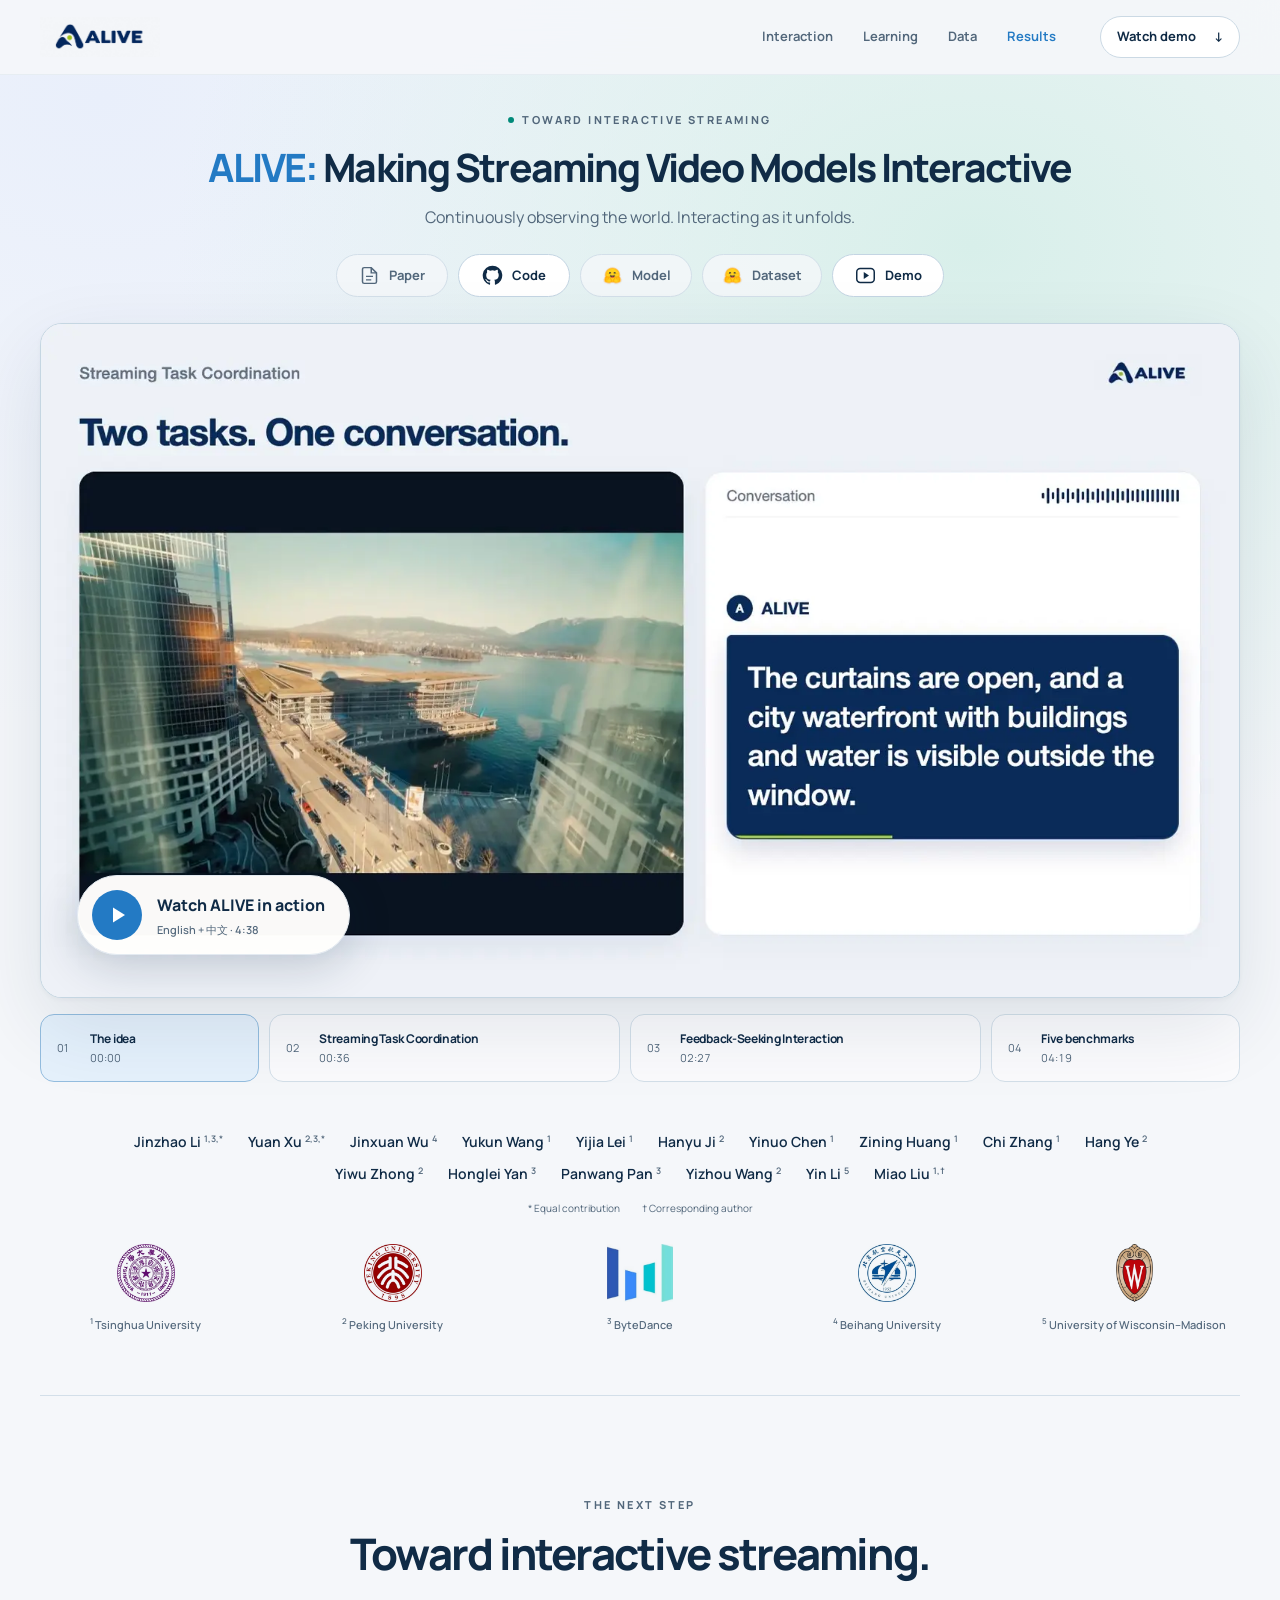
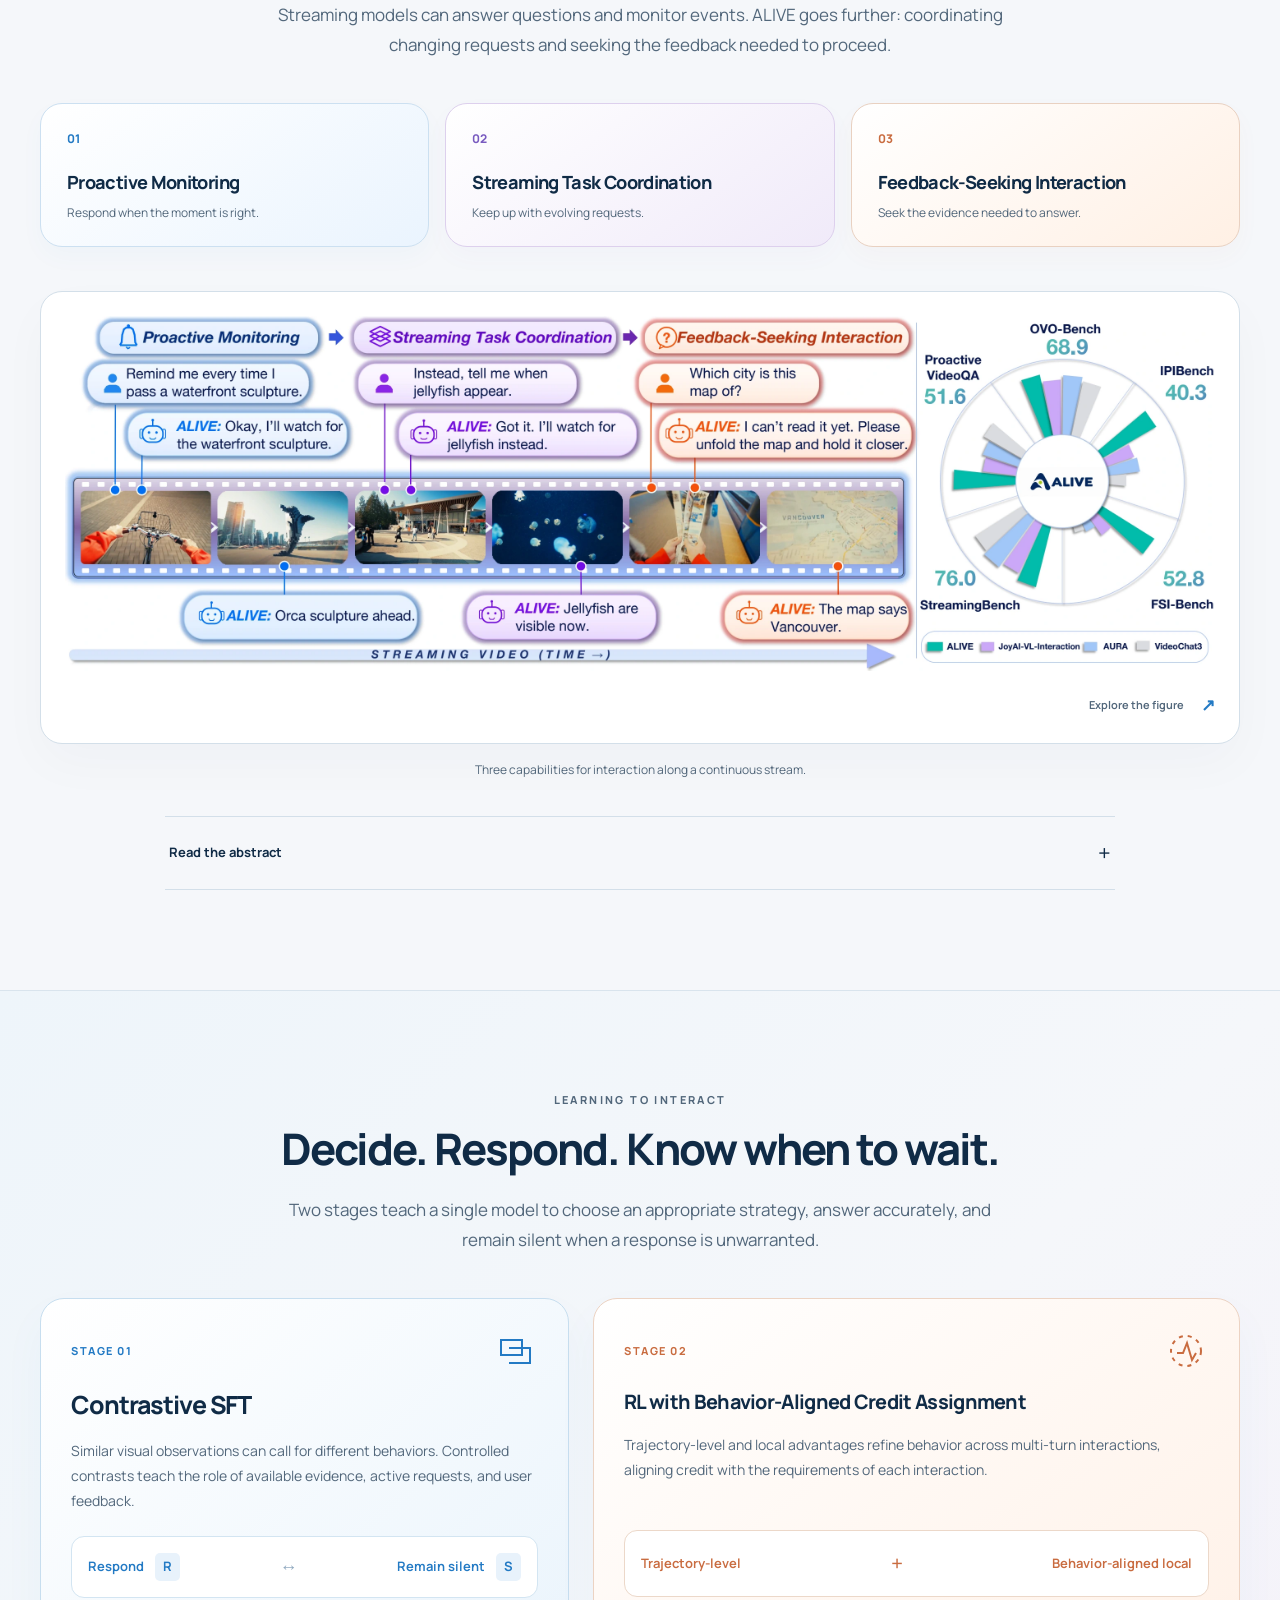
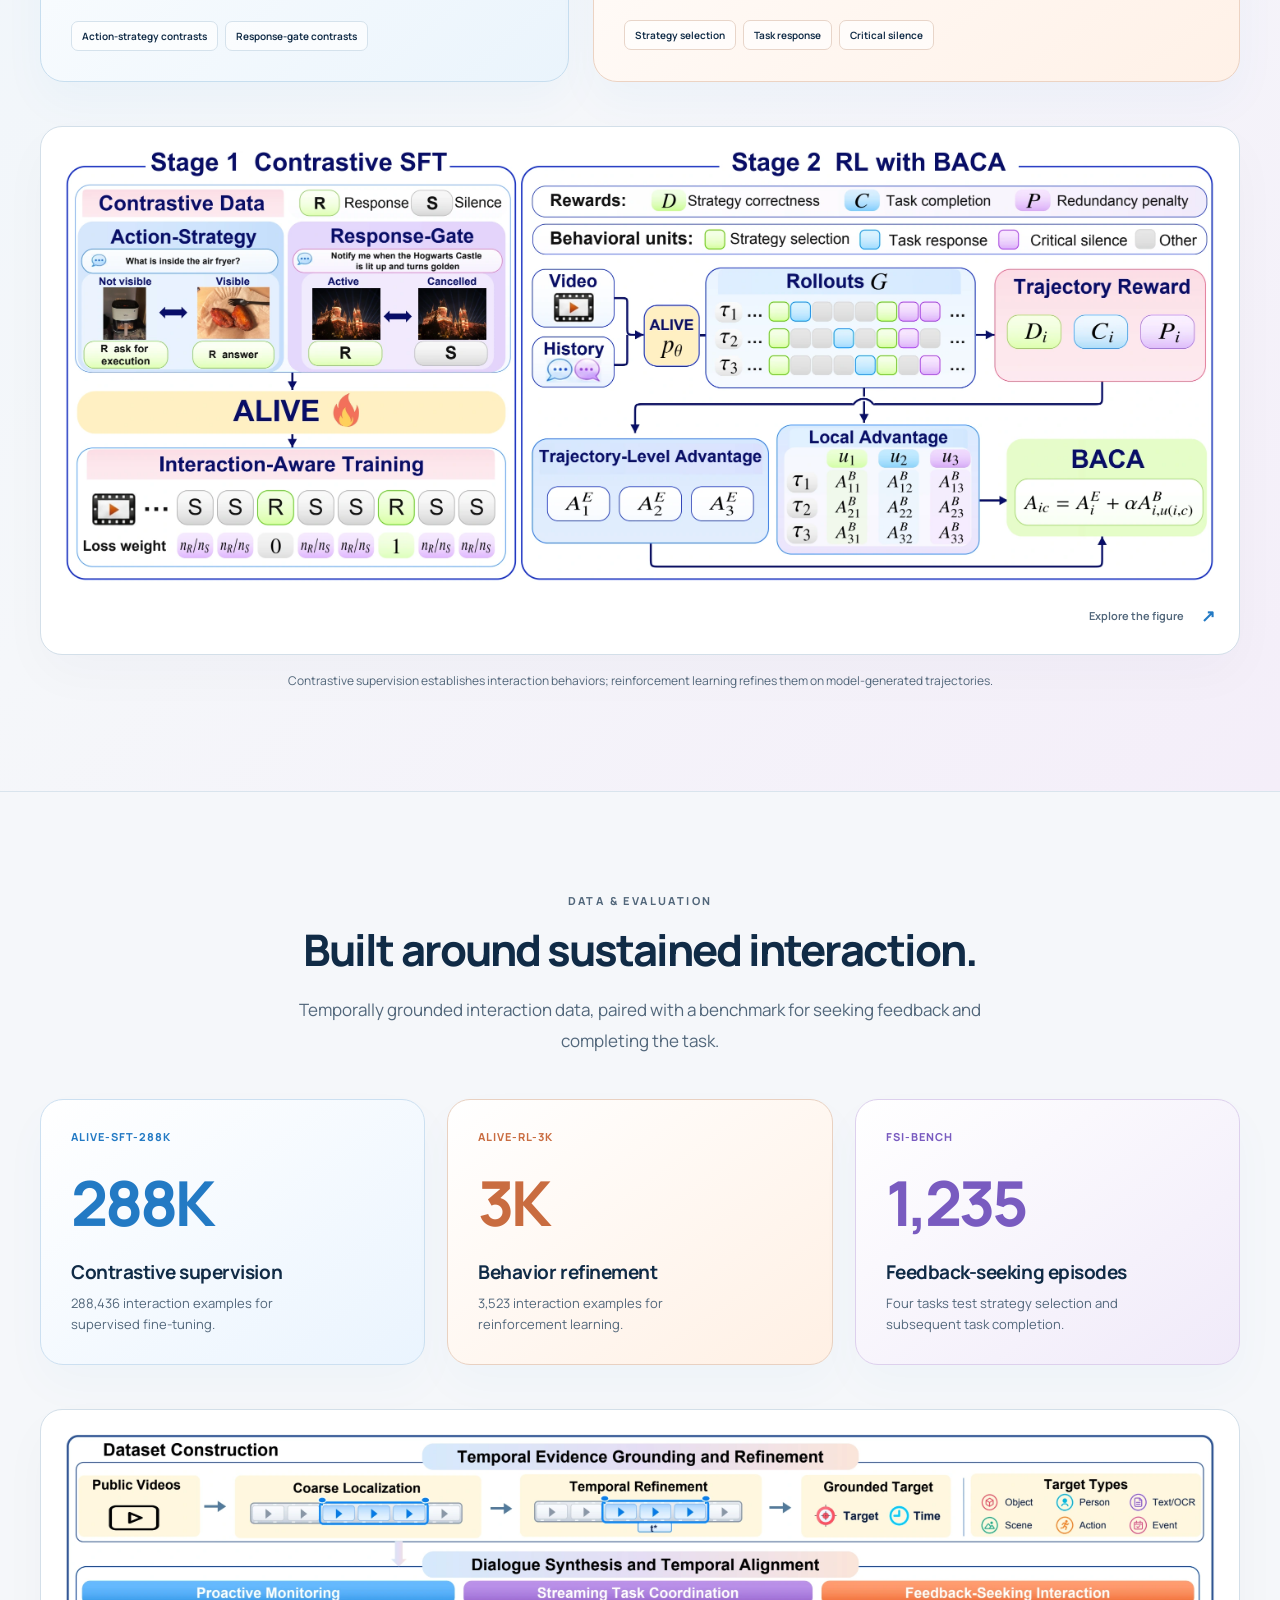
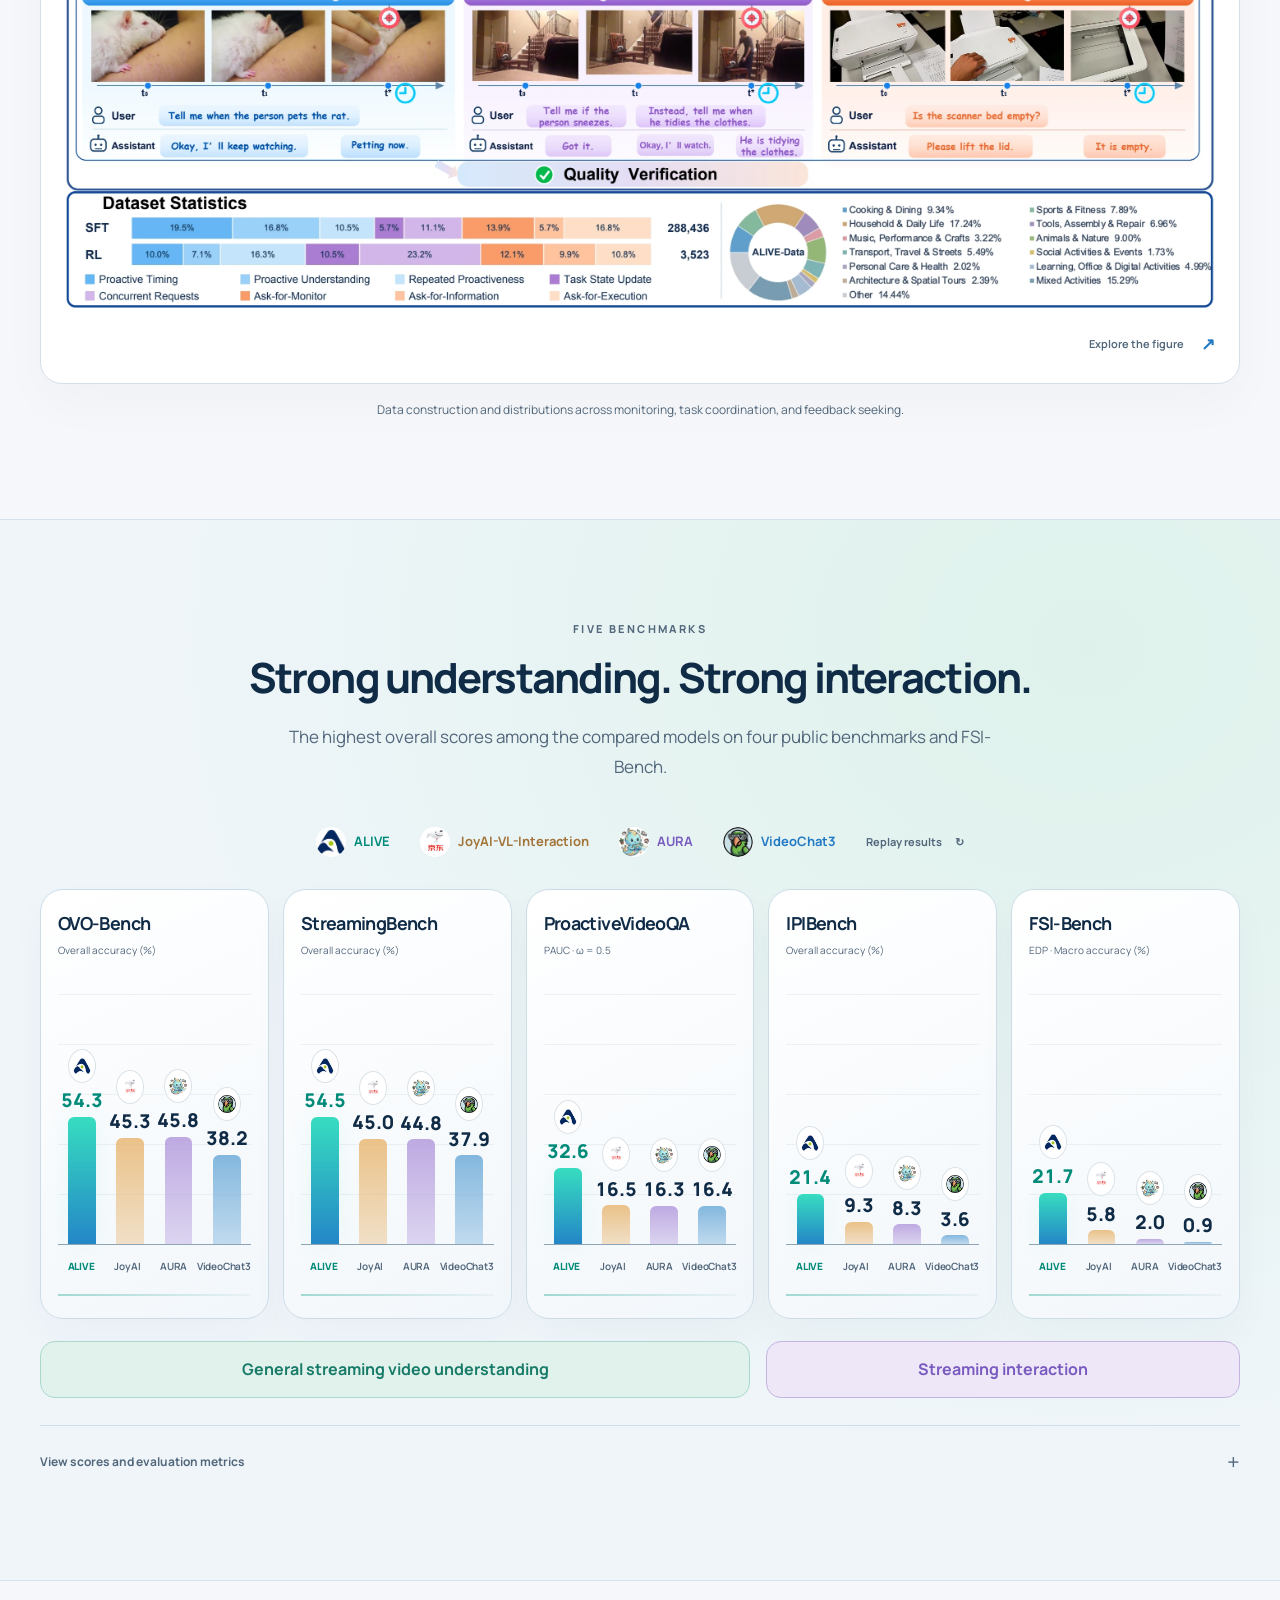
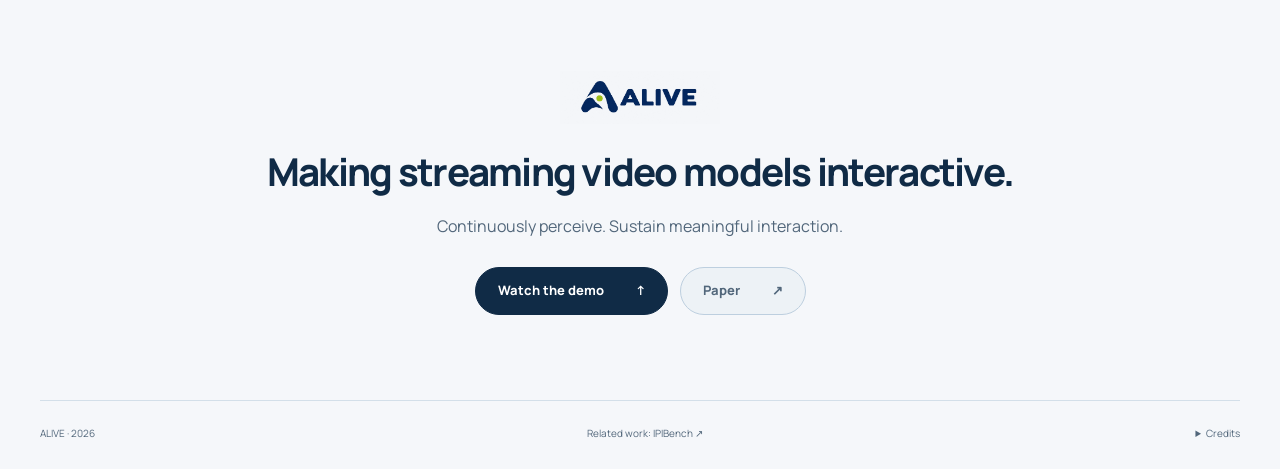
==== ALIVE/index.html @ 82849d88 "Add ALIVE project website with demo and animated benchmarks" ====
<!doctype html>
<html lang="en">
<head>
  <meta charset="utf-8"><meta name="viewport" content="width=device-width,initial-scale=1">
  <title>ALIVE: Making Streaming Video Models Interactive</title>
  <meta name="description" content="ALIVE brings proactive monitoring, streaming task coordination, and feedback-seeking interaction to streaming video models. Watch the demo and explore the research.">
  <meta name="theme-color" content="#F5F7FA">
  <meta property="og:title" content="ALIVE: Making Streaming Video Models Interactive">
  <meta property="og:description" content="Toward interactive streaming. Watch ALIVE coordinate evolving tasks and seek the feedback needed to answer.">
  <meta property="og:image" content="https://lijinzhao30.github.io/ALIVE/assets/demo-poster.webp">
  <meta property="og:url" content="https://lijinzhao30.github.io/ALIVE/">
  <link rel="canonical" href="https://lijinzhao30.github.io/ALIVE/">
  <link rel="icon" href="assets/models/alive.png"><link rel="preload" href="assets/fonts/Manrope.ttf" as="font" type="font/ttf" crossorigin>
  <link rel="stylesheet" href="style.css"><script src="script.js" defer></script>
</head>
<body>
<a class="skip" href="#main">Skip to content</a>
<header class="site-header"><nav class="container" aria-label="Main navigation">
  <a class="brand" href="#main" aria-label="ALIVE home"><img src="assets/logo.webp" width="136" height="51" alt="ALIVE"></a>
  <div class="nav-links"><a href="#capabilities">Interaction</a><a href="#learning">Learning</a><a href="#data">Data</a><a href="#results">Results</a></div>
  <a class="paper-link" href="#demo">Watch demo <span aria-hidden="true">↓</span></a>
</nav></header>
<main id="main">
  <section class="hero container" aria-labelledby="title">
    <div class="hero-heading"><p class="eyebrow"><span class="signal-dot"></span>TOWARD INTERACTIVE STREAMING</p>
    <h1 id="title"><span>ALIVE:</span> Making Streaming Video Models Interactive</h1>
    <p>Continuously observing the world. Interacting as it unfolds.</p>
    <div class="resource-links" aria-label="Project resources">
      <button class="resource-link" disabled aria-label="Paper — link coming soon" title="Paper link coming soon"><svg viewBox="0 0 24 24" width="21" height="21" fill="none" stroke="currentColor" stroke-width="1.7" aria-hidden="true"><path d="M14 3H6a2 2 0 0 0-2 2v14a2 2 0 0 0 2 2h12a2 2 0 0 0 2-2V9Z"/><path d="M14 3v6h6M8 13h8M8 17h6"/></svg>Paper</button>
      <a class="resource-link" href="https://github.com/lijinzhao30/ALIVE" target="_blank" rel="noopener"><svg viewBox="0 0 24 24" width="21" height="21" fill="currentColor" aria-hidden="true"><path d="M12 .8a11.2 11.2 0 0 0-3.54 21.82c.56.1.77-.24.77-.54v-2.09c-3.13.68-3.8-1.33-3.8-1.33-.51-1.3-1.25-1.65-1.25-1.65-1.02-.7.08-.68.08-.68 1.13.08 1.72 1.16 1.72 1.16 1 1.71 2.62 1.22 3.26.94.1-.73.4-1.22.71-1.5-2.5-.28-5.13-1.25-5.13-5.57 0-1.23.44-2.23 1.16-3.02-.12-.28-.5-1.43.11-2.98 0 0 .95-.3 3.08 1.15a10.7 10.7 0 0 1 5.61 0c2.13-1.45 3.08-1.15 3.08-1.15.61 1.55.23 2.7.11 2.98.72.79 1.16 1.79 1.16 3.02 0 4.33-2.63 5.28-5.15 5.56.4.35.76 1.03.76 2.08v3.08c0 .3.2.65.78.54A11.2 11.2 0 0 0 12 .8Z"/></svg>Code</a>
      <button class="resource-link" disabled aria-label="Model — link coming soon" title="Model link coming soon"><img src="assets/huggingface.png" width="23" height="23" alt="Hugging Face">Model</button>
      <button class="resource-link" disabled aria-label="Dataset — link coming soon" title="Dataset link coming soon"><img src="assets/huggingface.png" width="23" height="23" alt="Hugging Face">Dataset</button>
      <a class="resource-link" href="#demo"><svg viewBox="0 0 24 24" width="21" height="21" fill="none" stroke="currentColor" stroke-width="1.7" aria-hidden="true"><rect x="2" y="4" width="20" height="16" rx="4"/><path d="m10 8 6 4-6 4Z" fill="currentColor" stroke="none"/></svg>Demo</a>
    </div></div>
    <div class="film-shell" id="demo">
      <video id="demo-video" controls playsinline preload="none" poster="assets/demo-poster.webp" aria-label="ALIVE research and bilingual capability demonstration">
        <source src="assets/alive-demo.mp4" type="video/mp4">
        <track kind="chapters" src="assets/chapters.vtt" srclang="en" label="Chapters">
        Your browser does not support video. <a href="assets/alive-demo.mp4">Download the demo.</a>
      </video>
      <button class="film-play" id="film-play" aria-label="Play the ALIVE demo"><span class="play-circle"><svg width="24" height="24" viewBox="0 0 24 24" aria-hidden="true"><path d="M8 4.5 20 12 8 19.5Z" fill="currentColor"/></svg></span><span>Watch ALIVE in action<small>English + 中文 · 4:38</small></span></button>
    </div>
    <div class="chapters" aria-label="Demo chapters">
      <button data-seek="0" class="chapter active"><span>01</span><strong>The idea</strong><small>00:00</small></button>
      <button data-seek="36.4" class="chapter"><span>02</span><strong>Streaming Task Coordination</strong><small>00:36</small></button>
      <button data-seek="147.466667" class="chapter"><span>03</span><strong>Feedback-Seeking Interaction</strong><small>02:27</small></button>
      <button data-seek="259.533333" class="chapter"><span>04</span><strong>Five benchmarks</strong><small>04:19</small></button>
    </div>
    <p class="video-error" id="video-error" hidden>The video could not load. <a href="assets/alive-demo.mp4">Open the video directly ↗</a></p>
  </section>

  <section class="people container" aria-label="Authors and affiliations">
    <div class="authors">
      <span>Jinzhao Li<sup>1,3,*</sup></span><span>Yuan Xu<sup>2,3,*</sup></span><span>Jinxuan Wu<sup>4</sup></span><span>Yukun Wang<sup>1</sup></span><span>Yijia Lei<sup>1</sup></span><span>Hanyu Ji<sup>2</sup></span><span>Yinuo Chen<sup>1</sup></span><span>Zining Huang<sup>1</sup></span><span>Chi Zhang<sup>1</sup></span><span>Hang Ye<sup>2</sup></span><span>Yiwu Zhong<sup>2</sup></span><span>Honglei Yan<sup>3</sup></span><span>Panwang Pan<sup>3</sup></span><span>Yizhou Wang<sup>2</sup></span><span>Yin Li<sup>5</sup></span><span>Miao Liu<sup>1,†</sup></span>
    </div>
    <p class="author-notes">* Equal contribution <span>† Corresponding author</span></p>
    <div class="institutions">
      <div><img src="assets/institutions/1.webp" width="58" height="58" alt=""><span><sup>1</sup> Tsinghua University</span></div>
      <div><img src="assets/institutions/2.webp" width="58" height="58" alt=""><span><sup>2</sup> Peking University</span></div>
      <div><img src="assets/institutions/3.webp" width="58" height="58" alt=""><span><sup>3</sup> ByteDance</span></div>
      <div><img src="assets/institutions/4.webp" width="58" height="58" alt=""><span><sup>4</sup> Beihang University</span></div>
      <div><img src="assets/institutions/5.webp" width="58" height="58" alt=""><span><sup>5</sup> University of Wisconsin–Madison</span></div>
    </div>
  </section>

  <section id="capabilities" class="section container">
    <div class="section-heading reveal"><p class="eyebrow">THE NEXT STEP</p><h2>Toward interactive streaming.</h2><p>Streaming models can answer questions and monitor events. ALIVE goes further: coordinating changing requests and seeking the feedback needed to proceed.</p></div>
    <div class="capability-tabs" aria-label="ALIVE interaction capabilities">
      <article class="cap-tab" data-mode="monitor"><span class="tab-index">01</span><strong>Proactive Monitoring</strong><span>Respond when the moment is right.</span></article>
      <article class="cap-tab" data-mode="coordinate"><span class="tab-index">02</span><strong>Streaming Task Coordination</strong><span>Keep up with evolving requests.</span></article>
      <article class="cap-tab" data-mode="feedback"><span class="tab-index">03</span><strong>Feedback-Seeking Interaction</strong><span>Seek the evidence needed to answer.</span></article>
    </div>
    <figure class="paper-figure reveal"><button class="figure-open" data-figure="teaser" aria-label="Enlarge ALIVE overview figure"><img width="2800" height="864" src="assets/figures/teaser.webp" alt="ALIVE overview: proactive monitoring, streaming task coordination, feedback-seeking interaction, and benchmark results" loading="lazy"><span>Explore the figure <b aria-hidden="true">↗</b></span></button><figcaption>Three capabilities for interaction along a continuous stream.</figcaption></figure>
    <details class="abstract"><summary>Read the abstract <span aria-hidden="true">+</span></summary><p>Streaming video LLMs can continuously observe the world, yet often handle user requests in isolation. We introduce <strong>ALIVE</strong>, an interactive streaming video model supporting proactive monitoring, streaming task coordination, and feedback-seeking interaction. We construct <strong>ALIVE-SFT-288K</strong> and <strong>ALIVE-RL-3K</strong> for two-stage training. Contrastive supervised fine-tuning teaches when and how to respond, while reinforcement learning with <em>Behavior-Aligned Credit Assignment</em> combines trajectory-level and local advantages to refine decisions, responses, and silence across multi-turn interactions. We also introduce <strong>FSI-Bench</strong> to evaluate feedback seeking and subsequent task completion. ALIVE achieves the highest overall scores among the compared models on four public benchmarks and FSI-Bench, demonstrating strong streaming understanding and interactive capabilities.</p></details>
  </section>

  <section id="learning" class="section section-tint"><div class="container">
    <div class="section-heading reveal"><p class="eyebrow">LEARNING TO INTERACT</p><h2>Decide. Respond. Know when to wait.</h2><p>Two stages teach a single model to choose an appropriate strategy, answer accurately, and remain silent when a response is unwarranted.</p></div>
    <div class="learning-grid">
      <article class="learning-stage stage-sft reveal"><div class="stage-label"><span>STAGE 01</span><svg width="45" height="45" viewBox="0 0 45 45" aria-hidden="true"><path d="M8 11h21v15H8zm8 8h21v15H16" fill="none" stroke="currentColor" stroke-width="2"/></svg></div><h3>Contrastive SFT</h3><p>Similar visual observations can call for different behaviors. Controlled contrasts teach the role of available evidence, active requests, and user feedback.</p><div class="contrast-row"><span>Respond <b>R</b></span><span class="contrast-vs">↔</span><span>Remain silent <b>S</b></span></div><div class="stage-tags"><span>Action-strategy contrasts</span><span>Response-gate contrasts</span></div></article>
      <article class="learning-stage stage-rl reveal"><div class="stage-label"><span>STAGE 02</span><svg width="45" height="45" viewBox="0 0 45 45" aria-hidden="true"><circle cx="22" cy="22" r="15" fill="none" stroke="currentColor" stroke-width="2" stroke-dasharray="4 5"/><path d="M13 24h6l4-10 5 17 4-7" fill="none" stroke="currentColor" stroke-width="2"/></svg></div><h3>RL with <span>Behavior-Aligned Credit Assignment</span></h3><p>Trajectory-level and local advantages refine behavior across multi-turn interactions, aligning credit with the requirements of each interaction.</p><div class="credit-flow"><span>Trajectory-level</span><b>+</b><span>Behavior-aligned local</span></div><div class="stage-tags"><span>Strategy selection</span><span>Task response</span><span>Critical silence</span></div></article>
    </div>
    <figure class="paper-figure reveal"><button class="figure-open" data-figure="method" aria-label="Enlarge ALIVE training method figure"><img width="2800" height="1049" src="assets/figures/method.webp" alt="Contrastive SFT and reinforcement learning with Behavior-Aligned Credit Assignment" loading="lazy"><span>Explore the figure <b aria-hidden="true">↗</b></span></button><figcaption>Contrastive supervision establishes interaction behaviors; reinforcement learning refines them on model-generated trajectories.</figcaption></figure>
  </div></section>

  <section id="data" class="section container">
    <div class="section-heading reveal"><p class="eyebrow">DATA & EVALUATION</p><h2>Built around sustained interaction.</h2><p>Temporally grounded interaction data, paired with a benchmark for seeking feedback and completing the task.</p></div>
    <div class="resource-grid">
      <article class="resource-card blue reveal"><span class="resource-name">ALIVE-SFT-288K</span><strong>288K</strong><h3>Contrastive supervision</h3><p>288,436 interaction examples for supervised fine-tuning.</p></article>
      <article class="resource-card orange reveal"><span class="resource-name">ALIVE-RL-3K</span><strong>3K</strong><h3>Behavior refinement</h3><p>3,523 interaction examples for reinforcement learning.</p></article>
      <article class="resource-card purple reveal"><span class="resource-name">FSI-BENCH</span><strong>1,235</strong><h3>Feedback-seeking episodes</h3><p>Four tasks test strategy selection and subsequent task completion.</p></article>
    </div>
    <figure class="paper-figure reveal"><button class="figure-open" data-figure="dataset" aria-label="Enlarge ALIVE dataset construction and statistics figure"><img width="2800" height="1159" src="assets/figures/dataset.webp" alt="ALIVE dataset construction, task distributions, and diverse video sources" loading="lazy"><span>Explore the figure <b aria-hidden="true">↗</b></span></button><figcaption>Data construction and distributions across monitoring, task coordination, and feedback seeking.</figcaption></figure>
  </section>

  <section id="results" class="section results-section"><div class="container wide">
    <div class="section-heading reveal"><p class="eyebrow">FIVE BENCHMARKS</p><h2>Strong understanding. Strong interaction.</h2><p>The highest overall scores among the compared models on four public benchmarks and FSI-Bench.</p></div>
    <div class="results-tools"><div class="model-legend" aria-label="Models in the comparison"><span><img src="assets/models/alive.png" width="30" height="30" alt="">ALIVE</span><span><img src="assets/models/joy.png" width="30" height="30" alt="">JoyAI-VL-Interaction</span><span><img src="assets/models/aura.png" width="30" height="30" alt="">AURA</span><span><img src="assets/models/videochat.png" width="30" height="30" alt="">VideoChat3</span></div><button class="text-button" id="replay-results">Replay results <span aria-hidden="true">↻</span></button></div>
    <div class="benchmark-grid" id="benchmark-grid"></div>
    <noscript><p>ALIVE overall scores: OVO-Bench 68.9; StreamingBench 76.0; ProactiveVideoQA 51.6; IPIBench 40.3; FSI-Bench EDP 52.8. See the paper for full comparisons.</p></noscript>
    <div class="result-domains"><span>General streaming video understanding</span><span>Streaming interaction</span></div>
    <details class="score-details"><summary>View scores and evaluation metrics <span aria-hidden="true">+</span></summary><div class="table-scroll"><table><caption>Overall scores reported in the ALIVE paper. Higher is better.</caption><thead><tr><th scope="col">Model</th><th scope="col">OVO-Bench</th><th scope="col">StreamingBench</th><th scope="col">ProactiveVideoQA</th><th scope="col">IPIBench</th><th scope="col">FSI-Bench</th></tr></thead><tbody><tr><th scope="row">ALIVE</th><td>68.9</td><td>76.0</td><td>51.6</td><td>40.3</td><td>52.8</td></tr><tr><th scope="row">JoyAI-VL-Interaction</th><td>60.6</td><td>67.4</td><td>28.8</td><td>20.2</td><td>17.4</td></tr><tr><th scope="row">AURA</th><td>65.3</td><td>73.1</td><td>32.0</td><td>21.6</td><td>8.3</td></tr><tr><th scope="row">VideoChat3</th><td>58.8</td><td>68.7</td><td>37.6</td><td>12.0</td><td>5.9</td></tr></tbody></table></div><p>OVO-Bench, StreamingBench and IPIBench: overall accuracy (%). ProactiveVideoQA: PAUC at ω = 0.5. FSI-Bench: four-task macro accuracy (%) under the Explicit Decision Protocol (EDP). Bars share a zero baseline and a 0–80 scale. These are the paper's reported comparisons, not a live leaderboard.</p></details>
  </div></section>

  <section class="closing container"><img src="assets/logo.webp" width="190" height="72" alt="ALIVE"><h2>Making streaming video models interactive.</h2><p>Continuously perceive. Sustain meaningful interaction.</p><div class="closing-links"><a class="button primary" href="#demo">Watch the demo <span aria-hidden="true">↑</span></a><button class="button" disabled title="Paper link coming soon">Paper <span aria-hidden="true">↗</span></button></div></section>
</main>
<footer class="container"><span>ALIVE · 2026</span><a href="https://lijinzhao30.github.io/IPIBench/">Related work: IPIBench ↗</a><details><summary>Credits</summary><p>Demo music: “Life of Riley” by Kevin MacLeod (<a href="https://incompetech.com/">incompetech.com</a>), <a href="https://creativecommons.org/licenses/by/4.0/">CC BY 4.0</a>. Model icons belong to their respective projects. Manrope is licensed under the SIL Open Font License.</p></details></footer>
<dialog id="figure-dialog" aria-labelledby="figure-title"><div class="dialog-head"><h2 id="figure-title">ALIVE overview</h2><a id="figure-pdf" href="assets/figures/teaser.pdf" target="_blank" rel="noopener">Open PDF ↗</a><button id="close-figure" aria-label="Close figure">×</button></div><div class="figure-scroll"><img id="full-figure" src="assets/figures/teaser.webp" alt="ALIVE overview"></div><p>Scroll to inspect the figure. Press Esc to close.</p></dialog>
</body>
</html>
---- ALIVE/style.css ----
@font-face{font-family:Manrope;src:url('assets/fonts/Manrope.ttf') format('truetype');font-weight:200 800;font-style:normal;font-display:swap}
:root{--ink:#102b46;--muted:#52677b;--blue:#237ac4;--purple:#795bc0;--orange:#c96c40;--green:#008a79;--lime:#b4d532;--paper:#f5f7fa;--line:#d3dfe9;--radius:24px}
*{box-sizing:border-box}html{scroll-behavior:smooth;scroll-padding-top:96px}body{margin:0;background:var(--paper);color:var(--ink);font-family:Manrope,-apple-system,BlinkMacSystemFont,'Segoe UI',sans-serif;line-height:1.65;-webkit-font-smoothing:antialiased}body:has(dialog[open]){overflow:hidden}[hidden]{display:none!important}a{color:inherit;text-decoration:none}button{font:inherit;cursor:pointer}button,a,summary{-webkit-tap-highlight-color:transparent}button:focus-visible,a:focus-visible,summary:focus-visible,video:focus-visible{outline:3px solid var(--blue);outline-offset:5px}img,video{max-width:100%;display:block}img{height:auto}button{color:inherit}h1,h2,h3,p{margin-top:0}h1,h2,h3{line-height:1.16;letter-spacing:-.045em}h1,h2{font-weight:750}button{border:0}.container{width:calc(100% - 80px);max-width:1280px;margin-inline:auto}.container.wide{max-width:1380px}.skip{position:fixed;top:-80px;left:20px;z-index:1000;padding:12px 20px;background:#fff}.skip:focus{top:12px}.site-header{position:sticky;top:0;z-index:30;background:#f5f7faeb;border-bottom:1px solid #d3dfe970;backdrop-filter:blur(18px)}nav{height:74px;display:flex;align-items:center;gap:44px}.brand{margin-right:auto;width:120px}.brand img{width:120px;mix-blend-mode:multiply}.nav-links{display:flex;gap:30px;font-size:13px;font-weight:650;color:var(--muted)}.nav-links a:hover,.nav-links a.active{color:var(--blue)}.paper-link{font-size:13px;font-weight:700;display:flex;align-items:center;gap:18px;border:1px solid #cbd9e4;background:#fff;padding:9px 16px;border-radius:30px;transition:background .2s,transform .2s}.paper-link:hover{background:#e7f2fb;transform:translateY(-2px)}
.hero{padding-top:36px;position:relative}.hero:before{content:'';position:absolute;z-index:-1;inset:-75px calc(50% - 50vw) 10%;background:radial-gradient(ellipse at 76% 25%,#d8efea 0,transparent 58%),radial-gradient(ellipse at 8% 10%,#e9effb,transparent 50%);pointer-events:none}.hero-heading{text-align:center;margin-bottom:26px}.eyebrow{font-size:11px;letter-spacing:2.4px;font-weight:750;color:var(--muted);margin-bottom:15px;display:flex;justify-content:center;align-items:center;gap:8px}.signal-dot{width:6px;height:6px;background:var(--green);border-radius:50%}.hero h1{font-size:clamp(25px,3.05vw,44px);margin:0 0 13px;letter-spacing:-.048em;line-height:1.2;white-space:nowrap}.hero h1>span{color:var(--blue)}.hero-heading>p:not(.eyebrow){font-size:16px;color:var(--muted);margin-bottom:0}.film-shell{position:relative;isolation:isolate;border-radius:22px;overflow:hidden;box-shadow:0 28px 80px #102b461c,0 2px 5px #102b460a;border:1px solid #c5d6e2;background:#edf2f7;aspect-ratio:16/9;scroll-margin-top:90px}.film-shell video{width:100%;height:100%;background:#edf2f7}.film-play{position:absolute;inset:auto auto 42px 36px;display:flex;align-items:center;gap:15px;padding:14px 24px 14px 14px;background:#fffefcfa;box-shadow:0 12px 45px #102b4630;border:1px solid #e3eaf1;border-radius:70px;text-align:left;color:var(--ink);font-size:16px;font-weight:750;transition:transform .2s,box-shadow .2s;z-index:2}.film-play:hover{transform:translateY(-4px);box-shadow:0 18px 45px #102b4640}.film-play small{display:block;font-size:11px;font-weight:550;color:var(--muted);margin-top:2px}.play-circle{display:grid;place-items:center;width:50px;height:50px;border-radius:50%;background:var(--blue);color:#fff}.chapters{display:grid;grid-template-columns:.75fr 1.2fr 1.2fr .85fr;gap:10px;margin-top:16px}.chapter{display:grid;grid-template-columns:24px 1fr;column-gap:9px;align-items:center;text-align:left;background:#fff9;border:1px solid #d3dfe9;border-radius:14px;padding:14px 16px;transition:background .2s,transform .2s,border-color .2s}.chapter>span{grid-row:1/3;font-size:11px;color:var(--muted)}.chapter strong{font-size:12px;white-space:nowrap;font-weight:700;letter-spacing:-.025em}.chapter small{font-size:11px;color:var(--muted);font-variant-numeric:tabular-nums}.chapter.active{background:#e5f1fc;border-color:#94bddf}.chapter:nth-child(3).active{background:#efe9f9;border-color:#c2afe0}.chapter:hover{transform:translateY(-2px);background:#fff}.video-error{margin-top:14px;color:#9c4836}.video-error a{text-decoration:underline}
.people{padding:48px 0 62px;border-bottom:1px solid var(--line)}.authors{max-width:1080px;margin:auto;display:flex;flex-wrap:wrap;justify-content:center;column-gap:25px;row-gap:9px;font-size:14px;font-weight:600}.authors span{white-space:nowrap}.authors sup{font-size:9px;color:var(--muted);margin-left:3px}.author-notes{text-align:center;font-size:10px;color:var(--muted);margin:14px 0 28px}.author-notes span{margin-left:20px}.institutions{display:flex;justify-content:center;gap:36px}.institutions>div{flex:1;max-width:220px;text-align:center;display:flex;flex-direction:column;align-items:center;gap:13px}.institutions img{height:58px;width:70px;object-fit:contain;mix-blend-mode:multiply}.institutions span{font-size:11px;font-weight:550;line-height:1.5;color:var(--muted)}.institutions sup{font-size:8px}
.section{padding-top:100px;padding-bottom:100px;scroll-margin-top:68px}.section-heading{max-width:940px;margin:0 auto 42px;text-align:center}.section-heading h2{font-size:clamp(32px,3.4vw,49px);margin:0 0 20px}.section-heading>p:last-child{font-size:17px;max-width:730px;margin:0 auto;color:var(--muted);line-height:1.8}.section-tint{background:linear-gradient(135deg,#eef5fa 0%,#f5f7fa 48%,#f4eef9 100%);border-block:1px solid #d9e4ed}.capability-tabs{display:grid;grid-template-columns:repeat(3,1fr);gap:16px}.cap-tab{cursor:default;position:relative;text-align:left;padding:25px 26px 23px;border-radius:22px;background:#fff;border:1px solid var(--line);box-shadow:0 10px 25px #102b4605;transition:transform .25s,border-color .25s,background .25s}.cap-tab .tab-index{display:block;font-size:12px;font-weight:750;margin-bottom:22px;color:var(--blue)}.cap-tab strong{display:block;white-space:nowrap;font-size:clamp(16px,1.42vw,20px);font-weight:750;letter-spacing:-.035em;line-height:1.3}.cap-tab>span:last-child{display:block;font-size:12px;color:var(--muted);margin-top:9px}.cap-tab[data-mode=monitor]{background:linear-gradient(145deg,#fff,#eaf4fe);border-color:#cce0f1;box-shadow:0 10px 25px #237ac408}.cap-tab[data-mode=monitor] .tab-index{color:var(--blue)}.cap-tab[data-mode=coordinate]{background:linear-gradient(145deg,#fff,#f0eaf9);border-color:#ddd0ed;box-shadow:0 10px 25px #795bc008}.cap-tab[data-mode=coordinate] .tab-index{color:var(--purple)}.cap-tab[data-mode=feedback]{background:linear-gradient(145deg,#fff,#fff0e4);border-color:#e9d1c1;box-shadow:0 10px 25px #c96c4008}.cap-tab[data-mode=feedback] .tab-index{color:var(--orange)}
.interaction-panel{display:grid;grid-template-columns:1.1fr 1fr;gap:28px;padding:28px;border:1px solid #ccdce9;border-radius:26px;background:linear-gradient(130deg,#fff,#edf5fc);margin-top:20px;min-height:464px;box-shadow:0 22px 60px #102b4609}.interaction-panel[data-mode=feedback]{background:linear-gradient(130deg,#fff,#f3eef9);border-color:#d9cde9}.interaction-visual{display:flex;flex-direction:column;min-width:0}.visual-head{display:flex;justify-content:space-between;align-items:center;font-size:12px;font-weight:650;margin-bottom:14px;min-height:31px;gap:10px;color:var(--muted)}.status-badge{color:var(--purple);border:1px solid #d7cbe8;background:#eee8f7;border-radius:8px;padding:3px 10px;white-space:nowrap;min-width:82px;text-align:center;font-size:11px;font-weight:750}.status-badge.complete{color:var(--green);border-color:#b1d7cb;background:#e3f2ec}.visual-mode{aspect-ratio:16/9;overflow:hidden;border-radius:16px;background:#e7edf4;position:relative}.visual-mode video{width:100%;height:100%;object-fit:cover}.visual-foot{display:flex;align-items:center;justify-content:space-between;gap:14px;padding-top:17px;margin-top:auto;font-size:11px;color:var(--muted)}.text-button{display:inline-flex;align-items:center;justify-content:center;gap:13px;padding:8px 0;color:var(--blue);background:transparent;font-weight:700;font-size:12px;white-space:nowrap}.text-button:hover{text-decoration:underline;text-underline-offset:5px}.text-button.purple{color:var(--purple)}.conversation-panel{background:#ffffffed;border:1px solid #dbe6ef;border-radius:18px;padding:23px 25px 18px;display:flex;flex-direction:column;min-width:0}.conversation-head{display:flex;align-items:center;justify-content:space-between;font-size:11px;color:var(--muted);margin-bottom:19px}.audio-bars{display:flex;align-items:center;gap:3px;height:20px;color:#8eb6d4}.audio-bars i{display:block;width:2px;height:5px;background:currentColor;border-radius:2px}.audio-bars i:nth-child(2n){height:11px}.audio-bars i:nth-child(3n){height:16px}.audio-bars.speaking i{animation:wave .6s ease-in-out alternate infinite;animation-delay:calc(var(--i,0)*-.07s)}@keyframes wave{to{transform:scaleY(.35)}}.conversation{display:flex;flex-direction:column;gap:12px;min-height:272px}.bubble{padding:14px 18px;border-radius:17px 17px 17px 4px;background:var(--blue);color:white;font-size:16px;font-weight:600;line-height:1.45;max-width:94%;animation:bubble-in .45s cubic-bezier(.2,.7,.25,1) both}.bubble b{display:block;font-size:9px;letter-spacing:1px;margin-bottom:6px;opacity:.78}.bubble.user{margin-left:auto;border-radius:17px 17px 4px 17px;background:#e7f2fc;color:var(--ink);border:1px solid #d3e4f1}.bubble.event{background:transparent;color:var(--muted);padding:2px 5px;font-size:11px;text-align:center;max-width:100%;font-weight:550}.interaction-panel[data-mode=feedback] .bubble.assistant{background:var(--purple)}.interaction-panel[data-mode=feedback] .bubble.user{background:#efe9f9;border-color:#e1d7f0}.interaction-description{font-size:11px;color:var(--muted);line-height:1.6;margin:18px 0 0;padding-top:14px;border-top:1px solid #e7edf3;margin-top:auto}.demo-links{display:flex;justify-content:center;gap:40px;margin-top:18px}.stream-graphic{display:flex;align-items:center;justify-content:center;gap:12px;position:relative;padding:25px 24px 18px;height:70%}.stream-line{position:absolute;left:0;right:0;top:52%;height:2px;background:#b8d5e9}.stream-frame{position:relative;display:flex;flex-direction:column;align-items:center;justify-content:center;background:#fff;border:1px solid #bcd6e8;border-radius:15px;z-index:1;padding:16px 8px;font-size:10px;gap:15px;color:var(--blue);width:31%;box-shadow:0 9px 20px #237ac410}.stream-frame svg{width:90%;height:52px;fill:none;stroke:currentColor;stroke-width:2.5;stroke-linecap:round;stroke-linejoin:round}.stream-frame:nth-of-type(4){color:var(--orange)}.task-states{display:flex;gap:12px;padding:0 24px 20px}.task-states>div{padding:10px 13px;background:#dcecf9;border-radius:12px;flex:1;display:flex;justify-content:space-between;align-items:center;gap:8px;font-size:13px;font-weight:650}.task-states b{font-size:10px;color:var(--blue)}.task-states .cancelled{background:#e3e8ee;color:#6d7a88}.task-states .cancelled>span{text-decoration:line-through}.task-states .cancelled b{color:#6d7a88}.map-view,.map-view img{height:100%;width:100%;object-fit:cover}.map-view img{filter:brightness(.83)}.action-note{position:absolute;bottom:16px;left:16px;right:16px;padding:12px 15px;border-radius:12px;background:#fffefbf0;color:var(--purple);font-size:12px;font-weight:650;opacity:0;transform:translateY(8px);transition:opacity .4s,transform .4s}.action-note.visible{opacity:1;transform:none}@keyframes bubble-in{from{opacity:0;transform:translateY(14px)}to{opacity:1;transform:translateY(0)}}
.paper-figure{margin:44px 0 0}.figure-open{position:relative;display:block;width:100%;padding:24px;background:#fff;border:1px solid var(--line);border-radius:22px;box-shadow:0 20px 50px #102b4607;cursor:zoom-in;transition:box-shadow .25s}.figure-open:hover{box-shadow:0 25px 65px #102b4614}.figure-open>img{width:100%;height:auto}.figure-open>span{display:flex;align-items:center;gap:17px;width:max-content;margin:20px 0 0 auto;font-size:11px;font-weight:650;color:var(--muted)}.figure-open b{font-size:17px;color:var(--blue)}figcaption{font-size:12px;color:var(--muted);text-align:center;margin:16px auto 0;max-width:900px}.abstract{margin:36px auto 0;max-width:950px;border-block:1px solid var(--line);padding:18px 4px}.abstract summary,.score-details summary{list-style:none;cursor:pointer;display:flex;align-items:center;justify-content:space-between;font-size:13px;font-weight:700}.abstract summary::-webkit-details-marker,.score-details summary::-webkit-details-marker{display:none}.abstract summary>span,.score-details summary>span{font-size:22px;font-weight:400;transition:transform .2s}details[open]>summary>span{transform:rotate(45deg)}.abstract p{font-size:15px;line-height:1.9;margin:18px 0 7px;color:var(--muted)}
.learning-grid{display:grid;grid-template-columns:.9fr 1.1fr;gap:24px}.learning-stage{padding:30px;border-radius:24px;border:1px solid #c7deef;background:linear-gradient(140deg,#fff,#eaf4fc);box-shadow:0 20px 45px #237ac40a}.stage-label{color:var(--blue);display:flex;justify-content:space-between;align-items:center;font-size:11px;font-weight:750;letter-spacing:1.5px}.learning-stage h3{font-size:25px;margin:16px 0 19px;font-weight:750;white-space:nowrap}.learning-stage p{font-size:14px;color:var(--muted);line-height:1.8;margin-bottom:22px;min-height:76px}.stage-rl{background:linear-gradient(145deg,#fff,#fff1e7);border-color:#ecd3c3}.stage-rl .stage-label{color:var(--orange)}.stage-rl h3{font-size:clamp(16px,1.55vw,22px);letter-spacing:-.035em}.contrast-row,.credit-flow{display:flex;align-items:center;justify-content:space-between;gap:12px;padding:15px 16px;background:#fff;border:1px solid #d3e5f2;border-radius:13px;color:var(--blue);font-size:13px;font-weight:650}.contrast-row b{display:inline-block;margin-left:8px;padding:3px 8px;background:#e8f2fb;border-radius:5px}.contrast-vs{font-size:18px;color:#93abc1}.credit-flow{color:var(--orange);border-color:#ecd8c9}.credit-flow>b{font-size:21px;font-weight:450}.stage-tags{display:flex;gap:7px;margin-top:23px;flex-wrap:wrap}.stage-tags>span{font-size:10px;font-weight:650;background:#ffffffaa;border:1px solid #d5e2ec;border-radius:7px;padding:6px 10px}.stage-rl .stage-tags>span{border-color:#e8d5c9}
.resource-grid{display:grid;grid-template-columns:repeat(3,1fr);gap:22px}.resource-card{padding:28px 30px 29px;border:1px solid #cce0f1;border-radius:23px;background:linear-gradient(145deg,#fff,#eaf4fe);box-shadow:0 20px 45px #237ac408}.resource-name{display:block;font-size:11px;letter-spacing:1px;font-weight:750;color:var(--blue)}.resource-card>strong{font-size:62px;line-height:1.4;display:block;color:var(--blue);letter-spacing:-3px;font-weight:750;margin:14px 0}.resource-card h3{font-size:19px;font-weight:700;letter-spacing:-.025em;margin-bottom:10px;white-space:nowrap}.resource-card p{font-size:13px;color:var(--muted);margin:0;max-width:270px}.resource-card.orange{background:linear-gradient(145deg,#fff,#fff0e4);border-color:#e9d1c1}.resource-card.orange .resource-name,.resource-card.orange>strong{color:var(--orange)}.resource-card.purple{background:linear-gradient(145deg,#fff,#f0eaf9);border-color:#ddd0ed}.resource-card.purple .resource-name,.resource-card.purple>strong{color:var(--purple)}.fsi-tasks{display:flex;gap:12px;justify-content:center;flex-wrap:wrap;margin:24px 0 0}.fsi-tasks span{padding:8px 18px;border:1px solid #ded5ec;background:#f0ebf8;color:var(--purple);border-radius:30px;font-size:12px;font-weight:650}
.results-section{background:radial-gradient(ellipse at 85% 12%,#def2eb 0,transparent 65%),#f0f5fa;border-block:1px solid #d6e2eb}.results-section .section-heading{max-width:1200px}.results-section .section-heading h2{font-size:clamp(28px,3.25vw,46px);white-space:nowrap}.results-tools{display:flex;align-items:center;justify-content:center;position:relative;gap:30px;margin-bottom:30px}.model-legend{display:flex;flex-wrap:wrap;gap:30px;justify-content:center}.model-legend>span{display:flex;align-items:center;gap:8px;font-size:13px;font-weight:700;white-space:nowrap}.model-legend img{width:30px;height:30px;object-fit:contain;border-radius:50%;background:#fff}.model-legend>span:first-child{color:var(--green)}.model-legend>span:nth-child(2){color:#a27439}.model-legend>span:nth-child(3){color:var(--purple)}.model-legend>span:nth-child(4){color:var(--blue)}#replay-results{font-size:11px;color:var(--muted)}.benchmark-grid{display:grid;grid-template-columns:repeat(5,minmax(0,1fr));gap:14px}.benchmark-card{background:linear-gradient(155deg,#fff,#f2f7fb);border:1px solid #cddde8;border-radius:23px;box-shadow:0 18px 40px #163b5908;padding:23px 17px 22px;min-width:0}.benchmark-card h3{font-size:clamp(16px,1.4vw,20px);letter-spacing:-.035em;white-space:nowrap;margin:0 0 9px}.metric{font-size:10px;line-height:1.5;color:var(--muted);min-height:30px;margin:0}.plot{position:relative;height:253px;margin-top:19px;display:flex;align-items:flex-end;border-bottom:1.5px solid #8da5b6;background:repeating-linear-gradient(to top,transparent 0,transparent 49px,#a8bec52e 49px,#a8bec52e 50px)}.bar-slot{width:25%;height:100%;position:relative;display:flex;align-items:flex-end;justify-content:center}.bar-stack{position:relative;width:58%;height:var(--h);background:var(--bar);border-radius:6px 6px 0 0;min-height:0;will-change:height}.bar-stack.alive{background:linear-gradient(0deg,#2486c7,#37ddc0);box-shadow:0 0 24px #37ddc014}.bar-score{position:absolute;bottom:calc(100% + 5px);left:50%;transform:translateX(-50%);font-variant-numeric:tabular-nums;font-size:19px;line-height:1.2;font-weight:800;white-space:nowrap}.bar-stack.alive .bar-score{color:var(--green)}.bar-logo{position:absolute;bottom:calc(100% + 34px);left:50%;transform:translateX(-50%);width:34px;height:34px;background:#fff;border:1px solid #dbe3e9;border-radius:50%;padding:4px;object-fit:contain}.bar-labels{display:grid;grid-template-columns:repeat(4,1fr);margin-top:13px;gap:0;font-size:10px;font-weight:650;color:var(--muted);text-align:center}.bar-labels span{white-space:nowrap;letter-spacing:-.2px}.bar-labels span:first-child{color:var(--green);font-weight:800}.chart-rule{height:2px;background:linear-gradient(90deg,#50b9aa80,#adc5da20);margin-top:20px}.result-domains{display:grid;grid-template-columns:3fr 2fr;gap:16px;margin-top:22px}.result-domains>span{background:#e1f2ed;border:1px solid #aad8ca;color:#177b67;text-align:center;padding:16px 20px;border-radius:15px;font-size:16px;font-weight:700;line-height:1.4}.result-domains>span:last-child{background:#eee7f8;border-color:#c5b4df;color:var(--purple)}.score-details{margin-top:27px;color:var(--muted);border-top:1px solid #cddde7;padding-top:18px}.score-details summary{font-size:12px}.table-scroll{overflow-x:auto;margin-top:18px}table{border-collapse:collapse;width:100%;font-size:12px;color:var(--ink);font-variant-numeric:tabular-nums;white-space:nowrap}caption{text-align:left;font-size:11px;color:var(--muted);margin-bottom:15px}th,td{padding:13px 14px;text-align:right;border-bottom:1px solid #d4e0e9}th:first-child{text-align:left}thead th{font-size:11px}tbody tr:first-child{background:#dff2ea;font-weight:800;color:#177b67}.score-details>p{font-size:11px;line-height:1.8;margin:18px 0 0}
.closing{text-align:center;padding-top:90px;padding-bottom:85px}.closing>img{margin:0 auto 26px;width:160px;mix-blend-mode:multiply}.closing h2{font-size:clamp(26px,3vw,40px);margin-bottom:18px}.closing>p{color:var(--muted);font-size:16px}.closing-links{display:flex;justify-content:center;gap:12px;margin-top:28px}.button{display:flex;align-items:center;gap:32px;border:1px solid #bdcfdf;border-radius:30px;padding:12px 22px;font-size:13px;font-weight:750;background:white;transition:transform .2s,box-shadow .2s}.button.primary{background:var(--ink);border-color:var(--ink);color:#fff}.button:hover{transform:translateY(-3px);box-shadow:0 8px 18px #102b4618}footer{border-top:1px solid var(--line);padding-block:24px 28px;display:flex;align-items:flex-start;justify-content:space-between;gap:22px;font-size:10px;color:var(--muted)}footer details{position:relative}footer summary{cursor:pointer}footer details p{position:absolute;bottom:25px;right:0;width:280px;background:#fff;border:1px solid var(--line);border-radius:12px;padding:16px;box-shadow:0 10px 30px #102b4615}footer a:hover{text-decoration:underline}
dialog{width:95vw;max-width:1600px;padding:0;border:1px solid #d5e0e8;border-radius:18px;color:var(--ink);background:#fff;box-shadow:0 30px 100px #102b4660}dialog::backdrop{background:#0c2239cc;backdrop-filter:blur(8px)}.dialog-head{display:flex;align-items:center;gap:20px;padding:15px 22px;border-bottom:1px solid var(--line)}.dialog-head h2{font-size:18px;letter-spacing:-.03em;margin:0 auto 0 0}.dialog-head a{font-size:12px;color:var(--blue)}#close-figure{font-size:29px;line-height:1;background:#eef3f8;border-radius:50%;height:35px;width:35px;display:grid;place-items:center}.figure-scroll{max-height:74vh;overflow:auto;padding:18px}.figure-scroll img{width:100%;max-width:none;min-width:850px}.figure-scroll+ p{font-size:10px;color:var(--muted);margin:0;padding:8px 22px 14px}.js .reveal{opacity:0;transform:translateY(20px);transition:opacity .65s ease,transform .65s cubic-bezier(.2,.7,.2,1)}.js .reveal.visible{opacity:1;transform:none}
@media(min-width:1550px){.hero h1{font-size:43px}.benchmark-card h3{font-size:20px}}
@media(max-width:1200px){.container{width:calc(100% - 56px)}.hero h1{font-size:3.05vw}.chapter{padding:12px}.chapter strong{font-size:10px}.cap-tab{padding:22px 18px}.cap-tab strong{font-size:16px}.cap-tab>span:last-child{font-size:11px}.interaction-panel{gap:20px;padding:22px}.bubble{font-size:14px}.conversation-panel{padding:20px}.learning-stage{padding:25px}.stage-rl h3{font-size:18px}.resource-card{padding:26px 23px}.resource-card h3{font-size:17px}.benchmark-grid{grid-template-columns:repeat(3,1fr);max-width:1000px;margin:auto}.benchmark-card:nth-child(4){grid-column:1/2}.benchmark-card h3{font-size:20px}.benchmark-card .metric{font-size:11px}.bar-labels{font-size:12px}.bar-score{font-size:22px}.result-domains{display:flex;justify-content:center}.result-domains>span{flex:1;font-size:14px}.results-section .section-heading h2{font-size:3.4vw}.model-legend{gap:23px}}
@media(max-width:900px){nav{gap:20px}.nav-links{gap:20px;font-size:12px}.hero{padding-top:30px}.hero h1{white-space:normal;font-size:34px;max-width:760px;margin-inline:auto}.hero-heading>p:not(.eyebrow){font-size:14px}.chapters{grid-template-columns:repeat(2,1fr)}.chapter strong{font-size:12px}.people{padding:36px 0 42px}.institutions{gap:22px}.institutions span{font-size:10px}.authors{font-size:12px;gap:8px 18px}.section{padding-block:70px}.capability-tabs{gap:10px}.cap-tab strong{white-space:normal;font-size:16px;line-height:1.35}.cap-tab>span:last-child{font-size:10px}.interaction-panel{grid-template-columns:1fr;max-width:720px;margin-inline:auto}.conversation{min-height:0}.conversation-panel{min-height:290px}.conversation-head{margin-bottom:22px}.bubble{font-size:16px}.interaction-description{margin-top:20px}.learning-grid{grid-template-columns:1fr;gap:18px}.learning-stage h3{font-size:25px}.learning-stage p{min-height:0}.resource-grid{gap:13px}.resource-card{padding:21px 18px}.resource-card>strong{font-size:49px}.resource-card h3{font-size:15px;white-space:normal}.resource-card p{font-size:11px}.results-tools{flex-wrap:wrap;gap:10px}.model-legend{gap:20px}.model-legend>span{font-size:12px}.benchmark-card{padding:23px 14px}.benchmark-card h3{font-size:17px}.bar-labels{font-size:10px}.results-section .section-heading h2{white-space:normal;font-size:35px}.figure-open{padding:16px}.closing{padding-block:65px}}
@media(max-width:600px){.container{width:calc(100% - 32px)}html{scroll-padding-top:78px}.site-header nav{height:62px;gap:15px}.brand,.brand img{width:95px}.nav-links{gap:15px;font-size:11px}.nav-links a:nth-child(2),.nav-links a:nth-child(3){display:none}.paper-link{padding:7px 10px;font-size:10px;gap:9px}.hero{padding-top:26px}.eyebrow{font-size:9px;letter-spacing:1.5px;margin-bottom:13px}.hero h1{font-size:29px;line-height:1.18;letter-spacing:-.05em}.hero-heading{margin-bottom:22px}.hero-heading>p:not(.eyebrow){font-size:12px;max-width:260px;margin-inline:auto}.film-shell{border-radius:15px}.film-play{left:12px;bottom:22px;gap:9px;padding:8px 15px 8px 8px;font-size:11px}.play-circle{width:34px;height:34px}.play-circle svg{width:18px;height:18px}.film-play small{font-size:8px}.chapters{gap:8px;margin-top:12px}.chapter{padding:11px 9px;grid-template-columns:18px 1fr;gap:0 5px;border-radius:11px}.chapter>span{font-size:9px}.chapter strong{font-size:10px;white-space:normal;line-height:1.4;letter-spacing:-.02em}.chapter small{font-size:9px;margin-top:3px}.people{padding:30px 0 40px}.authors{font-size:10px;gap:7px 14px}.authors sup{font-size:7px}.author-notes{font-size:9px;margin:15px 0 24px}.institutions{flex-wrap:wrap;column-gap:14px;row-gap:21px}.institutions>div{flex:0 0 28%;gap:8px}.institutions img{height:44px;width:51px}.institutions span{font-size:8px}.section{padding-block:55px}.section-heading{margin-bottom:28px}.section-heading h2{font-size:31px;margin-bottom:17px}.section-heading>p:last-child{font-size:14px;line-height:1.8}.capability-tabs{gap:6px}.cap-tab{padding:14px 10px;border-radius:14px}.cap-tab .tab-index{font-size:9px;margin-bottom:16px}.cap-tab strong{font-size:11px;letter-spacing:-.025em;line-height:1.45}.cap-tab>span:last-child{display:none}.interaction-panel{padding:15px;gap:17px;border-radius:18px;margin-top:12px}.visual-head{font-size:9px;margin-bottom:10px;gap:6px}.status-badge{font-size:9px;min-width:65px;padding:3px 6px}.visual-mode{border-radius:12px}.visual-foot{font-size:9px;gap:8px;padding-top:11px}.text-button{font-size:10px;gap:7px}.conversation-panel{padding:16px;border-radius:13px;min-height:265px}.conversation-head{font-size:10px}.conversation{gap:10px}.bubble{font-size:13px;padding:12px 14px}.bubble b{font-size:8px}.bubble.event{font-size:10px}.interaction-description{font-size:10px}.demo-links{gap:20px;margin-top:12px}.demo-links .text-button{font-size:10px}.stream-graphic{padding:15px 12px 10px;gap:8px}.stream-frame{font-size:7px;gap:8px;padding:11px 5px;border-radius:10px}.stream-frame svg{height:37px}.task-states{padding:0 12px 10px;gap:8px}.task-states>div{padding:7px 9px;font-size:10px;border-radius:9px}.task-states b{font-size:8px}.action-note{font-size:10px;padding:8px 10px;left:9px;right:9px;bottom:9px}.paper-figure{margin-top:29px}.figure-open{padding:8px;border-radius:15px}.figure-open>span{font-size:9px;margin:10px 5px 0 auto}.figure-open>span b{font-size:14px}figcaption{font-size:10px;line-height:1.7;margin-top:11px}.abstract{margin-top:28px}.abstract summary{font-size:12px}.abstract p{font-size:13px}.learning-stage{padding:22px 20px;border-radius:18px}.learning-stage h3{font-size:24px}.stage-rl h3{font-size:16px;white-space:normal;line-height:1.4}.stage-rl h3 span{white-space:nowrap;font-size:14px}.learning-stage p{font-size:12px;margin-bottom:19px}.stage-label{font-size:10px}.contrast-row,.credit-flow{font-size:11px;padding:12px;gap:8px}.contrast-row b{margin-left:5px}.stage-tags{gap:6px;margin-top:17px}.stage-tags>span{font-size:9px;padding:5px 8px}.resource-grid{grid-template-columns:1fr;gap:14px}.resource-card{display:grid;grid-template-columns:118px 1fr;gap:6px 12px;padding:23px}.resource-card>strong{grid-column:1;grid-row:2/4;margin:0;line-height:1.2;align-self:center;font-size:49px}.resource-name{grid-column:1/-1;font-size:10px;margin-bottom:8px}.resource-card h3{font-size:15px;line-height:1.4;margin:0;align-self:end}.resource-card p{font-size:11px;line-height:1.6}.fsi-tasks{gap:8px;margin-top:18px}.fsi-tasks span{font-size:10px;padding:7px 12px}.results-section .section-heading h2{font-size:29px}.model-legend{display:grid;grid-template-columns:1fr 1fr;gap:12px 15px}.model-legend>span{font-size:10px}.model-legend img{height:24px;width:24px}.results-tools{gap:14px;margin-bottom:20px}.benchmark-grid{grid-template-columns:repeat(2,minmax(0,1fr));gap:12px}.benchmark-card{padding:20px 12px 17px;border-radius:17px}.benchmark-card:nth-child(4){grid-column:auto}.benchmark-card:last-child{grid-column:1/-1;max-width:270px;width:100%;justify-self:center}.benchmark-card h3{font-size:12px;letter-spacing:-.035em}.benchmark-card .metric{font-size:8px;min-height:25px}.plot{height:205px;margin-top:16px;background-size:auto 40px}.bar-stack{width:57%}.bar-score{font-size:13px;font-weight:800;bottom:calc(100% + 5px)}.bar-logo{width:25px;height:25px;padding:3px;bottom:calc(100% + 25px)}.bar-labels{font-size:7px;letter-spacing:-.2px}.chart-rule{margin-top:15px}.benchmark-card:last-child h3{font-size:17px}.benchmark-card:last-child .metric{font-size:10px}.benchmark-card:last-child .bar-score{font-size:18px}.benchmark-card:last-child .bar-labels{font-size:10px}.result-domains{gap:10px;margin-top:18px}.result-domains>span{font-size:10px;padding:12px 10px;border-radius:12px}.score-details summary{font-size:10px}.score-details>p{font-size:10px}.closing{padding-block:50px}.closing>img{width:130px;margin-bottom:21px}.closing h2{font-size:28px;line-height:1.2}.closing>p{font-size:12px}.closing-links{gap:9px;margin-top:23px}.button{font-size:11px;padding:10px 16px;gap:20px}footer{font-size:8px;gap:12px;padding-block:20px 25px}footer details p{width:240px}.dialog-head{padding:12px;gap:13px}.dialog-head h2{font-size:14px}.dialog-head a{font-size:10px}.figure-scroll{padding:9px}.dialog-head #close-figure{width:30px;height:30px;font-size:25px}}
.resource-links{display:flex;align-items:center;justify-content:center;gap:10px;margin-top:24px;flex-wrap:wrap}.resource-link{display:inline-flex;align-items:center;justify-content:center;gap:9px;padding:10px 19px;border:1px solid #c4d5e3;border-radius:30px;background:#fff;color:var(--ink);font-size:13px;font-weight:700;line-height:1.5;min-width:112px;transition:transform .2s,box-shadow .2s,border-color .2s}.resource-link>svg,.resource-link>img{flex-shrink:0;width:21px;height:21px;object-fit:contain}.resource-link:disabled{background:#f5f8facc;color:#52677b;border-color:#d3dfe9;cursor:default}.resource-link:not(:disabled):hover{transform:translateY(-2px);box-shadow:0 7px 18px #102b4610;border-color:#7facd0}.button:disabled{color:var(--muted);background:#edf2f6;cursor:default;transform:none;box-shadow:none}
@media(max-width:600px){.resource-links{gap:7px;margin-top:20px}.resource-link{min-width:0;padding:8px 12px;font-size:11px;gap:7px}.resource-link>svg,.resource-link>img{width:18px;height:18px}}
@media(prefers-reduced-motion:reduce){html{scroll-behavior:auto}*,*::before,*::after{animation:none!important;transition:none!important}.js .reveal{opacity:1;transform:none}}
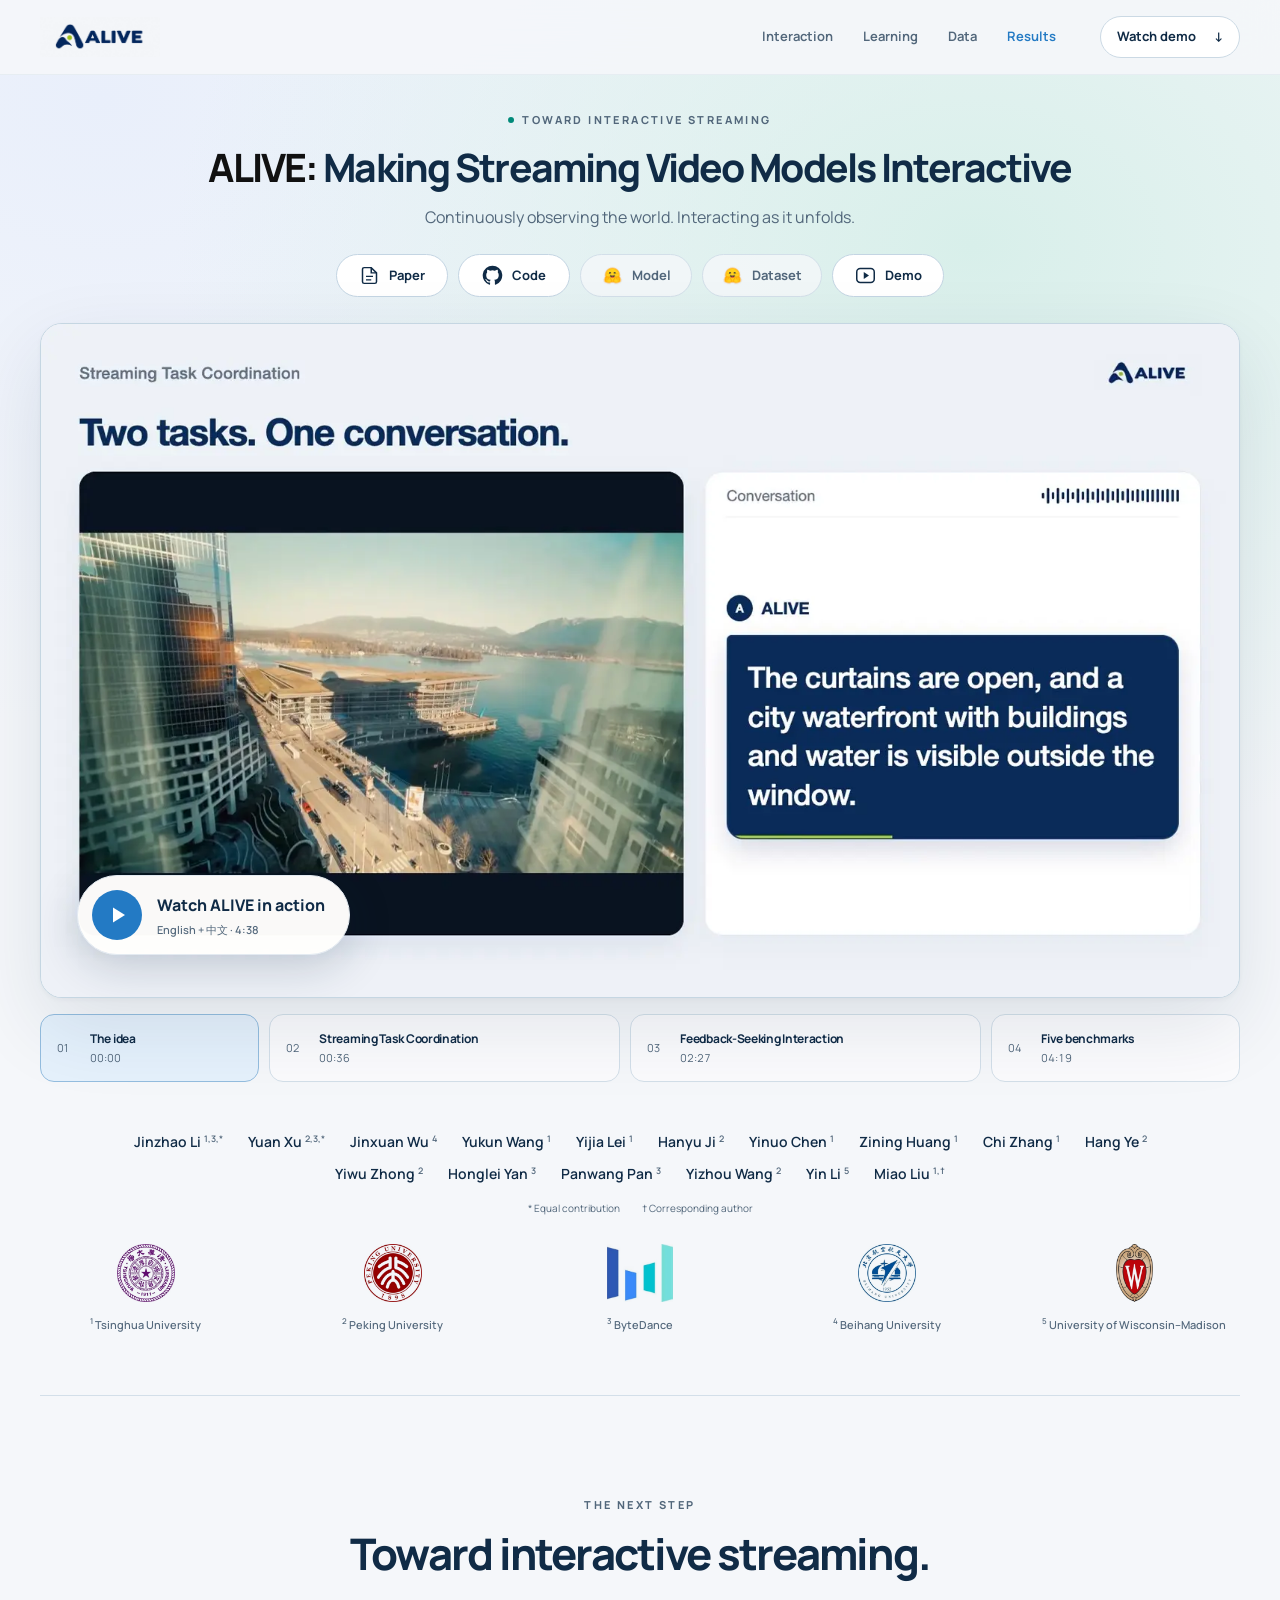
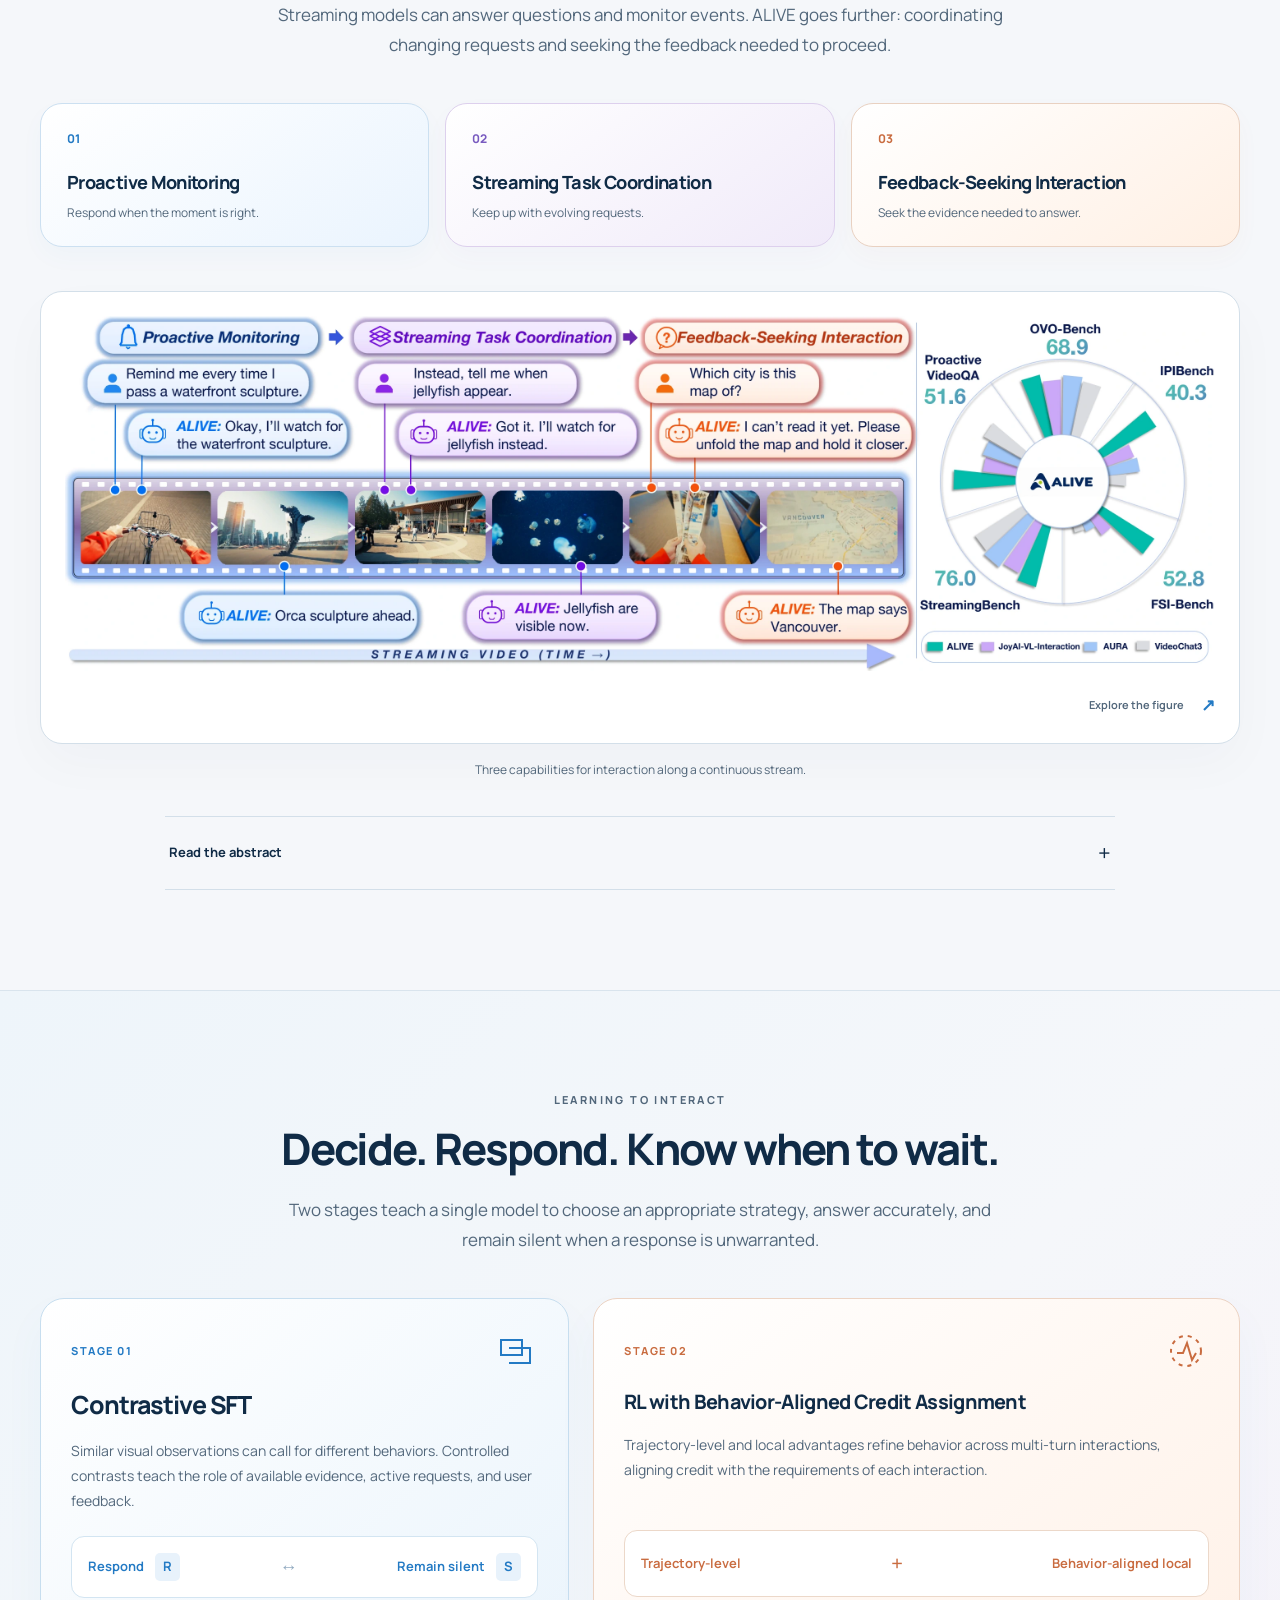
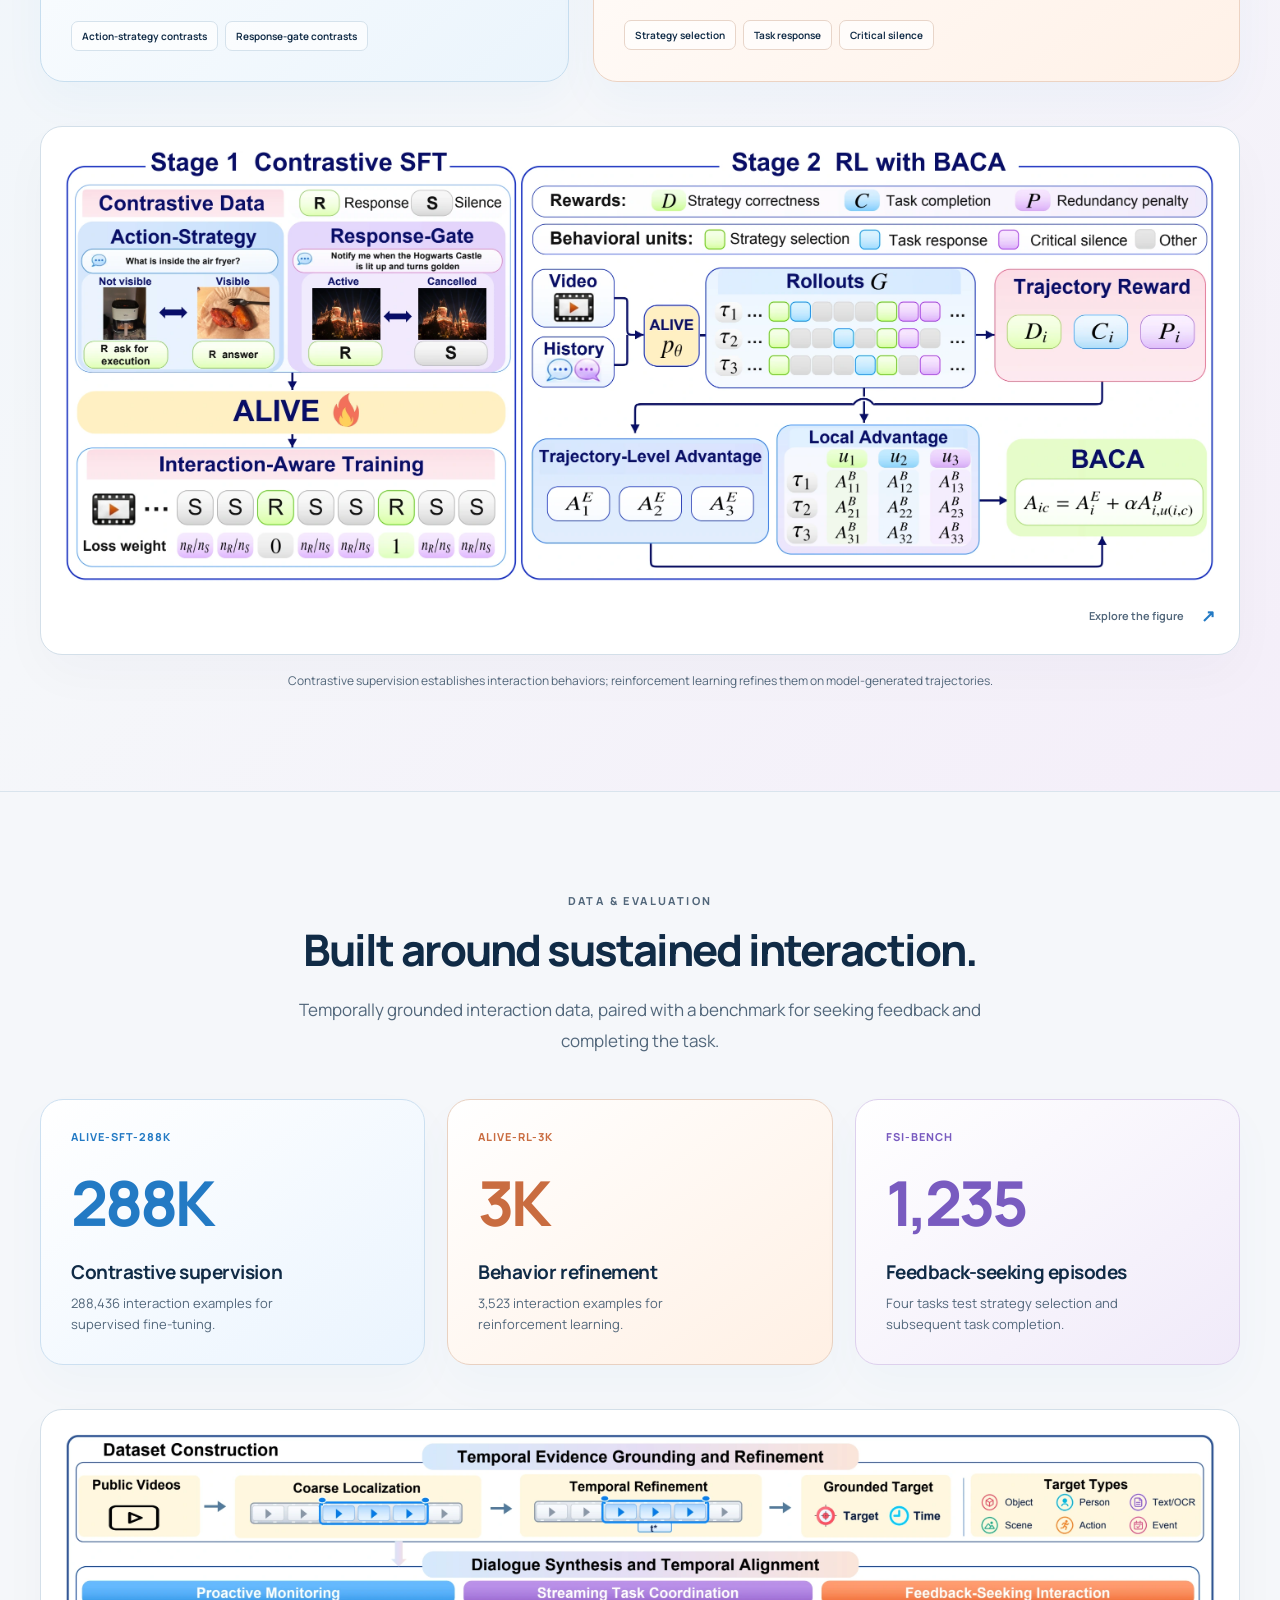
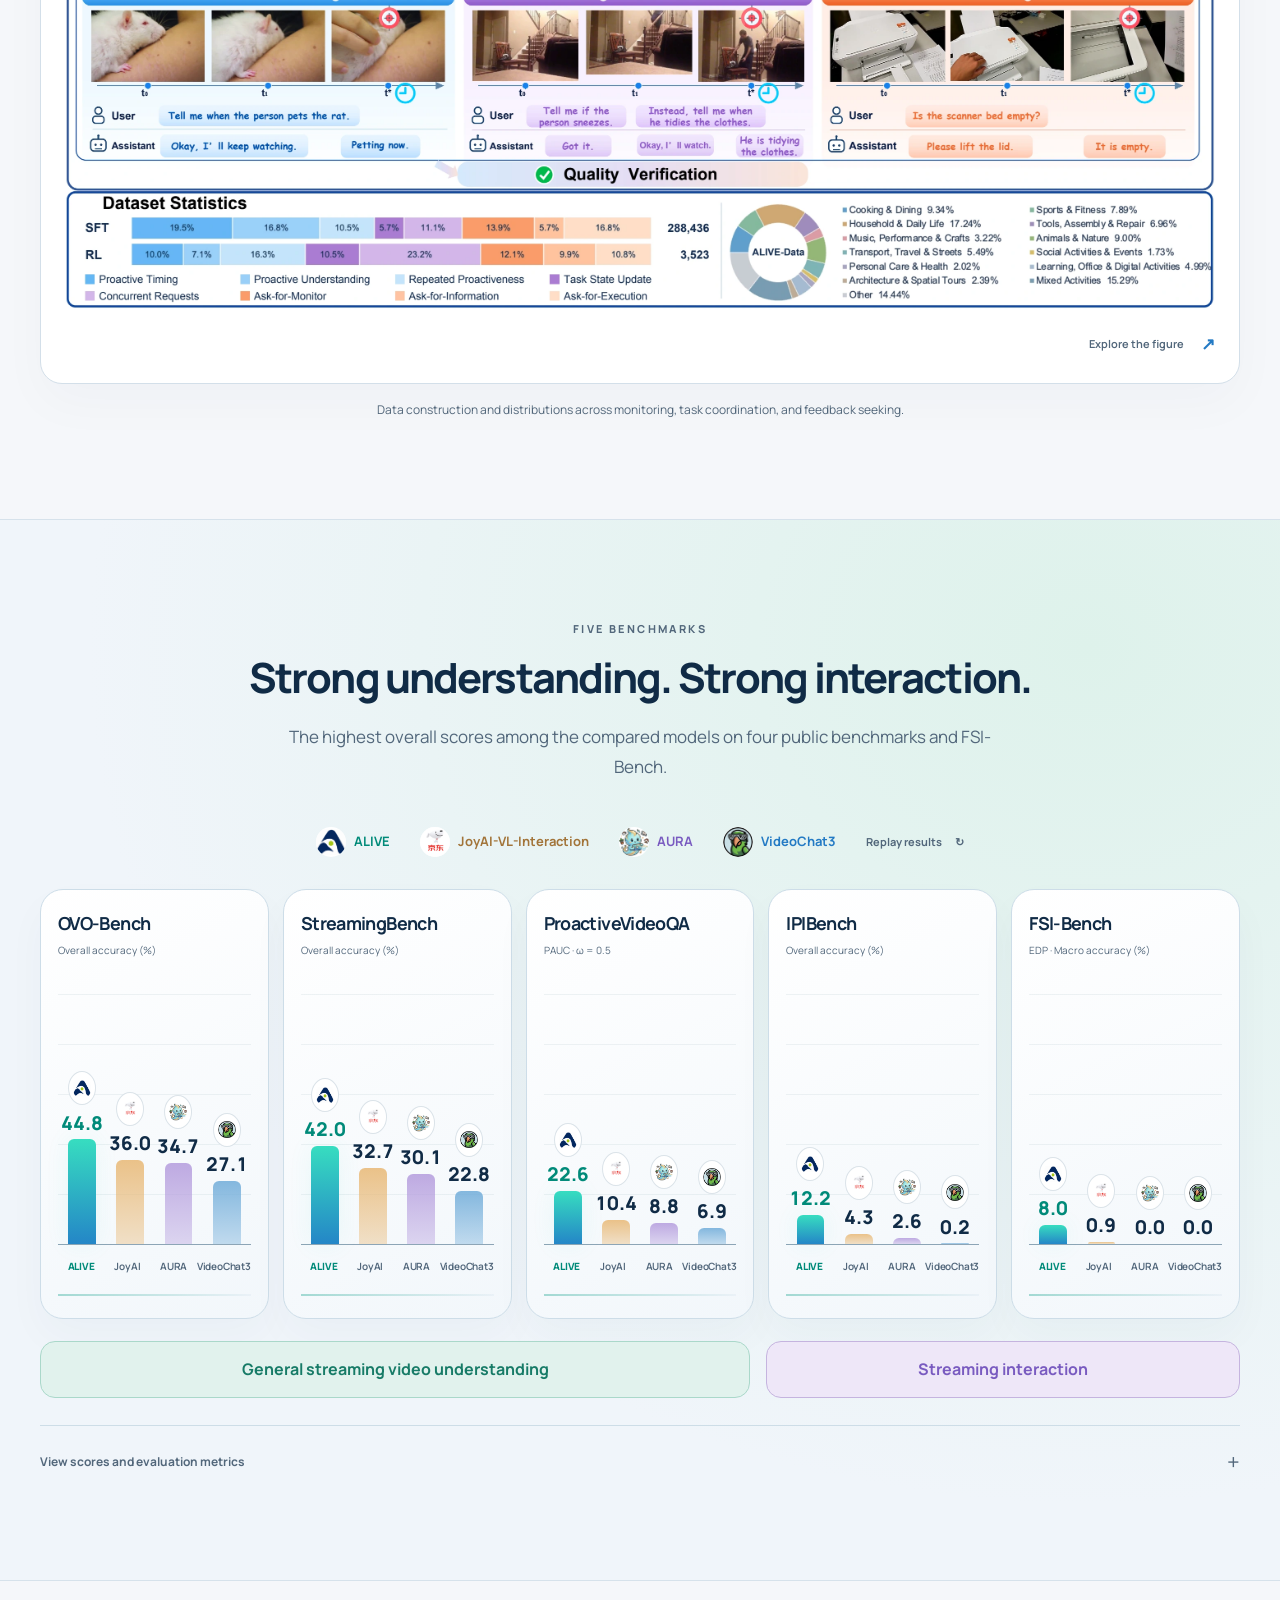
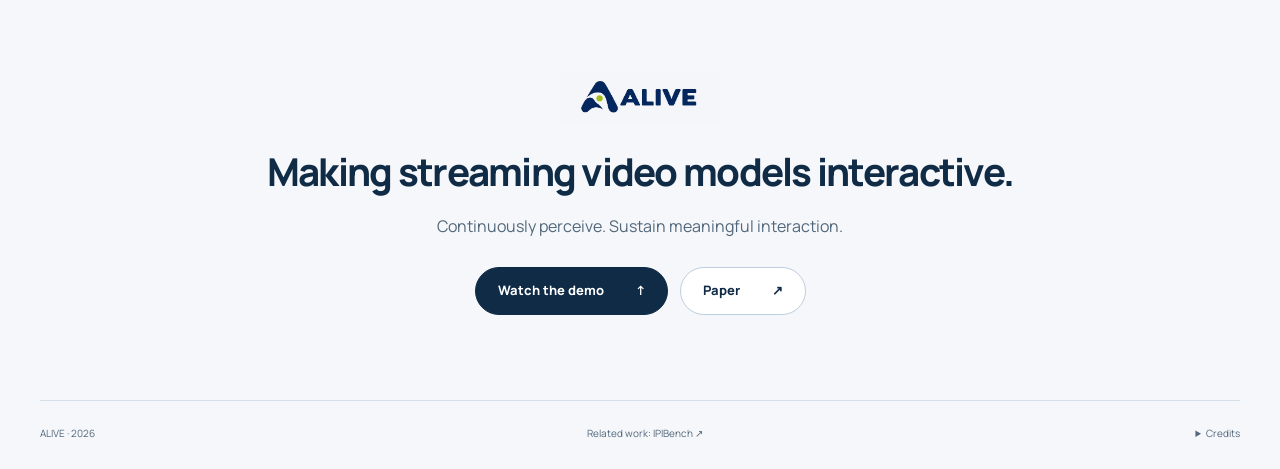
==== commit b5483b53: "Enable ALIVE paper links to the arXiv release" ====
--- a/ALIVE/index.html
+++ b/ALIVE/index.html
@@ -26,7 +26,7 @@
     <h1 id="title"><span>ALIVE:</span> Making Streaming Video Models Interactive</h1>
     <p>Continuously observing the world. Interacting as it unfolds.</p>
     <div class="resource-links" aria-label="Project resources">
-      <button class="resource-link" disabled aria-label="Paper — link coming soon" title="Paper link coming soon"><svg viewBox="0 0 24 24" width="21" height="21" fill="none" stroke="currentColor" stroke-width="1.7" aria-hidden="true"><path d="M14 3H6a2 2 0 0 0-2 2v14a2 2 0 0 0 2 2h12a2 2 0 0 0 2-2V9Z"/><path d="M14 3v6h6M8 13h8M8 17h6"/></svg>Paper</button>
+      <a class="resource-link" href="https://arxiv.org/pdf/2611.21366" target="_blank" rel="noopener" aria-label="Read the ALIVE paper on arXiv"><svg viewBox="0 0 24 24" width="21" height="21" fill="none" stroke="currentColor" stroke-width="1.7" aria-hidden="true"><path d="M14 3H6a2 2 0 0 0-2 2v14a2 2 0 0 0 2 2h12a2 2 0 0 0 2-2V9Z"/><path d="M14 3v6h6M8 13h8M8 17h6"/></svg>Paper</a>
       <a class="resource-link" href="https://github.com/lijinzhao30/ALIVE" target="_blank" rel="noopener"><svg viewBox="0 0 24 24" width="21" height="21" fill="currentColor" aria-hidden="true"><path d="M12 .8a11.2 11.2 0 0 0-3.54 21.82c.56.1.77-.24.77-.54v-2.09c-3.13.68-3.8-1.33-3.8-1.33-.51-1.3-1.25-1.65-1.25-1.65-1.02-.7.08-.68.08-.68 1.13.08 1.72 1.16 1.72 1.16 1 1.71 2.62 1.22 3.26.94.1-.73.4-1.22.71-1.5-2.5-.28-5.13-1.25-5.13-5.57 0-1.23.44-2.23 1.16-3.02-.12-.28-.5-1.43.11-2.98 0 0 .95-.3 3.08 1.15a10.7 10.7 0 0 1 5.61 0c2.13-1.45 3.08-1.15 3.08-1.15.61 1.55.23 2.7.11 2.98.72.79 1.16 1.79 1.16 3.02 0 4.33-2.63 5.28-5.15 5.56.4.35.76 1.03.76 2.08v3.08c0 .3.2.65.78.54A11.2 11.2 0 0 0 12 .8Z"/></svg>Code</a>
       <button class="resource-link" disabled aria-label="Model — link coming soon" title="Model link coming soon"><img src="assets/huggingface.png" width="23" height="23" alt="Hugging Face">Model</button>
       <button class="resource-link" disabled aria-label="Dataset — link coming soon" title="Dataset link coming soon"><img src="assets/huggingface.png" width="23" height="23" alt="Hugging Face">Dataset</button>
@@ -102,7 +102,7 @@
     <details class="score-details"><summary>View scores and evaluation metrics <span aria-hidden="true">+</span></summary><div class="table-scroll"><table><caption>Overall scores reported in the ALIVE paper. Higher is better.</caption><thead><tr><th scope="col">Model</th><th scope="col">OVO-Bench</th><th scope="col">StreamingBench</th><th scope="col">ProactiveVideoQA</th><th scope="col">IPIBench</th><th scope="col">FSI-Bench</th></tr></thead><tbody><tr><th scope="row">ALIVE</th><td>68.9</td><td>76.0</td><td>51.6</td><td>40.3</td><td>52.8</td></tr><tr><th scope="row">JoyAI-VL-Interaction</th><td>60.6</td><td>67.4</td><td>28.8</td><td>20.2</td><td>17.4</td></tr><tr><th scope="row">AURA</th><td>65.3</td><td>73.1</td><td>32.0</td><td>21.6</td><td>8.3</td></tr><tr><th scope="row">VideoChat3</th><td>58.8</td><td>68.7</td><td>37.6</td><td>12.0</td><td>5.9</td></tr></tbody></table></div><p>OVO-Bench, StreamingBench and IPIBench: overall accuracy (%). ProactiveVideoQA: PAUC at ω = 0.5. FSI-Bench: four-task macro accuracy (%) under the Explicit Decision Protocol (EDP). Bars share a zero baseline and a 0–80 scale. These are the paper's reported comparisons, not a live leaderboard.</p></details>
   </div></section>
 
-  <section class="closing container"><img src="assets/logo.webp" width="190" height="72" alt="ALIVE"><h2>Making streaming video models interactive.</h2><p>Continuously perceive. Sustain meaningful interaction.</p><div class="closing-links"><a class="button primary" href="#demo">Watch the demo <span aria-hidden="true">↑</span></a><button class="button" disabled title="Paper link coming soon">Paper <span aria-hidden="true">↗</span></button></div></section>
+  <section class="closing container"><img src="assets/logo.webp" width="190" height="72" alt="ALIVE"><h2>Making streaming video models interactive.</h2><p>Continuously perceive. Sustain meaningful interaction.</p><div class="closing-links"><a class="button primary" href="#demo">Watch the demo <span aria-hidden="true">↑</span></a><a class="button" href="https://arxiv.org/pdf/2611.21366" target="_blank" rel="noopener">Paper <span aria-hidden="true">↗</span></a></div></section>
 </main>
 <footer class="container"><span>ALIVE · 2026</span><a href="https://lijinzhao30.github.io/IPIBench/">Related work: IPIBench ↗</a><details><summary>Credits</summary><p>Demo music: “Life of Riley” by Kevin MacLeod (<a href="https://incompetech.com/">incompetech.com</a>), <a href="https://creativecommons.org/licenses/by/4.0/">CC BY 4.0</a>. Model icons belong to their respective projects. Manrope is licensed under the SIL Open Font License.</p></details></footer>
 <dialog id="figure-dialog" aria-labelledby="figure-title"><div class="dialog-head"><h2 id="figure-title">ALIVE overview</h2><a id="figure-pdf" href="assets/figures/teaser.pdf" target="_blank" rel="noopener">Open PDF ↗</a><button id="close-figure" aria-label="Close figure">×</button></div><div class="figure-scroll"><img id="full-figure" src="assets/figures/teaser.webp" alt="ALIVE overview"></div><p>Scroll to inspect the figure. Press Esc to close.</p></dialog>
--- a/ALIVE/style.css
+++ b/ALIVE/style.css
@@ -1,7 +1,7 @@
 @font-face{font-family:Manrope;src:url('assets/fonts/Manrope.ttf') format('truetype');font-weight:200 800;font-style:normal;font-display:swap}
 :root{--ink:#102b46;--muted:#52677b;--blue:#237ac4;--purple:#795bc0;--orange:#c96c40;--green:#008a79;--lime:#b4d532;--paper:#f5f7fa;--line:#d3dfe9;--radius:24px}
 *{box-sizing:border-box}html{scroll-behavior:smooth;scroll-padding-top:96px}body{margin:0;background:var(--paper);color:var(--ink);font-family:Manrope,-apple-system,BlinkMacSystemFont,'Segoe UI',sans-serif;line-height:1.65;-webkit-font-smoothing:antialiased}body:has(dialog[open]){overflow:hidden}[hidden]{display:none!important}a{color:inherit;text-decoration:none}button{font:inherit;cursor:pointer}button,a,summary{-webkit-tap-highlight-color:transparent}button:focus-visible,a:focus-visible,summary:focus-visible,video:focus-visible{outline:3px solid var(--blue);outline-offset:5px}img,video{max-width:100%;display:block}img{height:auto}button{color:inherit}h1,h2,h3,p{margin-top:0}h1,h2,h3{line-height:1.16;letter-spacing:-.045em}h1,h2{font-weight:750}button{border:0}.container{width:calc(100% - 80px);max-width:1280px;margin-inline:auto}.container.wide{max-width:1380px}.skip{position:fixed;top:-80px;left:20px;z-index:1000;padding:12px 20px;background:#fff}.skip:focus{top:12px}.site-header{position:sticky;top:0;z-index:30;background:#f5f7faeb;border-bottom:1px solid #d3dfe970;backdrop-filter:blur(18px)}nav{height:74px;display:flex;align-items:center;gap:44px}.brand{margin-right:auto;width:120px}.brand img{width:120px;mix-blend-mode:multiply}.nav-links{display:flex;gap:30px;font-size:13px;font-weight:650;color:var(--muted)}.nav-links a:hover,.nav-links a.active{color:var(--blue)}.paper-link{font-size:13px;font-weight:700;display:flex;align-items:center;gap:18px;border:1px solid #cbd9e4;background:#fff;padding:9px 16px;border-radius:30px;transition:background .2s,transform .2s}.paper-link:hover{background:#e7f2fb;transform:translateY(-2px)}
-.hero{padding-top:36px;position:relative}.hero:before{content:'';position:absolute;z-index:-1;inset:-75px calc(50% - 50vw) 10%;background:radial-gradient(ellipse at 76% 25%,#d8efea 0,transparent 58%),radial-gradient(ellipse at 8% 10%,#e9effb,transparent 50%);pointer-events:none}.hero-heading{text-align:center;margin-bottom:26px}.eyebrow{font-size:11px;letter-spacing:2.4px;font-weight:750;color:var(--muted);margin-bottom:15px;display:flex;justify-content:center;align-items:center;gap:8px}.signal-dot{width:6px;height:6px;background:var(--green);border-radius:50%}.hero h1{font-size:clamp(25px,3.05vw,44px);margin:0 0 13px;letter-spacing:-.048em;line-height:1.2;white-space:nowrap}.hero h1>span{color:var(--blue)}.hero-heading>p:not(.eyebrow){font-size:16px;color:var(--muted);margin-bottom:0}.film-shell{position:relative;isolation:isolate;border-radius:22px;overflow:hidden;box-shadow:0 28px 80px #102b461c,0 2px 5px #102b460a;border:1px solid #c5d6e2;background:#edf2f7;aspect-ratio:16/9;scroll-margin-top:90px}.film-shell video{width:100%;height:100%;background:#edf2f7}.film-play{position:absolute;inset:auto auto 42px 36px;display:flex;align-items:center;gap:15px;padding:14px 24px 14px 14px;background:#fffefcfa;box-shadow:0 12px 45px #102b4630;border:1px solid #e3eaf1;border-radius:70px;text-align:left;color:var(--ink);font-size:16px;font-weight:750;transition:transform .2s,box-shadow .2s;z-index:2}.film-play:hover{transform:translateY(-4px);box-shadow:0 18px 45px #102b4640}.film-play small{display:block;font-size:11px;font-weight:550;color:var(--muted);margin-top:2px}.play-circle{display:grid;place-items:center;width:50px;height:50px;border-radius:50%;background:var(--blue);color:#fff}.chapters{display:grid;grid-template-columns:.75fr 1.2fr 1.2fr .85fr;gap:10px;margin-top:16px}.chapter{display:grid;grid-template-columns:24px 1fr;column-gap:9px;align-items:center;text-align:left;background:#fff9;border:1px solid #d3dfe9;border-radius:14px;padding:14px 16px;transition:background .2s,transform .2s,border-color .2s}.chapter>span{grid-row:1/3;font-size:11px;color:var(--muted)}.chapter strong{font-size:12px;white-space:nowrap;font-weight:700;letter-spacing:-.025em}.chapter small{font-size:11px;color:var(--muted);font-variant-numeric:tabular-nums}.chapter.active{background:#e5f1fc;border-color:#94bddf}.chapter:nth-child(3).active{background:#efe9f9;border-color:#c2afe0}.chapter:hover{transform:translateY(-2px);background:#fff}.video-error{margin-top:14px;color:#9c4836}.video-error a{text-decoration:underline}
+.hero{padding-top:36px;position:relative}.hero:before{content:'';position:absolute;z-index:-1;inset:-75px calc(50% - 50vw) 10%;background:radial-gradient(ellipse at 76% 25%,#d8efea 0,transparent 58%),radial-gradient(ellipse at 8% 10%,#e9effb,transparent 50%);pointer-events:none}.hero-heading{text-align:center;margin-bottom:26px}.eyebrow{font-size:11px;letter-spacing:2.4px;font-weight:750;color:var(--muted);margin-bottom:15px;display:flex;justify-content:center;align-items:center;gap:8px}.signal-dot{width:6px;height:6px;background:var(--green);border-radius:50%}.hero h1{font-size:clamp(25px,3.05vw,44px);margin:0 0 13px;letter-spacing:-.048em;line-height:1.2;white-space:nowrap}.hero h1>span{color:#111111}.hero-heading>p:not(.eyebrow){font-size:16px;color:var(--muted);margin-bottom:0}.film-shell{position:relative;isolation:isolate;border-radius:22px;overflow:hidden;box-shadow:0 28px 80px #102b461c,0 2px 5px #102b460a;border:1px solid #c5d6e2;background:#edf2f7;aspect-ratio:16/9;scroll-margin-top:90px}.film-shell video{width:100%;height:100%;background:#edf2f7}.film-play{position:absolute;inset:auto auto 42px 36px;display:flex;align-items:center;gap:15px;padding:14px 24px 14px 14px;background:#fffefcfa;box-shadow:0 12px 45px #102b4630;border:1px solid #e3eaf1;border-radius:70px;text-align:left;color:var(--ink);font-size:16px;font-weight:750;transition:transform .2s,box-shadow .2s;z-index:2}.film-play:hover{transform:translateY(-4px);box-shadow:0 18px 45px #102b4640}.film-play small{display:block;font-size:11px;font-weight:550;color:var(--muted);margin-top:2px}.play-circle{display:grid;place-items:center;width:50px;height:50px;border-radius:50%;background:var(--blue);color:#fff}.chapters{display:grid;grid-template-columns:.75fr 1.2fr 1.2fr .85fr;gap:10px;margin-top:16px}.chapter{display:grid;grid-template-columns:24px 1fr;column-gap:9px;align-items:center;text-align:left;background:#fff9;border:1px solid #d3dfe9;border-radius:14px;padding:14px 16px;transition:background .2s,transform .2s,border-color .2s}.chapter>span{grid-row:1/3;font-size:11px;color:var(--muted)}.chapter strong{font-size:12px;white-space:nowrap;font-weight:700;letter-spacing:-.025em}.chapter small{font-size:11px;color:var(--muted);font-variant-numeric:tabular-nums}.chapter.active{background:#e5f1fc;border-color:#94bddf}.chapter:nth-child(3).active{background:#efe9f9;border-color:#c2afe0}.chapter:hover{transform:translateY(-2px);background:#fff}.video-error{margin-top:14px;color:#9c4836}.video-error a{text-decoration:underline}
 .people{padding:48px 0 62px;border-bottom:1px solid var(--line)}.authors{max-width:1080px;margin:auto;display:flex;flex-wrap:wrap;justify-content:center;column-gap:25px;row-gap:9px;font-size:14px;font-weight:600}.authors span{white-space:nowrap}.authors sup{font-size:9px;color:var(--muted);margin-left:3px}.author-notes{text-align:center;font-size:10px;color:var(--muted);margin:14px 0 28px}.author-notes span{margin-left:20px}.institutions{display:flex;justify-content:center;gap:36px}.institutions>div{flex:1;max-width:220px;text-align:center;display:flex;flex-direction:column;align-items:center;gap:13px}.institutions img{height:58px;width:70px;object-fit:contain;mix-blend-mode:multiply}.institutions span{font-size:11px;font-weight:550;line-height:1.5;color:var(--muted)}.institutions sup{font-size:8px}
 .section{padding-top:100px;padding-bottom:100px;scroll-margin-top:68px}.section-heading{max-width:940px;margin:0 auto 42px;text-align:center}.section-heading h2{font-size:clamp(32px,3.4vw,49px);margin:0 0 20px}.section-heading>p:last-child{font-size:17px;max-width:730px;margin:0 auto;color:var(--muted);line-height:1.8}.section-tint{background:linear-gradient(135deg,#eef5fa 0%,#f5f7fa 48%,#f4eef9 100%);border-block:1px solid #d9e4ed}.capability-tabs{display:grid;grid-template-columns:repeat(3,1fr);gap:16px}.cap-tab{cursor:default;position:relative;text-align:left;padding:25px 26px 23px;border-radius:22px;background:#fff;border:1px solid var(--line);box-shadow:0 10px 25px #102b4605;transition:transform .25s,border-color .25s,background .25s}.cap-tab .tab-index{display:block;font-size:12px;font-weight:750;margin-bottom:22px;color:var(--blue)}.cap-tab strong{display:block;white-space:nowrap;font-size:clamp(16px,1.42vw,20px);font-weight:750;letter-spacing:-.035em;line-height:1.3}.cap-tab>span:last-child{display:block;font-size:12px;color:var(--muted);margin-top:9px}.cap-tab[data-mode=monitor]{background:linear-gradient(145deg,#fff,#eaf4fe);border-color:#cce0f1;box-shadow:0 10px 25px #237ac408}.cap-tab[data-mode=monitor] .tab-index{color:var(--blue)}.cap-tab[data-mode=coordinate]{background:linear-gradient(145deg,#fff,#f0eaf9);border-color:#ddd0ed;box-shadow:0 10px 25px #795bc008}.cap-tab[data-mode=coordinate] .tab-index{color:var(--purple)}.cap-tab[data-mode=feedback]{background:linear-gradient(145deg,#fff,#fff0e4);border-color:#e9d1c1;box-shadow:0 10px 25px #c96c4008}.cap-tab[data-mode=feedback] .tab-index{color:var(--orange)}
 .interaction-panel{display:grid;grid-template-columns:1.1fr 1fr;gap:28px;padding:28px;border:1px solid #ccdce9;border-radius:26px;background:linear-gradient(130deg,#fff,#edf5fc);margin-top:20px;min-height:464px;box-shadow:0 22px 60px #102b4609}.interaction-panel[data-mode=feedback]{background:linear-gradient(130deg,#fff,#f3eef9);border-color:#d9cde9}.interaction-visual{display:flex;flex-direction:column;min-width:0}.visual-head{display:flex;justify-content:space-between;align-items:center;font-size:12px;font-weight:650;margin-bottom:14px;min-height:31px;gap:10px;color:var(--muted)}.status-badge{color:var(--purple);border:1px solid #d7cbe8;background:#eee8f7;border-radius:8px;padding:3px 10px;white-space:nowrap;min-width:82px;text-align:center;font-size:11px;font-weight:750}.status-badge.complete{color:var(--green);border-color:#b1d7cb;background:#e3f2ec}.visual-mode{aspect-ratio:16/9;overflow:hidden;border-radius:16px;background:#e7edf4;position:relative}.visual-mode video{width:100%;height:100%;object-fit:cover}.visual-foot{display:flex;align-items:center;justify-content:space-between;gap:14px;padding-top:17px;margin-top:auto;font-size:11px;color:var(--muted)}.text-button{display:inline-flex;align-items:center;justify-content:center;gap:13px;padding:8px 0;color:var(--blue);background:transparent;font-weight:700;font-size:12px;white-space:nowrap}.text-button:hover{text-decoration:underline;text-underline-offset:5px}.text-button.purple{color:var(--purple)}.conversation-panel{background:#ffffffed;border:1px solid #dbe6ef;border-radius:18px;padding:23px 25px 18px;display:flex;flex-direction:column;min-width:0}.conversation-head{display:flex;align-items:center;justify-content:space-between;font-size:11px;color:var(--muted);margin-bottom:19px}.audio-bars{display:flex;align-items:center;gap:3px;height:20px;color:#8eb6d4}.audio-bars i{display:block;width:2px;height:5px;background:currentColor;border-radius:2px}.audio-bars i:nth-child(2n){height:11px}.audio-bars i:nth-child(3n){height:16px}.audio-bars.speaking i{animation:wave .6s ease-in-out alternate infinite;animation-delay:calc(var(--i,0)*-.07s)}@keyframes wave{to{transform:scaleY(.35)}}.conversation{display:flex;flex-direction:column;gap:12px;min-height:272px}.bubble{padding:14px 18px;border-radius:17px 17px 17px 4px;background:var(--blue);color:white;font-size:16px;font-weight:600;line-height:1.45;max-width:94%;animation:bubble-in .45s cubic-bezier(.2,.7,.25,1) both}.bubble b{display:block;font-size:9px;letter-spacing:1px;margin-bottom:6px;opacity:.78}.bubble.user{margin-left:auto;border-radius:17px 17px 4px 17px;background:#e7f2fc;color:var(--ink);border:1px solid #d3e4f1}.bubble.event{background:transparent;color:var(--muted);padding:2px 5px;font-size:11px;text-align:center;max-width:100%;font-weight:550}.interaction-panel[data-mode=feedback] .bubble.assistant{background:var(--purple)}.interaction-panel[data-mode=feedback] .bubble.user{background:#efe9f9;border-color:#e1d7f0}.interaction-description{font-size:11px;color:var(--muted);line-height:1.6;margin:18px 0 0;padding-top:14px;border-top:1px solid #e7edf3;margin-top:auto}.demo-links{display:flex;justify-content:center;gap:40px;margin-top:18px}.stream-graphic{display:flex;align-items:center;justify-content:center;gap:12px;position:relative;padding:25px 24px 18px;height:70%}.stream-line{position:absolute;left:0;right:0;top:52%;height:2px;background:#b8d5e9}.stream-frame{position:relative;display:flex;flex-direction:column;align-items:center;justify-content:center;background:#fff;border:1px solid #bcd6e8;border-radius:15px;z-index:1;padding:16px 8px;font-size:10px;gap:15px;color:var(--blue);width:31%;box-shadow:0 9px 20px #237ac410}.stream-frame svg{width:90%;height:52px;fill:none;stroke:currentColor;stroke-width:2.5;stroke-linecap:round;stroke-linejoin:round}.stream-frame:nth-of-type(4){color:var(--orange)}.task-states{display:flex;gap:12px;padding:0 24px 20px}.task-states>div{padding:10px 13px;background:#dcecf9;border-radius:12px;flex:1;display:flex;justify-content:space-between;align-items:center;gap:8px;font-size:13px;font-weight:650}.task-states b{font-size:10px;color:var(--blue)}.task-states .cancelled{background:#e3e8ee;color:#6d7a88}.task-states .cancelled>span{text-decoration:line-through}.task-states .cancelled b{color:#6d7a88}.map-view,.map-view img{height:100%;width:100%;object-fit:cover}.map-view img{filter:brightness(.83)}.action-note{position:absolute;bottom:16px;left:16px;right:16px;padding:12px 15px;border-radius:12px;background:#fffefbf0;color:var(--purple);font-size:12px;font-weight:650;opacity:0;transform:translateY(8px);transition:opacity .4s,transform .4s}.action-note.visible{opacity:1;transform:none}@keyframes bubble-in{from{opacity:0;transform:translateY(14px)}to{opacity:1;transform:translateY(0)}}
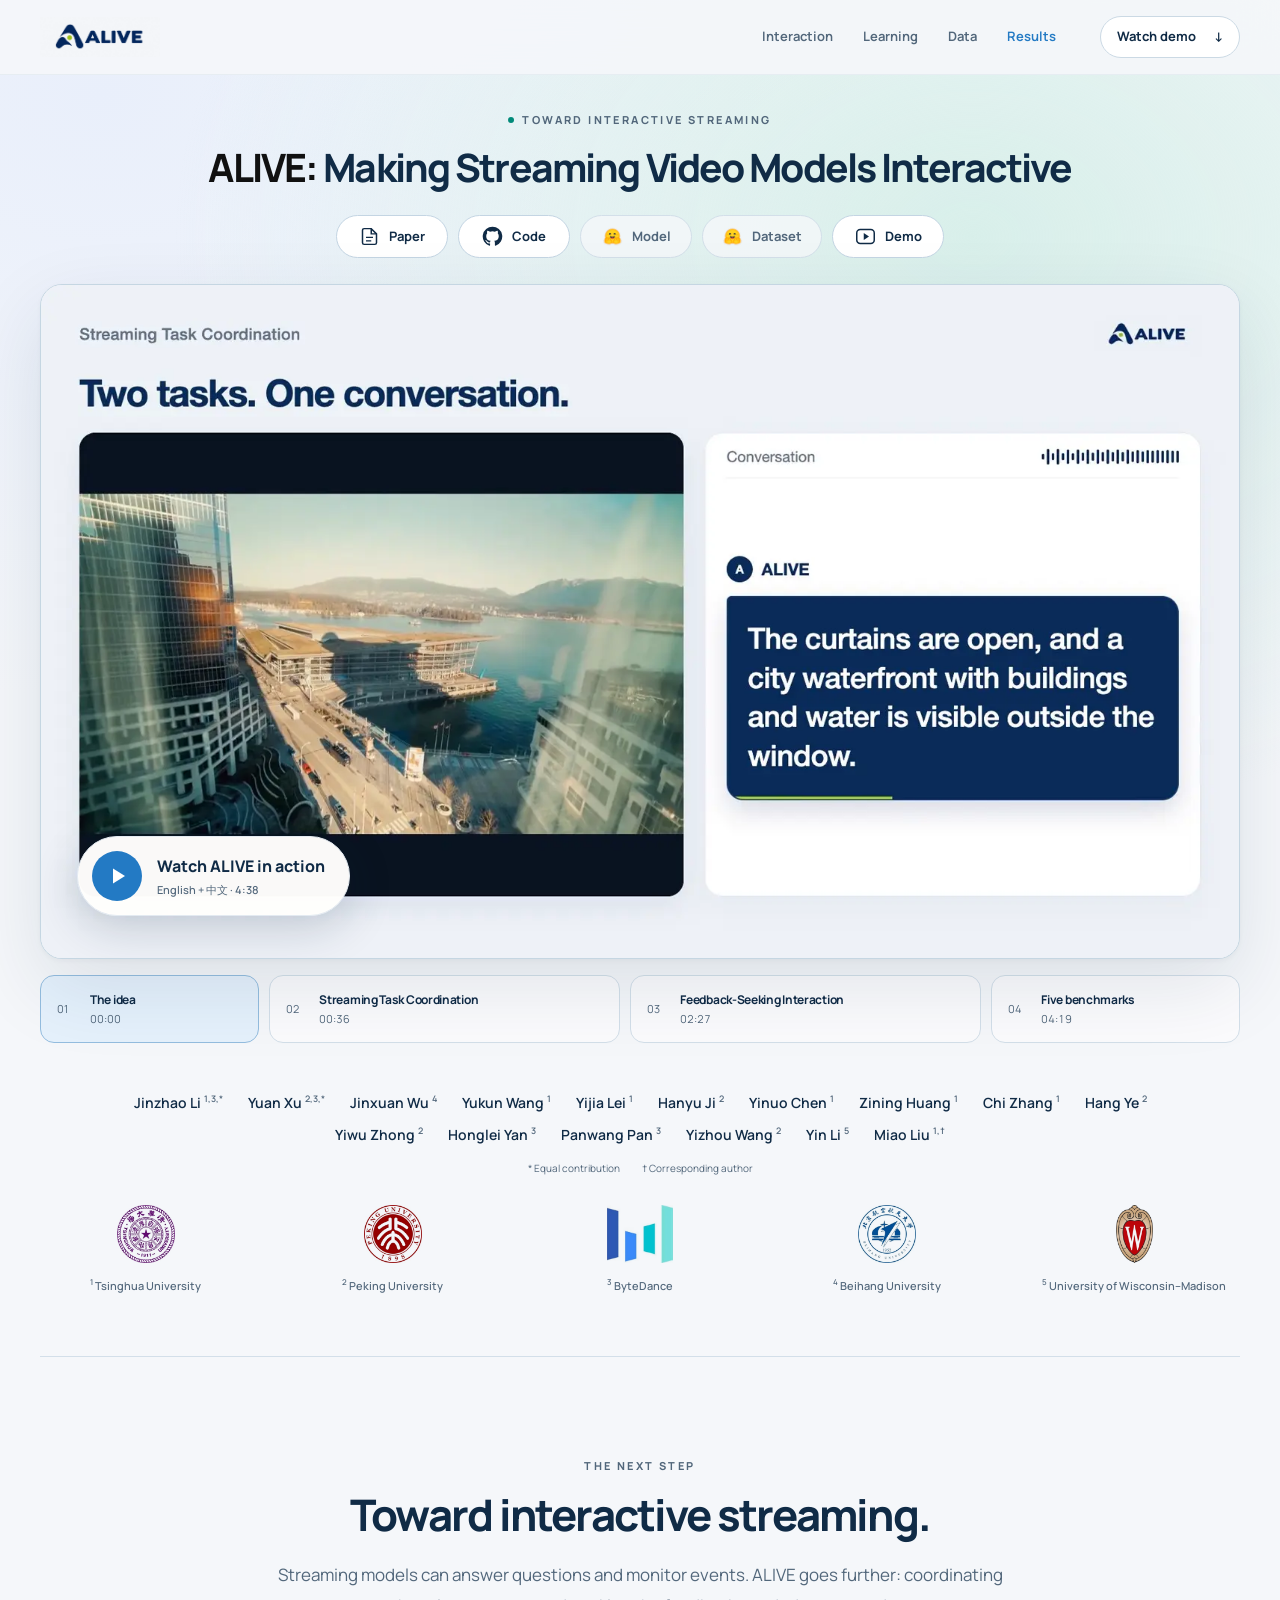
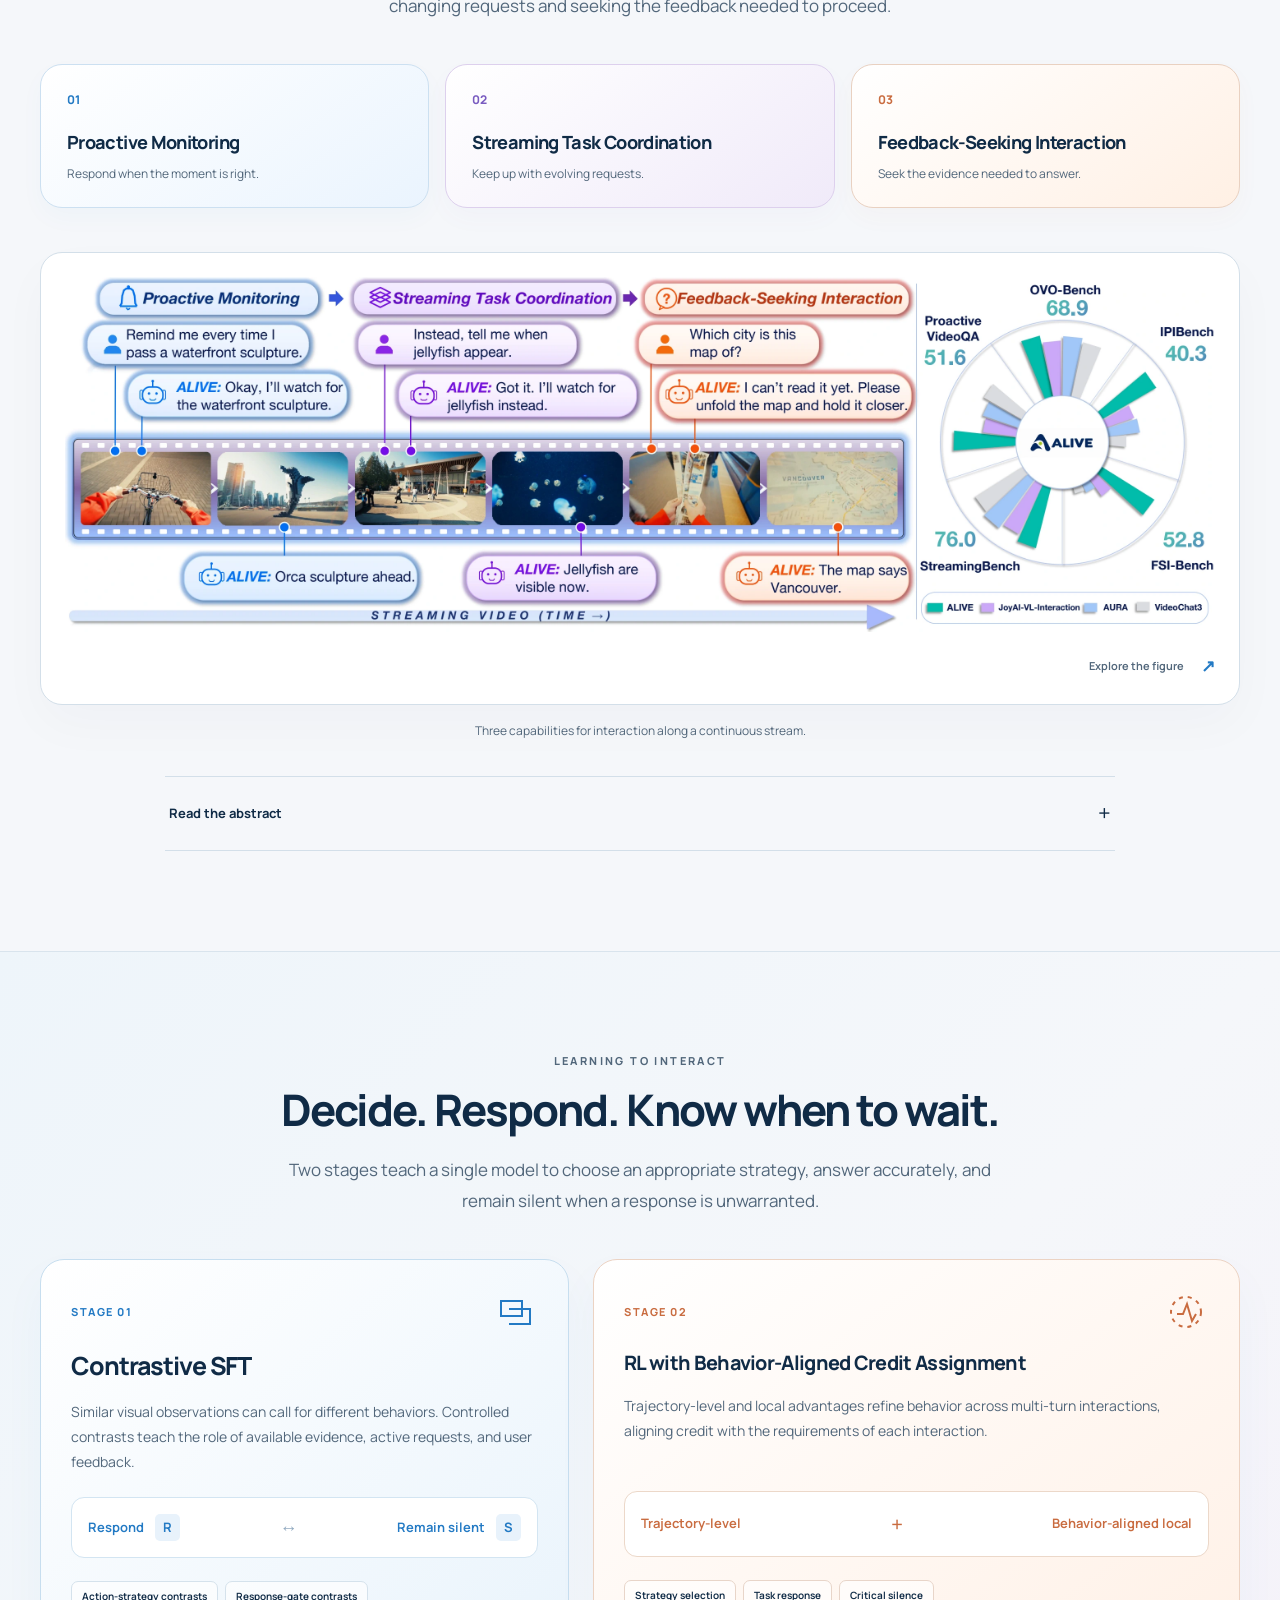
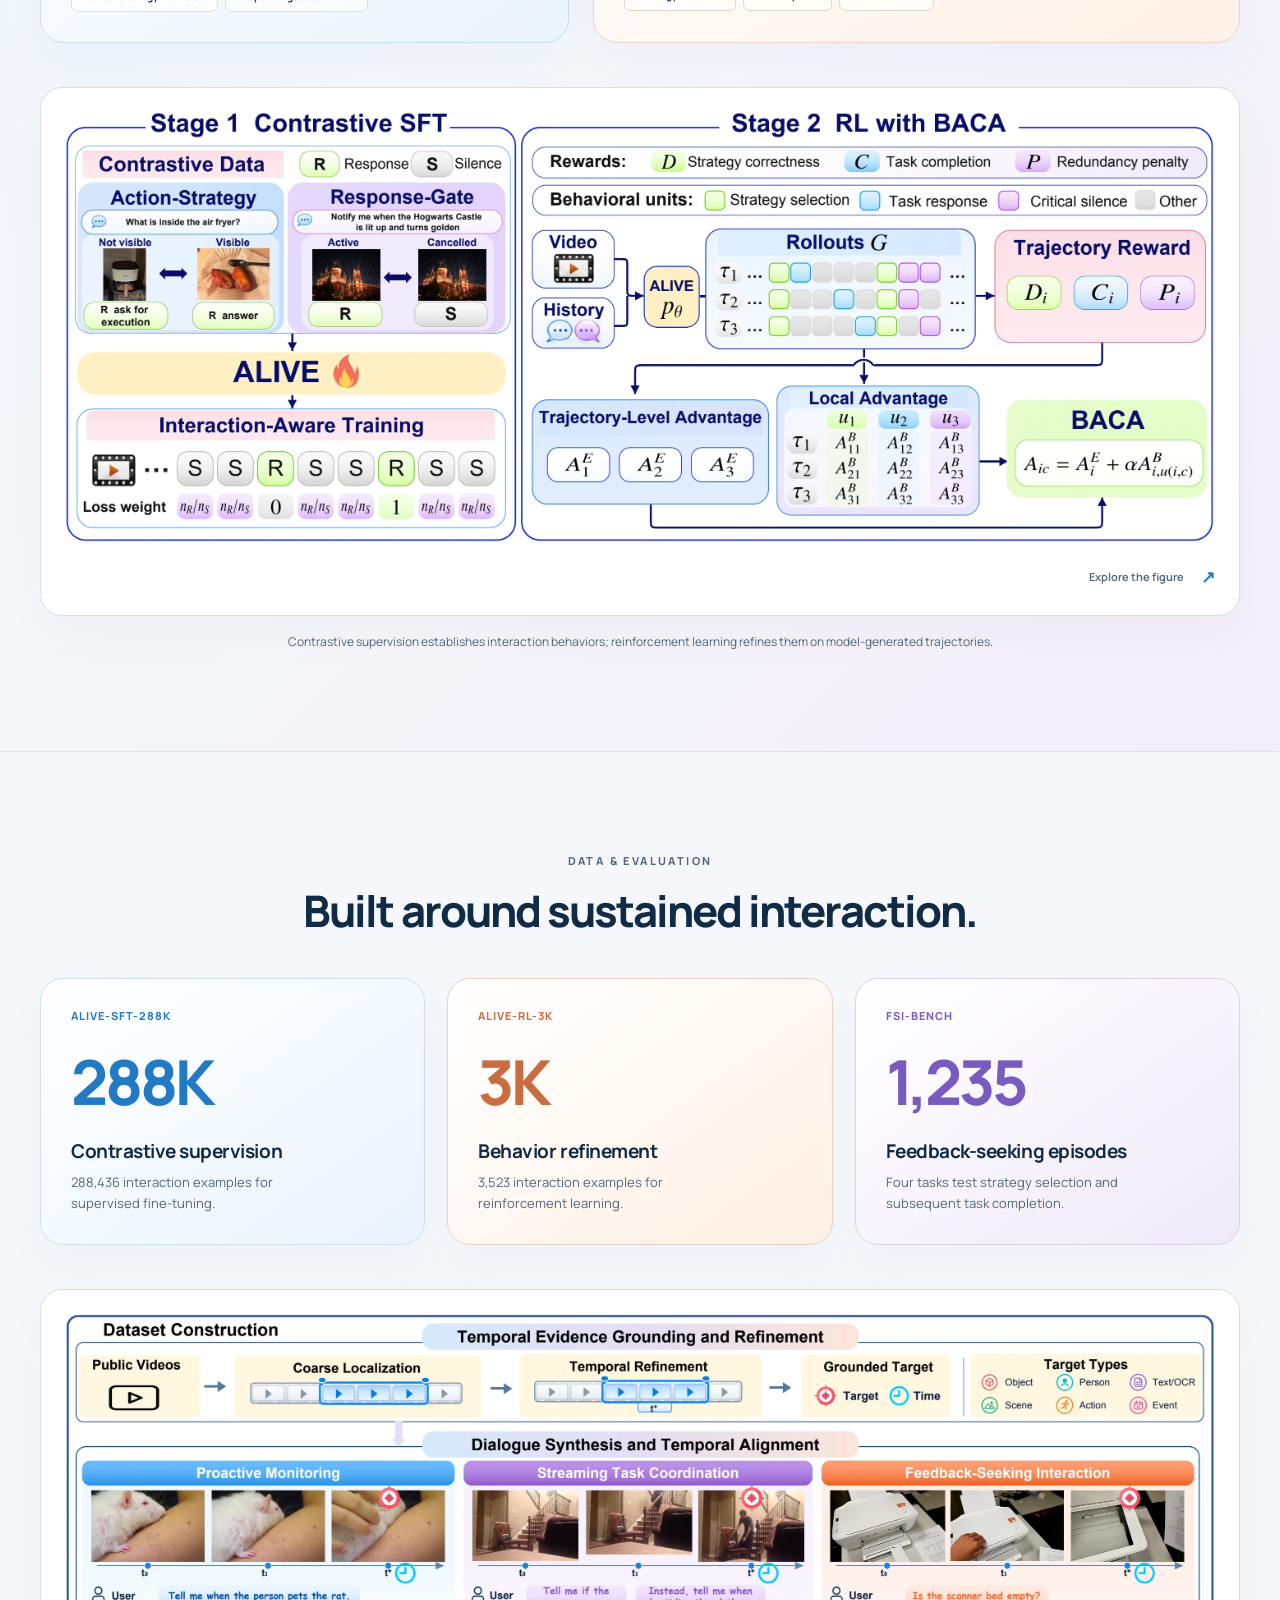
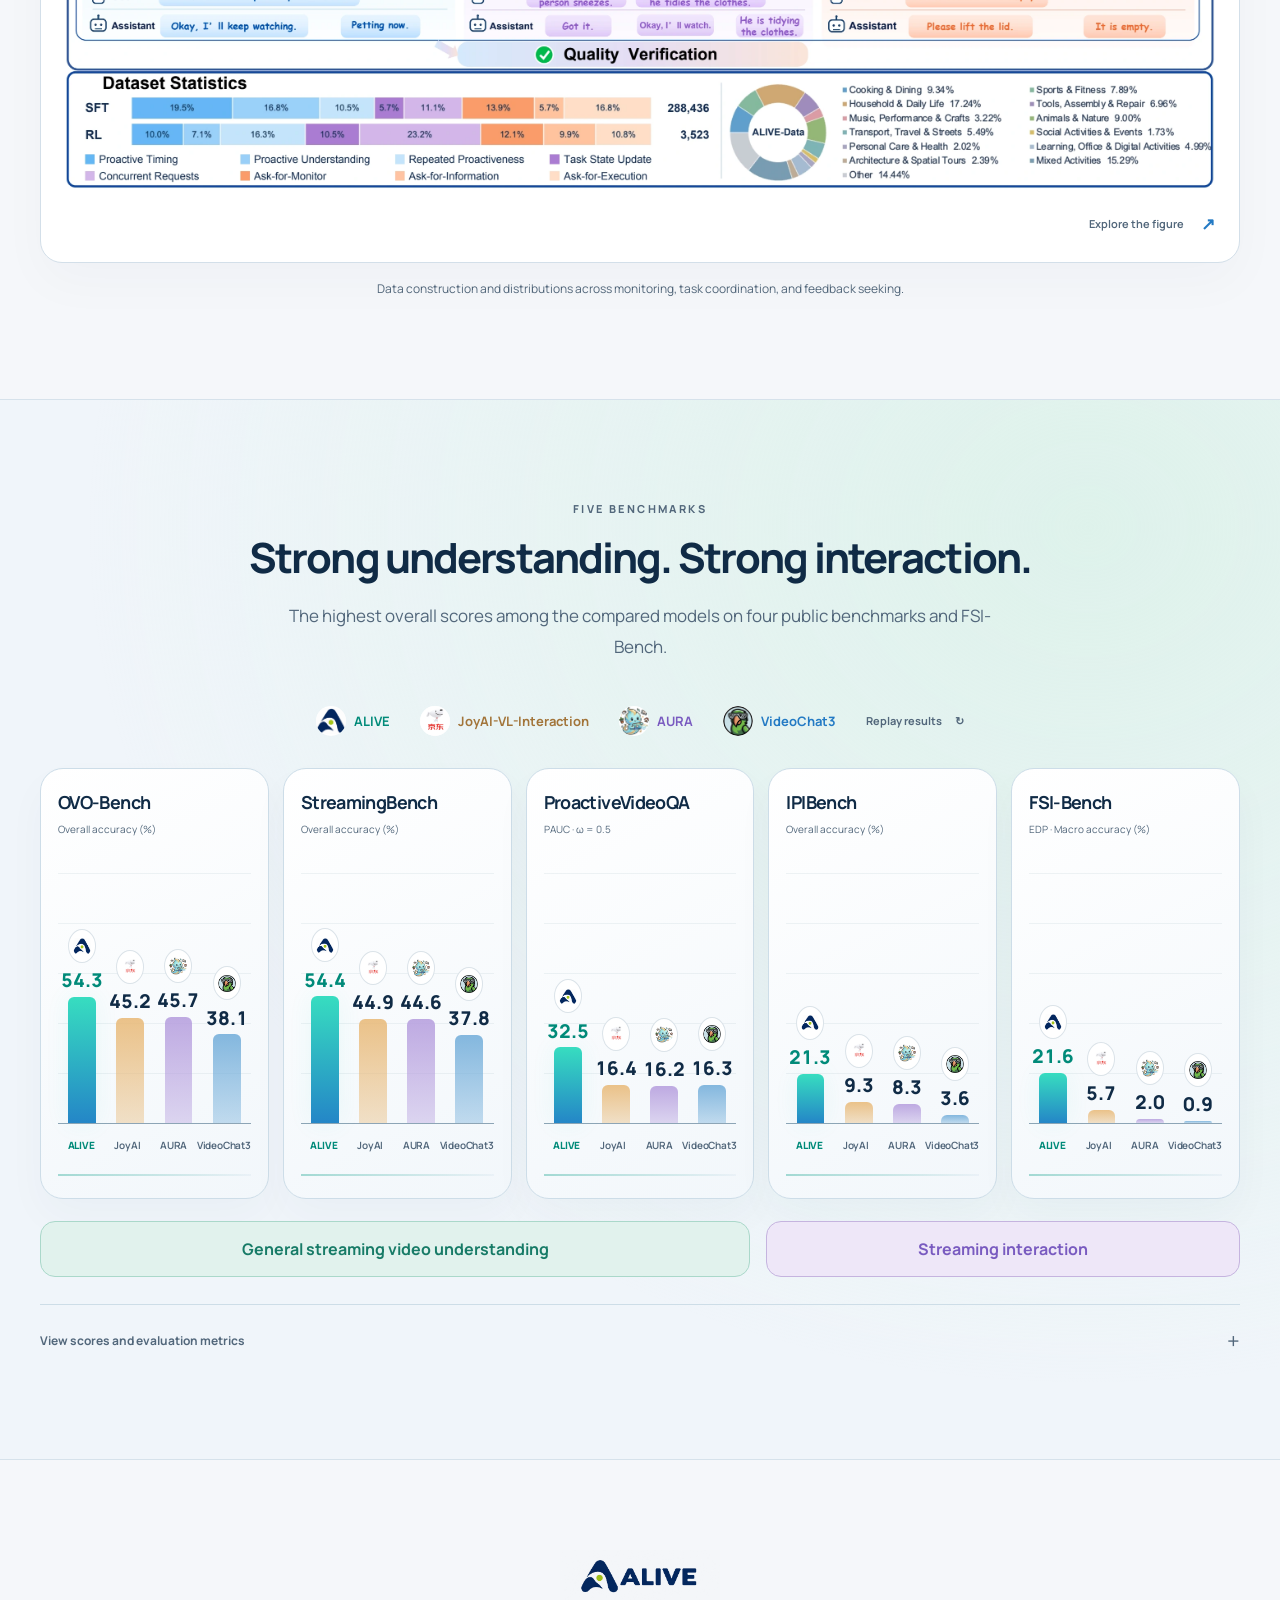
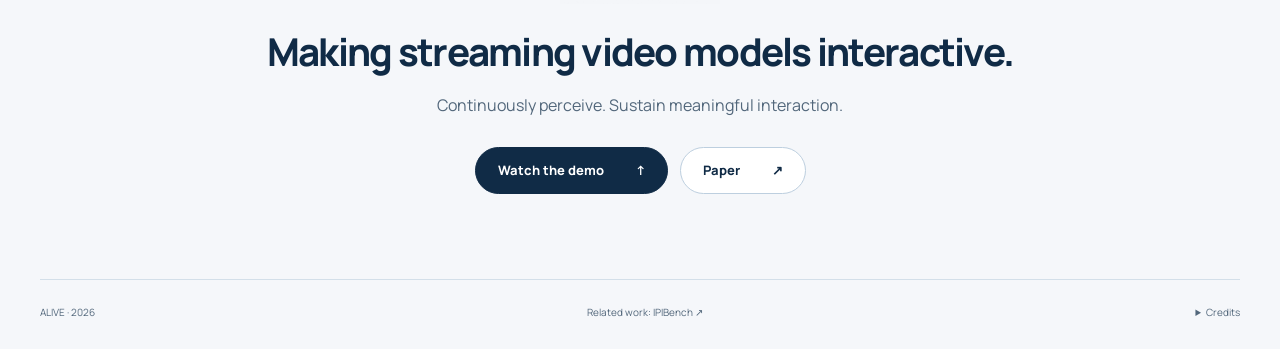
==== commit eb68099a: "Remove two introductory sentences from the project page" ====
--- a/ALIVE/index.html
+++ b/ALIVE/index.html
@@ -24,7 +24,6 @@
   <section class="hero container" aria-labelledby="title">
     <div class="hero-heading"><p class="eyebrow"><span class="signal-dot"></span>TOWARD INTERACTIVE STREAMING</p>
     <h1 id="title"><span>ALIVE:</span> Making Streaming Video Models Interactive</h1>
-    <p>Continuously observing the world. Interacting as it unfolds.</p>
     <div class="resource-links" aria-label="Project resources">
       <a class="resource-link" href="https://arxiv.org/pdf/2611.21366" target="_blank" rel="noopener" aria-label="Read the ALIVE paper on arXiv"><svg viewBox="0 0 24 24" width="21" height="21" fill="none" stroke="currentColor" stroke-width="1.7" aria-hidden="true"><path d="M14 3H6a2 2 0 0 0-2 2v14a2 2 0 0 0 2 2h12a2 2 0 0 0 2-2V9Z"/><path d="M14 3v6h6M8 13h8M8 17h6"/></svg>Paper</a>
       <a class="resource-link" href="https://github.com/lijinzhao30/ALIVE" target="_blank" rel="noopener"><svg viewBox="0 0 24 24" width="21" height="21" fill="currentColor" aria-hidden="true"><path d="M12 .8a11.2 11.2 0 0 0-3.54 21.82c.56.1.77-.24.77-.54v-2.09c-3.13.68-3.8-1.33-3.8-1.33-.51-1.3-1.25-1.65-1.25-1.65-1.02-.7.08-.68.08-.68 1.13.08 1.72 1.16 1.72 1.16 1 1.71 2.62 1.22 3.26.94.1-.73.4-1.22.71-1.5-2.5-.28-5.13-1.25-5.13-5.57 0-1.23.44-2.23 1.16-3.02-.12-.28-.5-1.43.11-2.98 0 0 .95-.3 3.08 1.15a10.7 10.7 0 0 1 5.61 0c2.13-1.45 3.08-1.15 3.08-1.15.61 1.55.23 2.7.11 2.98.72.79 1.16 1.79 1.16 3.02 0 4.33-2.63 5.28-5.15 5.56.4.35.76 1.03.76 2.08v3.08c0 .3.2.65.78.54A11.2 11.2 0 0 0 12 .8Z"/></svg>Code</a>
@@ -84,7 +83,7 @@
   </div></section>
 
   <section id="data" class="section container">
-    <div class="section-heading reveal"><p class="eyebrow">DATA & EVALUATION</p><h2>Built around sustained interaction.</h2><p>Temporally grounded interaction data, paired with a benchmark for seeking feedback and completing the task.</p></div>
+    <div class="section-heading reveal"><p class="eyebrow">DATA & EVALUATION</p><h2>Built around sustained interaction.</h2></div>
     <div class="resource-grid">
       <article class="resource-card blue reveal"><span class="resource-name">ALIVE-SFT-288K</span><strong>288K</strong><h3>Contrastive supervision</h3><p>288,436 interaction examples for supervised fine-tuning.</p></article>
       <article class="resource-card orange reveal"><span class="resource-name">ALIVE-RL-3K</span><strong>3K</strong><h3>Behavior refinement</h3><p>3,523 interaction examples for reinforcement learning.</p></article>
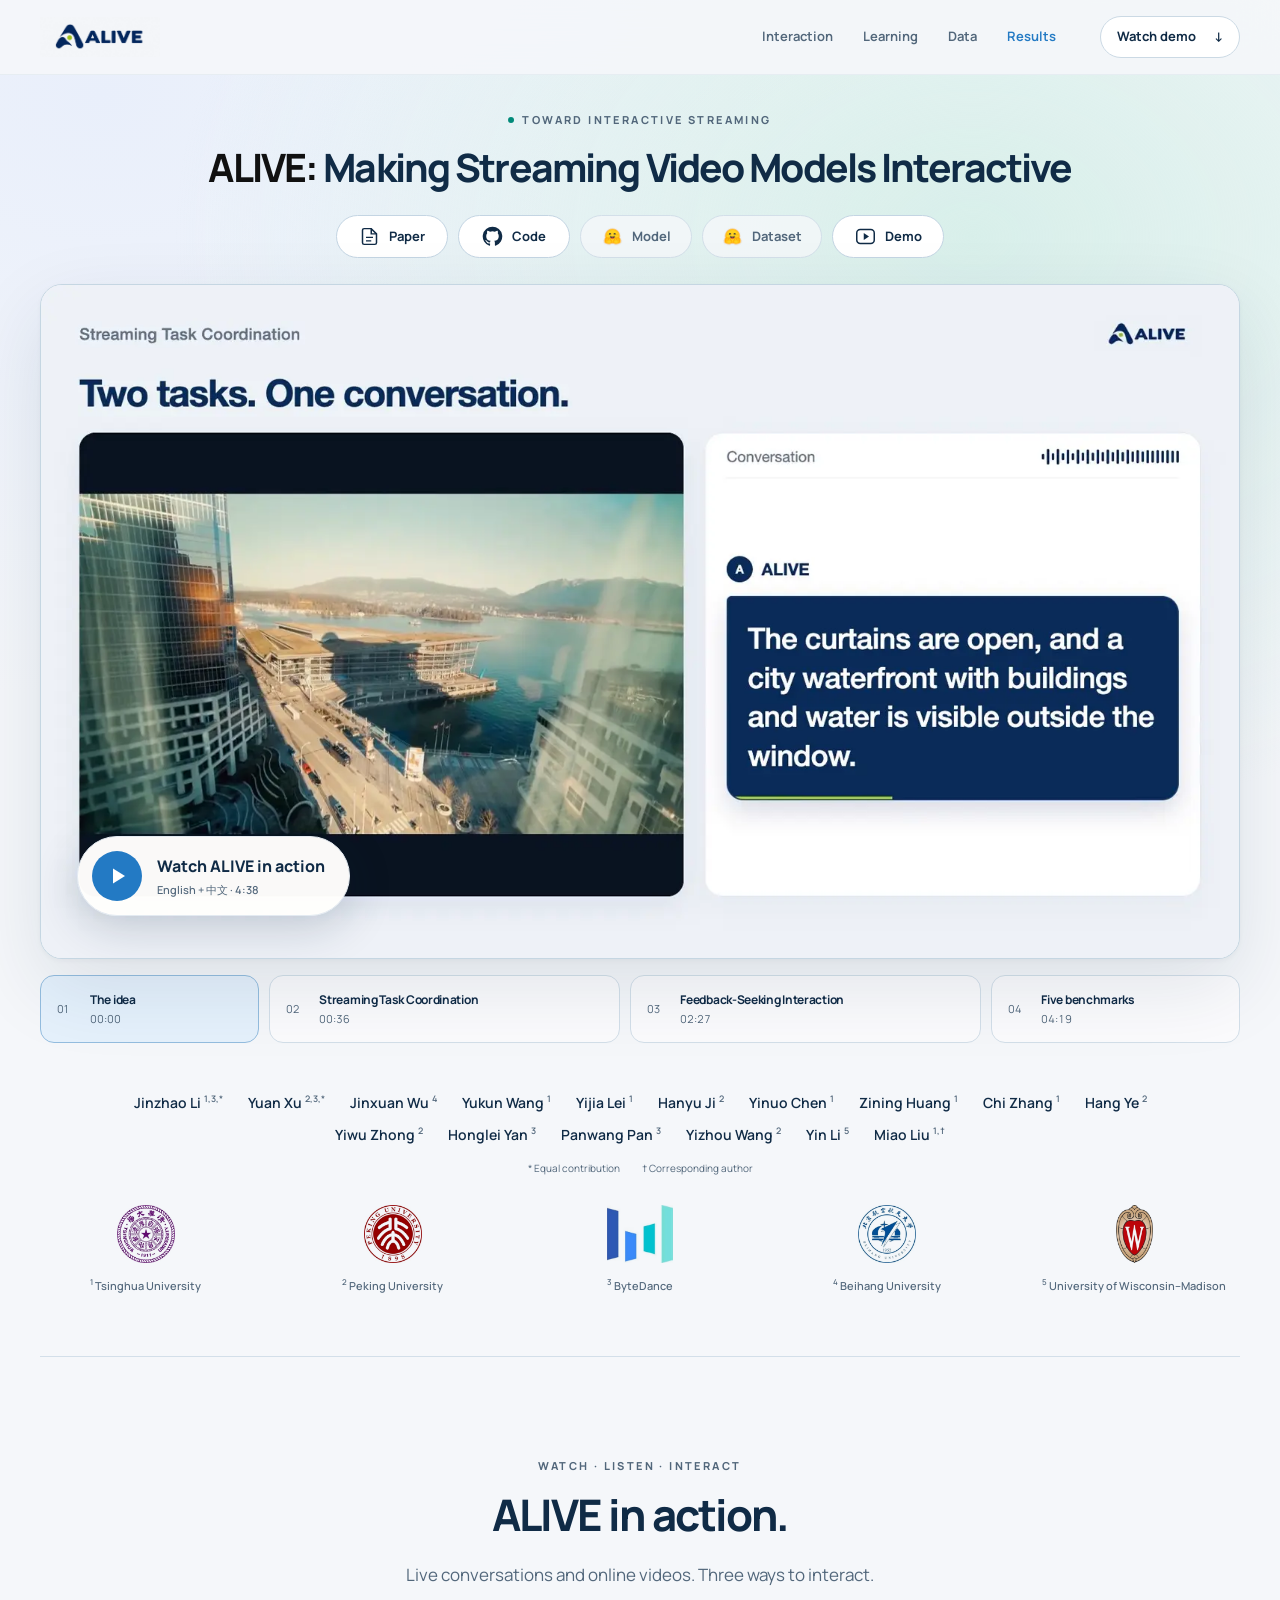
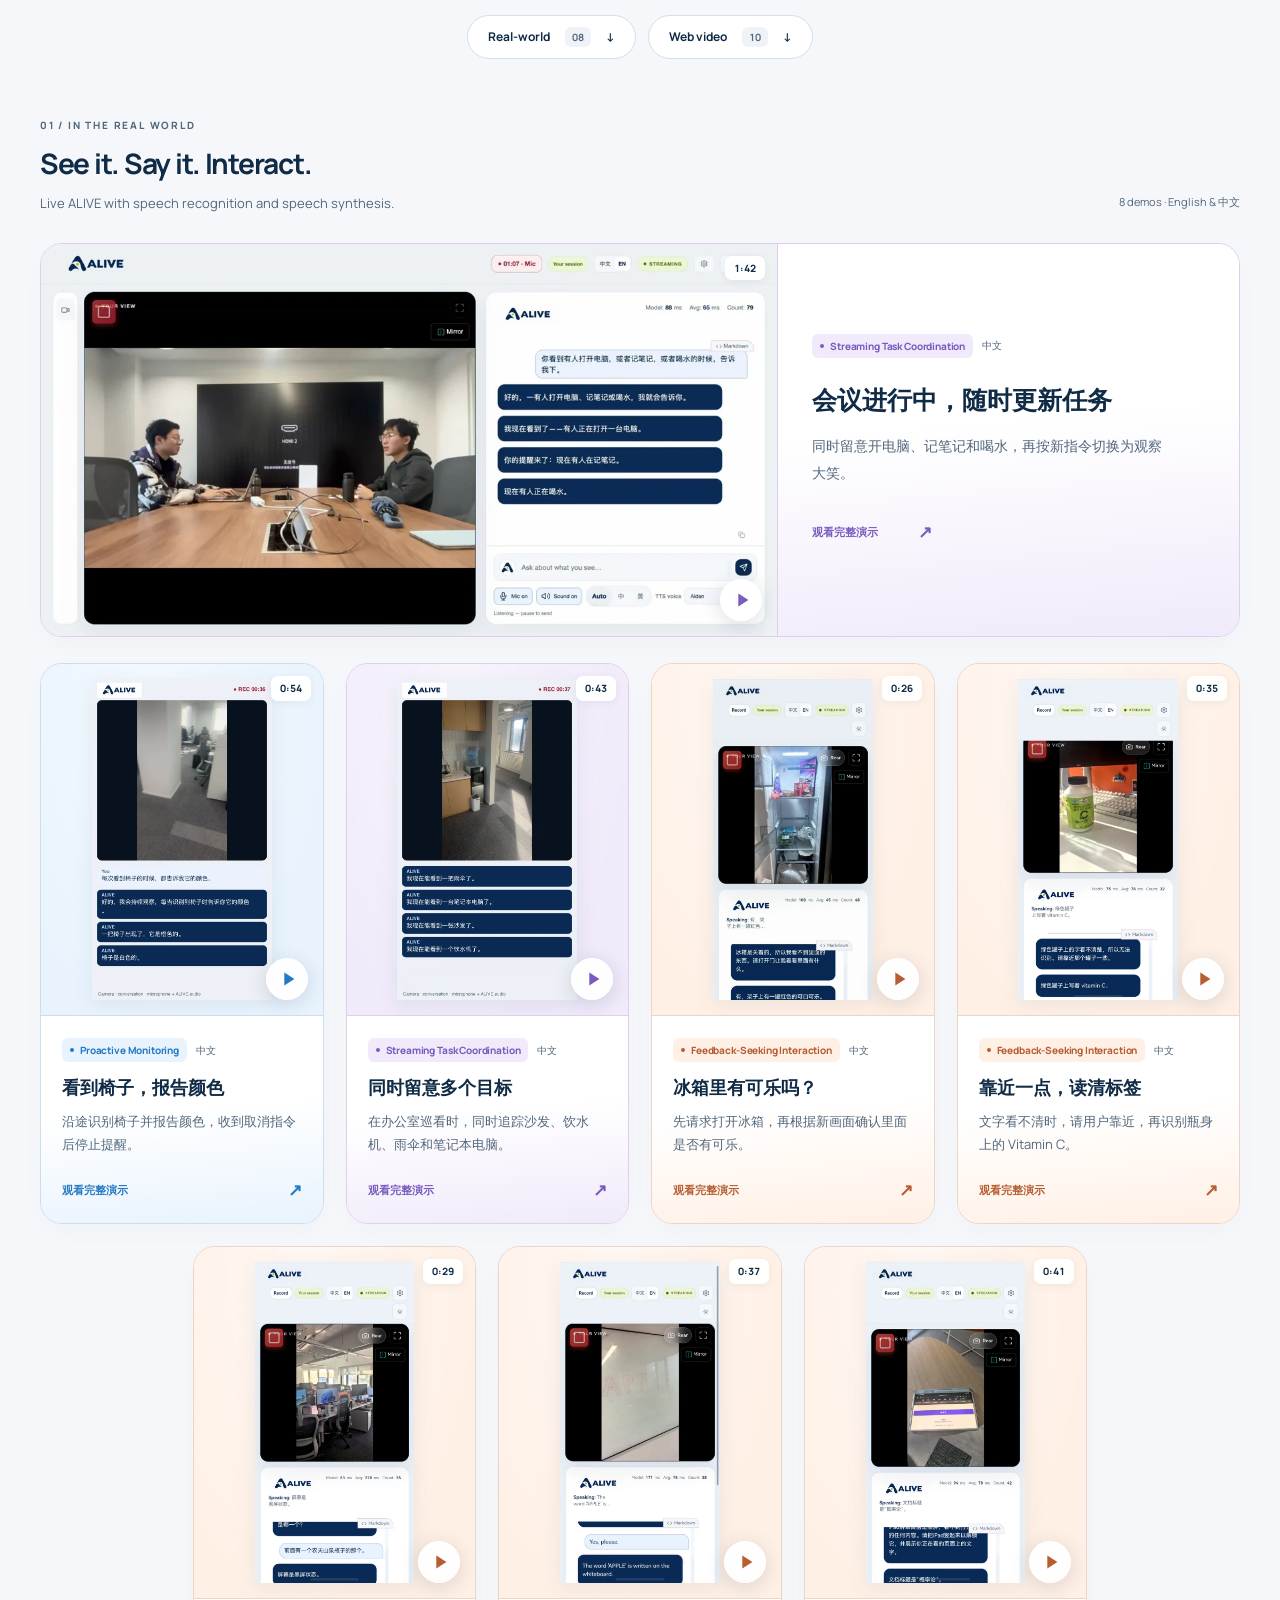
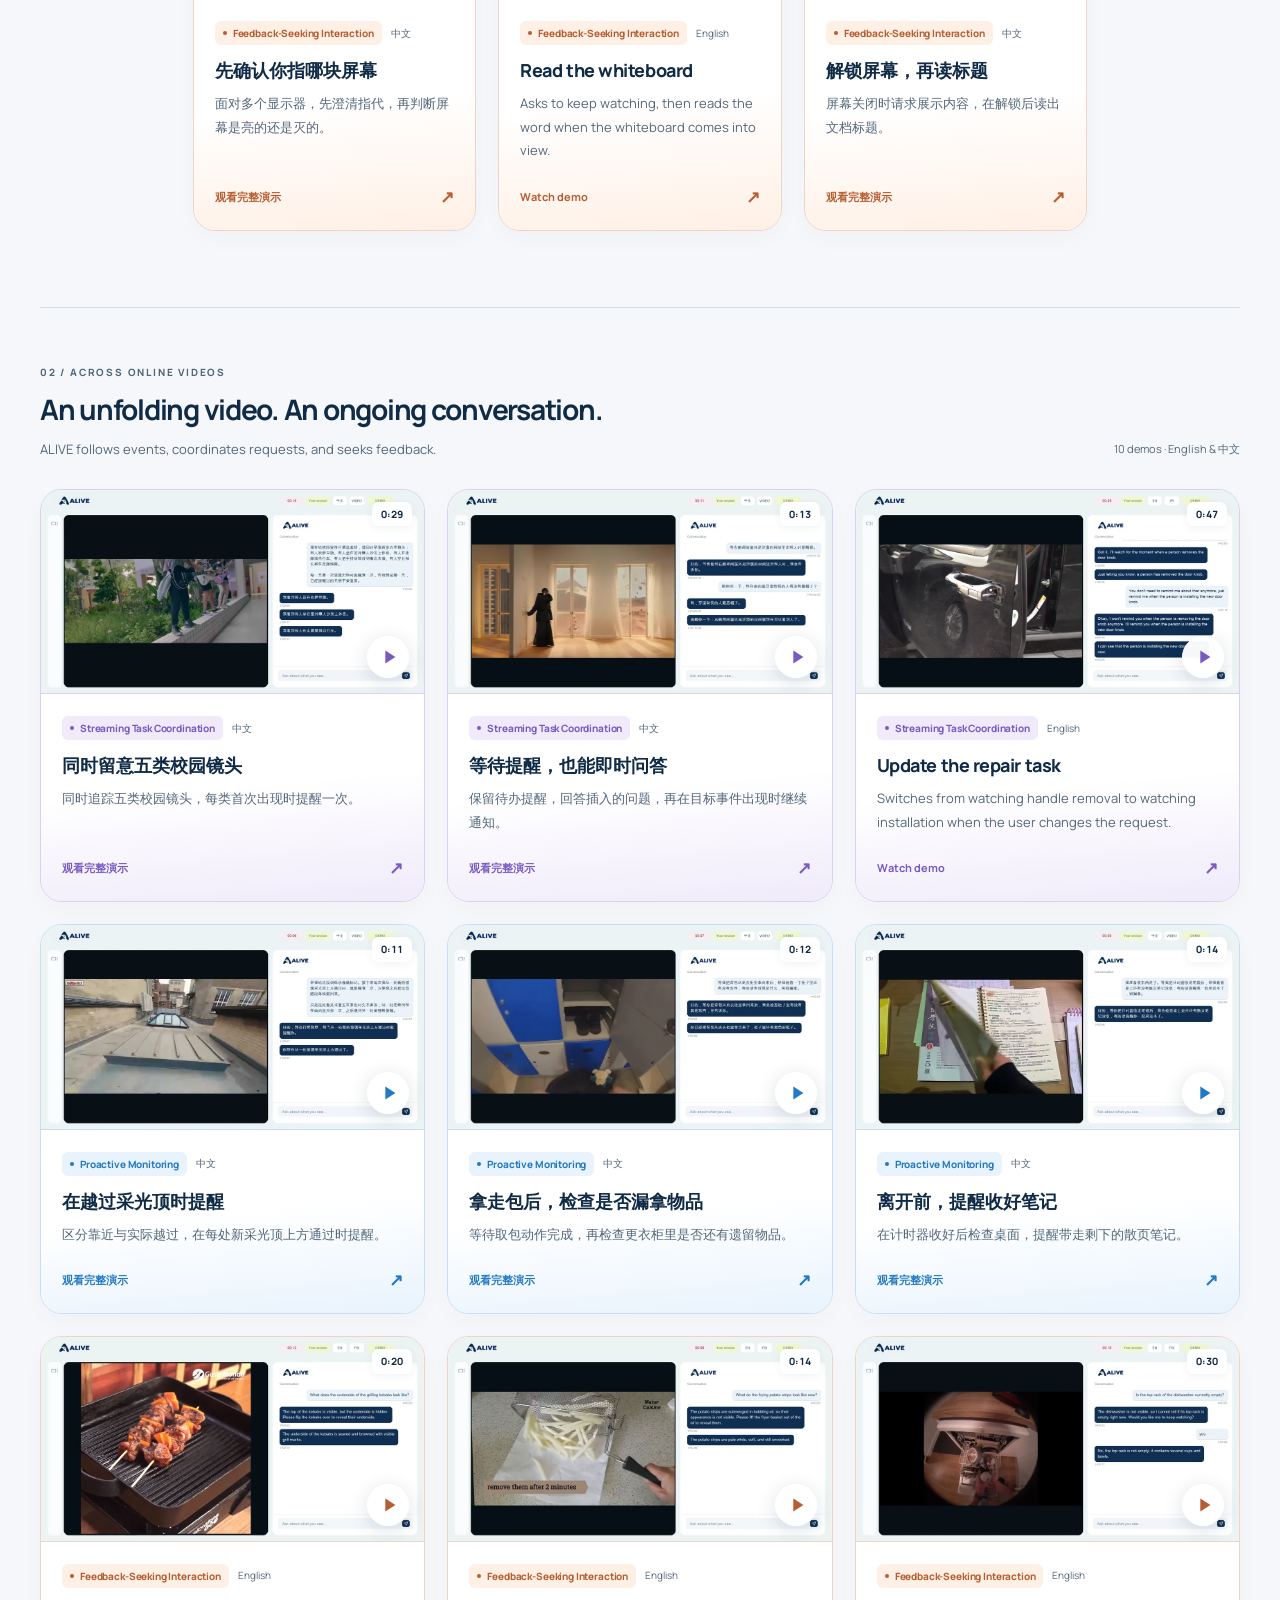
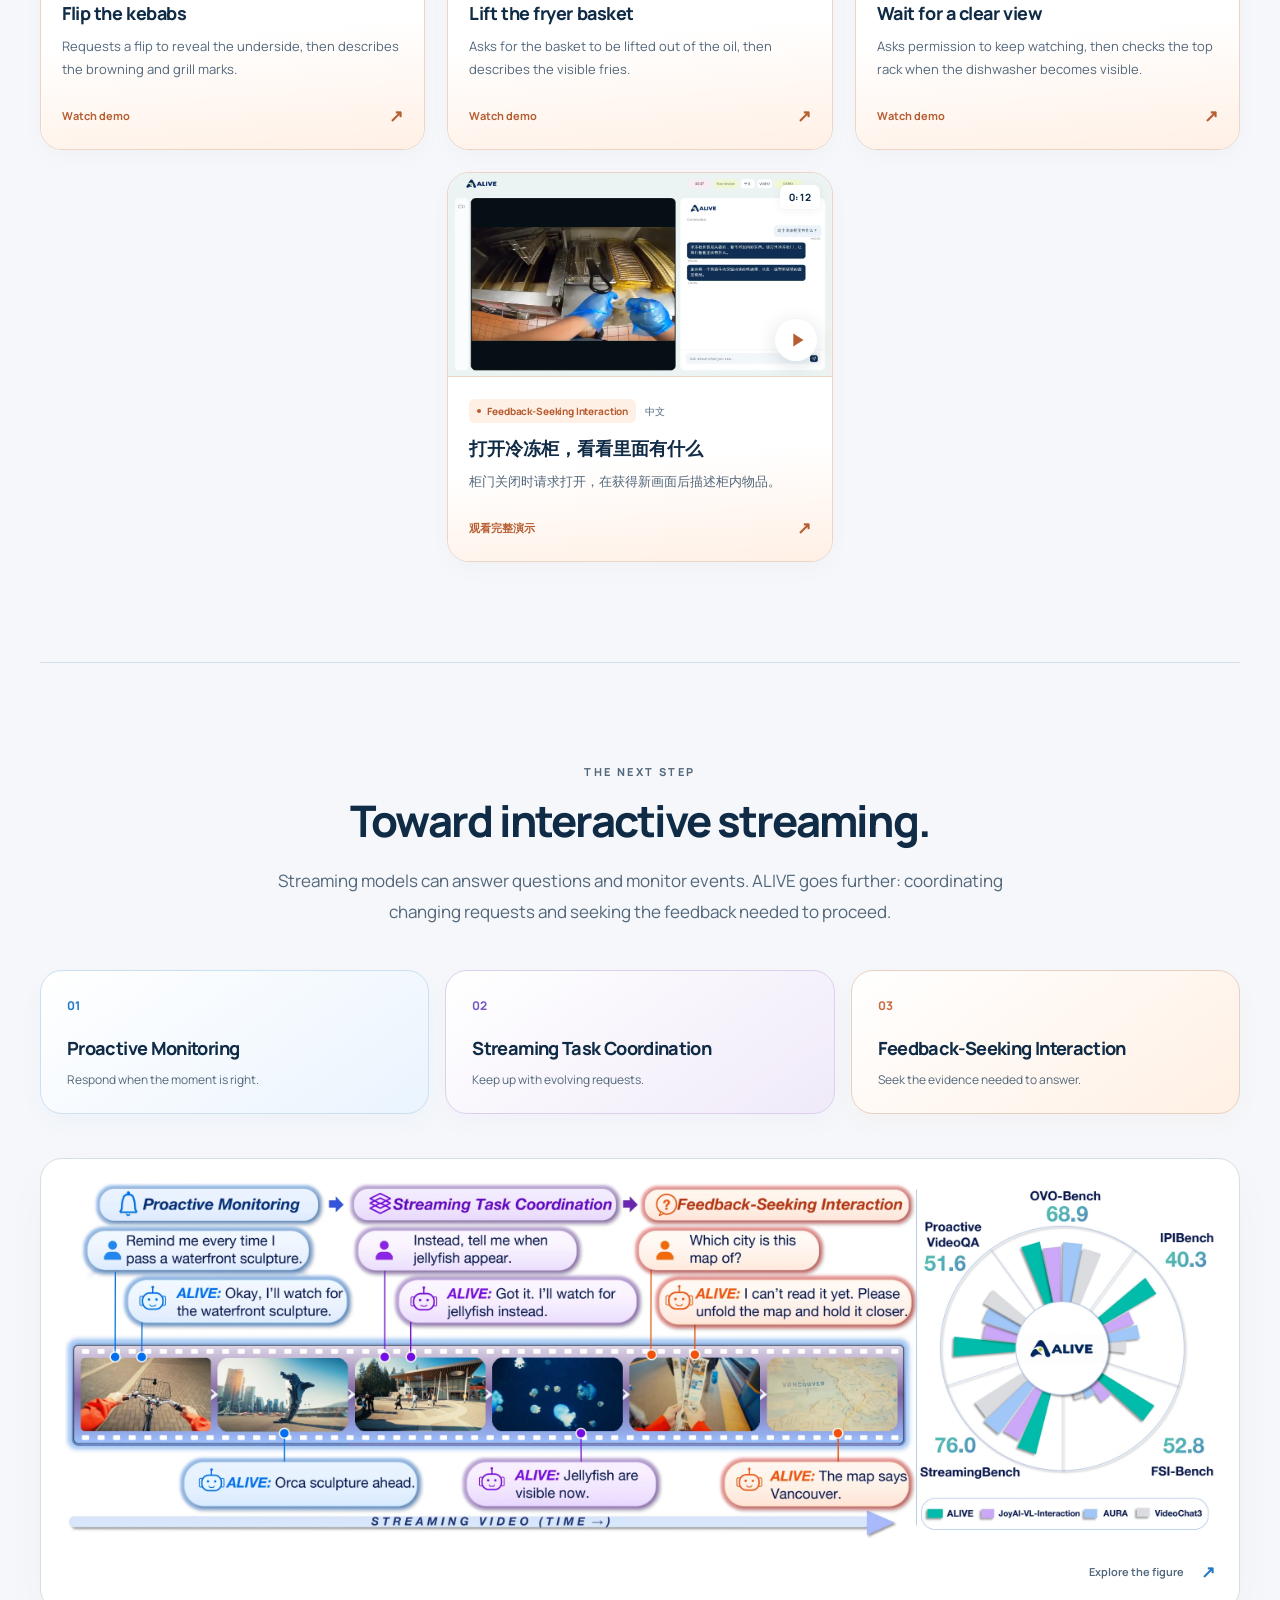
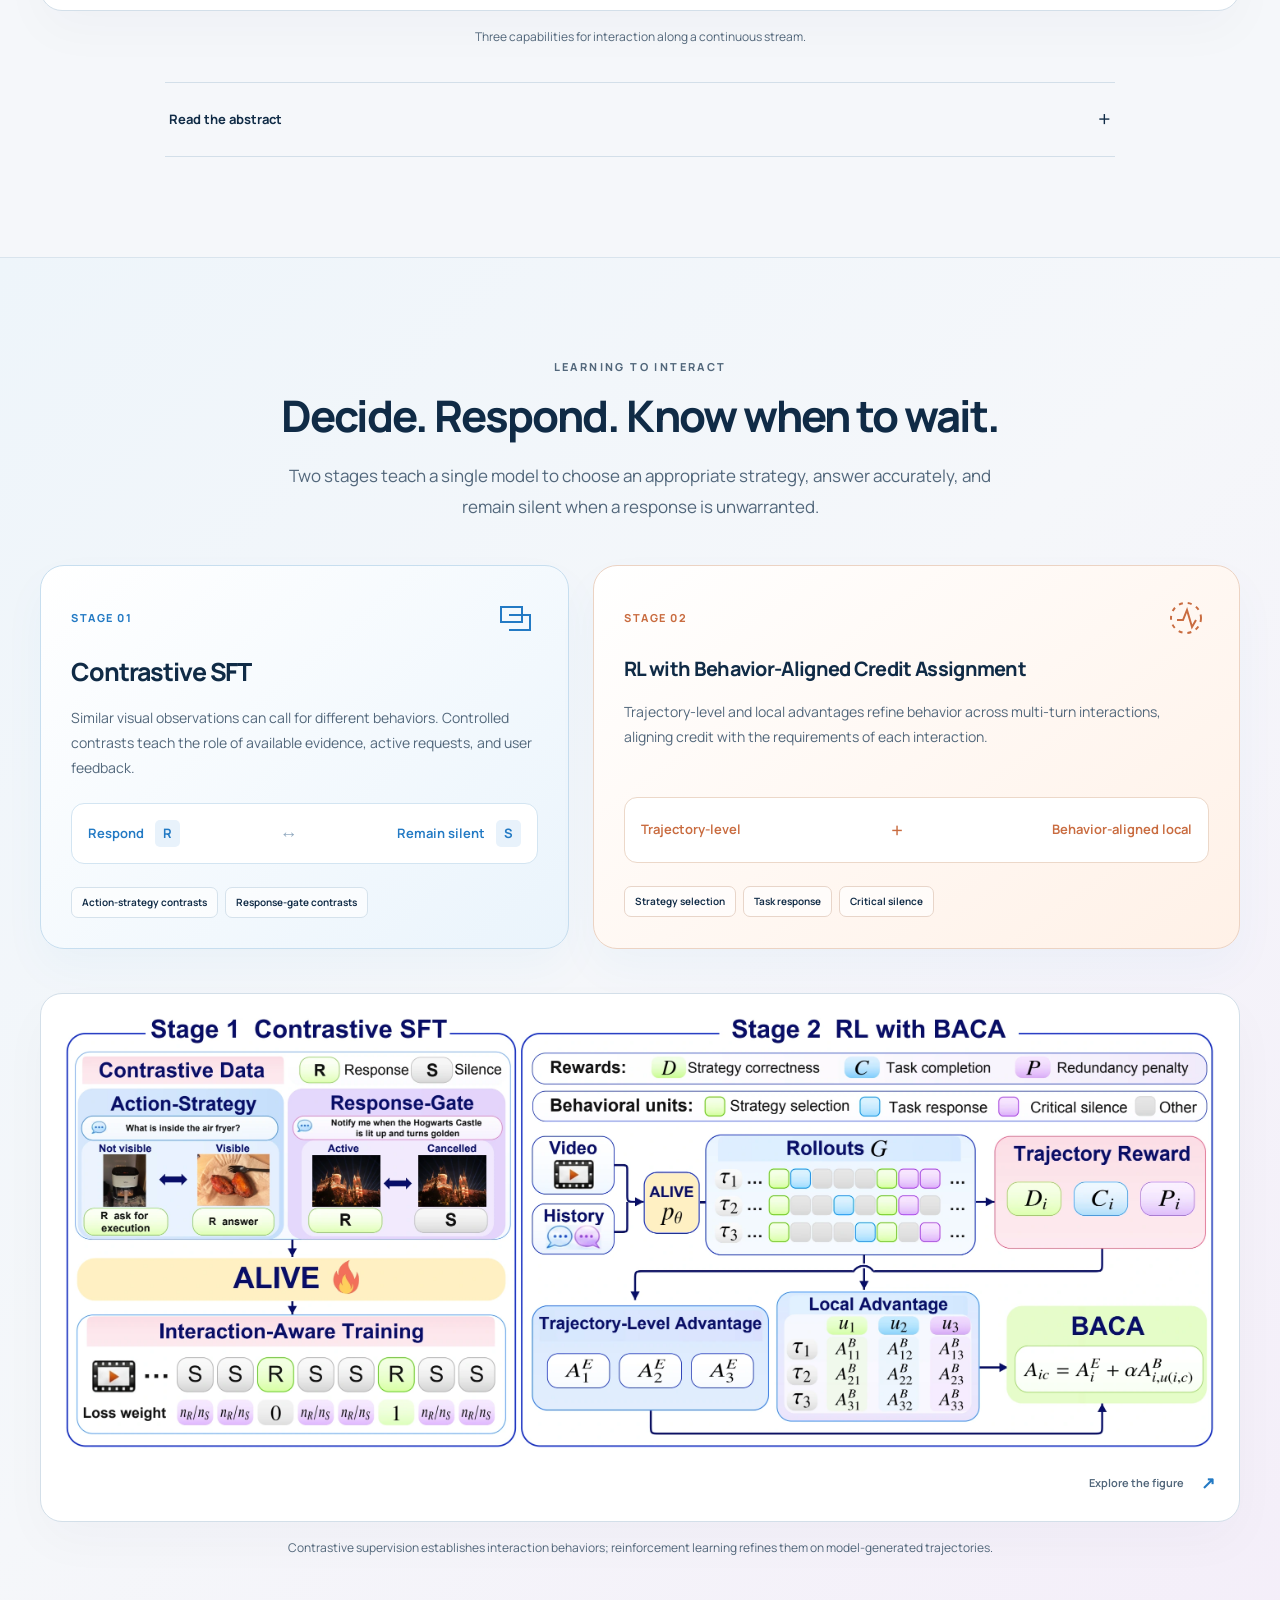
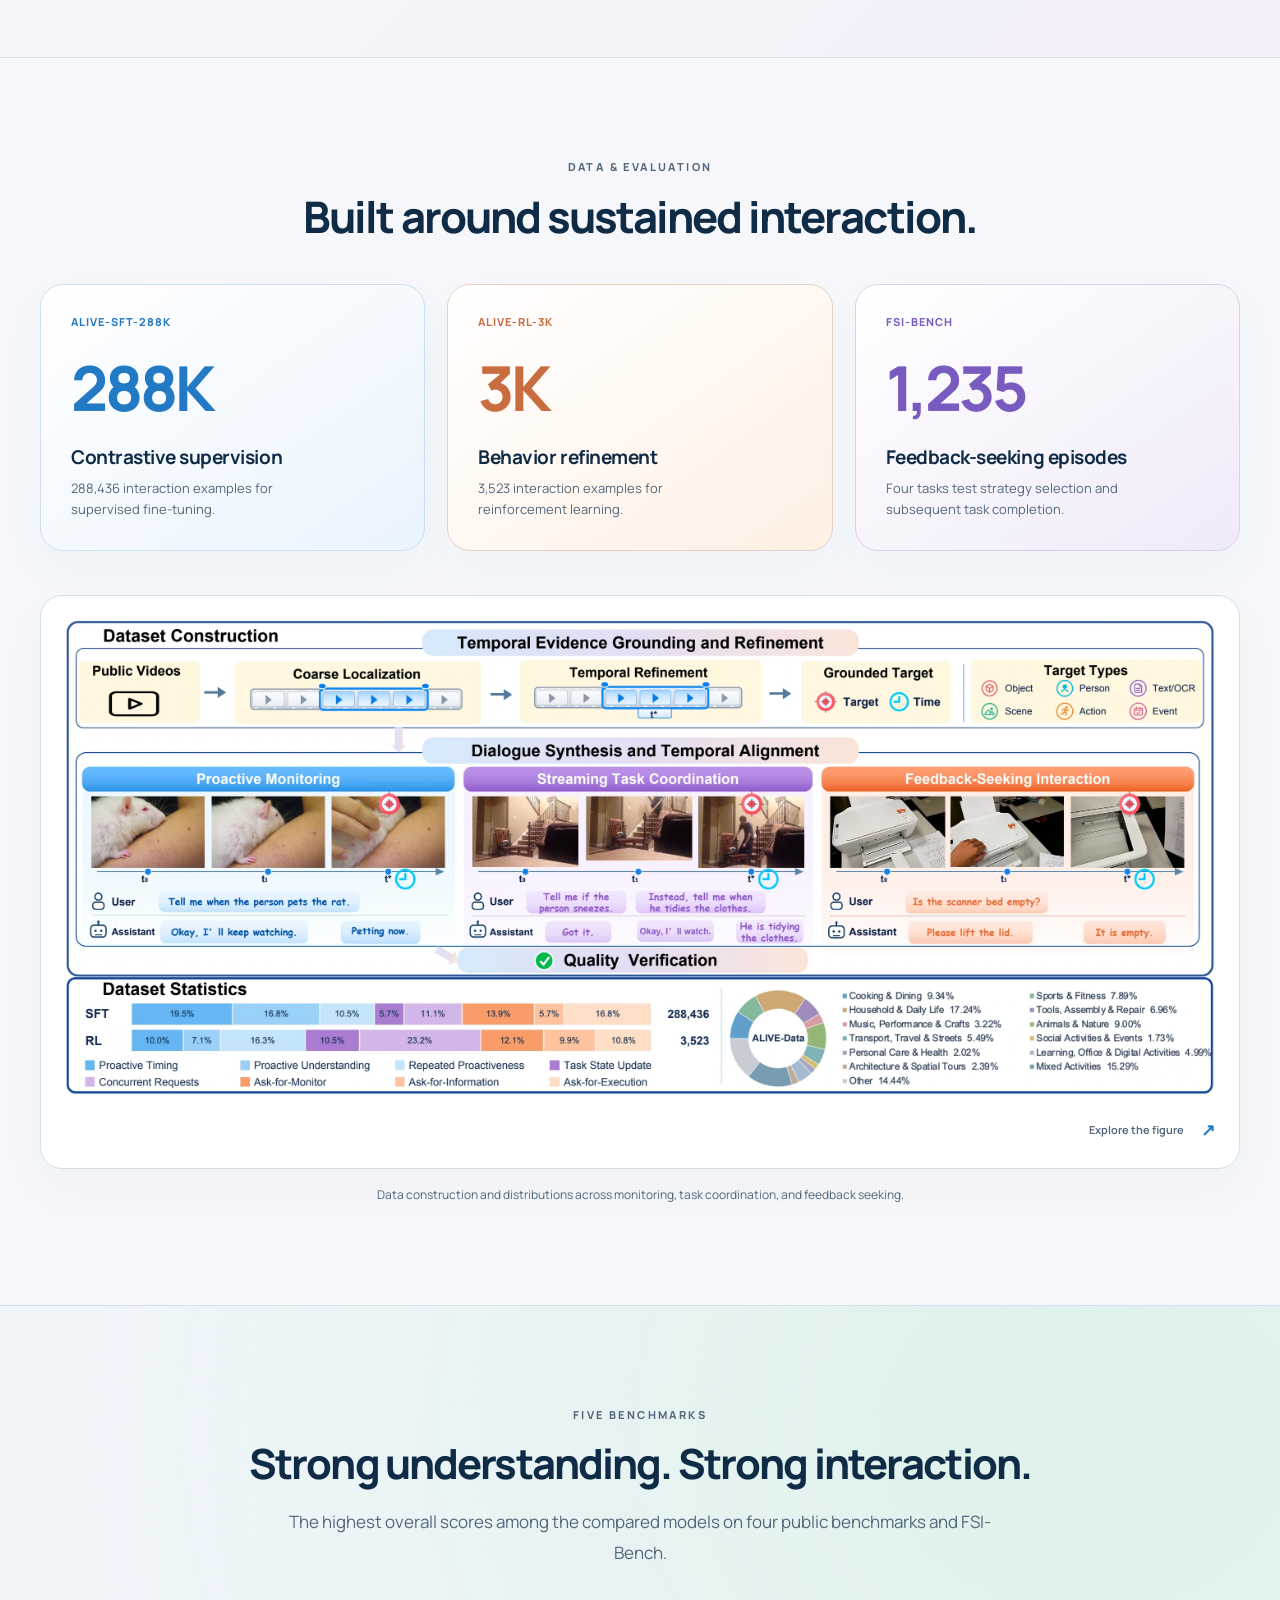
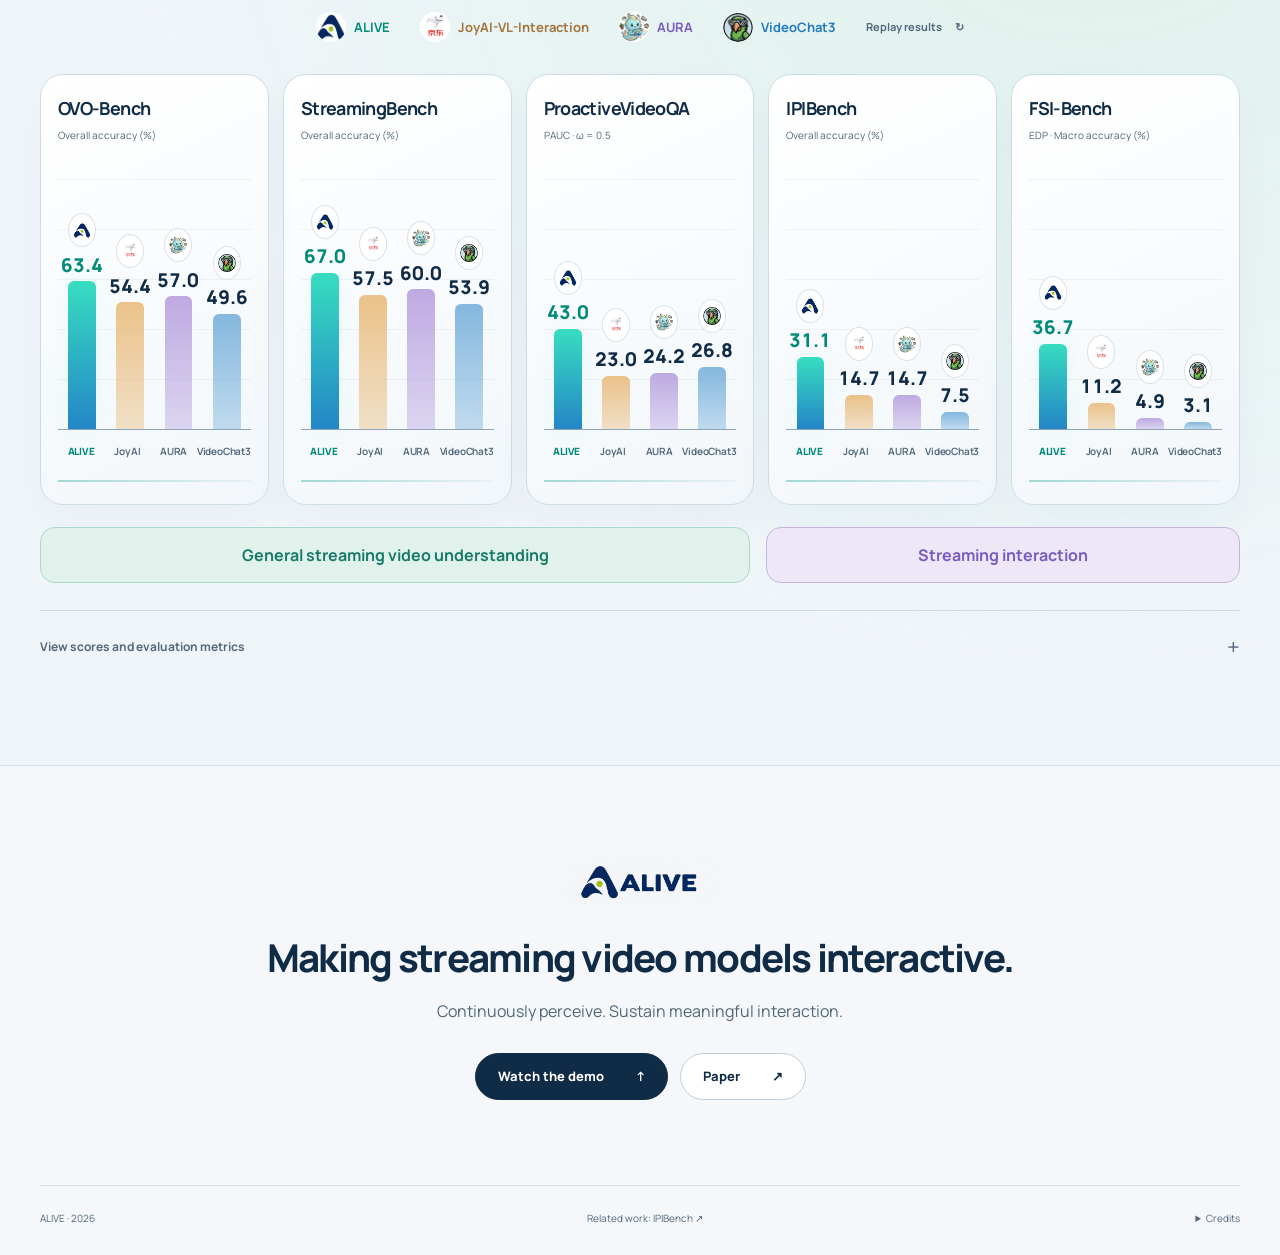
==== commit b65eb5c1: "Show all 18 real-world and web-video ALIVE demos in an interactive gallery" ====
--- a/ALIVE/index.html
+++ b/ALIVE/index.html
@@ -62,6 +62,130 @@
     </div>
   </section>
 
+  <!-- Demo gallery: every recording is visible; opening a player never filters the grid. -->
+  <section id="demos" class="section demo-gallery container" aria-labelledby="demos-title">
+    <div class="section-heading"><p class="eyebrow">WATCH · LISTEN · INTERACT</p><h2 id="demos-title">ALIVE in action.</h2><p>Live conversations and online videos. Three ways to interact.</p></div>
+    <div class="demo-gallery-nav" aria-label="Demo collections"><a href="#realworld-demos">Real-world <span>08</span><span aria-hidden="true">↓</span></a><a href="#webvideo-demos">Web video <span>10</span><span aria-hidden="true">↓</span></a></div>
+    <div class="demo-collection" id="realworld-demos" aria-labelledby="realworld-title">
+      <div class="demo-collection-head"><div><p class="eyebrow">01 / IN THE REAL WORLD</p><h3 id="realworld-title">See it. Say it. Interact.</h3><p>Live ALIVE with speech recognition and speech synthesis.</p></div><span class="demo-count">8 demos · English & 中文</span></div>
+<article class="demo-card demo-feature" data-category="coordinate">
+      <a class="demo-open" href="assets/demos/realworld/meeting-tasks.mp4" data-demo="rw07" data-portrait="false" aria-label="播放: 会议进行中，随时更新任务">
+        <div class="demo-poster"><img src="assets/demos/realworld/meeting-tasks.webp" alt="" loading="lazy" decoding="async" width="1100" height="587"><span class="demo-duration">1:42</span><span class="demo-play-icon"><svg viewBox="0 0 24 24" width="22" height="22" fill="currentColor" aria-hidden="true"><path d="m8 5 11 7-11 7Z"/></svg></span></div>
+        <div class="demo-copy"><div class="demo-meta"><span class="demo-tag" lang="en">Streaming Task Coordination</span><span class="demo-language">中文</span></div><h4 lang="zh">会议进行中，随时更新任务</h4><p lang="zh">同时留意开电脑、记笔记和喝水，再按新指令切换为观察大笑。</p><span class="demo-watch" lang="zh">观看完整演示 <span aria-hidden="true">↗</span></span></div>
+      </a>
+    </article>
+      <div class="demo-grid demo-grid-portrait">
+<article class="demo-card demo-portrait" data-category="monitor">
+      <a class="demo-open" href="assets/demos/realworld/chair-colors.mp4" data-demo="rw06" data-portrait="true" aria-label="播放: 看到椅子，报告颜色">
+        <div class="demo-poster"><img src="assets/demos/realworld/chair-colors.webp" alt="" loading="lazy" decoding="async" width="600" height="1200"><span class="demo-duration">0:54</span><span class="demo-play-icon"><svg viewBox="0 0 24 24" width="22" height="22" fill="currentColor" aria-hidden="true"><path d="m8 5 11 7-11 7Z"/></svg></span></div>
+        <div class="demo-copy"><div class="demo-meta"><span class="demo-tag" lang="en">Proactive Monitoring</span><span class="demo-language">中文</span></div><h4 lang="zh">看到椅子，报告颜色</h4><p lang="zh">沿途识别椅子并报告颜色，收到取消指令后停止提醒。</p><span class="demo-watch" lang="zh">观看完整演示 <span aria-hidden="true">↗</span></span></div>
+      </a>
+    </article>
+<article class="demo-card demo-portrait" data-category="coordinate">
+      <a class="demo-open" href="assets/demos/realworld/office-targets.mp4" data-demo="rw08" data-portrait="true" aria-label="播放: 同时留意多个目标">
+        <div class="demo-poster"><img src="assets/demos/realworld/office-targets.webp" alt="" loading="lazy" decoding="async" width="600" height="1200"><span class="demo-duration">0:43</span><span class="demo-play-icon"><svg viewBox="0 0 24 24" width="22" height="22" fill="currentColor" aria-hidden="true"><path d="m8 5 11 7-11 7Z"/></svg></span></div>
+        <div class="demo-copy"><div class="demo-meta"><span class="demo-tag" lang="en">Streaming Task Coordination</span><span class="demo-language">中文</span></div><h4 lang="zh">同时留意多个目标</h4><p lang="zh">在办公室巡看时，同时追踪沙发、饮水机、雨伞和笔记本电脑。</p><span class="demo-watch" lang="zh">观看完整演示 <span aria-hidden="true">↗</span></span></div>
+      </a>
+    </article>
+<article class="demo-card demo-portrait" data-category="feedback">
+      <a class="demo-open" href="assets/demos/realworld/open-fridge.mp4" data-demo="rw01" data-portrait="true" aria-label="播放: 冰箱里有可乐吗？">
+        <div class="demo-poster"><img src="assets/demos/realworld/open-fridge.webp" alt="" loading="lazy" decoding="async" width="600" height="1200"><span class="demo-duration">0:26</span><span class="demo-play-icon"><svg viewBox="0 0 24 24" width="22" height="22" fill="currentColor" aria-hidden="true"><path d="m8 5 11 7-11 7Z"/></svg></span></div>
+        <div class="demo-copy"><div class="demo-meta"><span class="demo-tag" lang="en">Feedback-Seeking Interaction</span><span class="demo-language">中文</span></div><h4 lang="zh">冰箱里有可乐吗？</h4><p lang="zh">先请求打开冰箱，再根据新画面确认里面是否有可乐。</p><span class="demo-watch" lang="zh">观看完整演示 <span aria-hidden="true">↗</span></span></div>
+      </a>
+    </article>
+<article class="demo-card demo-portrait" data-category="feedback">
+      <a class="demo-open" href="assets/demos/realworld/read-label.mp4" data-demo="rw02" data-portrait="true" aria-label="播放: 靠近一点，读清标签">
+        <div class="demo-poster"><img src="assets/demos/realworld/read-label.webp" alt="" loading="lazy" decoding="async" width="600" height="1200"><span class="demo-duration">0:35</span><span class="demo-play-icon"><svg viewBox="0 0 24 24" width="22" height="22" fill="currentColor" aria-hidden="true"><path d="m8 5 11 7-11 7Z"/></svg></span></div>
+        <div class="demo-copy"><div class="demo-meta"><span class="demo-tag" lang="en">Feedback-Seeking Interaction</span><span class="demo-language">中文</span></div><h4 lang="zh">靠近一点，读清标签</h4><p lang="zh">文字看不清时，请用户靠近，再识别瓶身上的 Vitamin C。</p><span class="demo-watch" lang="zh">观看完整演示 <span aria-hidden="true">↗</span></span></div>
+      </a>
+    </article>
+<article class="demo-card demo-portrait" data-category="feedback">
+      <a class="demo-open" href="assets/demos/realworld/clarify-screen.mp4" data-demo="rw03" data-portrait="true" aria-label="播放: 先确认你指哪块屏幕">
+        <div class="demo-poster"><img src="assets/demos/realworld/clarify-screen.webp" alt="" loading="lazy" decoding="async" width="600" height="1200"><span class="demo-duration">0:29</span><span class="demo-play-icon"><svg viewBox="0 0 24 24" width="22" height="22" fill="currentColor" aria-hidden="true"><path d="m8 5 11 7-11 7Z"/></svg></span></div>
+        <div class="demo-copy"><div class="demo-meta"><span class="demo-tag" lang="en">Feedback-Seeking Interaction</span><span class="demo-language">中文</span></div><h4 lang="zh">先确认你指哪块屏幕</h4><p lang="zh">面对多个显示器，先澄清指代，再判断屏幕是亮的还是灭的。</p><span class="demo-watch" lang="zh">观看完整演示 <span aria-hidden="true">↗</span></span></div>
+      </a>
+    </article>
+<article class="demo-card demo-portrait" data-category="feedback">
+      <a class="demo-open" href="assets/demos/realworld/read-whiteboard.mp4" data-demo="rw04" data-portrait="true" aria-label="Play: Read the whiteboard">
+        <div class="demo-poster"><img src="assets/demos/realworld/read-whiteboard.webp" alt="" loading="lazy" decoding="async" width="600" height="1200"><span class="demo-duration">0:37</span><span class="demo-play-icon"><svg viewBox="0 0 24 24" width="22" height="22" fill="currentColor" aria-hidden="true"><path d="m8 5 11 7-11 7Z"/></svg></span></div>
+        <div class="demo-copy"><div class="demo-meta"><span class="demo-tag" lang="en">Feedback-Seeking Interaction</span><span class="demo-language">English</span></div><h4 lang="en">Read the whiteboard</h4><p lang="en">Asks to keep watching, then reads the word when the whiteboard comes into view.</p><span class="demo-watch" lang="en">Watch demo <span aria-hidden="true">↗</span></span></div>
+      </a>
+    </article>
+<article class="demo-card demo-portrait" data-category="feedback">
+      <a class="demo-open" href="assets/demos/realworld/unlock-tablet.mp4" data-demo="rw05" data-portrait="true" aria-label="播放: 解锁屏幕，再读标题">
+        <div class="demo-poster"><img src="assets/demos/realworld/unlock-tablet.webp" alt="" loading="lazy" decoding="async" width="600" height="1200"><span class="demo-duration">0:41</span><span class="demo-play-icon"><svg viewBox="0 0 24 24" width="22" height="22" fill="currentColor" aria-hidden="true"><path d="m8 5 11 7-11 7Z"/></svg></span></div>
+        <div class="demo-copy"><div class="demo-meta"><span class="demo-tag" lang="en">Feedback-Seeking Interaction</span><span class="demo-language">中文</span></div><h4 lang="zh">解锁屏幕，再读标题</h4><p lang="zh">屏幕关闭时请求展示内容，在解锁后读出文档标题。</p><span class="demo-watch" lang="zh">观看完整演示 <span aria-hidden="true">↗</span></span></div>
+      </a>
+    </article>
+      </div>
+    </div>
+    <div class="demo-collection" id="webvideo-demos" aria-labelledby="webvideo-title">
+      <div class="demo-collection-head"><div><p class="eyebrow">02 / ACROSS ONLINE VIDEOS</p><h3 id="webvideo-title">An unfolding video. An ongoing conversation.</h3><p>ALIVE follows events, coordinates requests, and seeks feedback.</p></div><span class="demo-count">10 demos · English & 中文</span></div>
+      <div class="demo-grid demo-grid-landscape">
+<article class="demo-card" data-category="coordinate">
+      <a class="demo-open" href="assets/demos/webvideo/campus-tasks.mp4" data-demo="web01" data-portrait="false" aria-label="播放: 同时留意五类校园镜头">
+        <div class="demo-poster"><img src="assets/demos/webvideo/campus-tasks.webp" alt="" loading="lazy" decoding="async" width="1100" height="587"><span class="demo-duration">0:29</span><span class="demo-play-icon"><svg viewBox="0 0 24 24" width="22" height="22" fill="currentColor" aria-hidden="true"><path d="m8 5 11 7-11 7Z"/></svg></span></div>
+        <div class="demo-copy"><div class="demo-meta"><span class="demo-tag" lang="en">Streaming Task Coordination</span><span class="demo-language">中文</span></div><h4 lang="zh">同时留意五类校园镜头</h4><p lang="zh">同时追踪五类校园镜头，每类首次出现时提醒一次。</p><span class="demo-watch" lang="zh">观看完整演示 <span aria-hidden="true">↗</span></span></div>
+      </a>
+    </article>
+<article class="demo-card" data-category="coordinate">
+      <a class="demo-open" href="assets/demos/webvideo/questions-and-alerts.mp4" data-demo="web02" data-portrait="false" aria-label="播放: 等待提醒，也能即时问答">
+        <div class="demo-poster"><img src="assets/demos/webvideo/questions-and-alerts.webp" alt="" loading="lazy" decoding="async" width="1100" height="587"><span class="demo-duration">0:13</span><span class="demo-play-icon"><svg viewBox="0 0 24 24" width="22" height="22" fill="currentColor" aria-hidden="true"><path d="m8 5 11 7-11 7Z"/></svg></span></div>
+        <div class="demo-copy"><div class="demo-meta"><span class="demo-tag" lang="en">Streaming Task Coordination</span><span class="demo-language">中文</span></div><h4 lang="zh">等待提醒，也能即时问答</h4><p lang="zh">保留待办提醒，回答插入的问题，再在目标事件出现时继续通知。</p><span class="demo-watch" lang="zh">观看完整演示 <span aria-hidden="true">↗</span></span></div>
+      </a>
+    </article>
+<article class="demo-card" data-category="coordinate">
+      <a class="demo-open" href="assets/demos/webvideo/update-repair-task.mp4" data-demo="web05" data-portrait="false" aria-label="Play: Update the repair task">
+        <div class="demo-poster"><img src="assets/demos/webvideo/update-repair-task.webp" alt="" loading="lazy" decoding="async" width="1100" height="587"><span class="demo-duration">0:47</span><span class="demo-play-icon"><svg viewBox="0 0 24 24" width="22" height="22" fill="currentColor" aria-hidden="true"><path d="m8 5 11 7-11 7Z"/></svg></span></div>
+        <div class="demo-copy"><div class="demo-meta"><span class="demo-tag" lang="en">Streaming Task Coordination</span><span class="demo-language">English</span></div><h4 lang="en">Update the repair task</h4><p lang="en">Switches from watching handle removal to watching installation when the user changes the request.</p><span class="demo-watch" lang="en">Watch demo <span aria-hidden="true">↗</span></span></div>
+      </a>
+    </article>
+<article class="demo-card" data-category="monitor">
+      <a class="demo-open" href="assets/demos/webvideo/skylight-alerts.mp4" data-demo="web04" data-portrait="false" aria-label="播放: 在越过采光顶时提醒">
+        <div class="demo-poster"><img src="assets/demos/webvideo/skylight-alerts.webp" alt="" loading="lazy" decoding="async" width="1100" height="587"><span class="demo-duration">0:11</span><span class="demo-play-icon"><svg viewBox="0 0 24 24" width="22" height="22" fill="currentColor" aria-hidden="true"><path d="m8 5 11 7-11 7Z"/></svg></span></div>
+        <div class="demo-copy"><div class="demo-meta"><span class="demo-tag" lang="en">Proactive Monitoring</span><span class="demo-language">中文</span></div><h4 lang="zh">在越过采光顶时提醒</h4><p lang="zh">区分靠近与实际越过，在每处新采光顶上方通过时提醒。</p><span class="demo-watch" lang="zh">观看完整演示 <span aria-hidden="true">↗</span></span></div>
+      </a>
+    </article>
+<article class="demo-card" data-category="monitor">
+      <a class="demo-open" href="assets/demos/webvideo/locker-check.mp4" data-demo="web07" data-portrait="false" aria-label="播放: 拿走包后，检查是否漏拿物品">
+        <div class="demo-poster"><img src="assets/demos/webvideo/locker-check.webp" alt="" loading="lazy" decoding="async" width="1100" height="587"><span class="demo-duration">0:12</span><span class="demo-play-icon"><svg viewBox="0 0 24 24" width="22" height="22" fill="currentColor" aria-hidden="true"><path d="m8 5 11 7-11 7Z"/></svg></span></div>
+        <div class="demo-copy"><div class="demo-meta"><span class="demo-tag" lang="en">Proactive Monitoring</span><span class="demo-language">中文</span></div><h4 lang="zh">拿走包后，检查是否漏拿物品</h4><p lang="zh">等待取包动作完成，再检查更衣柜里是否还有遗留物品。</p><span class="demo-watch" lang="zh">观看完整演示 <span aria-hidden="true">↗</span></span></div>
+      </a>
+    </article>
+<article class="demo-card" data-category="monitor">
+      <a class="demo-open" href="assets/demos/webvideo/pack-notes.mp4" data-demo="web08" data-portrait="false" aria-label="播放: 离开前，提醒收好笔记">
+        <div class="demo-poster"><img src="assets/demos/webvideo/pack-notes.webp" alt="" loading="lazy" decoding="async" width="1100" height="587"><span class="demo-duration">0:14</span><span class="demo-play-icon"><svg viewBox="0 0 24 24" width="22" height="22" fill="currentColor" aria-hidden="true"><path d="m8 5 11 7-11 7Z"/></svg></span></div>
+        <div class="demo-copy"><div class="demo-meta"><span class="demo-tag" lang="en">Proactive Monitoring</span><span class="demo-language">中文</span></div><h4 lang="zh">离开前，提醒收好笔记</h4><p lang="zh">在计时器收好后检查桌面，提醒带走剩下的散页笔记。</p><span class="demo-watch" lang="zh">观看完整演示 <span aria-hidden="true">↗</span></span></div>
+      </a>
+    </article>
+<article class="demo-card" data-category="feedback">
+      <a class="demo-open" href="assets/demos/webvideo/flip-kebabs.mp4" data-demo="web03" data-portrait="false" aria-label="Play: Flip the kebabs">
+        <div class="demo-poster"><img src="assets/demos/webvideo/flip-kebabs.webp" alt="" loading="lazy" decoding="async" width="1100" height="587"><span class="demo-duration">0:20</span><span class="demo-play-icon"><svg viewBox="0 0 24 24" width="22" height="22" fill="currentColor" aria-hidden="true"><path d="m8 5 11 7-11 7Z"/></svg></span></div>
+        <div class="demo-copy"><div class="demo-meta"><span class="demo-tag" lang="en">Feedback-Seeking Interaction</span><span class="demo-language">English</span></div><h4 lang="en">Flip the kebabs</h4><p lang="en">Requests a flip to reveal the underside, then describes the browning and grill marks.</p><span class="demo-watch" lang="en">Watch demo <span aria-hidden="true">↗</span></span></div>
+      </a>
+    </article>
+<article class="demo-card" data-category="feedback">
+      <a class="demo-open" href="assets/demos/webvideo/lift-fryer-basket.mp4" data-demo="web06" data-portrait="false" aria-label="Play: Lift the fryer basket">
+        <div class="demo-poster"><img src="assets/demos/webvideo/lift-fryer-basket.webp" alt="" loading="lazy" decoding="async" width="1100" height="587"><span class="demo-duration">0:14</span><span class="demo-play-icon"><svg viewBox="0 0 24 24" width="22" height="22" fill="currentColor" aria-hidden="true"><path d="m8 5 11 7-11 7Z"/></svg></span></div>
+        <div class="demo-copy"><div class="demo-meta"><span class="demo-tag" lang="en">Feedback-Seeking Interaction</span><span class="demo-language">English</span></div><h4 lang="en">Lift the fryer basket</h4><p lang="en">Asks for the basket to be lifted out of the oil, then describes the visible fries.</p><span class="demo-watch" lang="en">Watch demo <span aria-hidden="true">↗</span></span></div>
+      </a>
+    </article>
+<article class="demo-card" data-category="feedback">
+      <a class="demo-open" href="assets/demos/webvideo/watch-dishwasher.mp4" data-demo="web09" data-portrait="false" aria-label="Play: Wait for a clear view">
+        <div class="demo-poster"><img src="assets/demos/webvideo/watch-dishwasher.webp" alt="" loading="lazy" decoding="async" width="1100" height="587"><span class="demo-duration">0:30</span><span class="demo-play-icon"><svg viewBox="0 0 24 24" width="22" height="22" fill="currentColor" aria-hidden="true"><path d="m8 5 11 7-11 7Z"/></svg></span></div>
+        <div class="demo-copy"><div class="demo-meta"><span class="demo-tag" lang="en">Feedback-Seeking Interaction</span><span class="demo-language">English</span></div><h4 lang="en">Wait for a clear view</h4><p lang="en">Asks permission to keep watching, then checks the top rack when the dishwasher becomes visible.</p><span class="demo-watch" lang="en">Watch demo <span aria-hidden="true">↗</span></span></div>
+      </a>
+    </article>
+<article class="demo-card" data-category="feedback">
+      <a class="demo-open" href="assets/demos/webvideo/open-freezer.mp4" data-demo="web10" data-portrait="false" aria-label="播放: 打开冷冻柜，看看里面有什么">
+        <div class="demo-poster"><img src="assets/demos/webvideo/open-freezer.webp" alt="" loading="lazy" decoding="async" width="1100" height="587"><span class="demo-duration">0:12</span><span class="demo-play-icon"><svg viewBox="0 0 24 24" width="22" height="22" fill="currentColor" aria-hidden="true"><path d="m8 5 11 7-11 7Z"/></svg></span></div>
+        <div class="demo-copy"><div class="demo-meta"><span class="demo-tag" lang="en">Feedback-Seeking Interaction</span><span class="demo-language">中文</span></div><h4 lang="zh">打开冷冻柜，看看里面有什么</h4><p lang="zh">柜门关闭时请求打开，在获得新画面后描述柜内物品。</p><span class="demo-watch" lang="zh">观看完整演示 <span aria-hidden="true">↗</span></span></div>
+      </a>
+    </article>
+      </div>
+    </div>
+  </section>
+
   <section id="capabilities" class="section container">
     <div class="section-heading reveal"><p class="eyebrow">THE NEXT STEP</p><h2>Toward interactive streaming.</h2><p>Streaming models can answer questions and monitor events. ALIVE goes further: coordinating changing requests and seeking the feedback needed to proceed.</p></div>
     <div class="capability-tabs" aria-label="ALIVE interaction capabilities">
@@ -105,5 +229,9 @@
 </main>
 <footer class="container"><span>ALIVE · 2026</span><a href="https://lijinzhao30.github.io/IPIBench/">Related work: IPIBench ↗</a><details><summary>Credits</summary><p>Demo music: “Life of Riley” by Kevin MacLeod (<a href="https://incompetech.com/">incompetech.com</a>), <a href="https://creativecommons.org/licenses/by/4.0/">CC BY 4.0</a>. Model icons belong to their respective projects. Manrope is licensed under the SIL Open Font License.</p></details></footer>
 <dialog id="figure-dialog" aria-labelledby="figure-title"><div class="dialog-head"><h2 id="figure-title">ALIVE overview</h2><a id="figure-pdf" href="assets/figures/teaser.pdf" target="_blank" rel="noopener">Open PDF ↗</a><button id="close-figure" aria-label="Close figure">×</button></div><div class="figure-scroll"><img id="full-figure" src="assets/figures/teaser.webp" alt="ALIVE overview"></div><p>Scroll to inspect the figure. Press Esc to close.</p></dialog>
+<dialog id="demo-dialog" class="demo-dialog" aria-labelledby="demo-dialog-title" aria-describedby="demo-dialog-description">
+  <div class="demo-dialog-toolbar"><span id="demo-dialog-position"></span><div class="demo-dialog-actions"><button id="previous-demo" aria-label="Previous demo">←</button><button id="next-demo" aria-label="Next demo">→</button><button id="close-demo" aria-label="Close demo" autofocus>×</button></div></div>
+  <div class="demo-dialog-content"><div class="demo-player-wrap"><video id="gallery-player" controls playsinline preload="none" aria-label="Selected ALIVE demo"></video><p id="gallery-video-error" hidden>Unable to load this video. <a id="gallery-video-direct" href="#">Open the video directly ↗</a></p></div><div class="demo-dialog-copy"><span class="demo-tag" id="demo-dialog-tag"></span><h2 id="demo-dialog-title"></h2><p id="demo-dialog-description"></p></div></div>
+</dialog>
 </body>
 </html>
--- a/ALIVE/style.css
+++ b/ALIVE/style.css
@@ -18,3 +18,85 @@
 .resource-links{display:flex;align-items:center;justify-content:center;gap:10px;margin-top:24px;flex-wrap:wrap}.resource-link{display:inline-flex;align-items:center;justify-content:center;gap:9px;padding:10px 19px;border:1px solid #c4d5e3;border-radius:30px;background:#fff;color:var(--ink);font-size:13px;font-weight:700;line-height:1.5;min-width:112px;transition:transform .2s,box-shadow .2s,border-color .2s}.resource-link>svg,.resource-link>img{flex-shrink:0;width:21px;height:21px;object-fit:contain}.resource-link:disabled{background:#f5f8facc;color:#52677b;border-color:#d3dfe9;cursor:default}.resource-link:not(:disabled):hover{transform:translateY(-2px);box-shadow:0 7px 18px #102b4610;border-color:#7facd0}.button:disabled{color:var(--muted);background:#edf2f6;cursor:default;transform:none;box-shadow:none}
 @media(max-width:600px){.resource-links{gap:7px;margin-top:20px}.resource-link{min-width:0;padding:8px 12px;font-size:11px;gap:7px}.resource-link>svg,.resource-link>img{width:18px;height:18px}}
 @media(prefers-reduced-motion:reduce){html{scroll-behavior:auto}*,*::before,*::after{animation:none!important;transition:none!important}.js .reveal{opacity:1;transform:none}}
+
+/* The complete demo library stays visible; only the player opens on demand. */
+.demo-gallery{border-bottom:1px solid var(--line)}
+.demo-gallery .section-heading{margin-bottom:24px}
+.demo-gallery-nav{display:flex;justify-content:center;gap:12px;margin-bottom:58px}
+.demo-gallery-nav a{display:flex;align-items:center;gap:15px;padding:11px 20px;border:1px solid var(--line);border-radius:30px;background:#fff;font-size:12px;font-weight:700;transition:background .2s,transform .2s}
+.demo-gallery-nav a:hover{background:#eaf2fb;transform:translateY(-2px)}
+.demo-gallery-nav a>span:first-child{font-size:10px;color:var(--muted);background:#eff3f7;padding:2px 7px;border-radius:6px;font-variant-numeric:tabular-nums}
+.demo-collection{scroll-margin-top:105px}
+.demo-collection+.demo-collection{margin-top:76px;padding-top:56px;border-top:1px solid var(--line)}
+.demo-collection-head{display:flex;align-items:flex-end;justify-content:space-between;gap:28px;margin-bottom:28px}
+.demo-collection-head .eyebrow{justify-content:flex-start;font-size:10px;letter-spacing:1.8px;margin-bottom:12px}
+.demo-collection-head h3{font-size:clamp(22px,2.2vw,30px);margin-bottom:12px;line-height:1.25}
+.demo-collection-head p:last-child{color:var(--muted);font-size:13px;margin:0}
+.demo-count{font-size:11px;color:var(--muted);white-space:nowrap;padding-bottom:3px}
+.demo-grid{display:grid;gap:22px}
+.demo-grid-portrait{grid-template-columns:repeat(8,minmax(0,1fr))}
+.demo-grid-portrait .demo-card{grid-column:span 2}
+.demo-grid-portrait .demo-card:nth-last-child(3){grid-column:2/span 2}
+.demo-grid-landscape{grid-template-columns:repeat(6,minmax(0,1fr))}
+.demo-grid-landscape .demo-card{grid-column:span 2}
+.demo-grid-landscape .demo-card:last-child{grid-column:3/span 2}
+.demo-card{--demo-accent:#237ac4;--demo-tint:#e8f3fd;--demo-border:#c9dfef;min-width:0;background:#fff;border:1px solid var(--demo-border);border-radius:22px;overflow:hidden;box-shadow:0 8px 24px #102b4606;transition:transform .28s cubic-bezier(.2,.7,.2,1),box-shadow .28s}
+[data-category=coordinate]{--demo-accent:#795bc0;--demo-tint:#f0eafa;--demo-border:#ddd0ed}
+[data-category=feedback]{--demo-accent:#b65d31;--demo-tint:#fff0e5;--demo-border:#ecd5c6}
+.demo-open{display:flex;flex-direction:column;height:100%}
+.demo-card:has(a:focus-visible){outline:3px solid var(--demo-accent);outline-offset:4px}
+.demo-open:focus-visible{outline:none}
+.demo-poster{position:relative;isolation:isolate;aspect-ratio:15/8;background:linear-gradient(140deg,#eef3f7,var(--demo-tint));overflow:hidden;border-bottom:1px solid var(--demo-border)}
+.demo-poster>img{width:100%;height:100%;object-fit:contain;transition:transform .6s cubic-bezier(.2,.7,.2,1)}
+.demo-portrait .demo-poster{aspect-ratio:4/5;padding:15px 0;background:radial-gradient(ellipse at 40% 10%,#fff8,transparent 75%),var(--demo-tint)}
+.demo-portrait .demo-poster>img{filter:drop-shadow(0 5px 10px #102b4612);border-radius:8px}
+.demo-duration{position:absolute;top:12px;right:12px;z-index:1;padding:3px 8px;border:1px solid #ffffffaf;border-radius:7px;color:var(--ink);background:#fffffff2;font-size:10px;font-weight:750;font-variant-numeric:tabular-nums;box-shadow:0 2px 8px #102b4610}
+.demo-play-icon{position:absolute;bottom:15px;right:15px;width:42px;height:42px;display:grid;place-items:center;border-radius:50%;color:var(--demo-accent);background:#fffffff5;border:1px solid #ffffff;box-shadow:0 4px 20px #102b4626;transition:transform .25s,background .25s,color .25s}
+.demo-play-icon svg{margin-left:2px}
+.demo-copy{display:flex;flex-direction:column;flex:1;padding:22px 21px 19px;background:linear-gradient(175deg,#fff 45%,var(--demo-tint))}
+.demo-meta{display:flex;align-items:center;gap:9px;flex-wrap:wrap;margin-bottom:13px}
+.demo-tag{display:inline-flex;align-items:center;gap:6px;width:max-content;max-width:100%;padding:5px 8px;border-radius:6px;font-size:10px;line-height:1.4;letter-spacing:-.015em;font-weight:750;color:var(--demo-accent,#237ac4);background:var(--demo-tint,#e8f3fd)}
+.demo-tag:before{content:'';width:4px;height:4px;flex:none;background:currentColor;border-radius:50%}
+.demo-language{font-size:10px;color:var(--muted);white-space:nowrap}
+.demo-copy h4{font-size:18px;line-height:1.4;font-weight:750;letter-spacing:-.025em;margin:0 0 9px}
+.demo-copy p{font-size:13px;line-height:1.8;color:var(--muted);margin:0 0 20px}
+.demo-copy [lang=zh],.demo-dialog-copy [lang=zh]{font-family:Manrope,'PingFang SC','Microsoft YaHei',sans-serif;letter-spacing:0}
+.demo-watch{display:flex;align-items:center;justify-content:space-between;gap:12px;margin-top:auto;font-size:11px;font-weight:700;color:var(--demo-accent)}
+.demo-watch>span{font-size:17px;transition:transform .25s}
+.demo-feature{margin-bottom:26px}
+.demo-feature .demo-open{display:grid;grid-template-columns:1.6fr 1fr;align-items:stretch}
+.demo-feature .demo-poster{border-bottom:0;border-right:1px solid var(--demo-border);height:100%;aspect-ratio:auto;min-height:290px}
+.demo-feature .demo-copy{padding:35px 34px;justify-content:center}
+.demo-feature .demo-meta{margin-bottom:23px}
+.demo-feature .demo-copy h4{font-size:25px;line-height:1.5;margin-bottom:15px}
+.demo-feature .demo-copy p{font-size:14px;line-height:1.9;max-width:350px}
+.demo-feature .demo-watch{margin-top:12px;justify-content:flex-start;gap:40px}
+@media(hover:hover){.demo-card:hover{transform:translateY(-5px);box-shadow:0 17px 40px #102b4612}.demo-card:hover .demo-play-icon{background:var(--demo-accent);color:#fff;transform:scale(1.08)}.demo-card:hover .demo-watch>span{transform:translate(2px,-2px)}}
+.demo-dialog{max-width:1260px;width:calc(100vw - 60px);max-height:94dvh;border-radius:22px;background:var(--paper);overflow:auto}
+.demo-dialog[open]{animation:demo-dialog-in .24s cubic-bezier(.2,.7,.2,1)}
+.demo-dialog::backdrop{background:#132c42b3;backdrop-filter:blur(10px)}
+.demo-dialog-toolbar{display:flex;justify-content:space-between;align-items:center;gap:15px;padding:12px 18px;background:#fff}
+#demo-dialog-position{font-size:11px;font-weight:700;color:var(--muted)}
+.demo-dialog-actions{display:flex;gap:8px}
+.demo-dialog-actions button{width:35px;height:35px;border-radius:50%;background:#eef3f7;font-size:20px;line-height:1;display:grid;place-items:center;transition:background .2s}
+.demo-dialog-actions button:hover{background:#dce8f3}
+.demo-dialog-actions #close-demo{font-size:27px;margin-left:8px}
+.demo-dialog-actions button:disabled{opacity:.35;cursor:default}
+.demo-player-wrap{position:relative;min-width:0;background:#edf2f6}
+#gallery-player{width:100%;height:auto;max-height:67dvh;object-fit:contain;margin:auto;background:#edf2f6}
+.demo-dialog-copy{padding:24px 30px 26px}
+.demo-dialog-copy .demo-tag{margin-bottom:12px}
+.demo-dialog-copy h2{font-size:24px;line-height:1.35;margin:0 0 10px}
+.demo-dialog-copy p{font-size:14px;color:var(--muted);margin:0;max-width:800px;line-height:1.85}
+.demo-dialog.is-portrait{max-width:860px}
+.demo-dialog.is-portrait .demo-dialog-content{display:grid;grid-template-columns:minmax(0,1.1fr) minmax(0,1fr)}
+.demo-dialog.is-portrait .demo-player-wrap{background:var(--demo-tint)}
+.demo-dialog.is-portrait #gallery-player{height:77dvh;max-height:800px;width:100%;background:transparent}
+.demo-dialog.is-portrait .demo-dialog-copy{display:flex;flex-direction:column;justify-content:center;padding:35px}
+#gallery-video-error{position:absolute;bottom:45px;left:15px;right:15px;padding:14px;border-radius:10px;font-size:12px;background:#fff;color:#994c36}
+#gallery-video-error a{text-decoration:underline}
+@keyframes demo-dialog-in{from{opacity:0;transform:translateY(12px) scale(.985)}to{opacity:1;transform:none}}
+@media(max-width:1100px){.demo-grid{gap:16px}.demo-copy{padding:18px 16px}.demo-copy h4{font-size:16px}.demo-copy p{font-size:12px}.demo-tag{font-size:9px}.demo-feature .demo-copy{padding:26px}.demo-feature .demo-copy h4{font-size:22px}.demo-collection-head h3{font-size:24px}.demo-collection-head{gap:18px}}
+@media(max-width:800px){.demo-gallery-nav{margin-bottom:42px}.demo-collection-head{display:block}.demo-count{display:block;margin-top:12px}.demo-grid-portrait{grid-template-columns:repeat(4,minmax(0,1fr))}.demo-grid-portrait .demo-card:nth-last-child(3){grid-column:span 2}.demo-grid-portrait .demo-card:last-child{grid-column:2/span 2}.demo-grid-landscape{grid-template-columns:repeat(2,minmax(0,1fr))}.demo-grid-landscape .demo-card,.demo-grid-landscape .demo-card:last-child{grid-column:auto}.demo-copy h4{font-size:18px}.demo-tag{font-size:10px}.demo-feature .demo-open{grid-template-columns:1.25fr 1fr}.demo-feature .demo-copy h4{font-size:20px}.demo-feature .demo-copy p{font-size:12px}.demo-feature .demo-poster{min-height:270px}.demo-feature .demo-meta{margin-bottom:14px}}
+@media(max-width:600px){.demo-gallery-nav{gap:9px;margin-bottom:35px}.demo-gallery-nav a{gap:11px;padding:9px 15px;font-size:11px}.demo-collection+.demo-collection{margin-top:45px;padding-top:35px}.demo-collection-head h3{font-size:23px;max-width:340px}.demo-collection-head p:last-child{font-size:12px}.demo-count{font-size:10px}.demo-feature .demo-open{display:flex}.demo-feature .demo-poster{aspect-ratio:15/8;min-height:0;border:0;border-bottom:1px solid var(--demo-border)}.demo-feature .demo-copy{padding:22px}.demo-feature .demo-copy h4{font-size:21px}.demo-feature .demo-copy p{font-size:13px}.demo-feature .demo-watch{margin-top:0}.demo-grid{gap:16px}.demo-grid-portrait,.demo-grid-landscape{grid-template-columns:1fr}.demo-grid-portrait .demo-card,.demo-grid-portrait .demo-card:nth-last-child(3),.demo-grid-portrait .demo-card:last-child{grid-column:auto}.demo-portrait .demo-open{display:grid;grid-template-columns:minmax(110px,.8fr) minmax(0,1.2fr)}.demo-portrait .demo-poster{height:100%;aspect-ratio:auto;min-height:280px;border:0;border-right:1px solid var(--demo-border);padding:8px 0}.demo-portrait .demo-copy{padding:19px 15px}.demo-portrait .demo-meta{gap:7px}.demo-portrait .demo-tag{font-size:9px;line-height:1.5}.demo-portrait .demo-copy h4{font-size:clamp(14px,4.35vw,17px)}.demo-portrait .demo-copy p{font-size:12px;line-height:1.8;margin-bottom:15px}.demo-portrait .demo-duration{top:9px;right:7px;font-size:9px}.demo-portrait .demo-play-icon{bottom:11px;right:10px;width:34px;height:34px}.demo-portrait .demo-play-icon svg{width:18px}.demo-card{border-radius:18px}.demo-grid-landscape .demo-copy{padding:20px}.demo-grid-landscape .demo-copy p{font-size:13px}.demo-dialog{width:calc(100vw - 20px);max-height:94dvh;border-radius:16px}.demo-dialog-toolbar{padding:10px 12px}.demo-dialog-actions button{width:32px;height:32px}.demo-dialog-copy{padding:20px}.demo-dialog-copy h2{font-size:21px}.demo-dialog-copy p{font-size:12px}.demo-dialog.is-portrait .demo-dialog-content{display:block}.demo-dialog.is-portrait #gallery-player{height:59dvh}.demo-dialog.is-portrait .demo-dialog-copy{padding:18px 20px}.demo-dialog.is-portrait .demo-dialog-copy h2{font-size:18px}.demo-dialog.is-portrait .demo-dialog-copy .demo-tag{margin-bottom:9px}}
+@media(max-width:600px){.demo-copy h4{text-wrap:balance}}
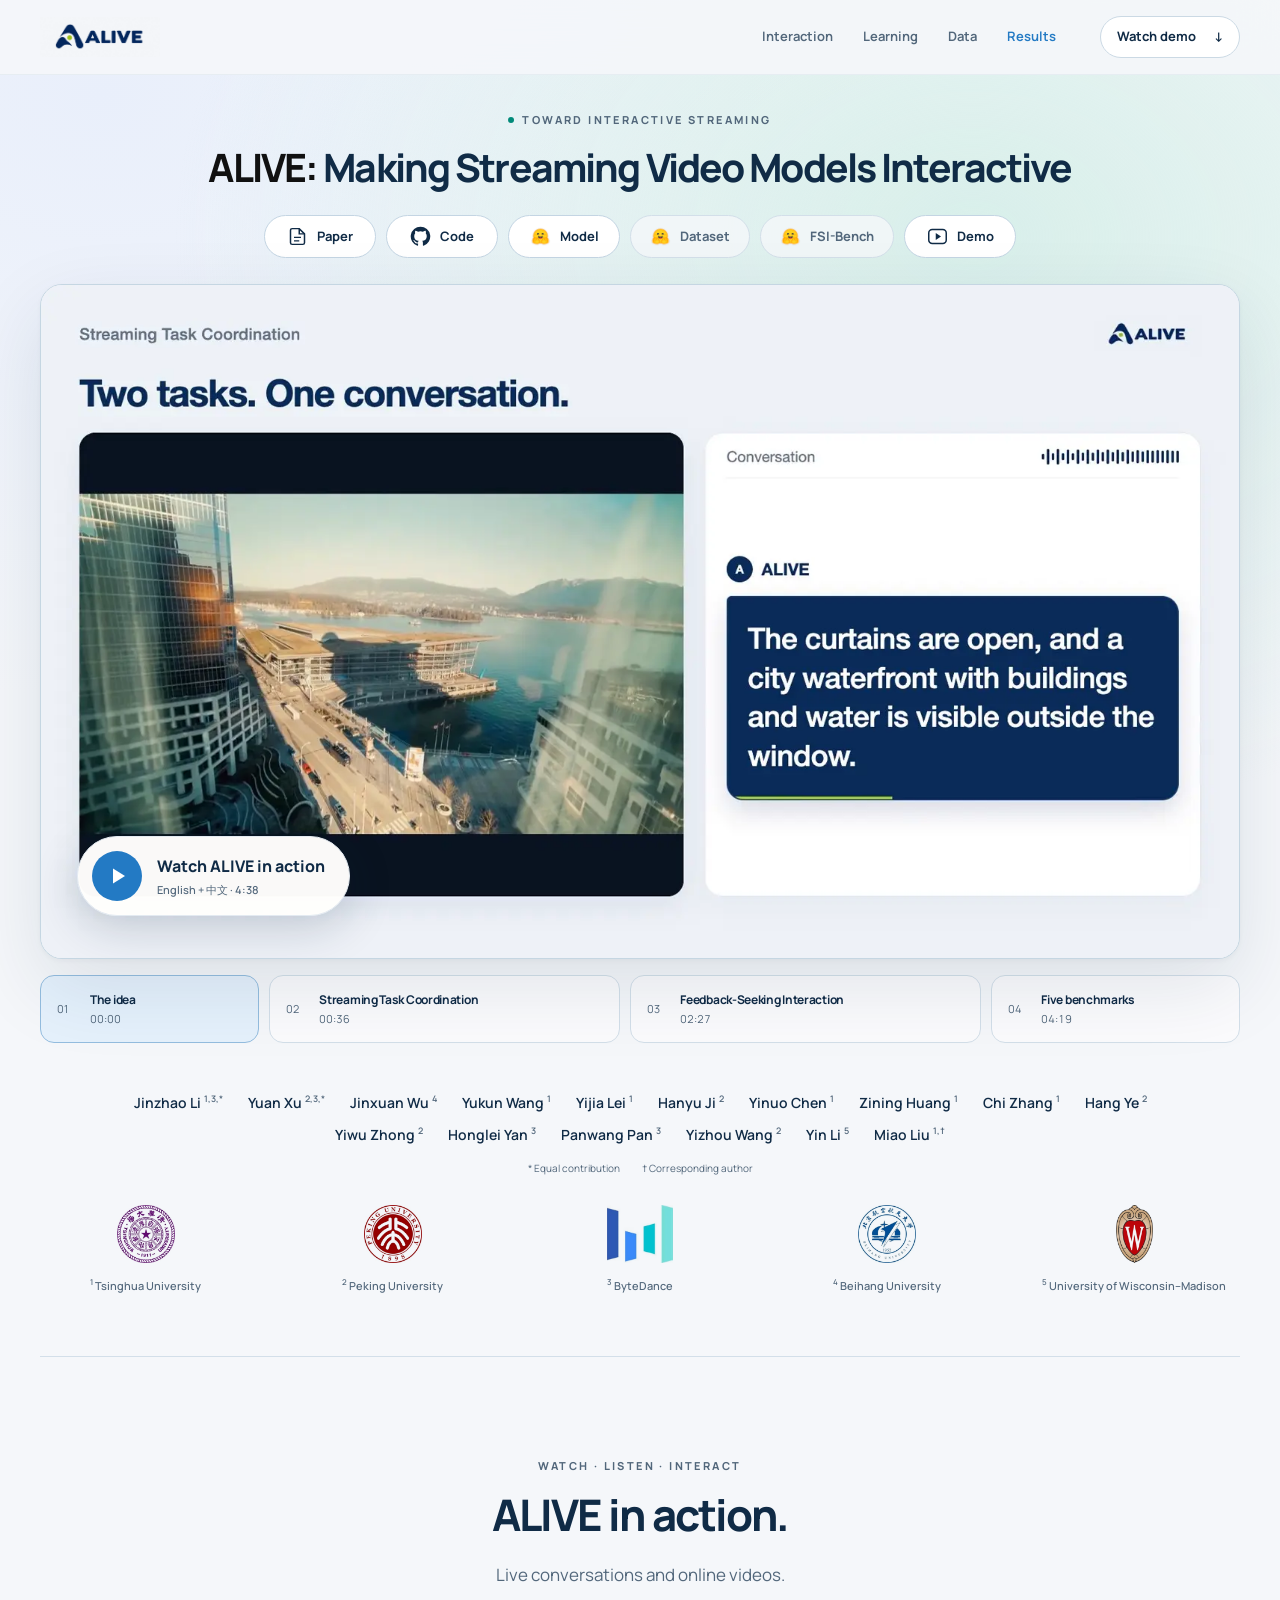
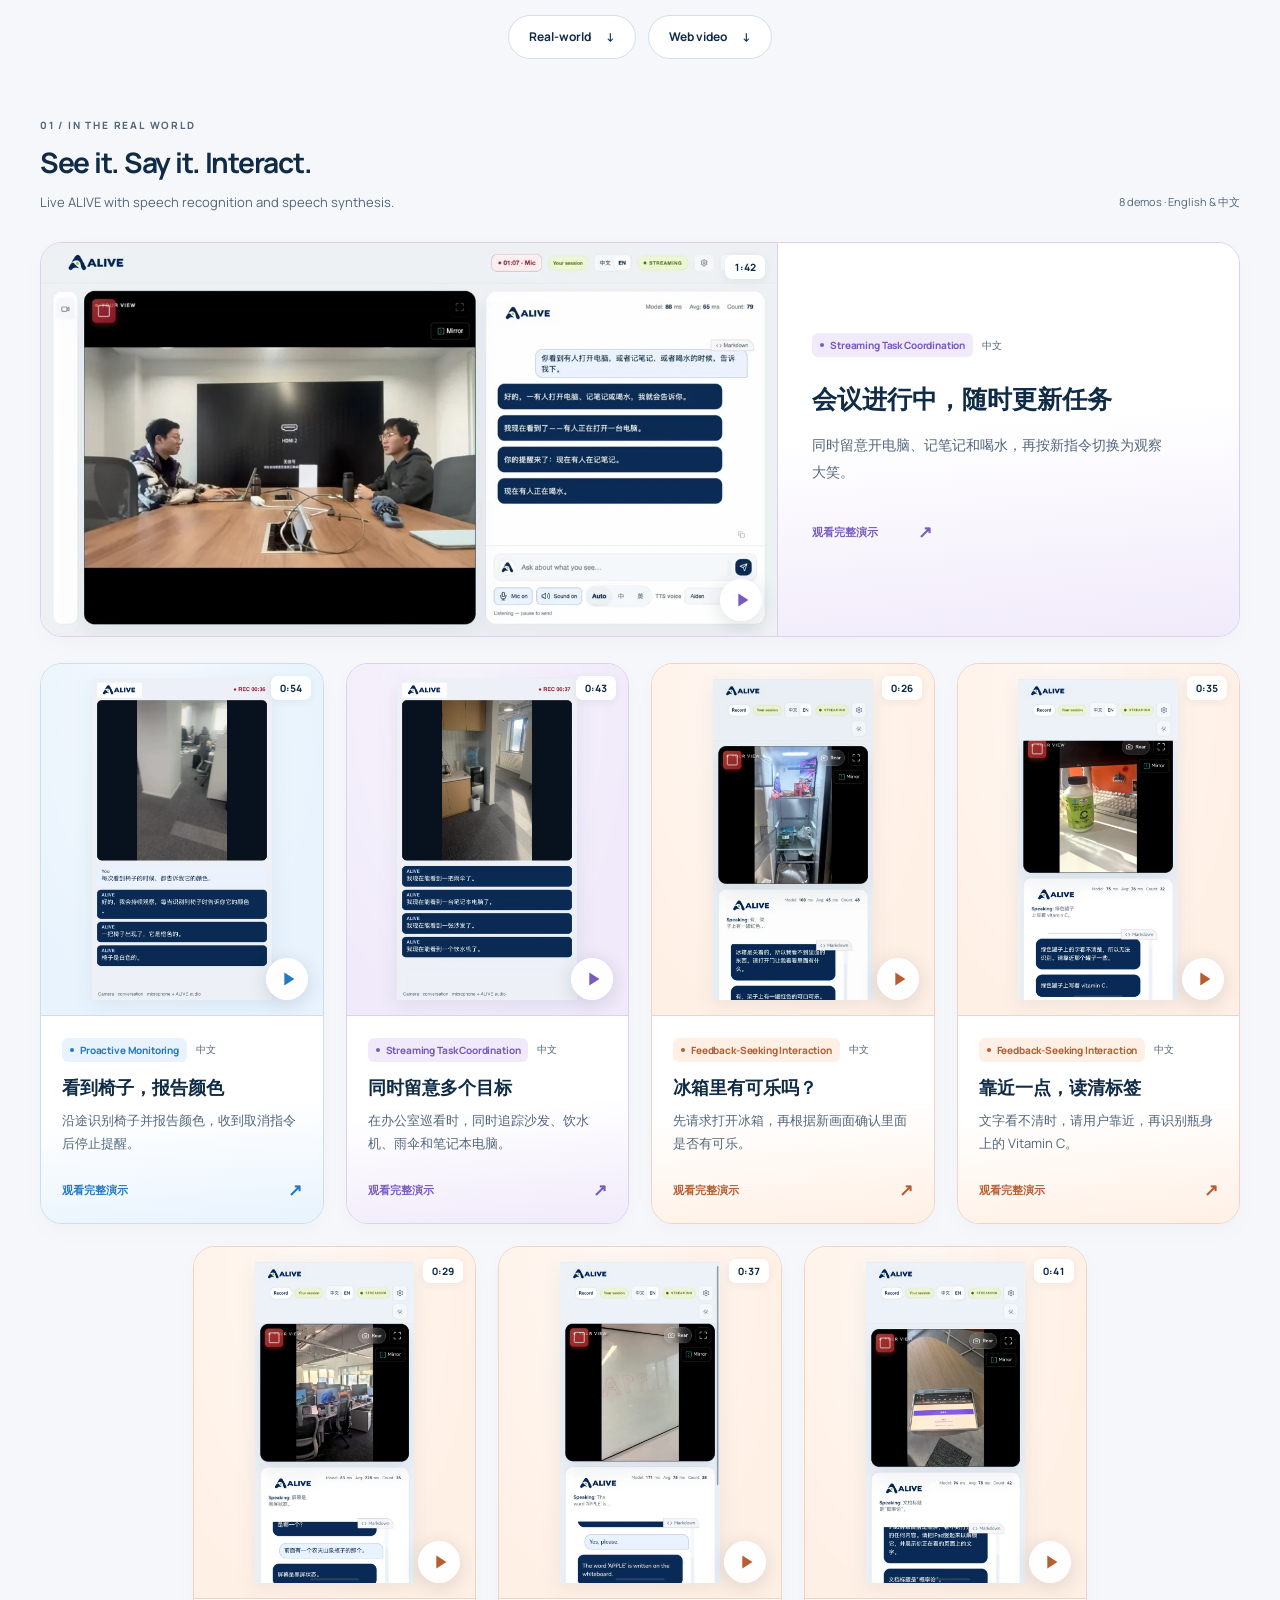
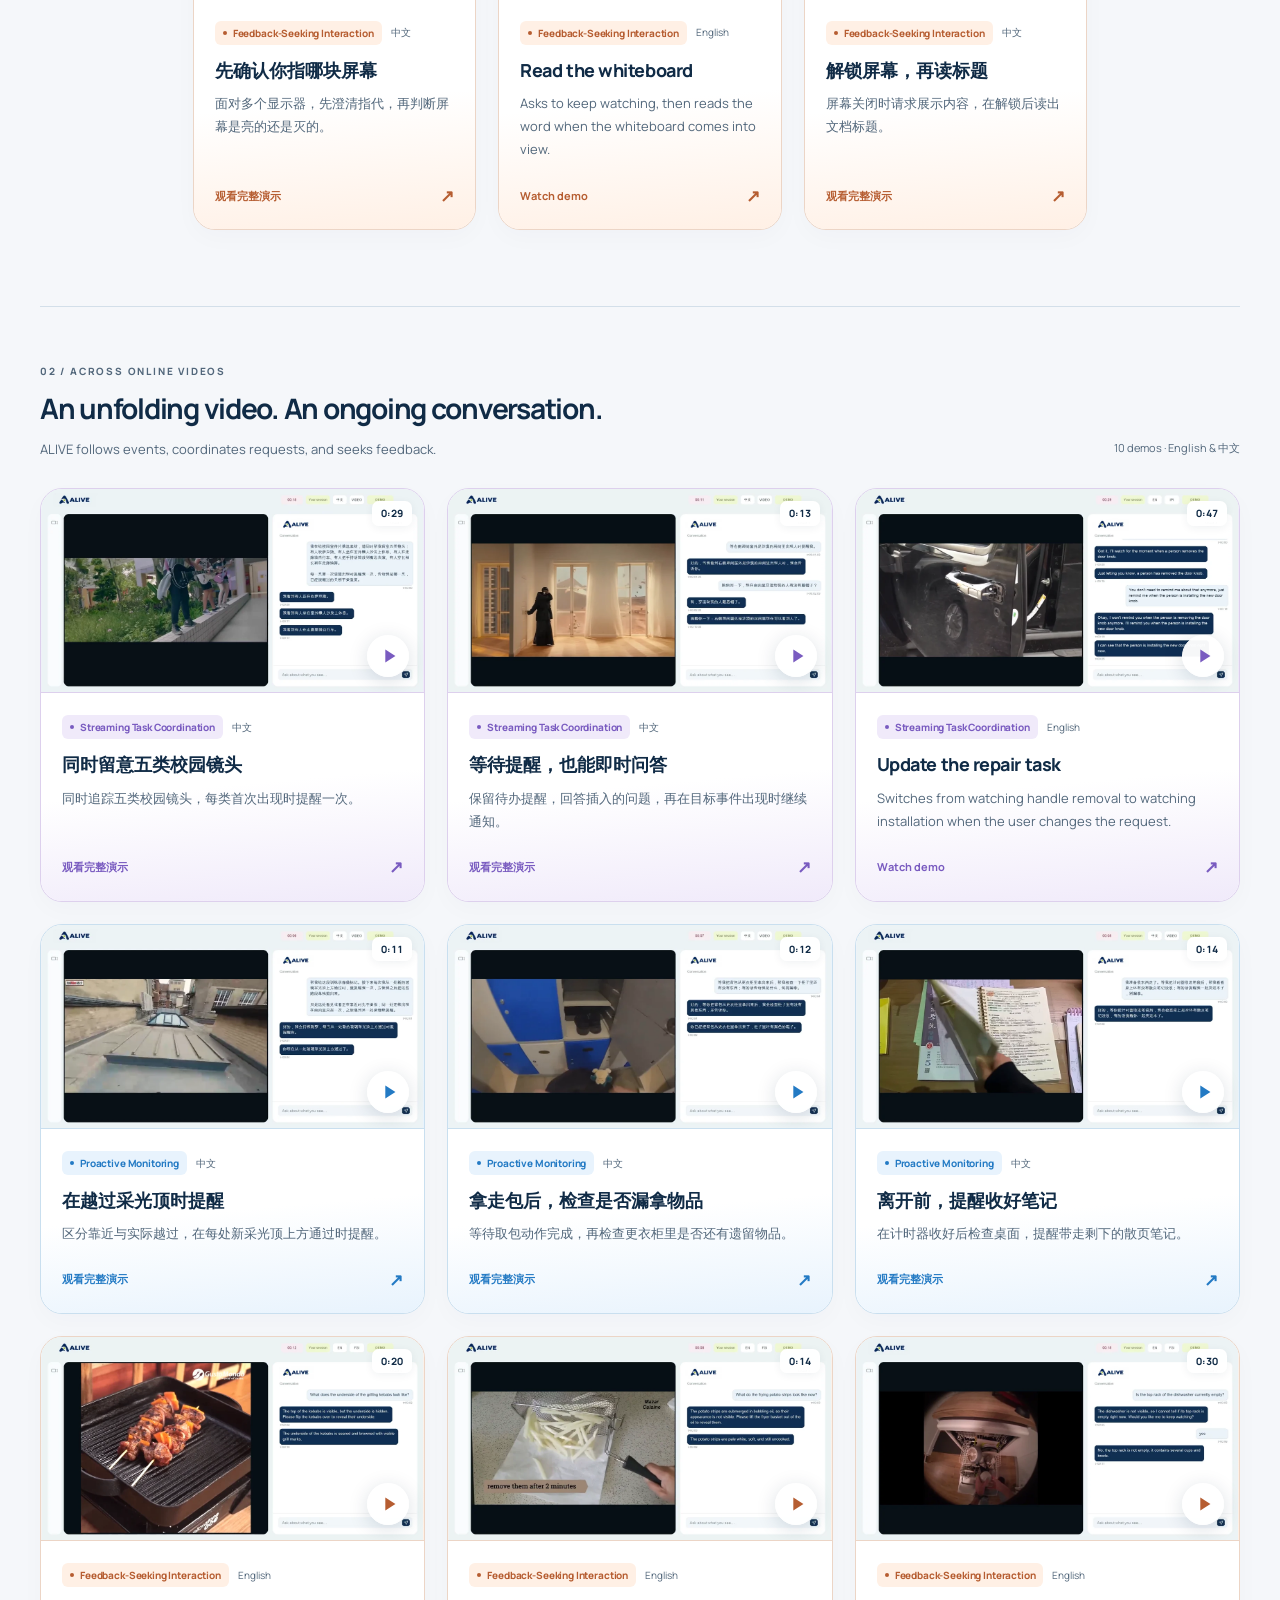
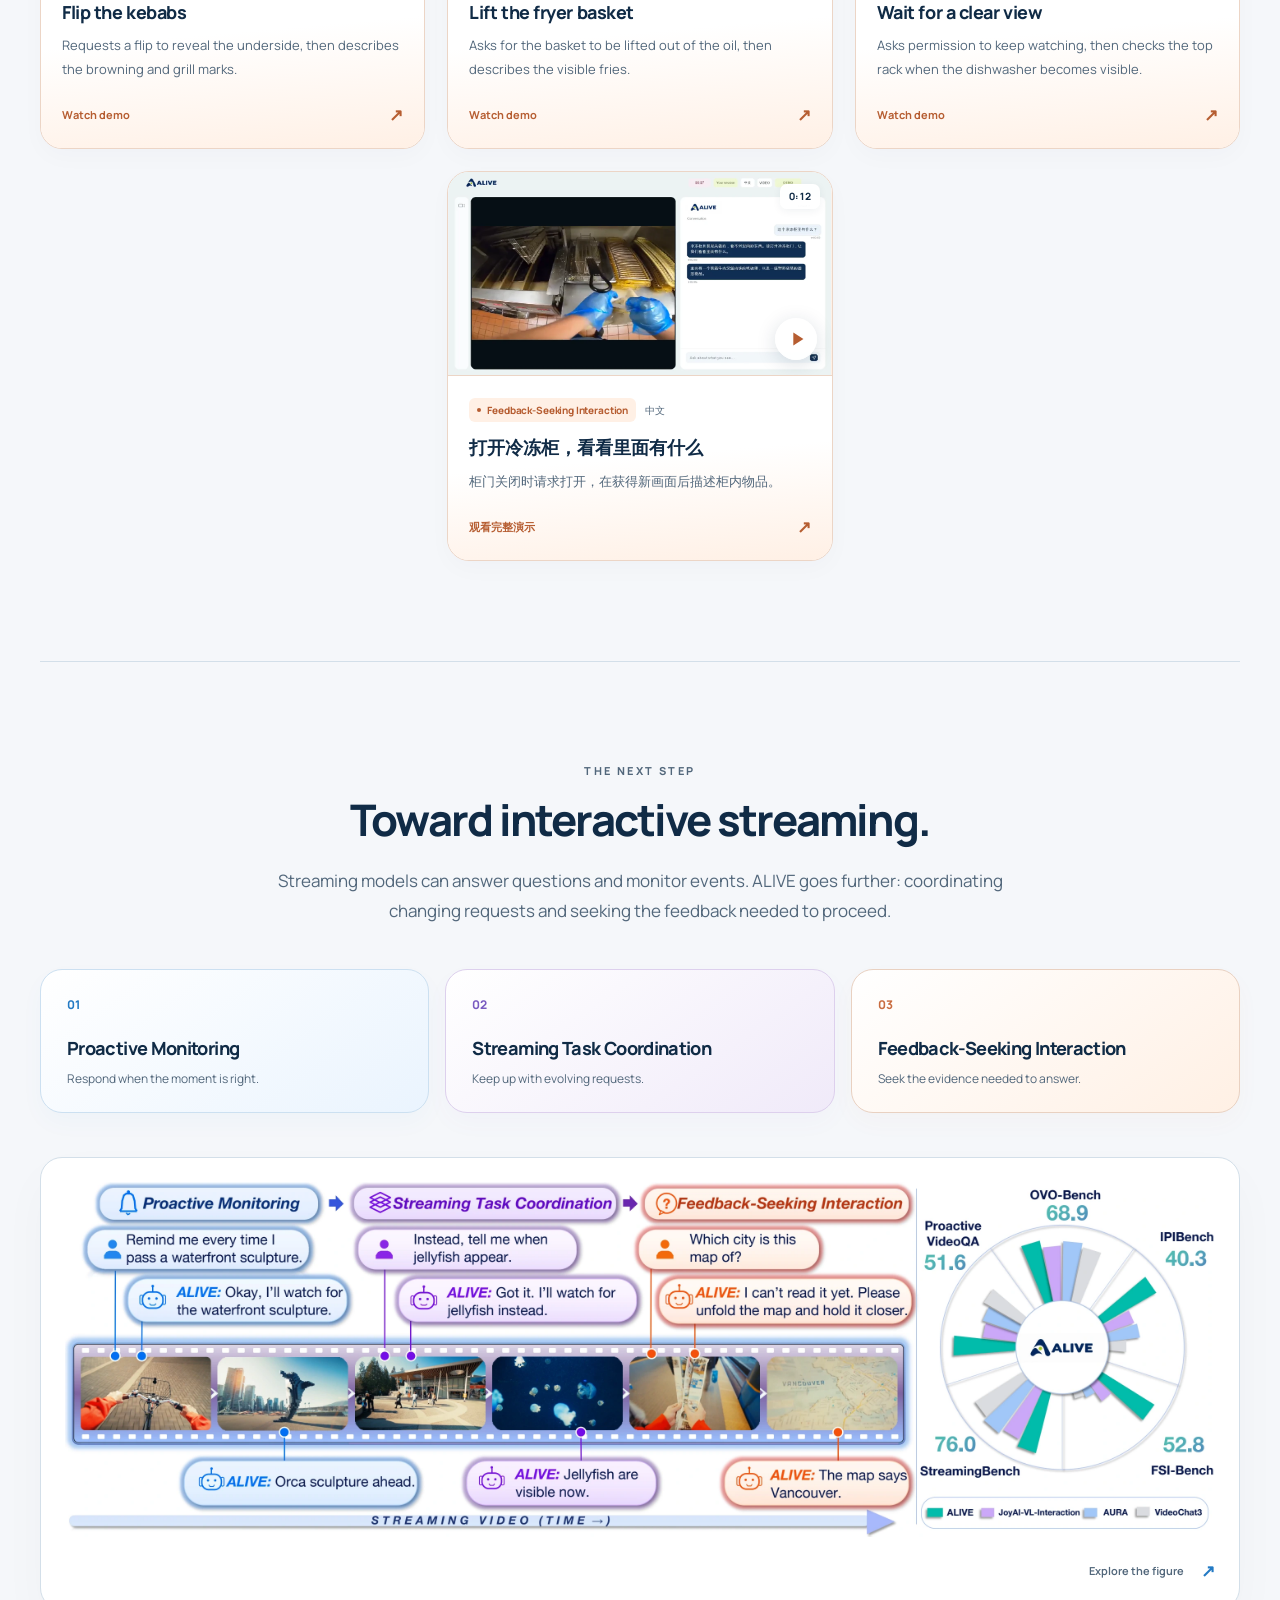
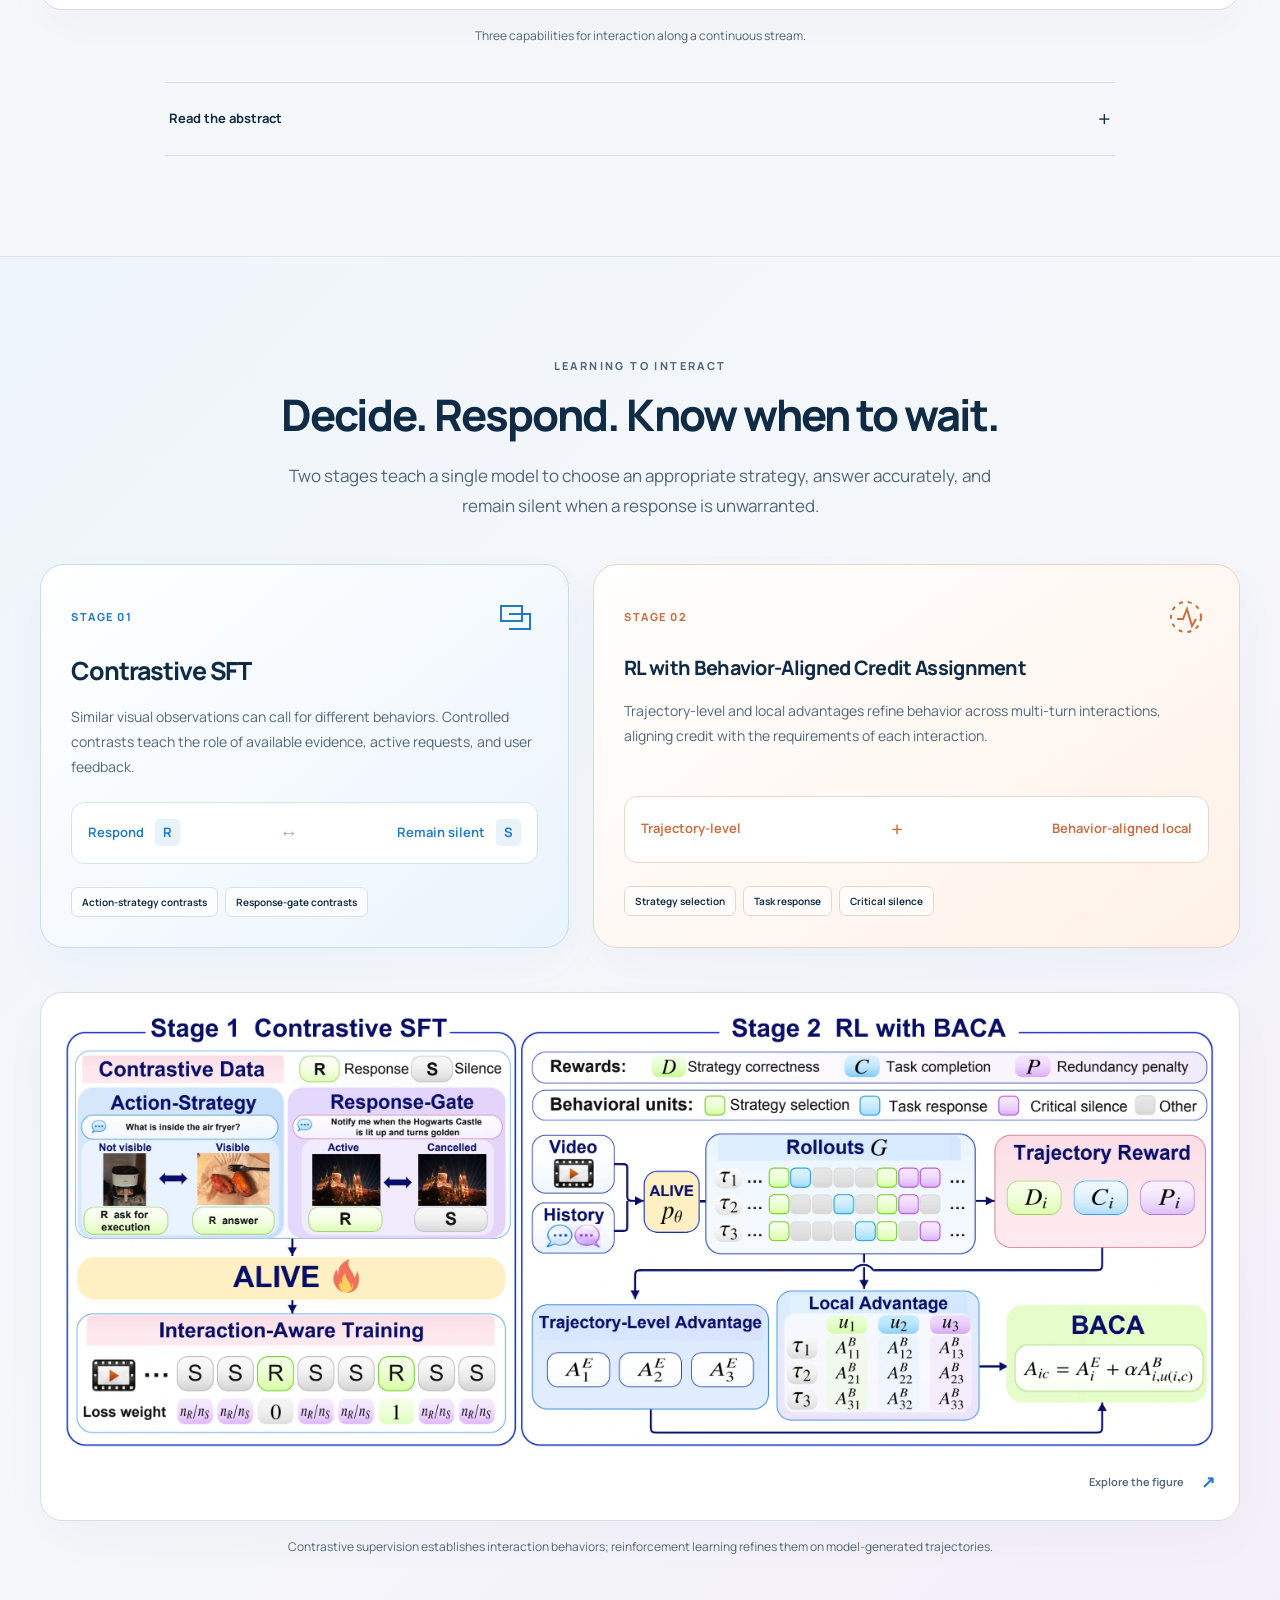
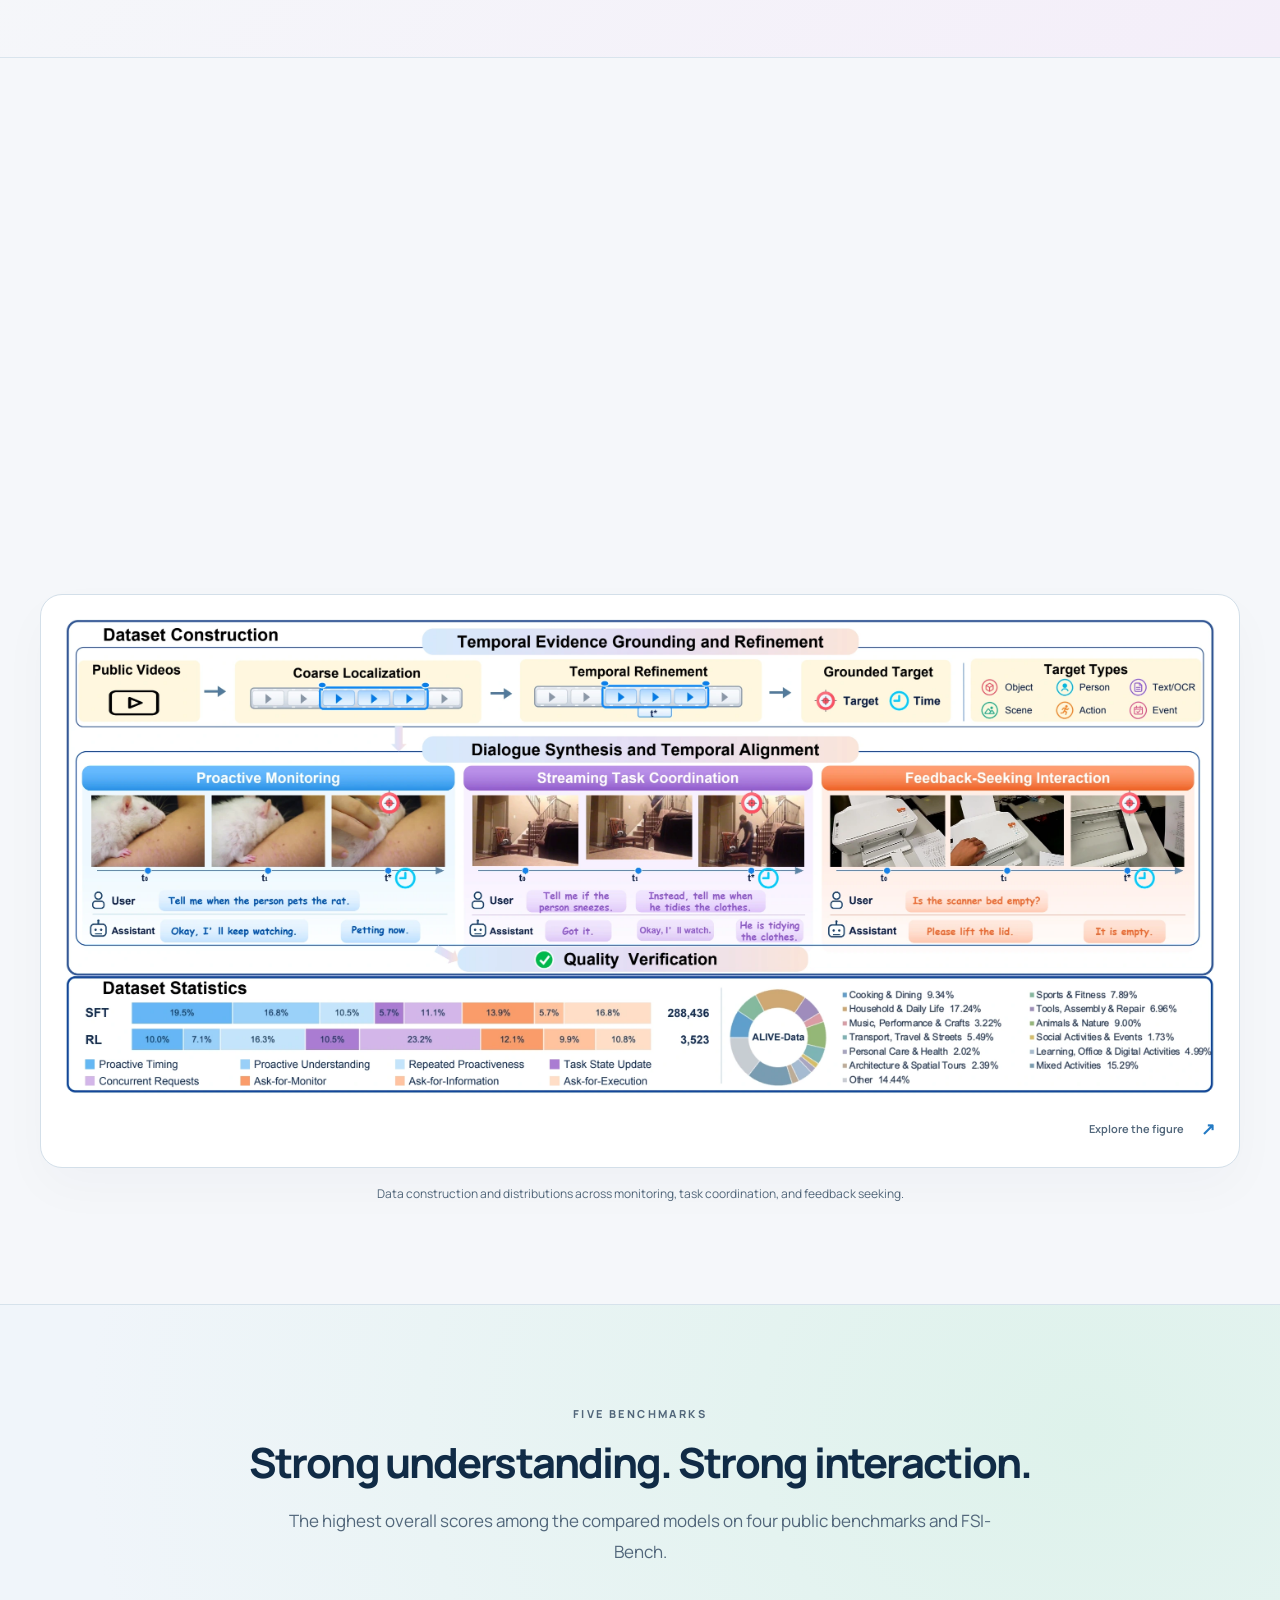
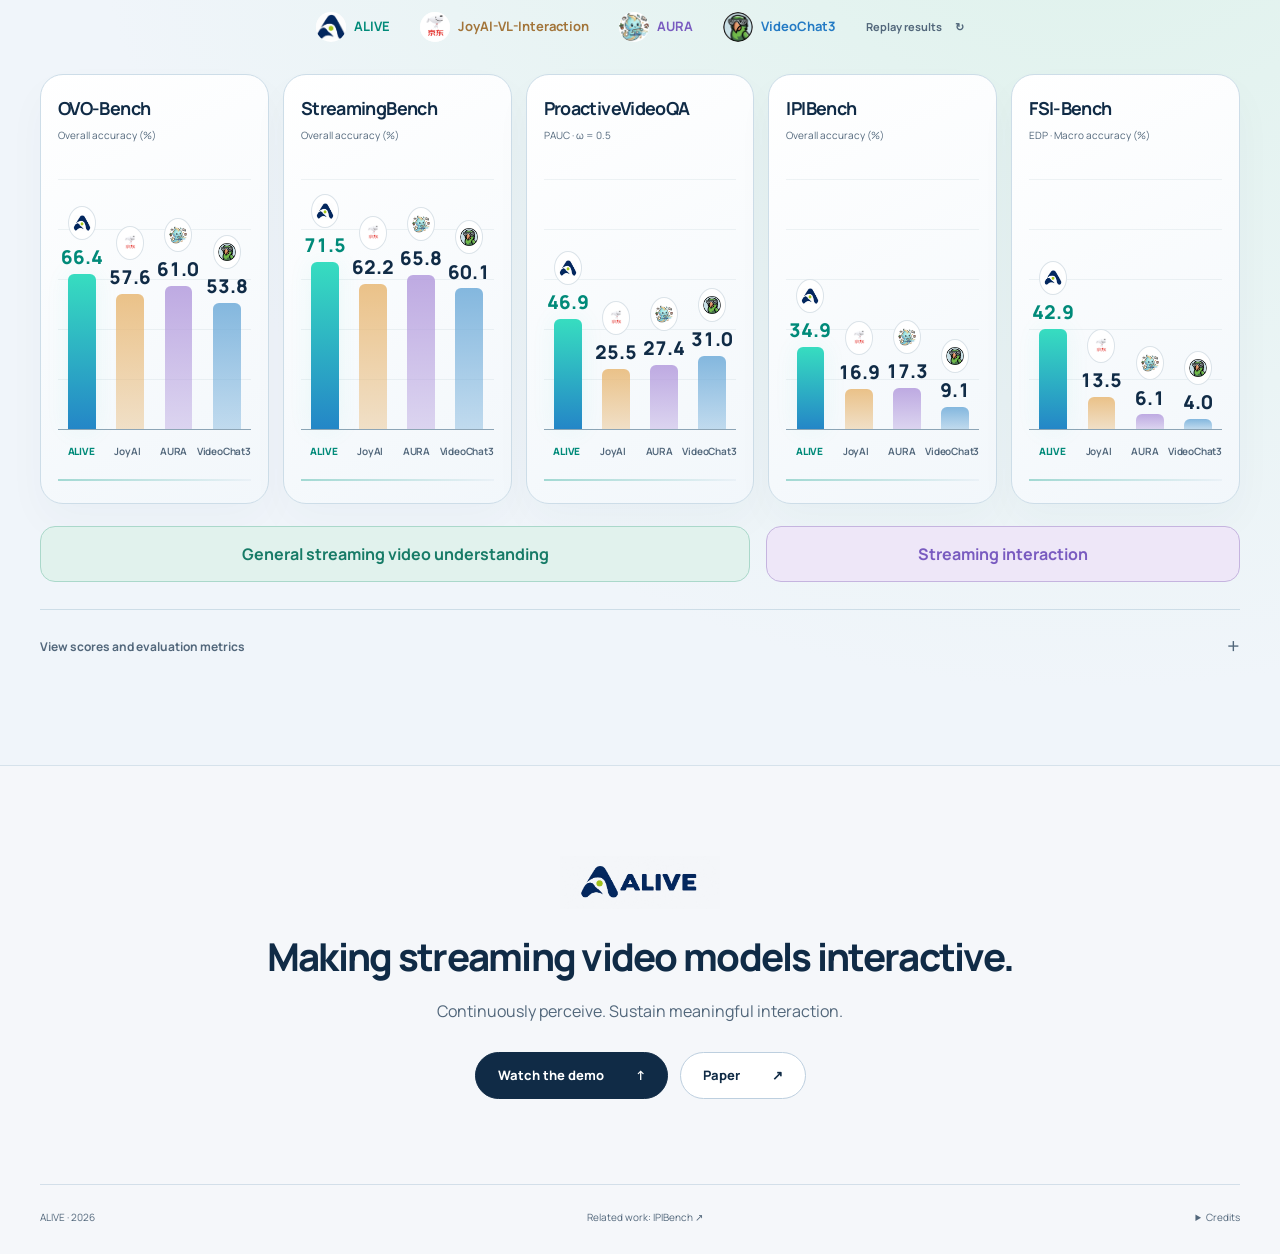
==== commit e71c9986: "Sync resource buttons with ALIVE releases and simplify demo navigation" ====
--- a/ALIVE/index.html
+++ b/ALIVE/index.html
@@ -25,10 +25,11 @@
     <div class="hero-heading"><p class="eyebrow"><span class="signal-dot"></span>TOWARD INTERACTIVE STREAMING</p>
     <h1 id="title"><span>ALIVE:</span> Making Streaming Video Models Interactive</h1>
     <div class="resource-links" aria-label="Project resources">
-      <a class="resource-link" href="https://arxiv.org/pdf/2611.21366" target="_blank" rel="noopener" aria-label="Read the ALIVE paper on arXiv"><svg viewBox="0 0 24 24" width="21" height="21" fill="none" stroke="currentColor" stroke-width="1.7" aria-hidden="true"><path d="M14 3H6a2 2 0 0 0-2 2v14a2 2 0 0 0 2 2h12a2 2 0 0 0 2-2V9Z"/><path d="M14 3v6h6M8 13h8M8 17h6"/></svg>Paper</a>
+      <a class="resource-link" href="https://arxiv.org/abs/2611.21366" target="_blank" rel="noopener" aria-label="Read the ALIVE paper on arXiv"><svg viewBox="0 0 24 24" width="21" height="21" fill="none" stroke="currentColor" stroke-width="1.7" aria-hidden="true"><path d="M14 3H6a2 2 0 0 0-2 2v14a2 2 0 0 0 2 2h12a2 2 0 0 0 2-2V9Z"/><path d="M14 3v6h6M8 13h8M8 17h6"/></svg>Paper</a>
       <a class="resource-link" href="https://github.com/lijinzhao30/ALIVE" target="_blank" rel="noopener"><svg viewBox="0 0 24 24" width="21" height="21" fill="currentColor" aria-hidden="true"><path d="M12 .8a11.2 11.2 0 0 0-3.54 21.82c.56.1.77-.24.77-.54v-2.09c-3.13.68-3.8-1.33-3.8-1.33-.51-1.3-1.25-1.65-1.25-1.65-1.02-.7.08-.68.08-.68 1.13.08 1.72 1.16 1.72 1.16 1 1.71 2.62 1.22 3.26.94.1-.73.4-1.22.71-1.5-2.5-.28-5.13-1.25-5.13-5.57 0-1.23.44-2.23 1.16-3.02-.12-.28-.5-1.43.11-2.98 0 0 .95-.3 3.08 1.15a10.7 10.7 0 0 1 5.61 0c2.13-1.45 3.08-1.15 3.08-1.15.61 1.55.23 2.7.11 2.98.72.79 1.16 1.79 1.16 3.02 0 4.33-2.63 5.28-5.15 5.56.4.35.76 1.03.76 2.08v3.08c0 .3.2.65.78.54A11.2 11.2 0 0 0 12 .8Z"/></svg>Code</a>
-      <button class="resource-link" disabled aria-label="Model — link coming soon" title="Model link coming soon"><img src="assets/huggingface.png" width="23" height="23" alt="Hugging Face">Model</button>
+      <a class="resource-link" href="https://huggingface.co/ALIVE-Team/ALIVE" target="_blank" rel="noopener" aria-label="ALIVE model on Hugging Face"><img src="assets/huggingface.png" width="23" height="23" alt="Hugging Face">Model</a>
       <button class="resource-link" disabled aria-label="Dataset — link coming soon" title="Dataset link coming soon"><img src="assets/huggingface.png" width="23" height="23" alt="Hugging Face">Dataset</button>
+      <button class="resource-link" disabled aria-label="FSI-Bench — link coming soon" title="FSI-Bench link coming soon"><img src="assets/huggingface.png" width="23" height="23" alt="Hugging Face">FSI-Bench</button>
       <a class="resource-link" href="#demo"><svg viewBox="0 0 24 24" width="21" height="21" fill="none" stroke="currentColor" stroke-width="1.7" aria-hidden="true"><rect x="2" y="4" width="20" height="16" rx="4"/><path d="m10 8 6 4-6 4Z" fill="currentColor" stroke="none"/></svg>Demo</a>
     </div></div>
     <div class="film-shell" id="demo">
@@ -64,8 +65,8 @@
 
   <!-- Demo gallery: every recording is visible; opening a player never filters the grid. -->
   <section id="demos" class="section demo-gallery container" aria-labelledby="demos-title">
-    <div class="section-heading"><p class="eyebrow">WATCH · LISTEN · INTERACT</p><h2 id="demos-title">ALIVE in action.</h2><p>Live conversations and online videos. Three ways to interact.</p></div>
-    <div class="demo-gallery-nav" aria-label="Demo collections"><a href="#realworld-demos">Real-world <span>08</span><span aria-hidden="true">↓</span></a><a href="#webvideo-demos">Web video <span>10</span><span aria-hidden="true">↓</span></a></div>
+    <div class="section-heading"><p class="eyebrow">WATCH · LISTEN · INTERACT</p><h2 id="demos-title">ALIVE in action.</h2><p>Live conversations and online videos.</p></div>
+    <div class="demo-gallery-nav" aria-label="Demo collections"><a href="#realworld-demos">Real-world <span aria-hidden="true">↓</span></a><a href="#webvideo-demos">Web video <span aria-hidden="true">↓</span></a></div>
     <div class="demo-collection" id="realworld-demos" aria-labelledby="realworld-title">
       <div class="demo-collection-head"><div><p class="eyebrow">01 / IN THE REAL WORLD</p><h3 id="realworld-title">See it. Say it. Interact.</h3><p>Live ALIVE with speech recognition and speech synthesis.</p></div><span class="demo-count">8 demos · English & 中文</span></div>
 <article class="demo-card demo-feature" data-category="coordinate">
@@ -225,7 +226,7 @@
     <details class="score-details"><summary>View scores and evaluation metrics <span aria-hidden="true">+</span></summary><div class="table-scroll"><table><caption>Overall scores reported in the ALIVE paper. Higher is better.</caption><thead><tr><th scope="col">Model</th><th scope="col">OVO-Bench</th><th scope="col">StreamingBench</th><th scope="col">ProactiveVideoQA</th><th scope="col">IPIBench</th><th scope="col">FSI-Bench</th></tr></thead><tbody><tr><th scope="row">ALIVE</th><td>68.9</td><td>76.0</td><td>51.6</td><td>40.3</td><td>52.8</td></tr><tr><th scope="row">JoyAI-VL-Interaction</th><td>60.6</td><td>67.4</td><td>28.8</td><td>20.2</td><td>17.4</td></tr><tr><th scope="row">AURA</th><td>65.3</td><td>73.1</td><td>32.0</td><td>21.6</td><td>8.3</td></tr><tr><th scope="row">VideoChat3</th><td>58.8</td><td>68.7</td><td>37.6</td><td>12.0</td><td>5.9</td></tr></tbody></table></div><p>OVO-Bench, StreamingBench and IPIBench: overall accuracy (%). ProactiveVideoQA: PAUC at ω = 0.5. FSI-Bench: four-task macro accuracy (%) under the Explicit Decision Protocol (EDP). Bars share a zero baseline and a 0–80 scale. These are the paper's reported comparisons, not a live leaderboard.</p></details>
   </div></section>
 
-  <section class="closing container"><img src="assets/logo.webp" width="190" height="72" alt="ALIVE"><h2>Making streaming video models interactive.</h2><p>Continuously perceive. Sustain meaningful interaction.</p><div class="closing-links"><a class="button primary" href="#demo">Watch the demo <span aria-hidden="true">↑</span></a><a class="button" href="https://arxiv.org/pdf/2611.21366" target="_blank" rel="noopener">Paper <span aria-hidden="true">↗</span></a></div></section>
+  <section class="closing container"><img src="assets/logo.webp" width="190" height="72" alt="ALIVE"><h2>Making streaming video models interactive.</h2><p>Continuously perceive. Sustain meaningful interaction.</p><div class="closing-links"><a class="button primary" href="#demo">Watch the demo <span aria-hidden="true">↑</span></a><a class="button" href="https://arxiv.org/abs/2611.21366" target="_blank" rel="noopener">Paper <span aria-hidden="true">↗</span></a></div></section>
 </main>
 <footer class="container"><span>ALIVE · 2026</span><a href="https://lijinzhao30.github.io/IPIBench/">Related work: IPIBench ↗</a><details><summary>Credits</summary><p>Demo music: “Life of Riley” by Kevin MacLeod (<a href="https://incompetech.com/">incompetech.com</a>), <a href="https://creativecommons.org/licenses/by/4.0/">CC BY 4.0</a>. Model icons belong to their respective projects. Manrope is licensed under the SIL Open Font License.</p></details></footer>
 <dialog id="figure-dialog" aria-labelledby="figure-title"><div class="dialog-head"><h2 id="figure-title">ALIVE overview</h2><a id="figure-pdf" href="assets/figures/teaser.pdf" target="_blank" rel="noopener">Open PDF ↗</a><button id="close-figure" aria-label="Close figure">×</button></div><div class="figure-scroll"><img id="full-figure" src="assets/figures/teaser.webp" alt="ALIVE overview"></div><p>Scroll to inspect the figure. Press Esc to close.</p></dialog>
--- a/ALIVE/style.css
+++ b/ALIVE/style.css
@@ -25,7 +25,6 @@
 .demo-gallery-nav{display:flex;justify-content:center;gap:12px;margin-bottom:58px}
 .demo-gallery-nav a{display:flex;align-items:center;gap:15px;padding:11px 20px;border:1px solid var(--line);border-radius:30px;background:#fff;font-size:12px;font-weight:700;transition:background .2s,transform .2s}
 .demo-gallery-nav a:hover{background:#eaf2fb;transform:translateY(-2px)}
-.demo-gallery-nav a>span:first-child{font-size:10px;color:var(--muted);background:#eff3f7;padding:2px 7px;border-radius:6px;font-variant-numeric:tabular-nums}
 .demo-collection{scroll-margin-top:105px}
 .demo-collection+.demo-collection{margin-top:76px;padding-top:56px;border-top:1px solid var(--line)}
 .demo-collection-head{display:flex;align-items:flex-end;justify-content:space-between;gap:28px;margin-bottom:28px}
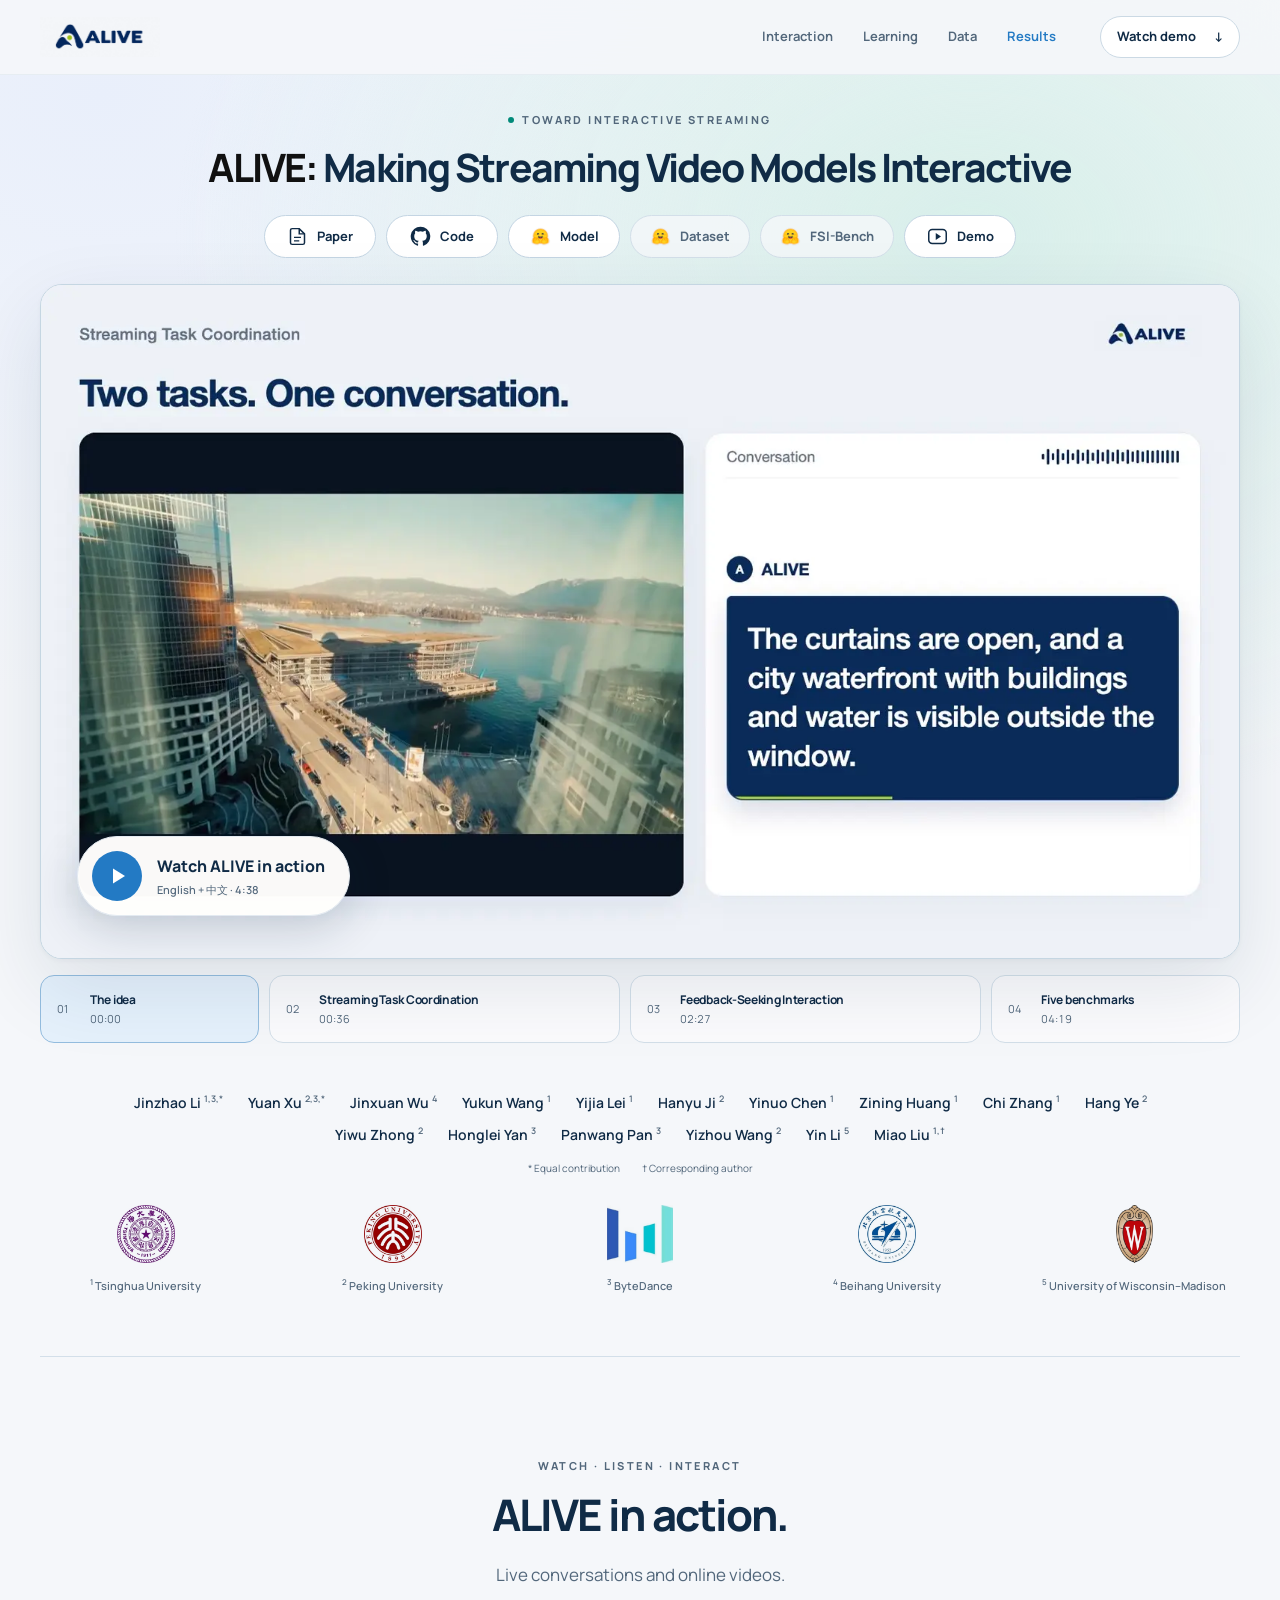
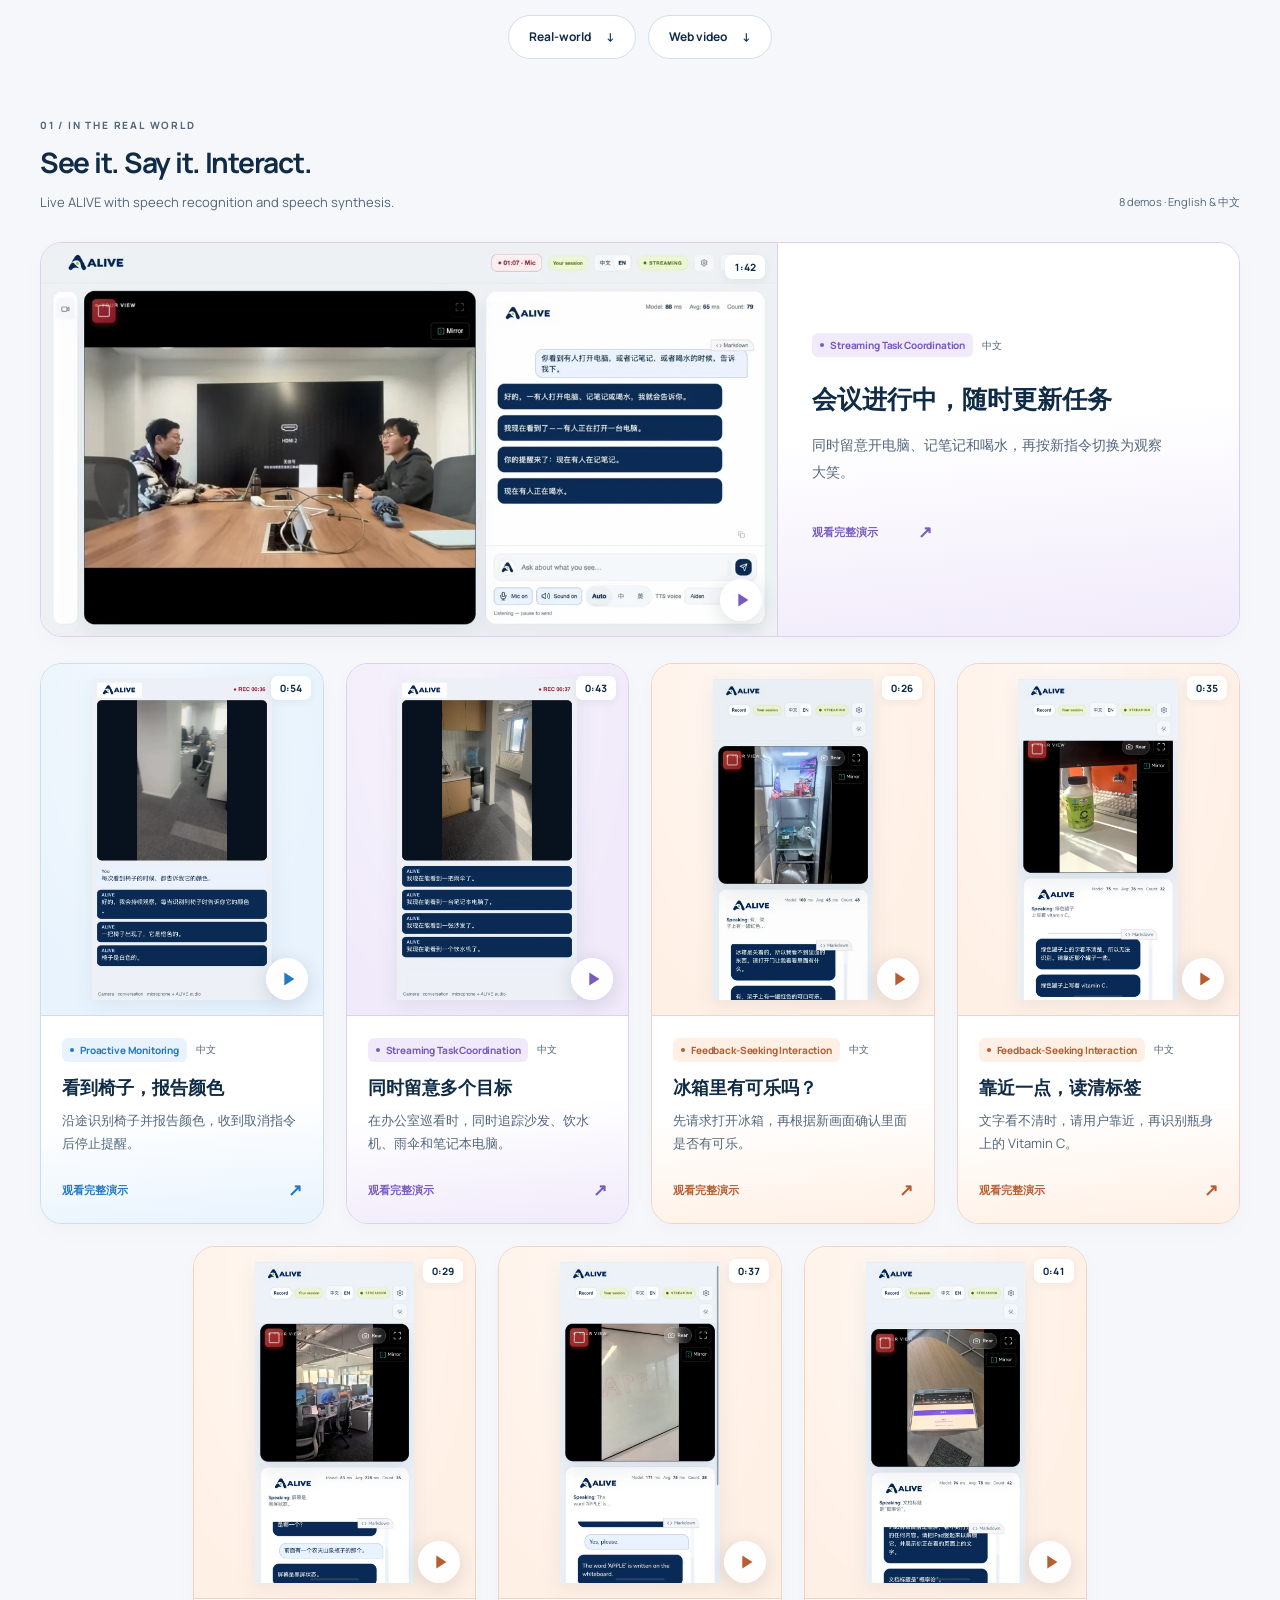
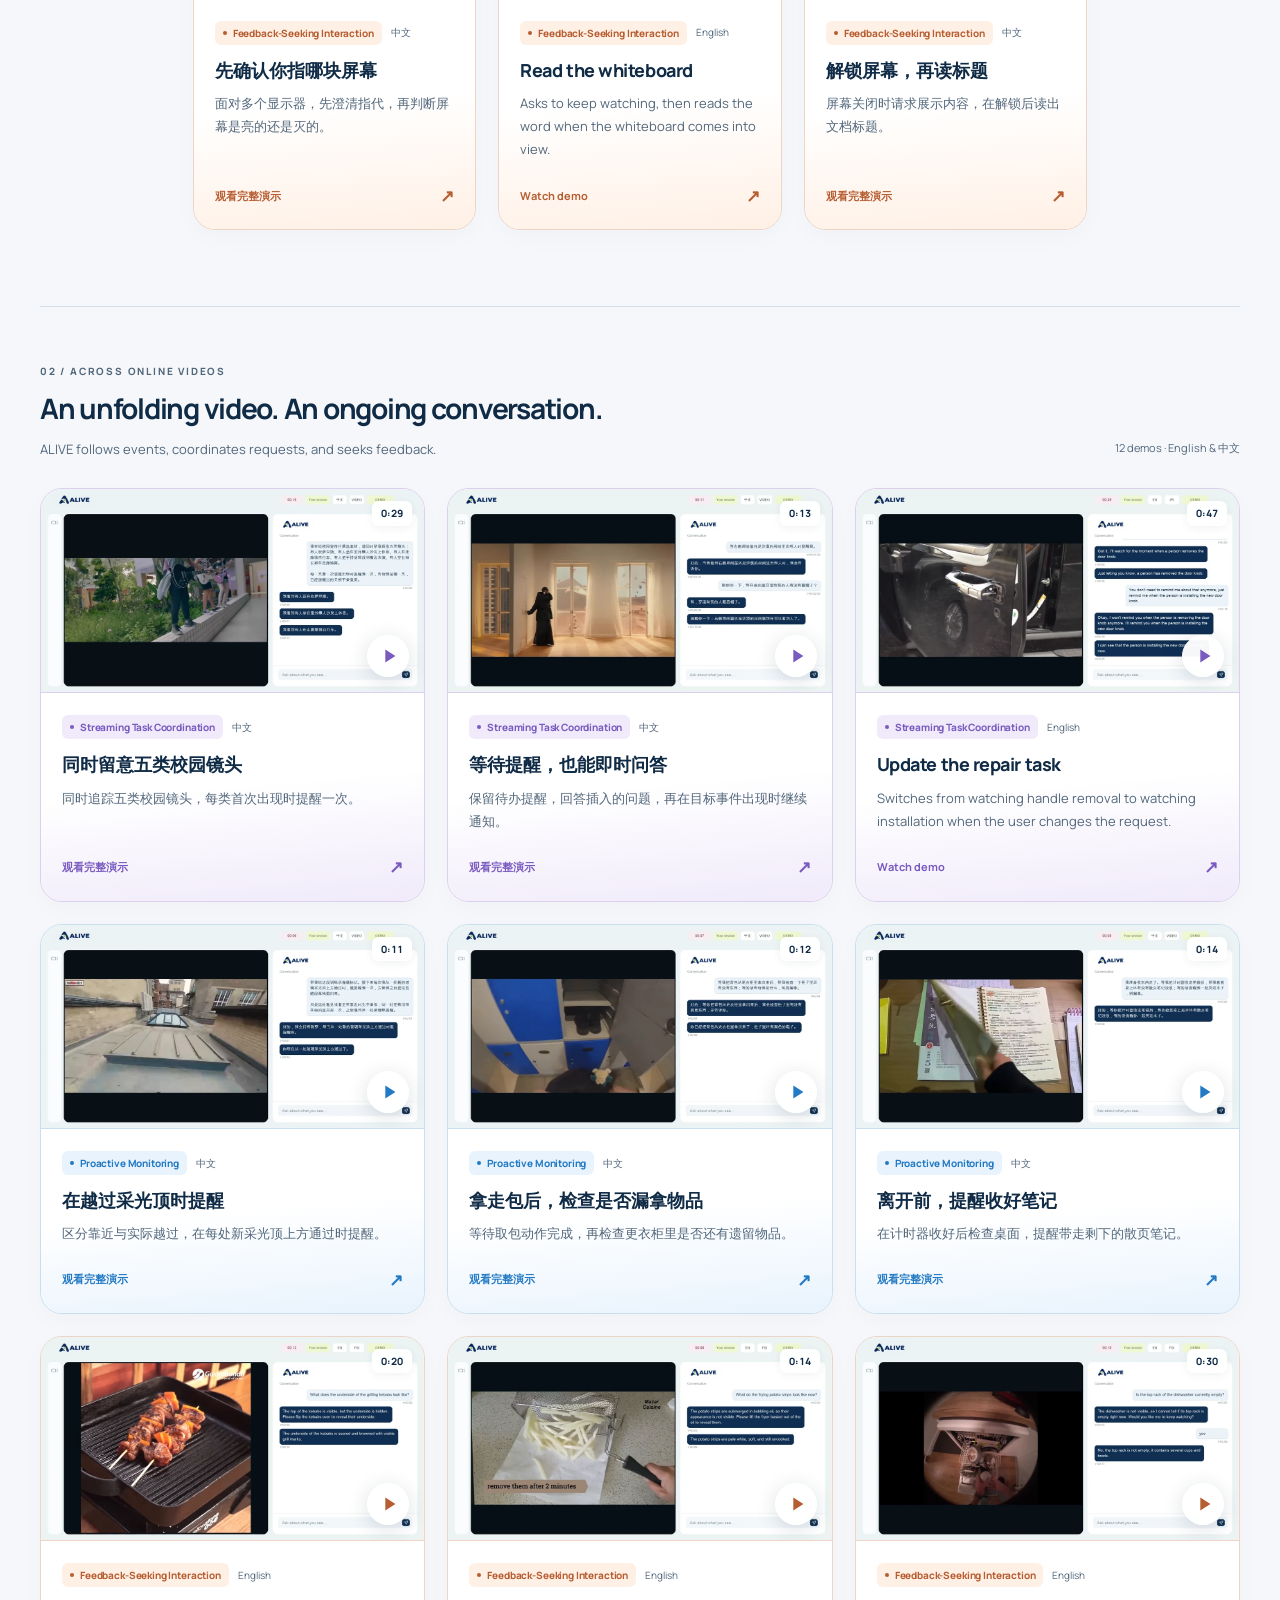
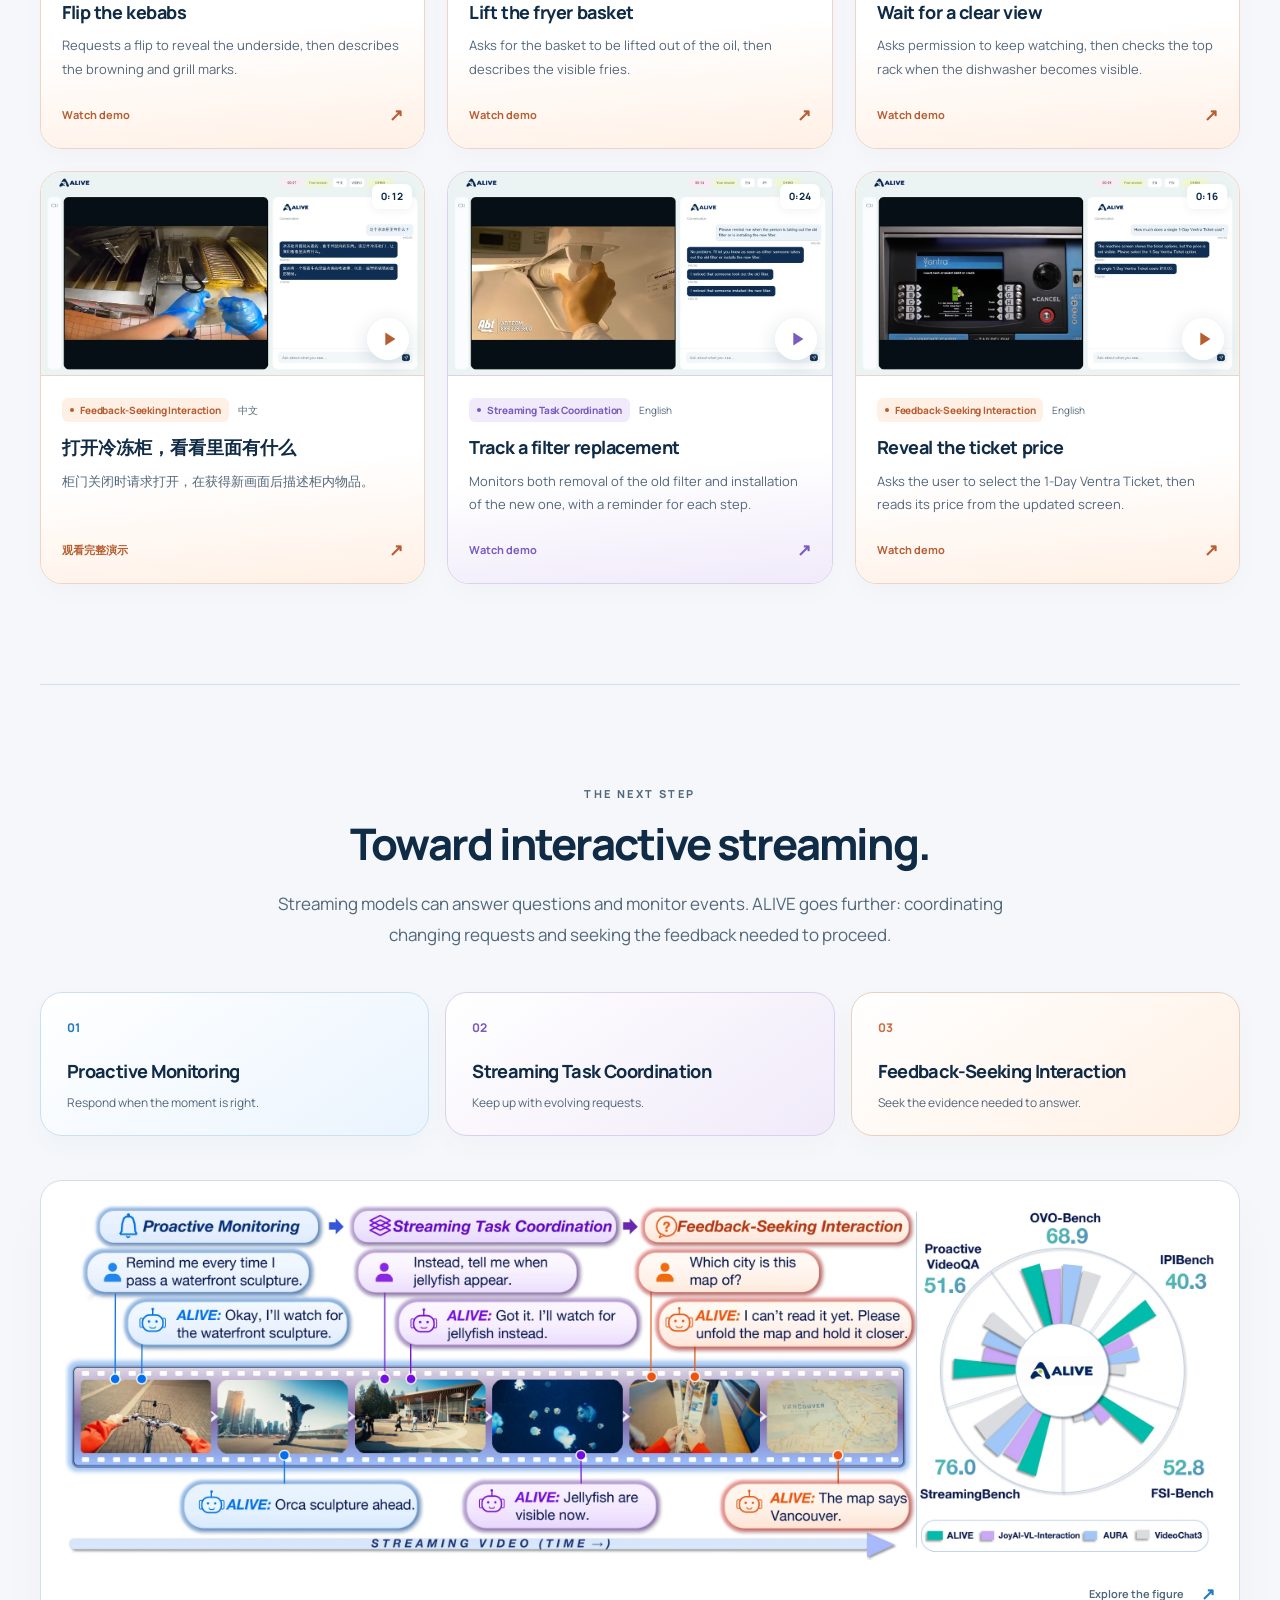
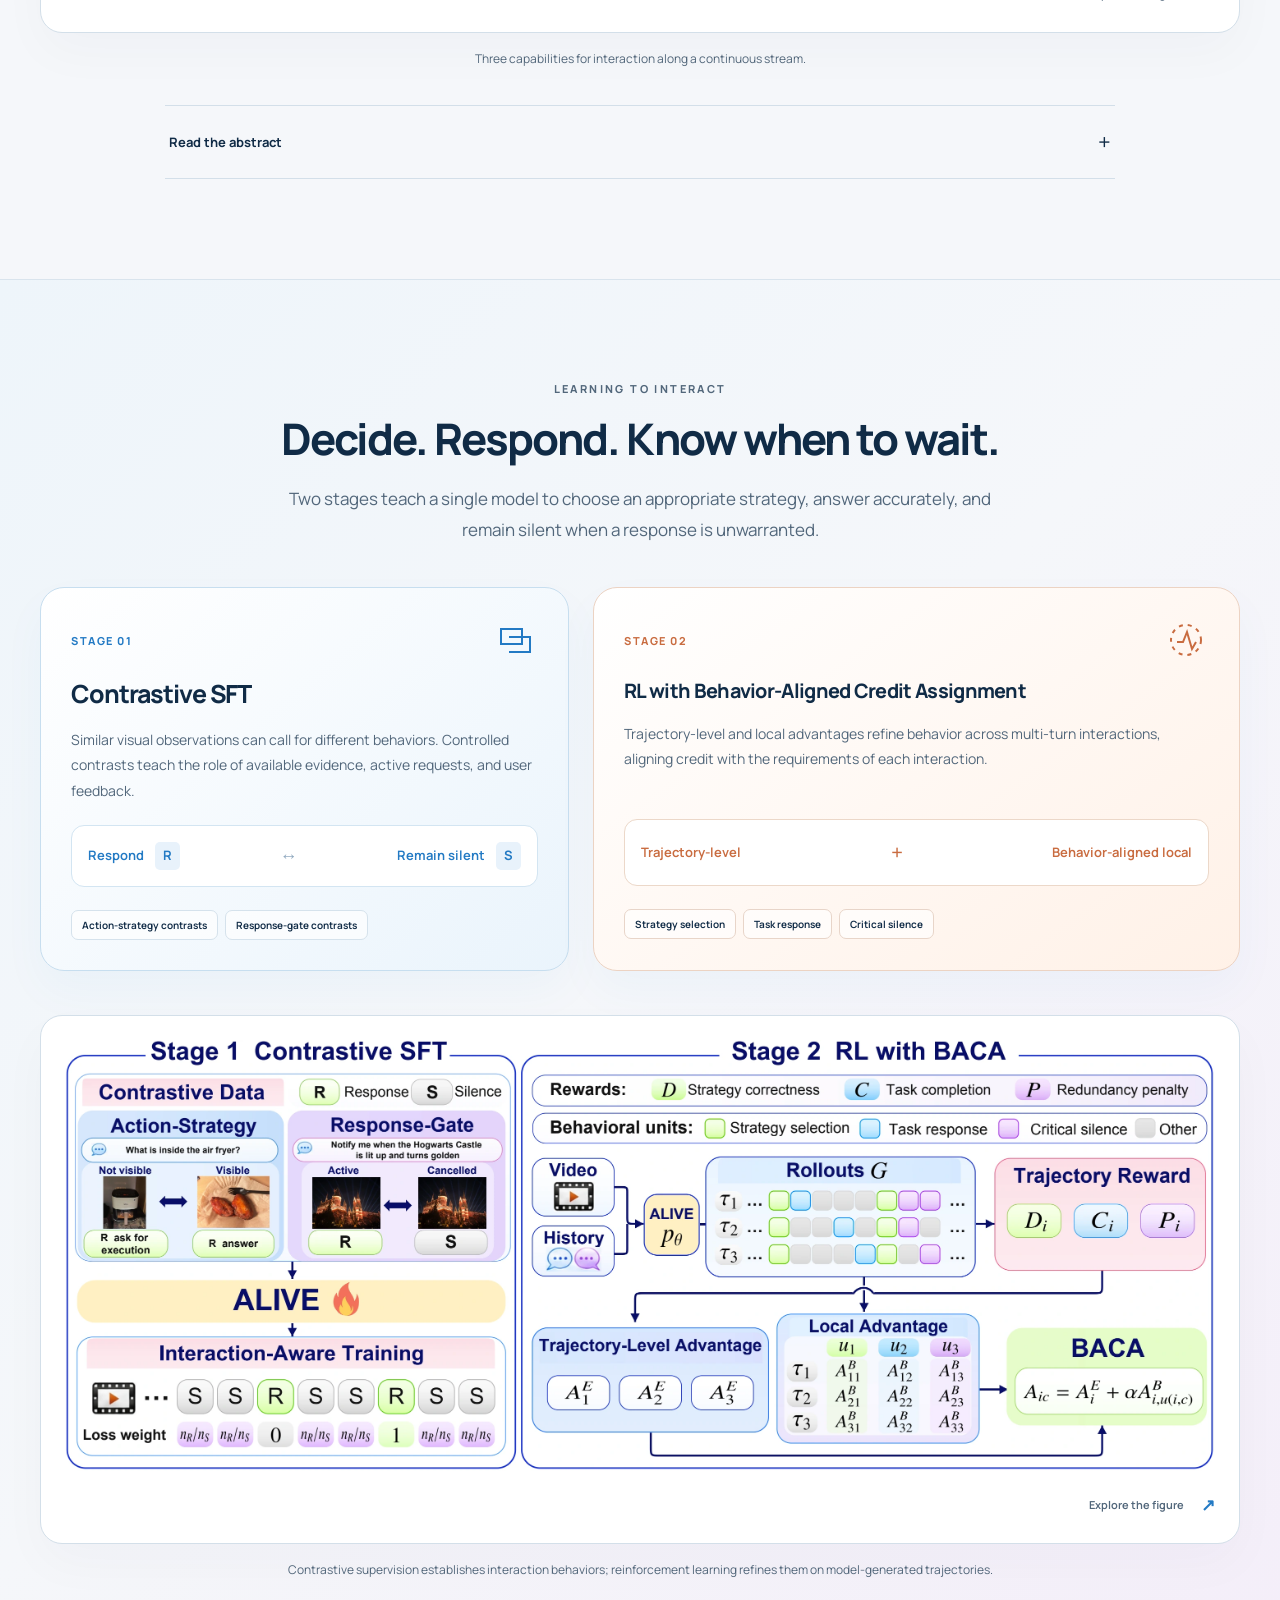
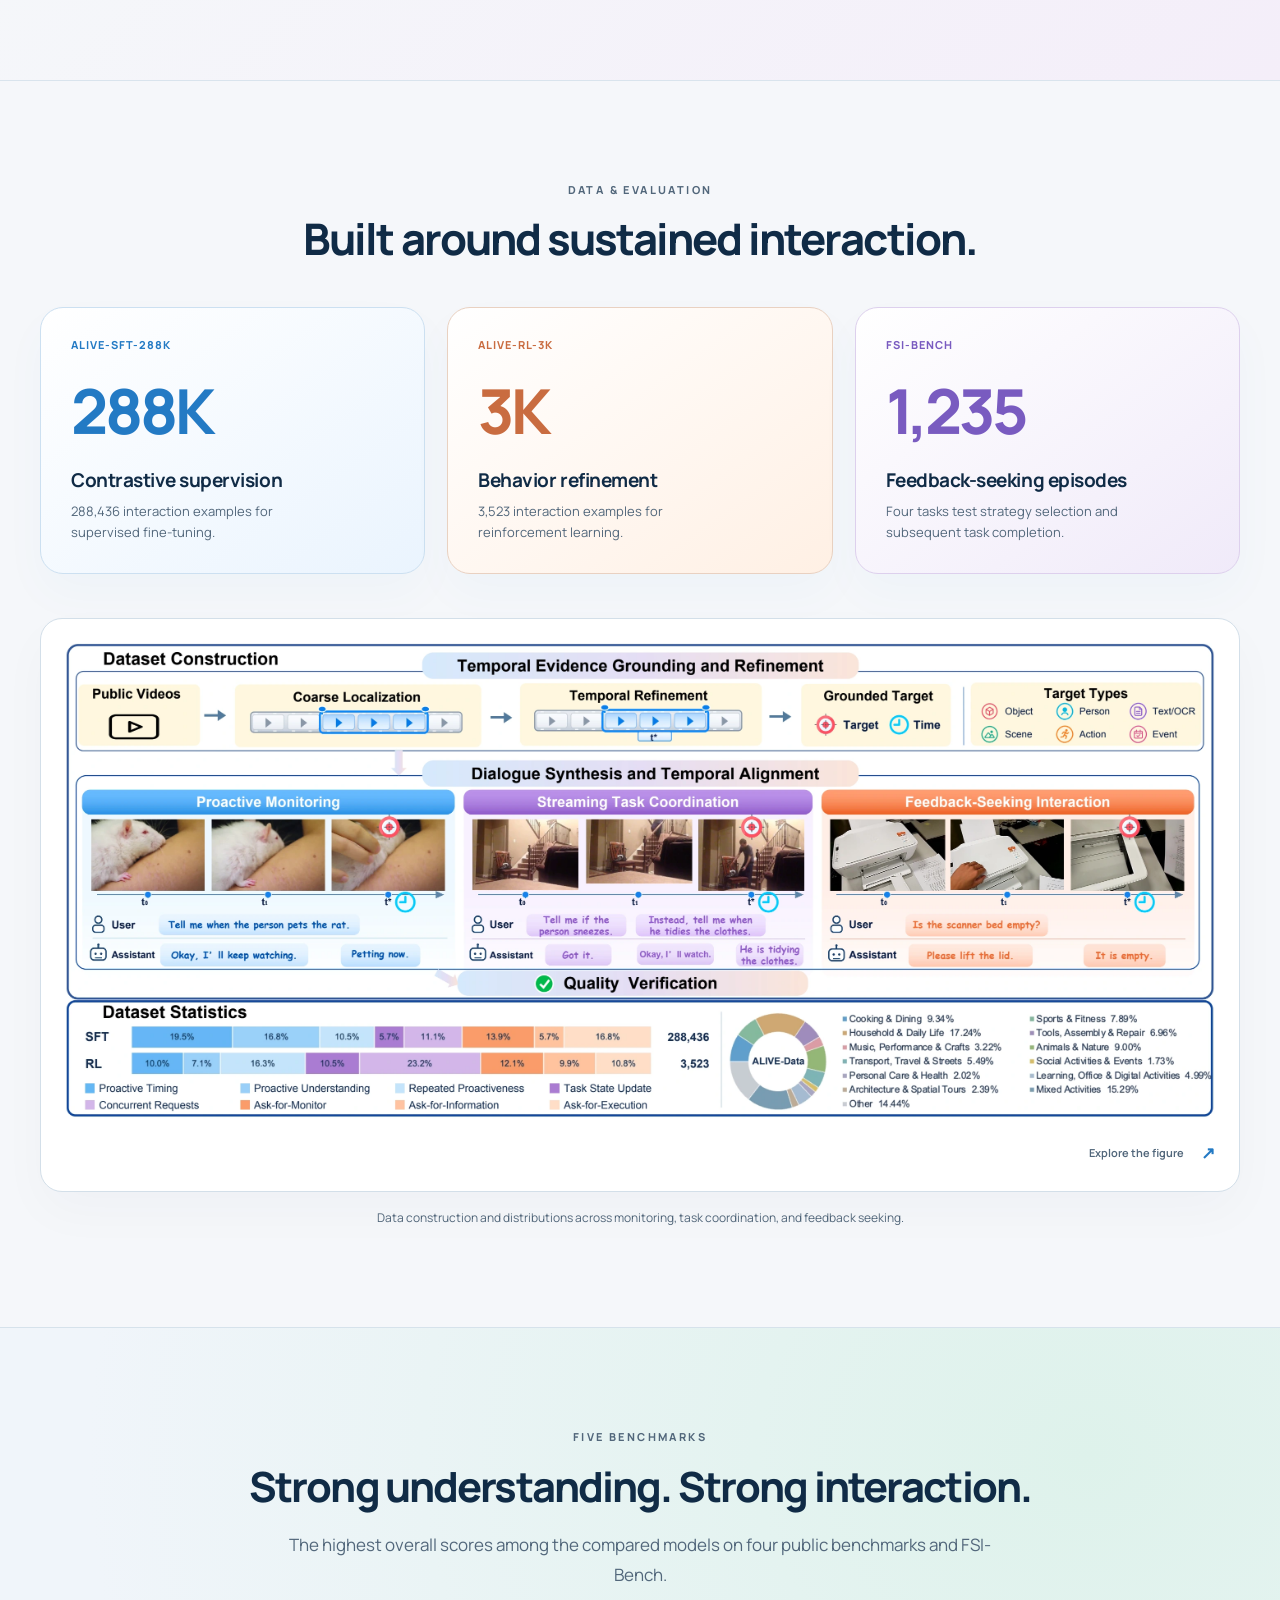
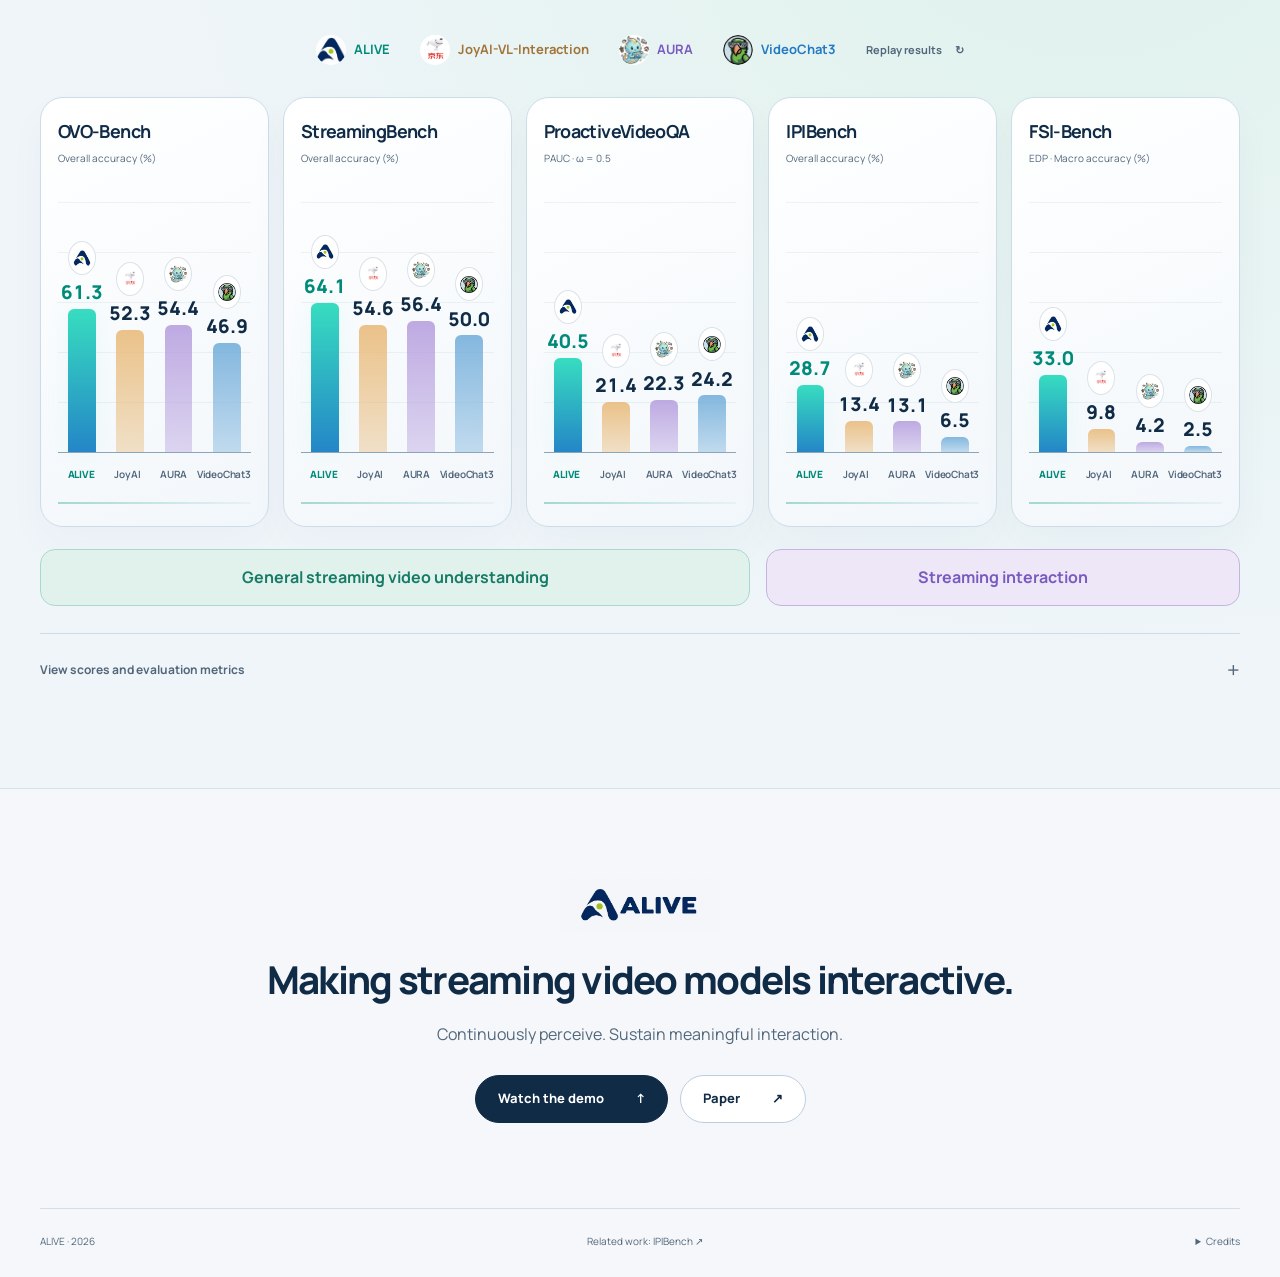
==== commit 0628ef79: "Add two web-video demos and fill the twelve-card gallery grid" ====
--- a/ALIVE/index.html
+++ b/ALIVE/index.html
@@ -121,7 +121,7 @@
       </div>
     </div>
     <div class="demo-collection" id="webvideo-demos" aria-labelledby="webvideo-title">
-      <div class="demo-collection-head"><div><p class="eyebrow">02 / ACROSS ONLINE VIDEOS</p><h3 id="webvideo-title">An unfolding video. An ongoing conversation.</h3><p>ALIVE follows events, coordinates requests, and seeks feedback.</p></div><span class="demo-count">10 demos · English & 中文</span></div>
+      <div class="demo-collection-head"><div><p class="eyebrow">02 / ACROSS ONLINE VIDEOS</p><h3 id="webvideo-title">An unfolding video. An ongoing conversation.</h3><p>ALIVE follows events, coordinates requests, and seeks feedback.</p></div><span class="demo-count">12 demos · English & 中文</span></div>
       <div class="demo-grid demo-grid-landscape">
 <article class="demo-card" data-category="coordinate">
       <a class="demo-open" href="assets/demos/webvideo/campus-tasks.mp4" data-demo="web01" data-portrait="false" aria-label="播放: 同时留意五类校园镜头">
@@ -181,6 +181,18 @@
       <a class="demo-open" href="assets/demos/webvideo/open-freezer.mp4" data-demo="web10" data-portrait="false" aria-label="播放: 打开冷冻柜，看看里面有什么">
         <div class="demo-poster"><img src="assets/demos/webvideo/open-freezer.webp" alt="" loading="lazy" decoding="async" width="1100" height="587"><span class="demo-duration">0:12</span><span class="demo-play-icon"><svg viewBox="0 0 24 24" width="22" height="22" fill="currentColor" aria-hidden="true"><path d="m8 5 11 7-11 7Z"/></svg></span></div>
         <div class="demo-copy"><div class="demo-meta"><span class="demo-tag" lang="en">Feedback-Seeking Interaction</span><span class="demo-language">中文</span></div><h4 lang="zh">打开冷冻柜，看看里面有什么</h4><p lang="zh">柜门关闭时请求打开，在获得新画面后描述柜内物品。</p><span class="demo-watch" lang="zh">观看完整演示 <span aria-hidden="true">↗</span></span></div>
+      </a>
+    </article>
+<article class="demo-card" data-category="coordinate">
+      <a class="demo-open" href="assets/demos/webvideo/filter-replacement.mp4" data-demo="web11" data-portrait="false" aria-label="Play: Track a filter replacement">
+        <div class="demo-poster"><img src="assets/demos/webvideo/filter-replacement.webp" alt="" loading="lazy" decoding="async" width="1100" height="587"><span class="demo-duration">0:24</span><span class="demo-play-icon"><svg viewBox="0 0 24 24" width="22" height="22" fill="currentColor" aria-hidden="true"><path d="m8 5 11 7-11 7Z"/></svg></span></div>
+        <div class="demo-copy"><div class="demo-meta"><span class="demo-tag" lang="en">Streaming Task Coordination</span><span class="demo-language">English</span></div><h4 lang="en">Track a filter replacement</h4><p lang="en">Monitors both removal of the old filter and installation of the new one, with a reminder for each step.</p><span class="demo-watch" lang="en">Watch demo <span aria-hidden="true">↗</span></span></div>
+      </a>
+    </article>
+<article class="demo-card" data-category="feedback">
+      <a class="demo-open" href="assets/demos/webvideo/ticket-price.mp4" data-demo="web12" data-portrait="false" aria-label="Play: Reveal the ticket price">
+        <div class="demo-poster"><img src="assets/demos/webvideo/ticket-price.webp" alt="" loading="lazy" decoding="async" width="1100" height="587"><span class="demo-duration">0:16</span><span class="demo-play-icon"><svg viewBox="0 0 24 24" width="22" height="22" fill="currentColor" aria-hidden="true"><path d="m8 5 11 7-11 7Z"/></svg></span></div>
+        <div class="demo-copy"><div class="demo-meta"><span class="demo-tag" lang="en">Feedback-Seeking Interaction</span><span class="demo-language">English</span></div><h4 lang="en">Reveal the ticket price</h4><p lang="en">Asks the user to select the 1-Day Ventra Ticket, then reads its price from the updated screen.</p><span class="demo-watch" lang="en">Watch demo <span aria-hidden="true">↗</span></span></div>
       </a>
     </article>
       </div>
--- a/ALIVE/style.css
+++ b/ALIVE/style.css
@@ -38,7 +38,6 @@
 .demo-grid-portrait .demo-card:nth-last-child(3){grid-column:2/span 2}
 .demo-grid-landscape{grid-template-columns:repeat(6,minmax(0,1fr))}
 .demo-grid-landscape .demo-card{grid-column:span 2}
-.demo-grid-landscape .demo-card:last-child{grid-column:3/span 2}
 .demo-card{--demo-accent:#237ac4;--demo-tint:#e8f3fd;--demo-border:#c9dfef;min-width:0;background:#fff;border:1px solid var(--demo-border);border-radius:22px;overflow:hidden;box-shadow:0 8px 24px #102b4606;transition:transform .28s cubic-bezier(.2,.7,.2,1),box-shadow .28s}
 [data-category=coordinate]{--demo-accent:#795bc0;--demo-tint:#f0eafa;--demo-border:#ddd0ed}
 [data-category=feedback]{--demo-accent:#b65d31;--demo-tint:#fff0e5;--demo-border:#ecd5c6}
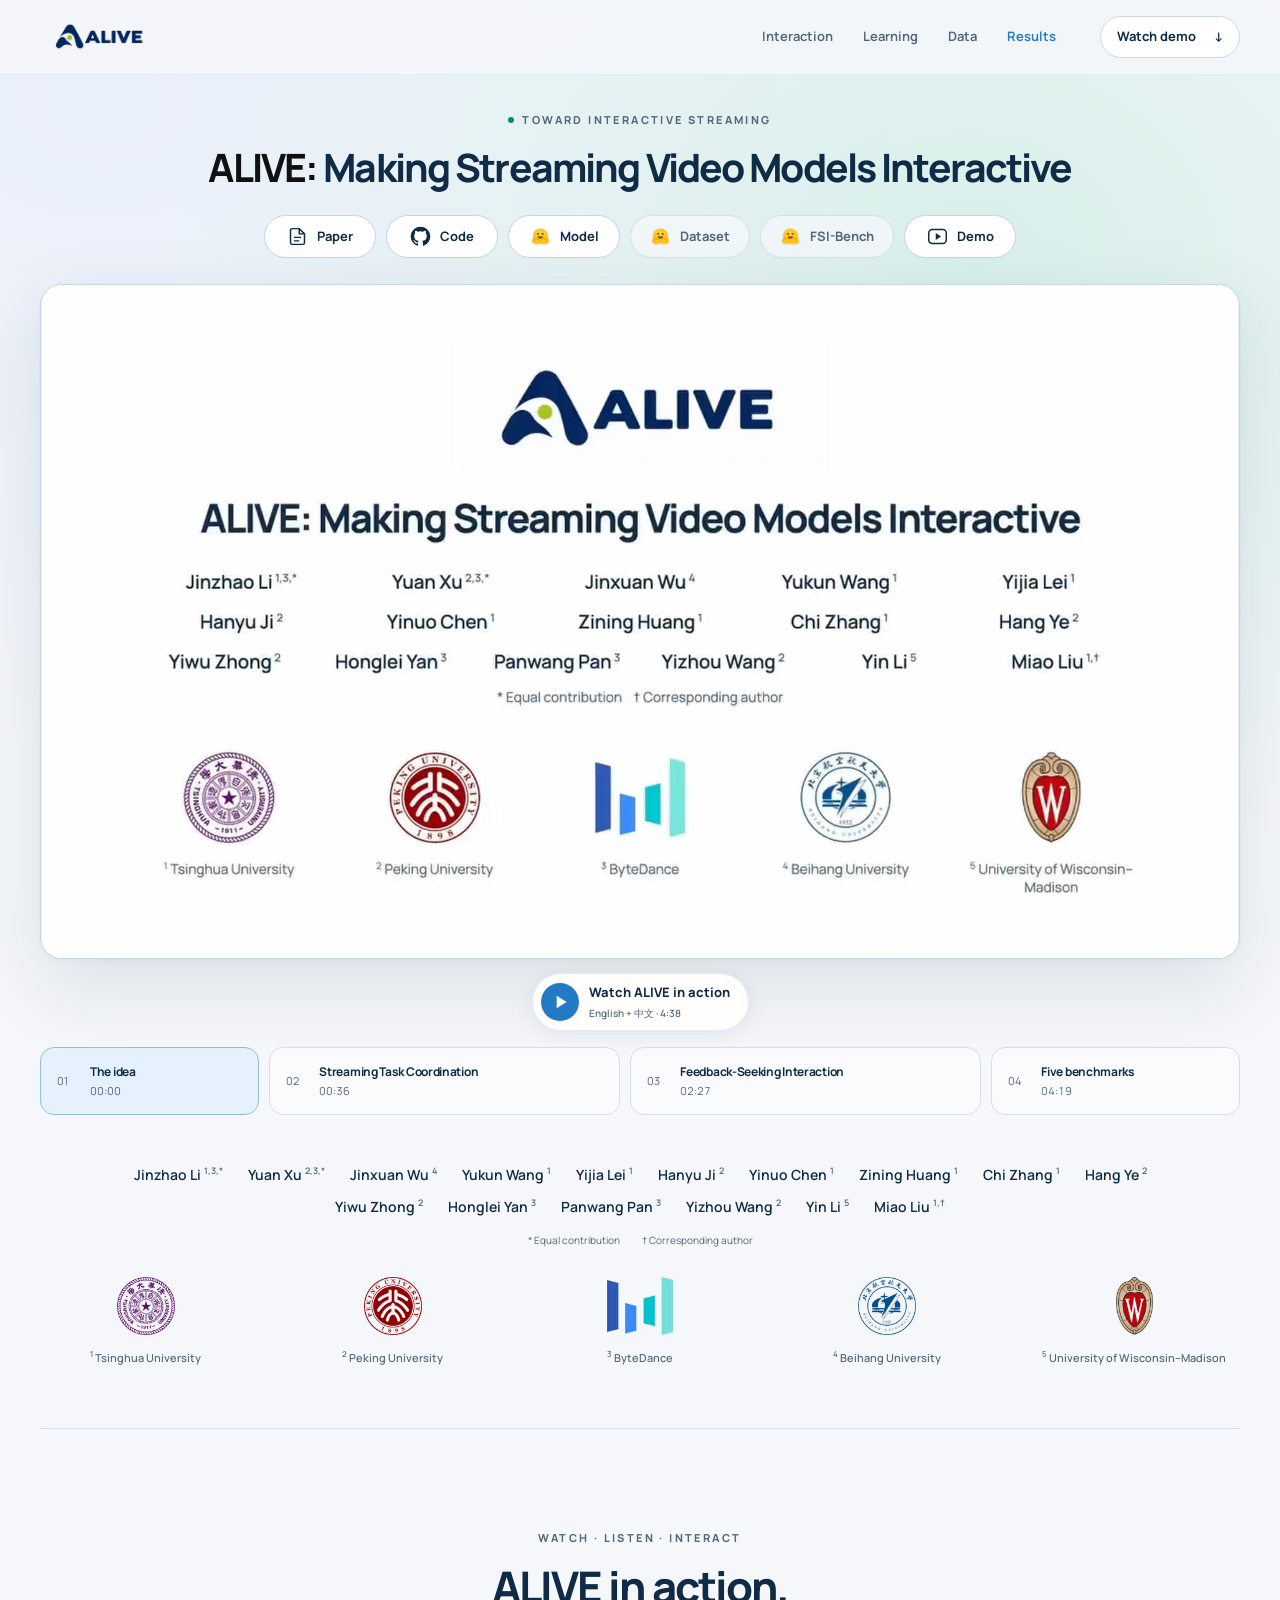
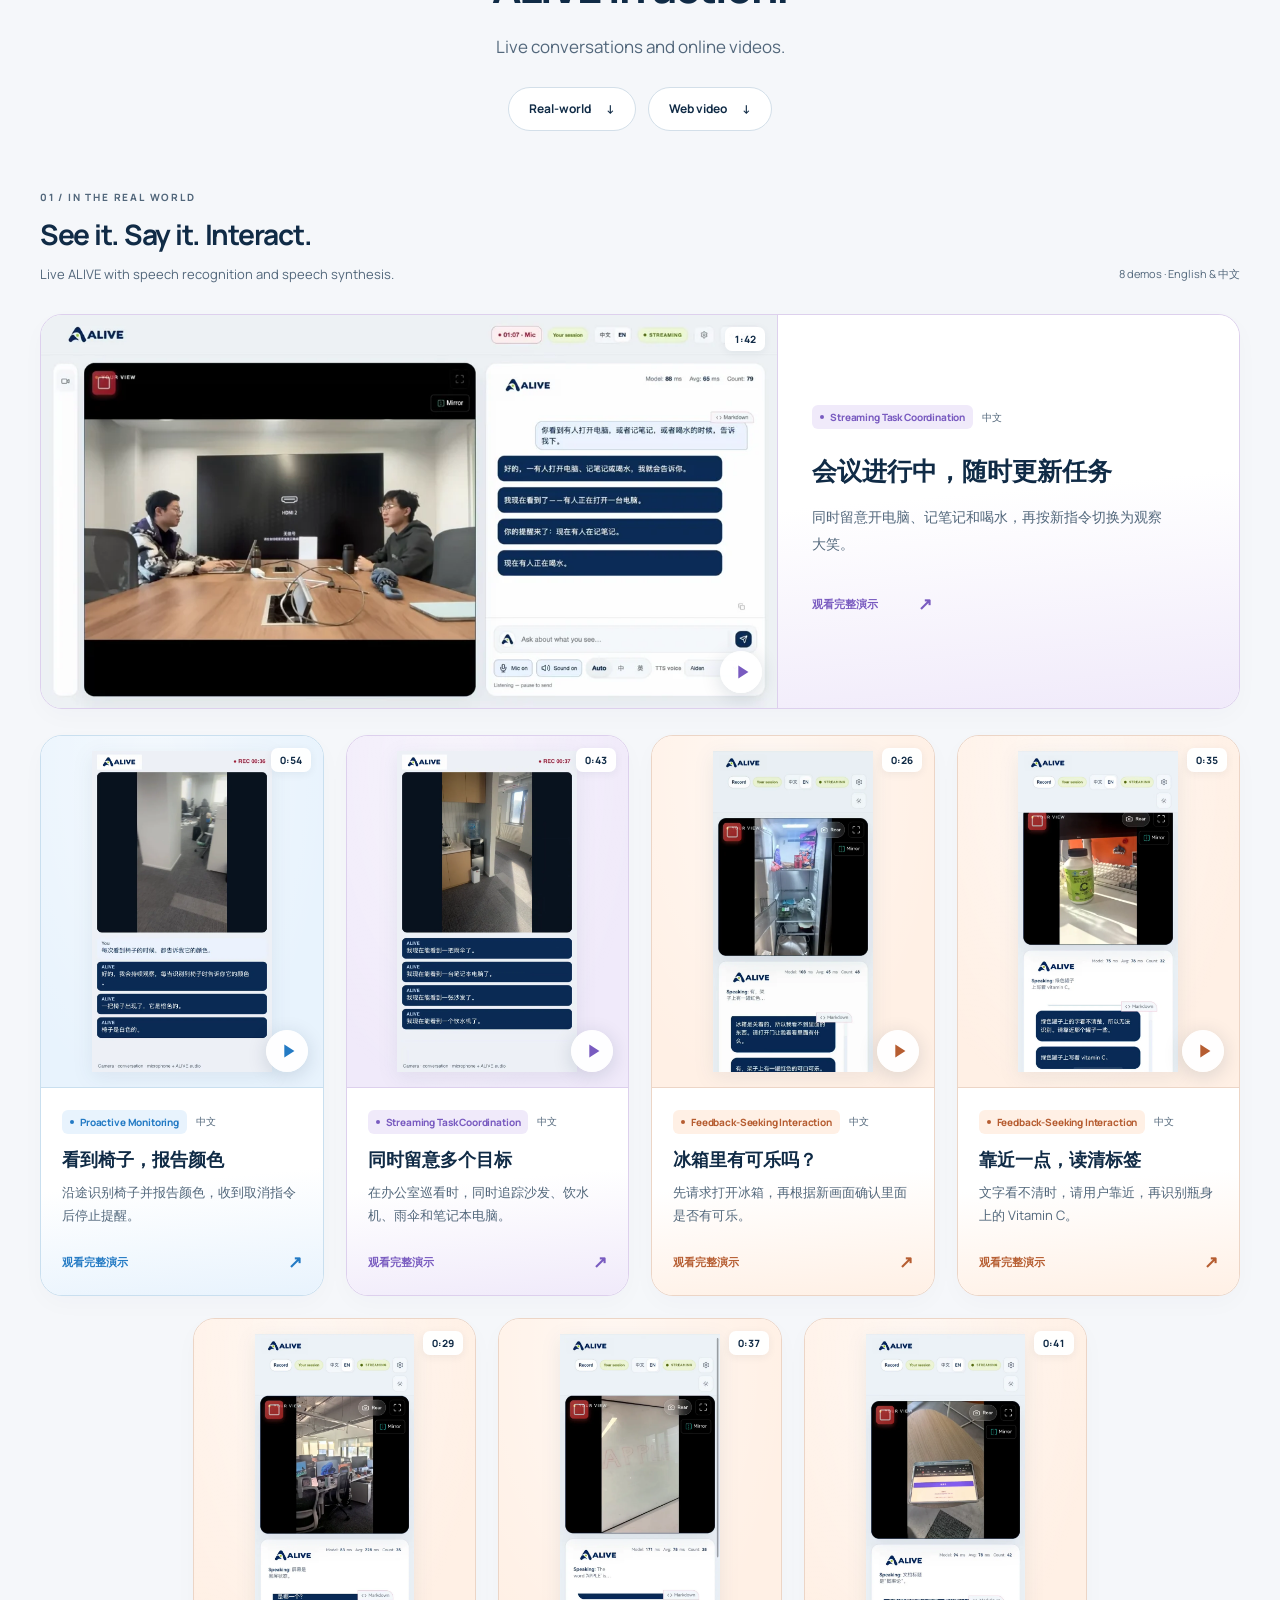
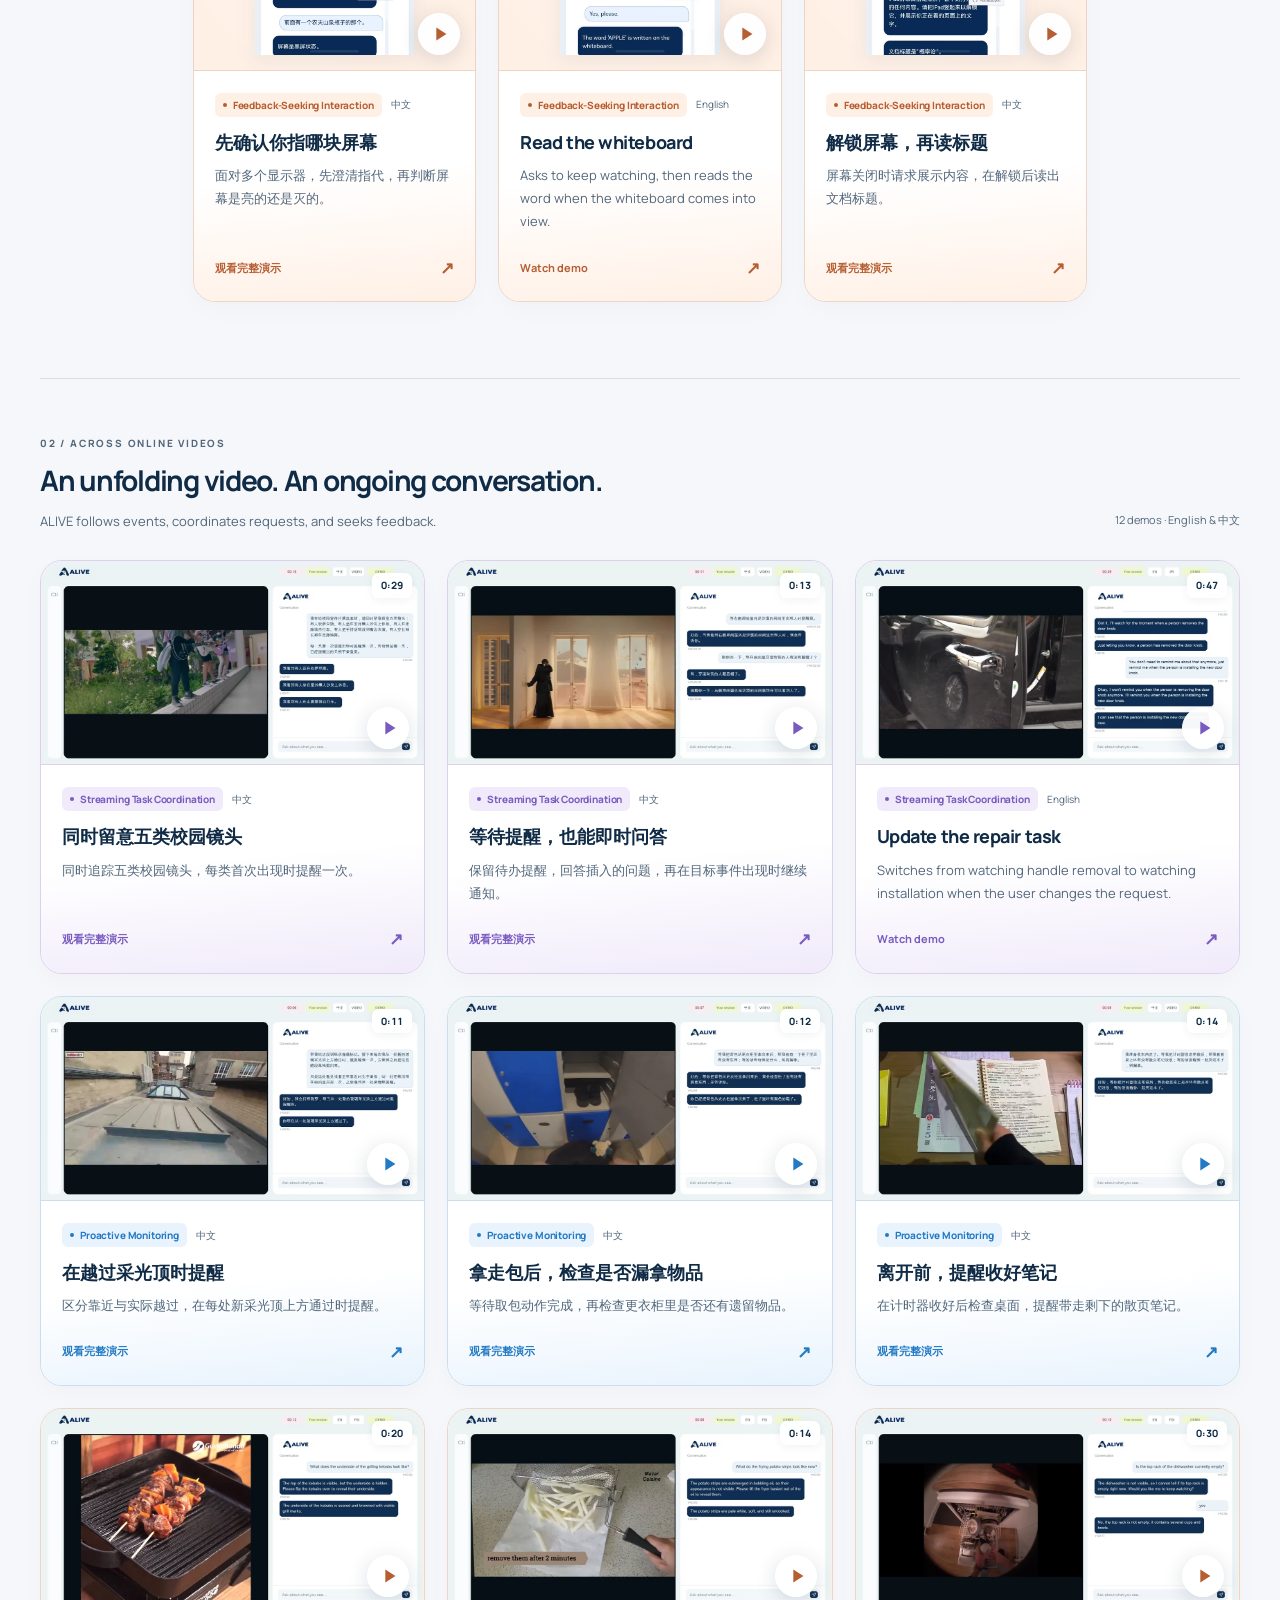
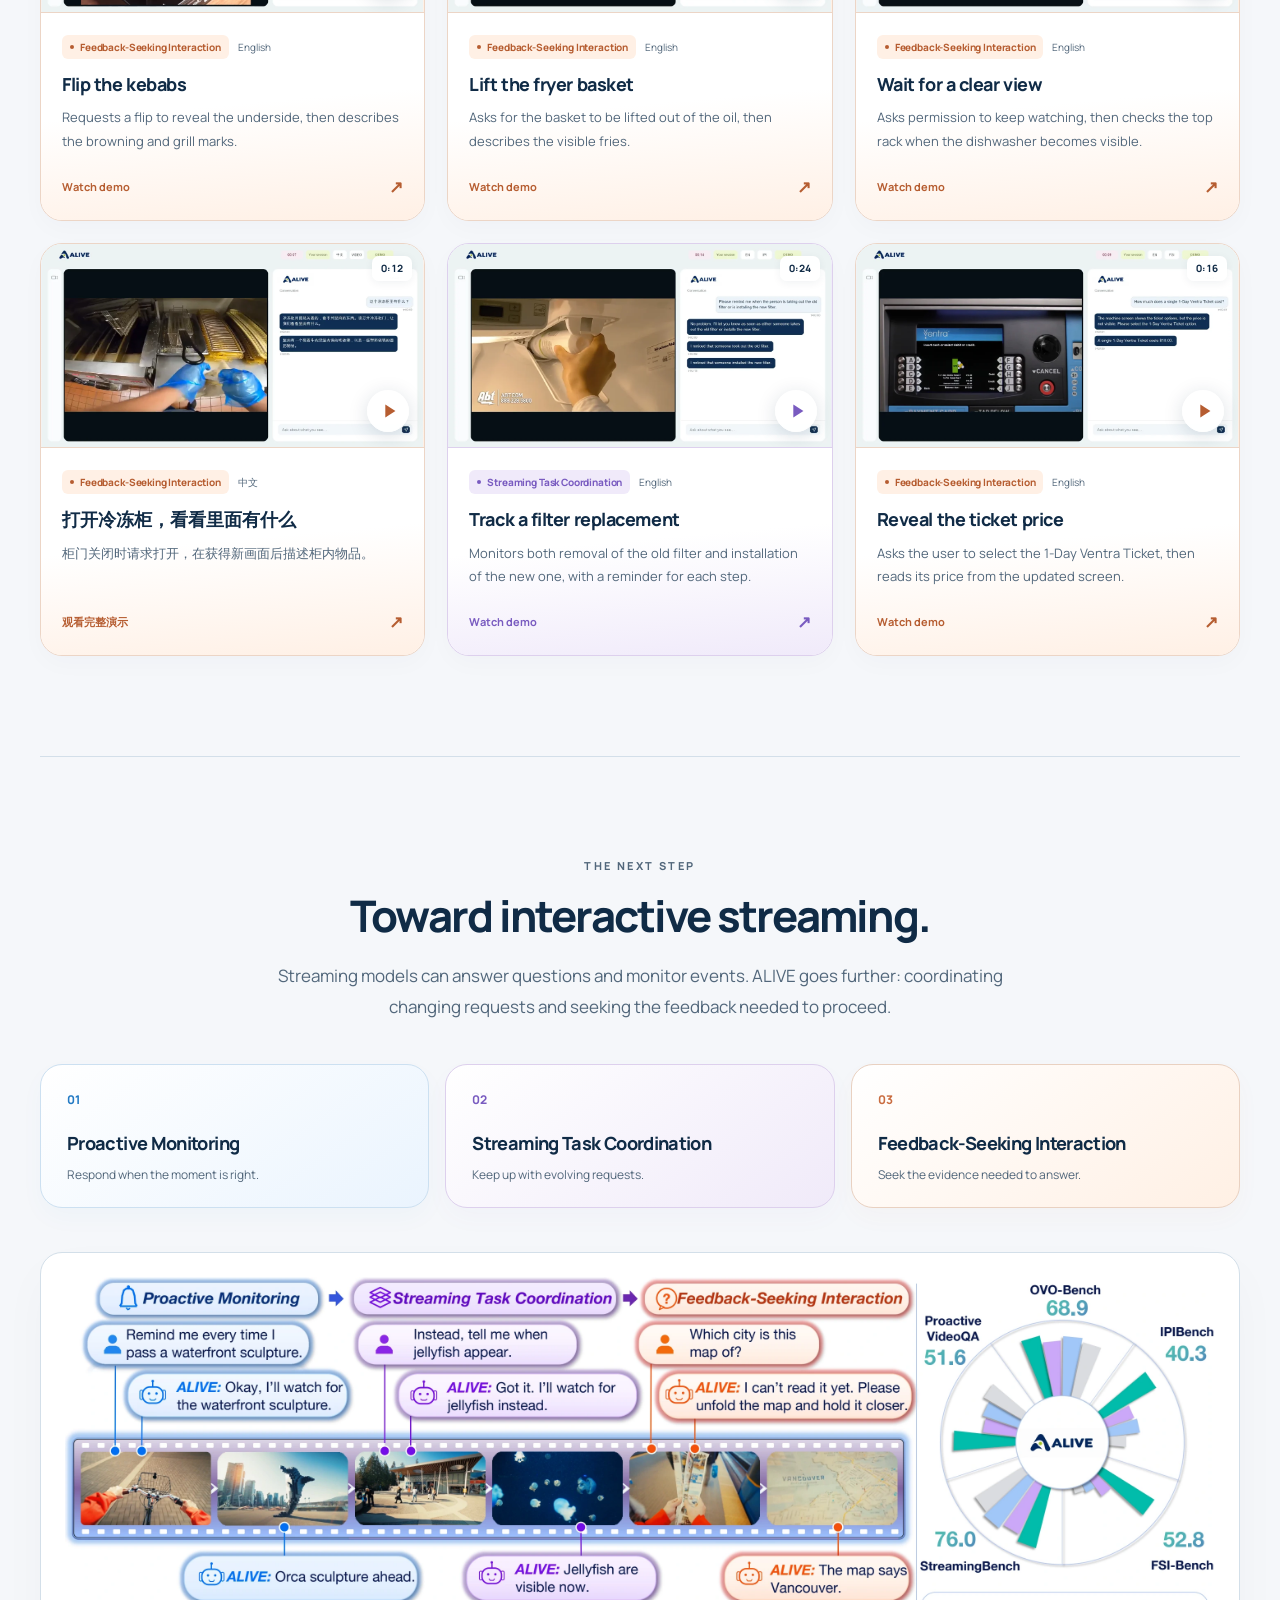
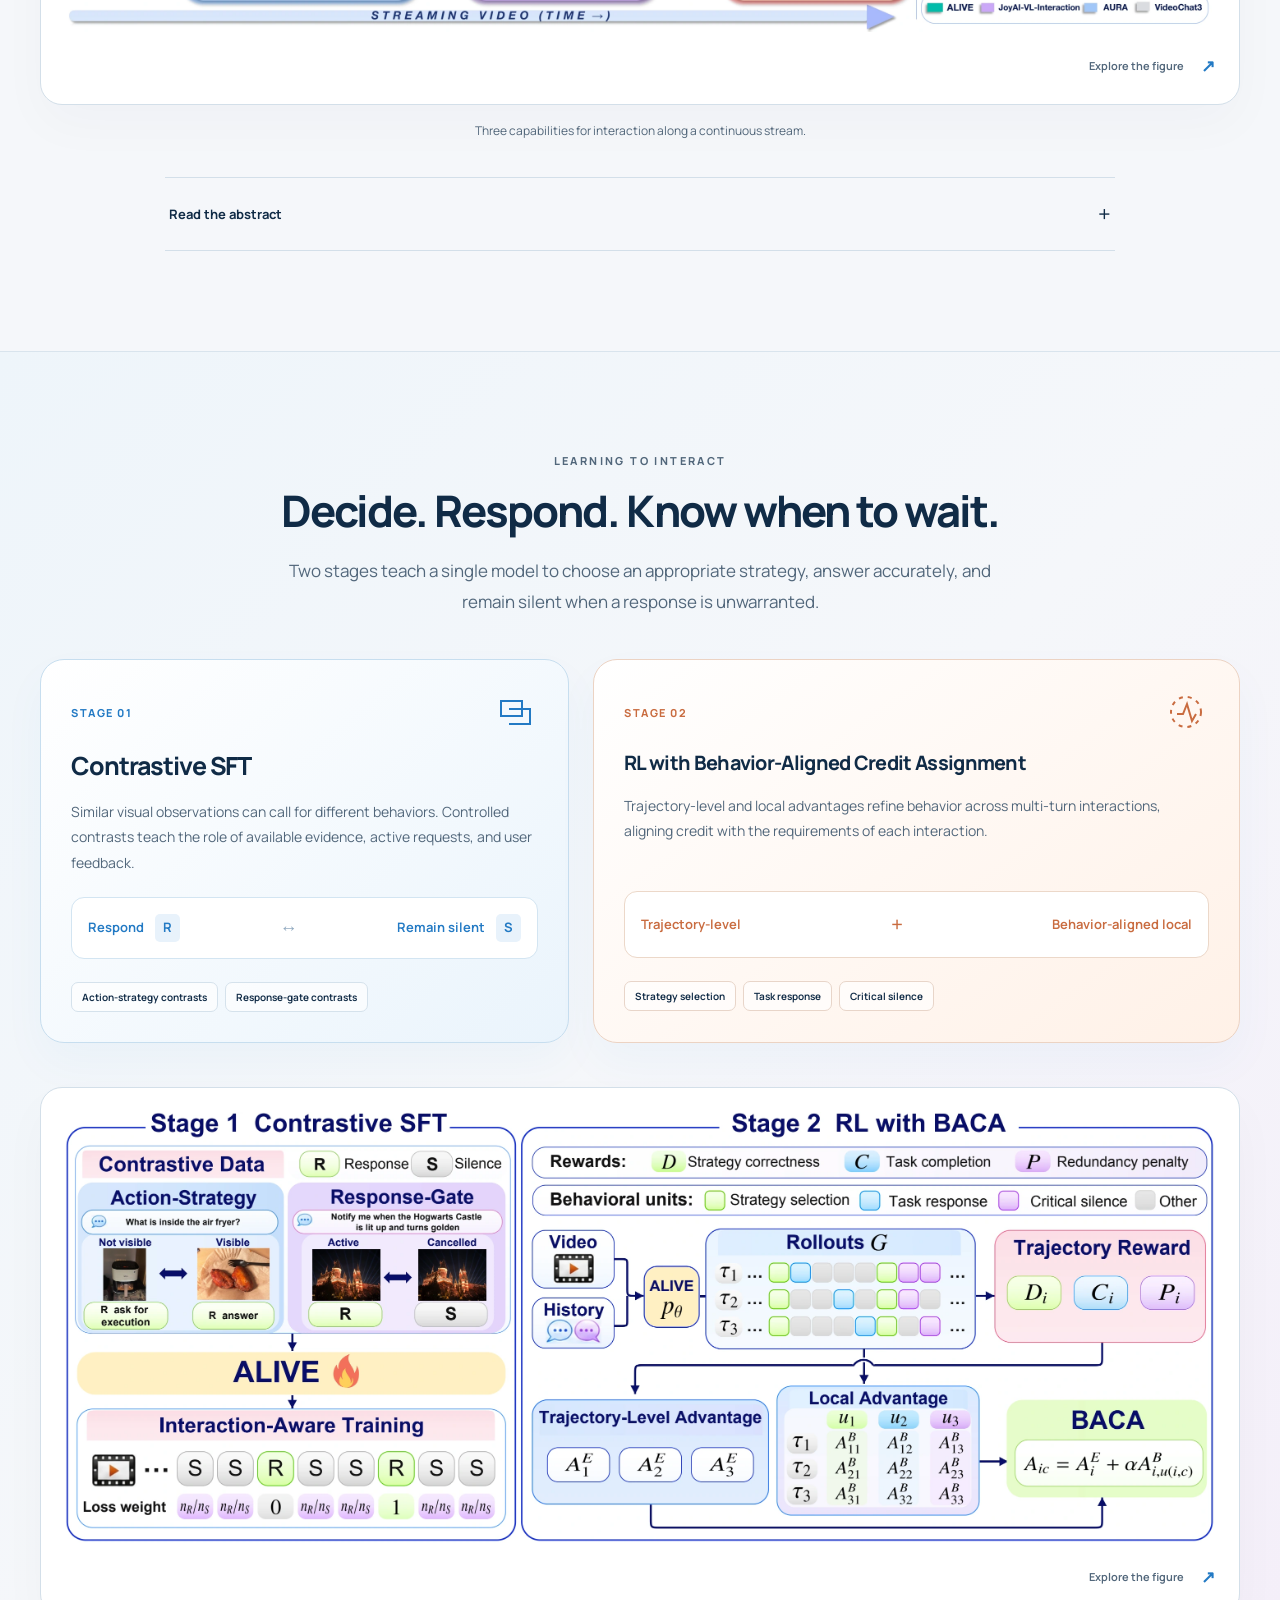
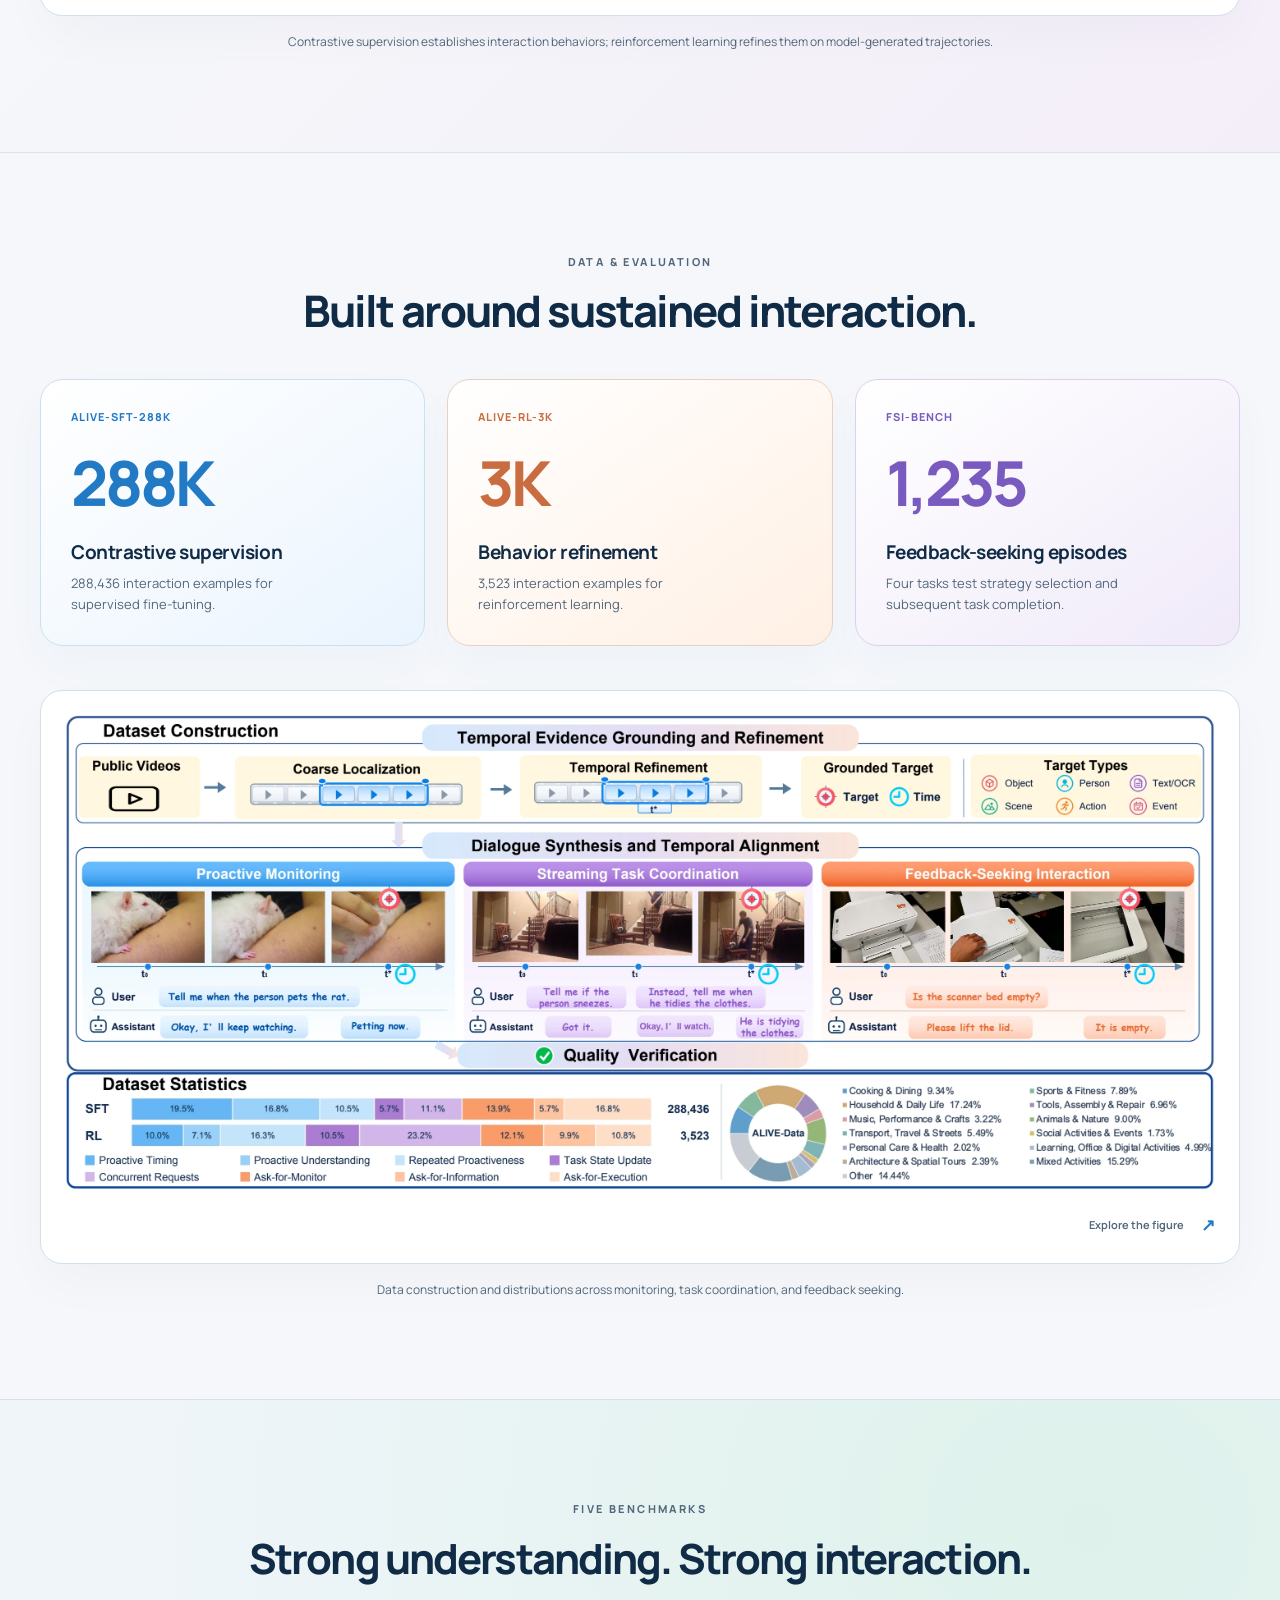
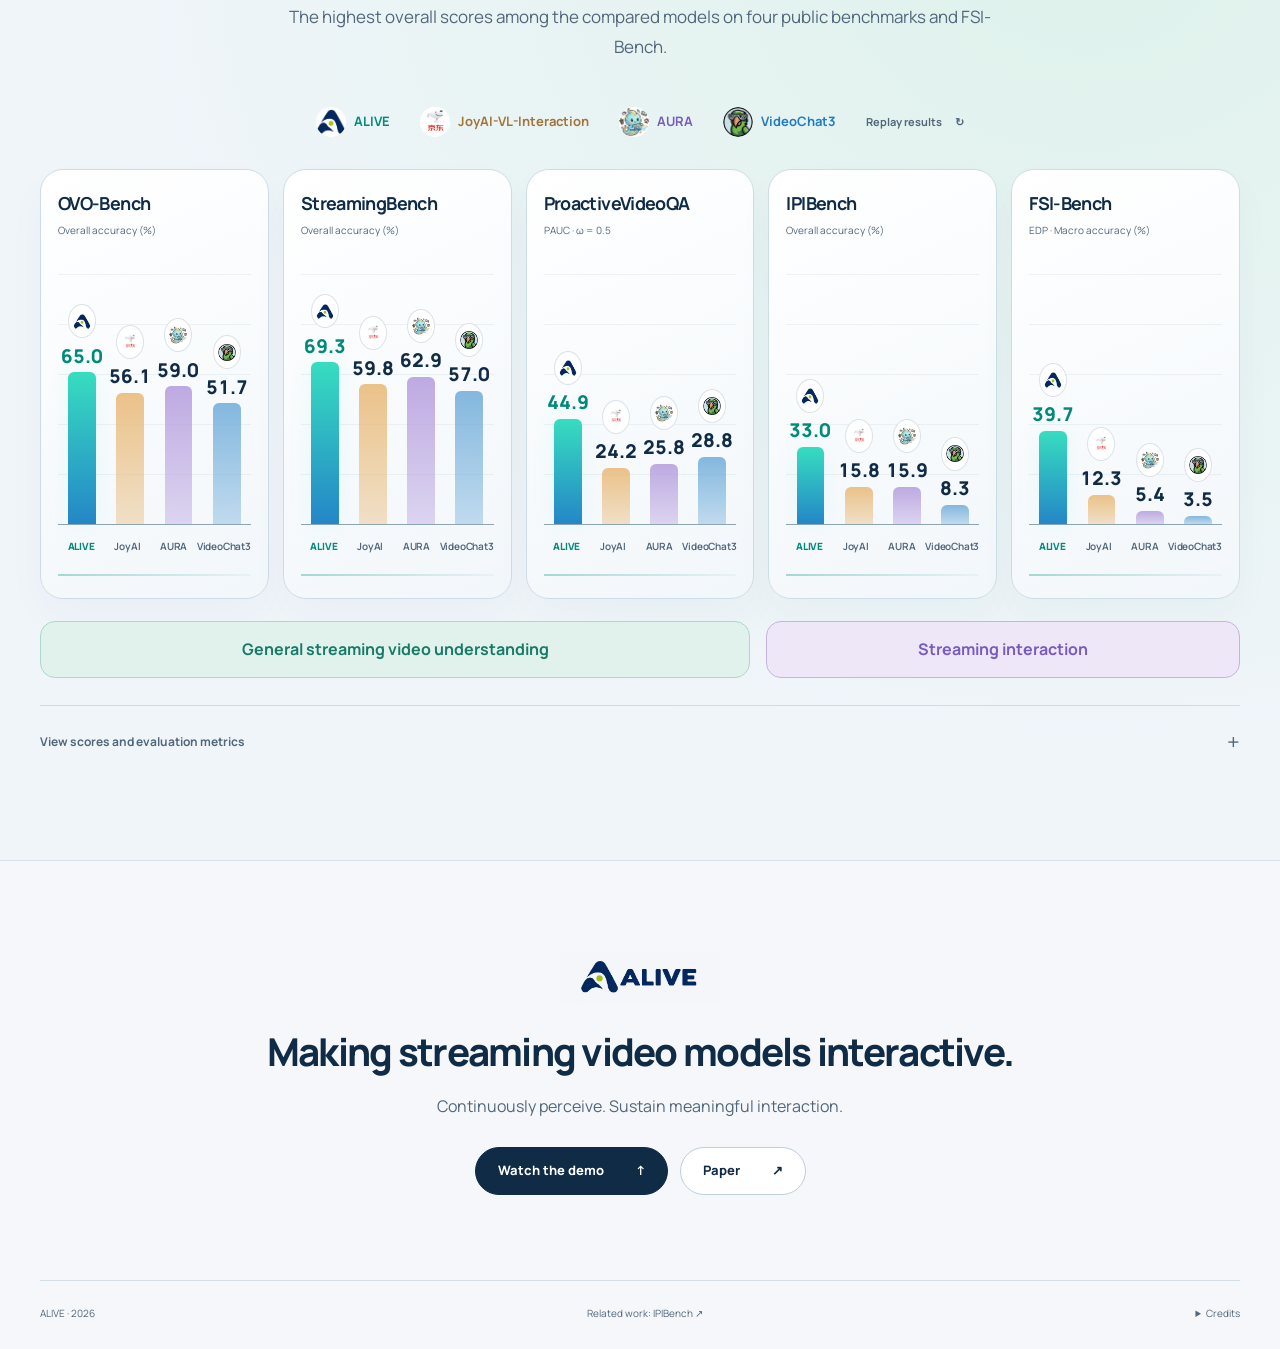
==== commit 076027d9: "Replace the main demo and cover with the supplied video" ====
--- a/ALIVE/index.html
+++ b/ALIVE/index.html
@@ -7,7 +7,7 @@
   <meta name="theme-color" content="#F5F7FA">
   <meta property="og:title" content="ALIVE: Making Streaming Video Models Interactive">
   <meta property="og:description" content="Toward interactive streaming. Watch ALIVE coordinate evolving tasks and seek the feedback needed to answer.">
-  <meta property="og:image" content="https://lijinzhao30.github.io/ALIVE/assets/demo-poster.webp">
+  <meta property="og:image" content="https://lijinzhao30.github.io/ALIVE/assets/demo-poster.webp?v=951cfea13d7f">
   <meta property="og:url" content="https://lijinzhao30.github.io/ALIVE/">
   <link rel="canonical" href="https://lijinzhao30.github.io/ALIVE/">
   <link rel="icon" href="assets/models/alive.png"><link rel="preload" href="assets/fonts/Manrope.ttf" as="font" type="font/ttf" crossorigin>
@@ -33,11 +33,13 @@
       <a class="resource-link" href="#demo"><svg viewBox="0 0 24 24" width="21" height="21" fill="none" stroke="currentColor" stroke-width="1.7" aria-hidden="true"><rect x="2" y="4" width="20" height="16" rx="4"/><path d="m10 8 6 4-6 4Z" fill="currentColor" stroke="none"/></svg>Demo</a>
     </div></div>
     <div class="film-shell" id="demo">
-      <video id="demo-video" controls playsinline preload="none" poster="assets/demo-poster.webp" aria-label="ALIVE research and bilingual capability demonstration">
-        <source src="assets/alive-demo.mp4" type="video/mp4">
+      <video id="demo-video" controls playsinline preload="none" poster="assets/demo-poster.webp?v=951cfea13d7f" aria-label="ALIVE research and bilingual capability demonstration">
+        <source src="assets/alive-demo.mp4?v=951cfea13d7f" type="video/mp4">
         <track kind="chapters" src="assets/chapters.vtt" srclang="en" label="Chapters">
-        Your browser does not support video. <a href="assets/alive-demo.mp4">Download the demo.</a>
+        Your browser does not support video. <a href="assets/alive-demo.mp4?v=951cfea13d7f">Download the demo.</a>
       </video>
+    </div>
+    <div class="film-action">
       <button class="film-play" id="film-play" aria-label="Play the ALIVE demo"><span class="play-circle"><svg width="24" height="24" viewBox="0 0 24 24" aria-hidden="true"><path d="M8 4.5 20 12 8 19.5Z" fill="currentColor"/></svg></span><span>Watch ALIVE in action<small>English + 中文 · 4:38</small></span></button>
     </div>
     <div class="chapters" aria-label="Demo chapters">
@@ -46,7 +48,7 @@
       <button data-seek="147.466667" class="chapter"><span>03</span><strong>Feedback-Seeking Interaction</strong><small>02:27</small></button>
       <button data-seek="259.533333" class="chapter"><span>04</span><strong>Five benchmarks</strong><small>04:19</small></button>
     </div>
-    <p class="video-error" id="video-error" hidden>The video could not load. <a href="assets/alive-demo.mp4">Open the video directly ↗</a></p>
+    <p class="video-error" id="video-error" hidden>The video could not load. <a href="assets/alive-demo.mp4?v=951cfea13d7f">Open the video directly ↗</a></p>
   </section>
 
   <section class="people container" aria-label="Authors and affiliations">
--- a/ALIVE/style.css
+++ b/ALIVE/style.css
@@ -98,3 +98,10 @@
 @media(max-width:800px){.demo-gallery-nav{margin-bottom:42px}.demo-collection-head{display:block}.demo-count{display:block;margin-top:12px}.demo-grid-portrait{grid-template-columns:repeat(4,minmax(0,1fr))}.demo-grid-portrait .demo-card:nth-last-child(3){grid-column:span 2}.demo-grid-portrait .demo-card:last-child{grid-column:2/span 2}.demo-grid-landscape{grid-template-columns:repeat(2,minmax(0,1fr))}.demo-grid-landscape .demo-card,.demo-grid-landscape .demo-card:last-child{grid-column:auto}.demo-copy h4{font-size:18px}.demo-tag{font-size:10px}.demo-feature .demo-open{grid-template-columns:1.25fr 1fr}.demo-feature .demo-copy h4{font-size:20px}.demo-feature .demo-copy p{font-size:12px}.demo-feature .demo-poster{min-height:270px}.demo-feature .demo-meta{margin-bottom:14px}}
 @media(max-width:600px){.demo-gallery-nav{gap:9px;margin-bottom:35px}.demo-gallery-nav a{gap:11px;padding:9px 15px;font-size:11px}.demo-collection+.demo-collection{margin-top:45px;padding-top:35px}.demo-collection-head h3{font-size:23px;max-width:340px}.demo-collection-head p:last-child{font-size:12px}.demo-count{font-size:10px}.demo-feature .demo-open{display:flex}.demo-feature .demo-poster{aspect-ratio:15/8;min-height:0;border:0;border-bottom:1px solid var(--demo-border)}.demo-feature .demo-copy{padding:22px}.demo-feature .demo-copy h4{font-size:21px}.demo-feature .demo-copy p{font-size:13px}.demo-feature .demo-watch{margin-top:0}.demo-grid{gap:16px}.demo-grid-portrait,.demo-grid-landscape{grid-template-columns:1fr}.demo-grid-portrait .demo-card,.demo-grid-portrait .demo-card:nth-last-child(3),.demo-grid-portrait .demo-card:last-child{grid-column:auto}.demo-portrait .demo-open{display:grid;grid-template-columns:minmax(110px,.8fr) minmax(0,1.2fr)}.demo-portrait .demo-poster{height:100%;aspect-ratio:auto;min-height:280px;border:0;border-right:1px solid var(--demo-border);padding:8px 0}.demo-portrait .demo-copy{padding:19px 15px}.demo-portrait .demo-meta{gap:7px}.demo-portrait .demo-tag{font-size:9px;line-height:1.5}.demo-portrait .demo-copy h4{font-size:clamp(14px,4.35vw,17px)}.demo-portrait .demo-copy p{font-size:12px;line-height:1.8;margin-bottom:15px}.demo-portrait .demo-duration{top:9px;right:7px;font-size:9px}.demo-portrait .demo-play-icon{bottom:11px;right:10px;width:34px;height:34px}.demo-portrait .demo-play-icon svg{width:18px}.demo-card{border-radius:18px}.demo-grid-landscape .demo-copy{padding:20px}.demo-grid-landscape .demo-copy p{font-size:13px}.demo-dialog{width:calc(100vw - 20px);max-height:94dvh;border-radius:16px}.demo-dialog-toolbar{padding:10px 12px}.demo-dialog-actions button{width:32px;height:32px}.demo-dialog-copy{padding:20px}.demo-dialog-copy h2{font-size:21px}.demo-dialog-copy p{font-size:12px}.demo-dialog.is-portrait .demo-dialog-content{display:block}.demo-dialog.is-portrait #gallery-player{height:59dvh}.demo-dialog.is-portrait .demo-dialog-copy{padding:18px 20px}.demo-dialog.is-portrait .demo-dialog-copy h2{font-size:18px}.demo-dialog.is-portrait .demo-dialog-copy .demo-tag{margin-bottom:9px}}
 @media(max-width:600px){.demo-copy h4{text-wrap:balance}}
+
+/* Keep the supplied title cover unobstructed by playback controls. */
+.film-action{display:flex;justify-content:center;margin-top:14px;min-height:58px}
+.film-action .film-play{position:static;inset:auto;gap:10px;padding:8px 18px 8px 8px;font-size:13px;box-shadow:0 4px 20px #102b4612}
+.film-action .play-circle{width:38px;height:38px}
+.film-action .play-circle svg{width:20px;height:20px}
+.film-action .film-play small{font-size:10px}
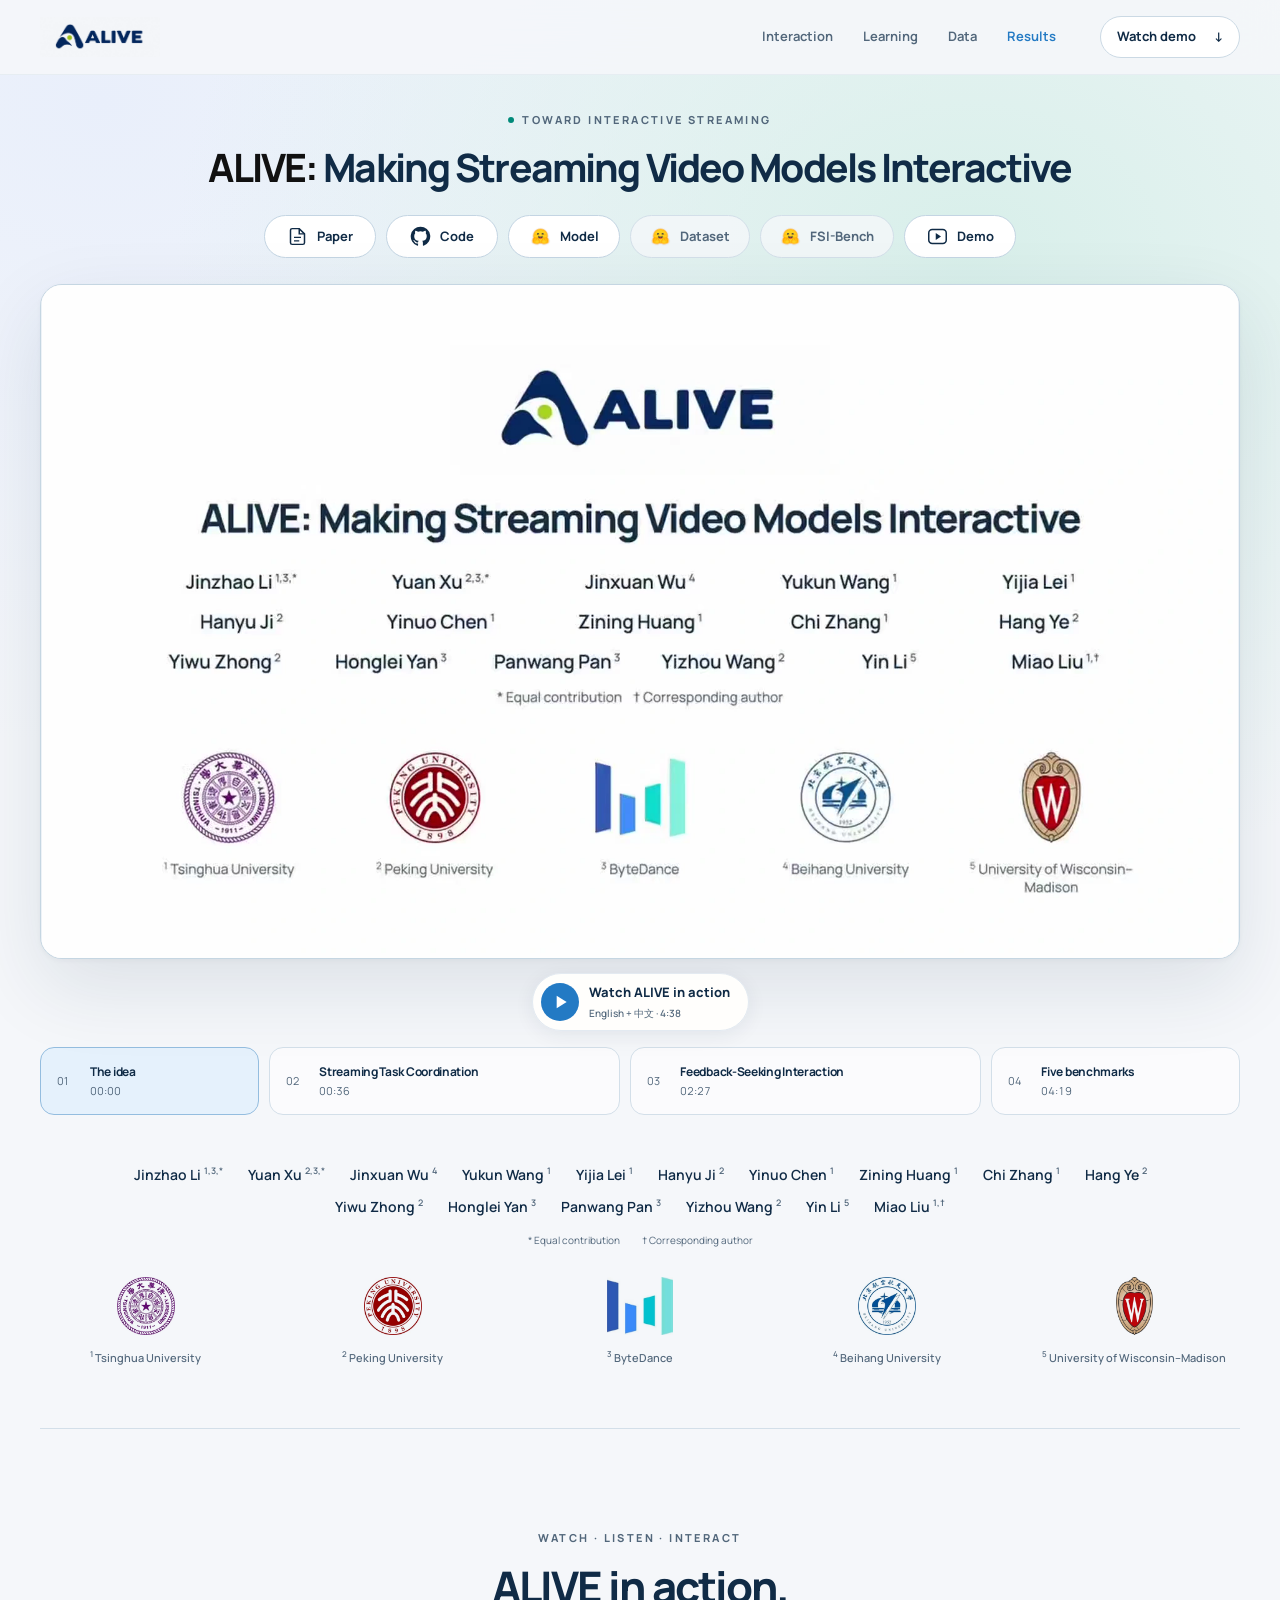
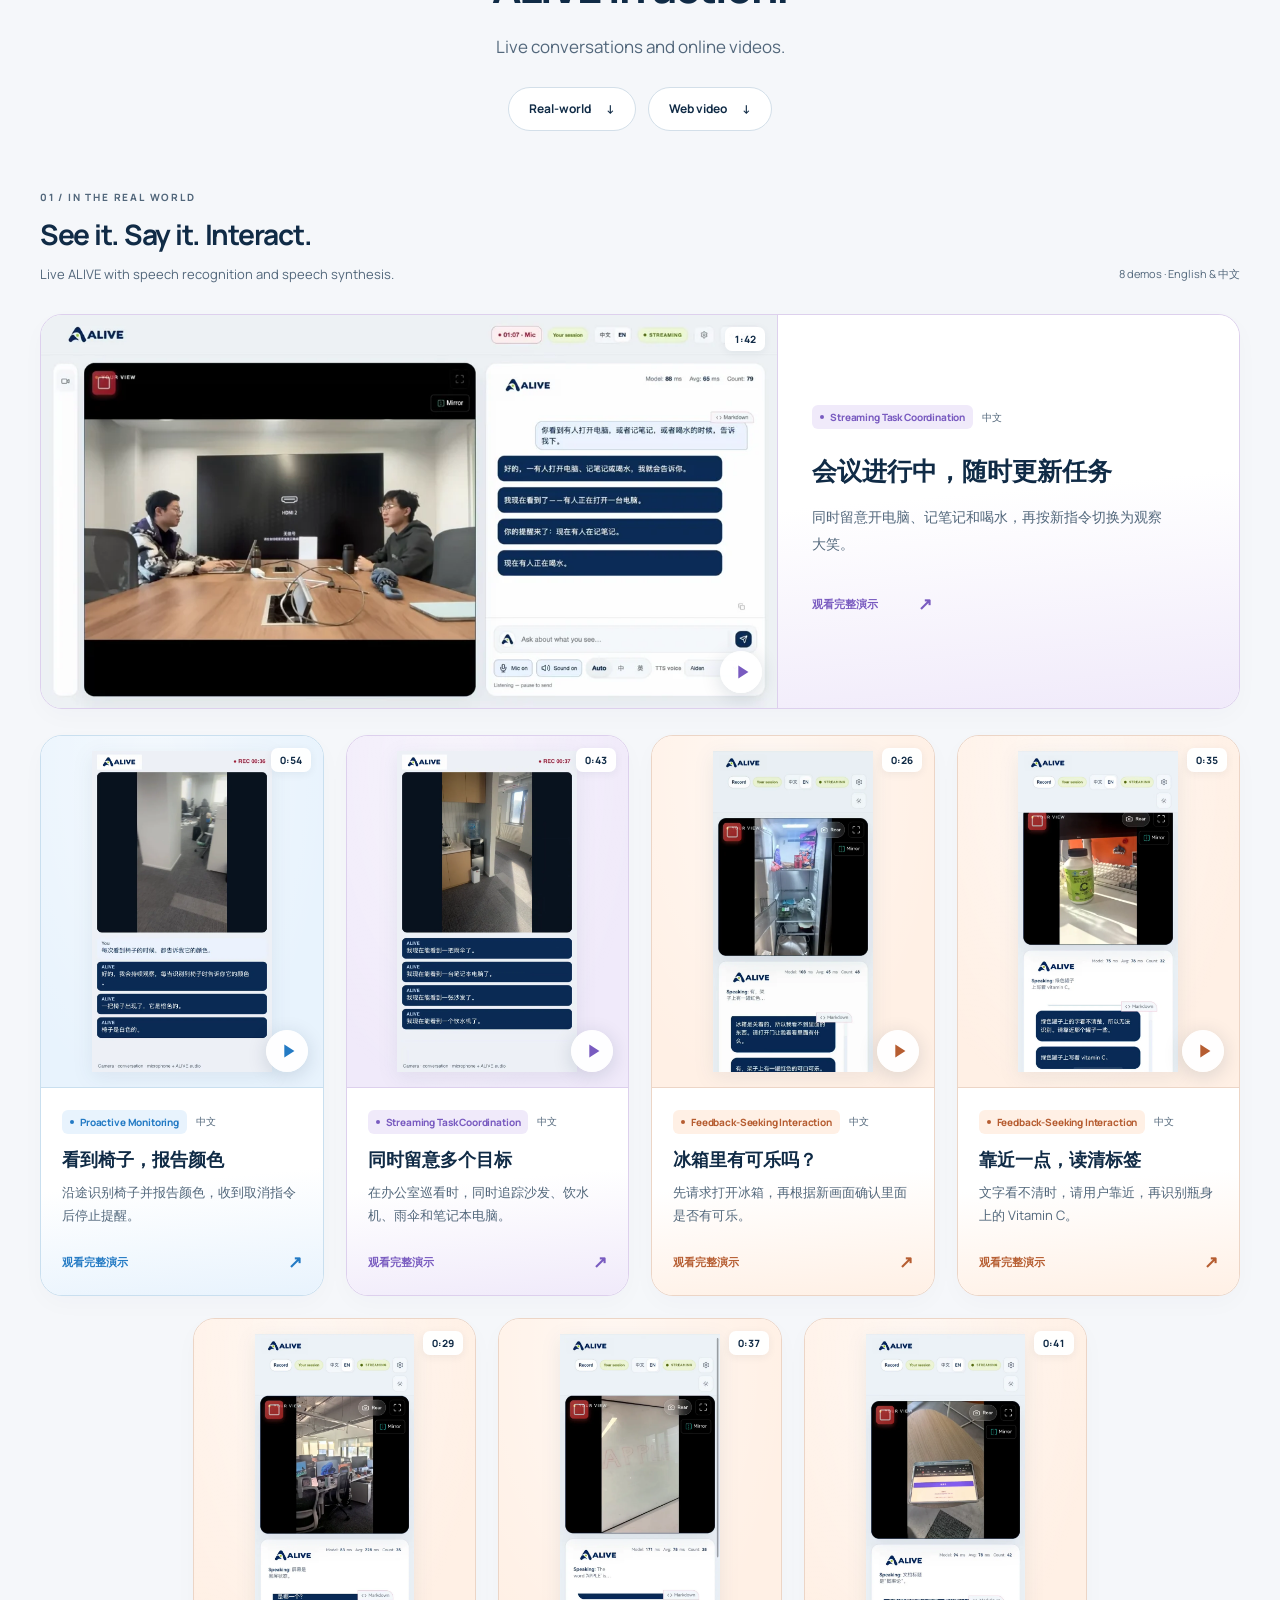
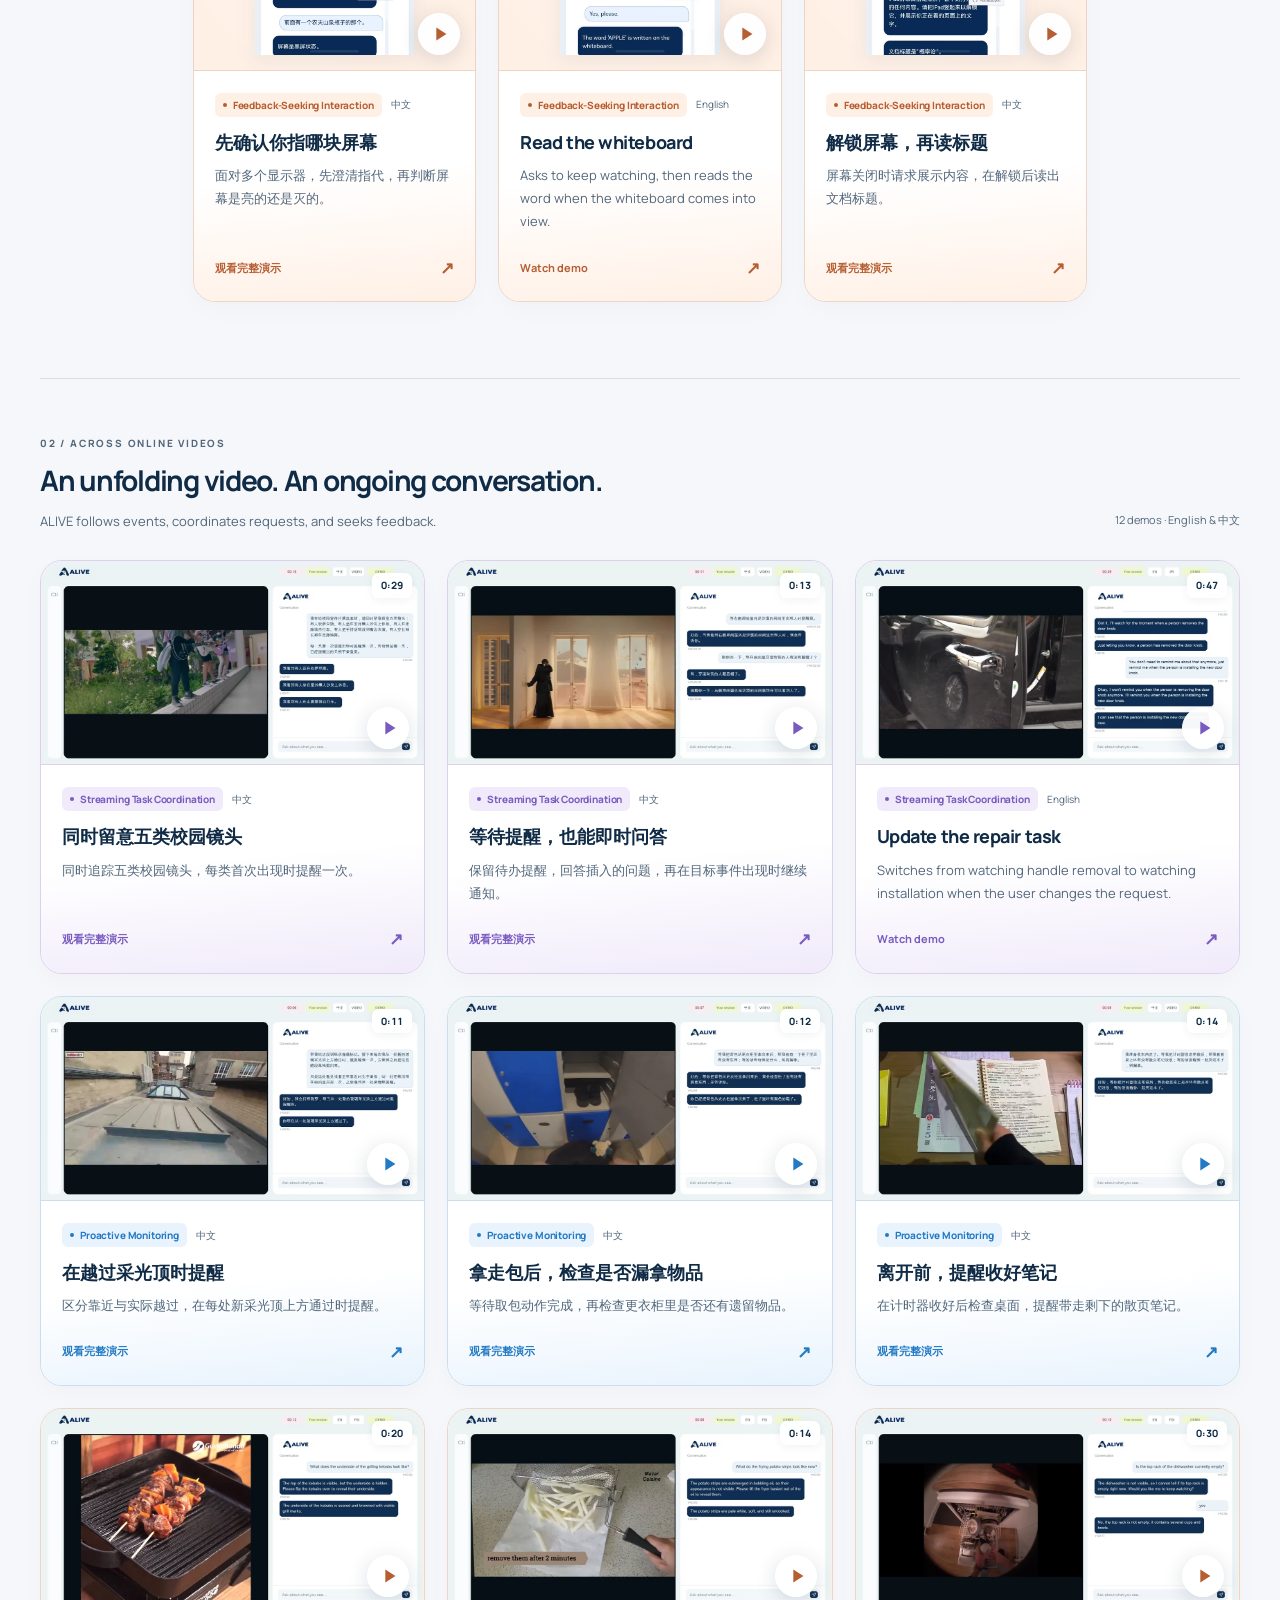
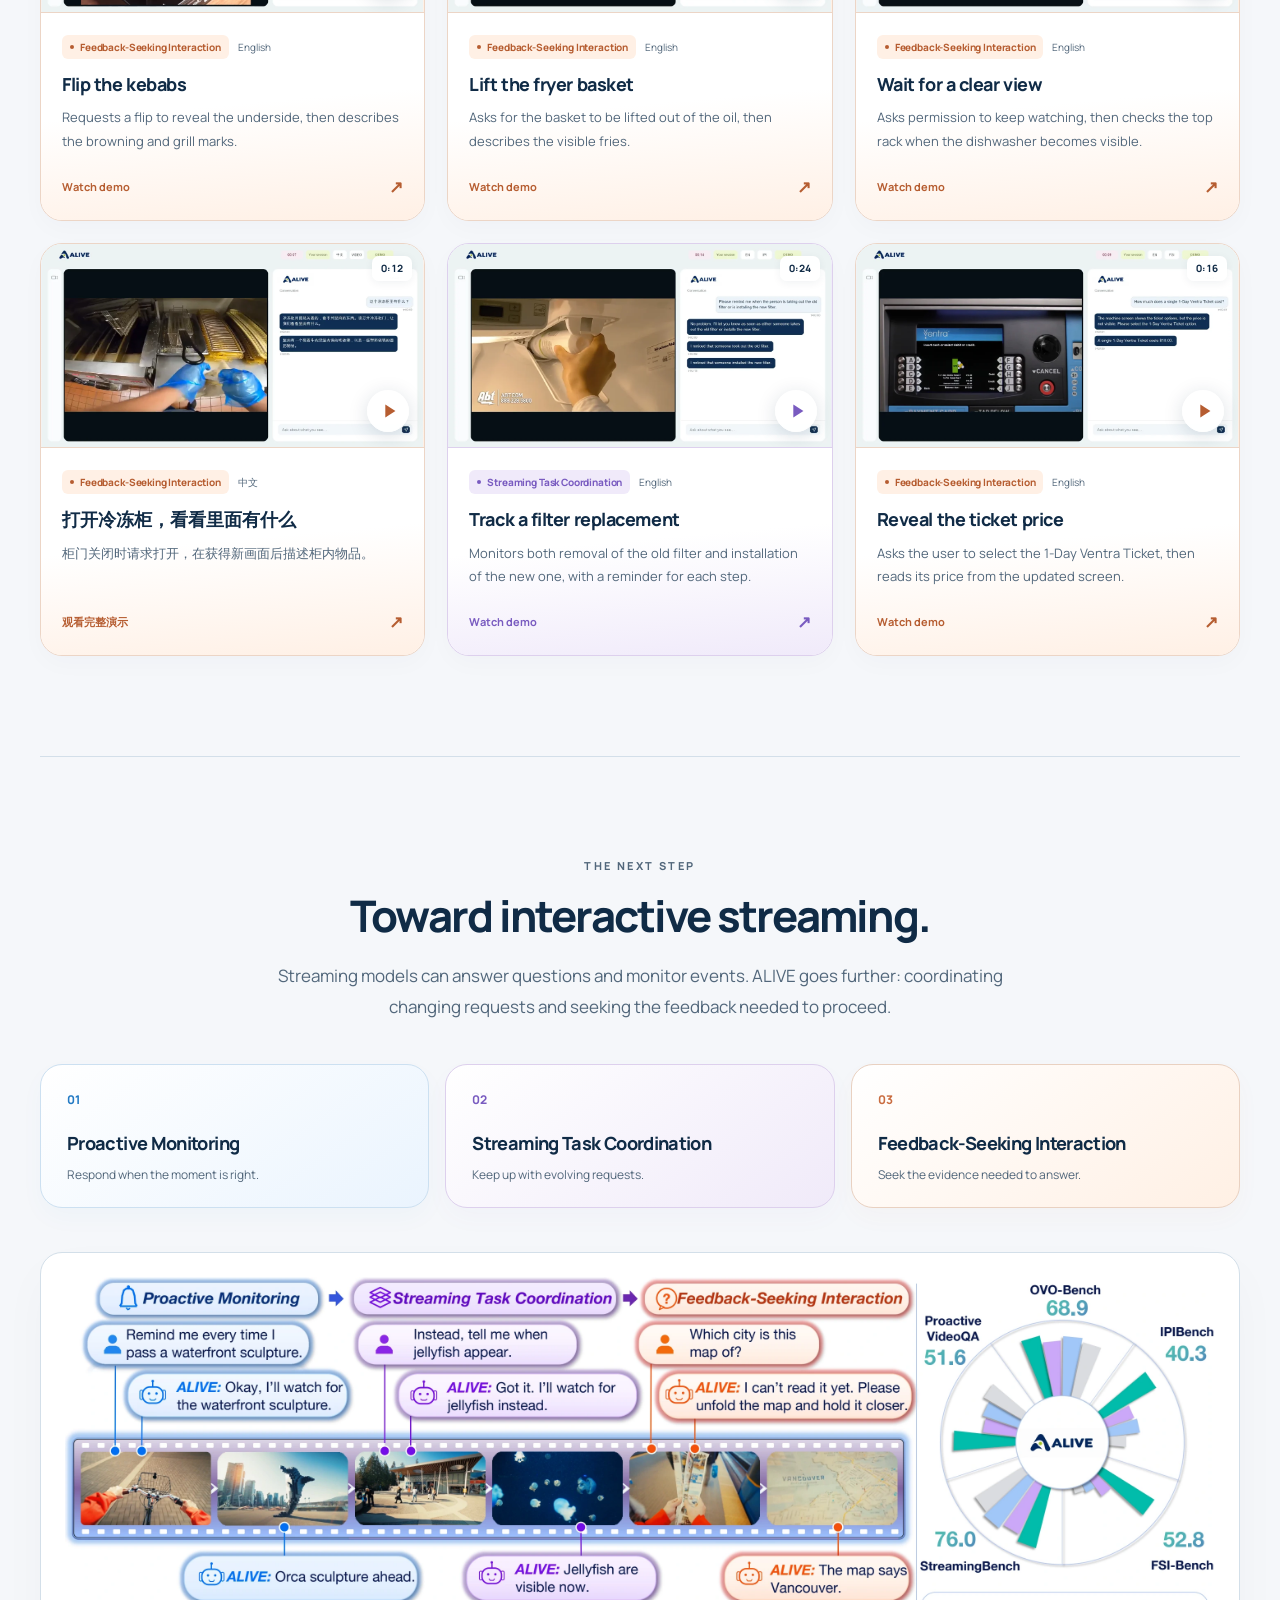
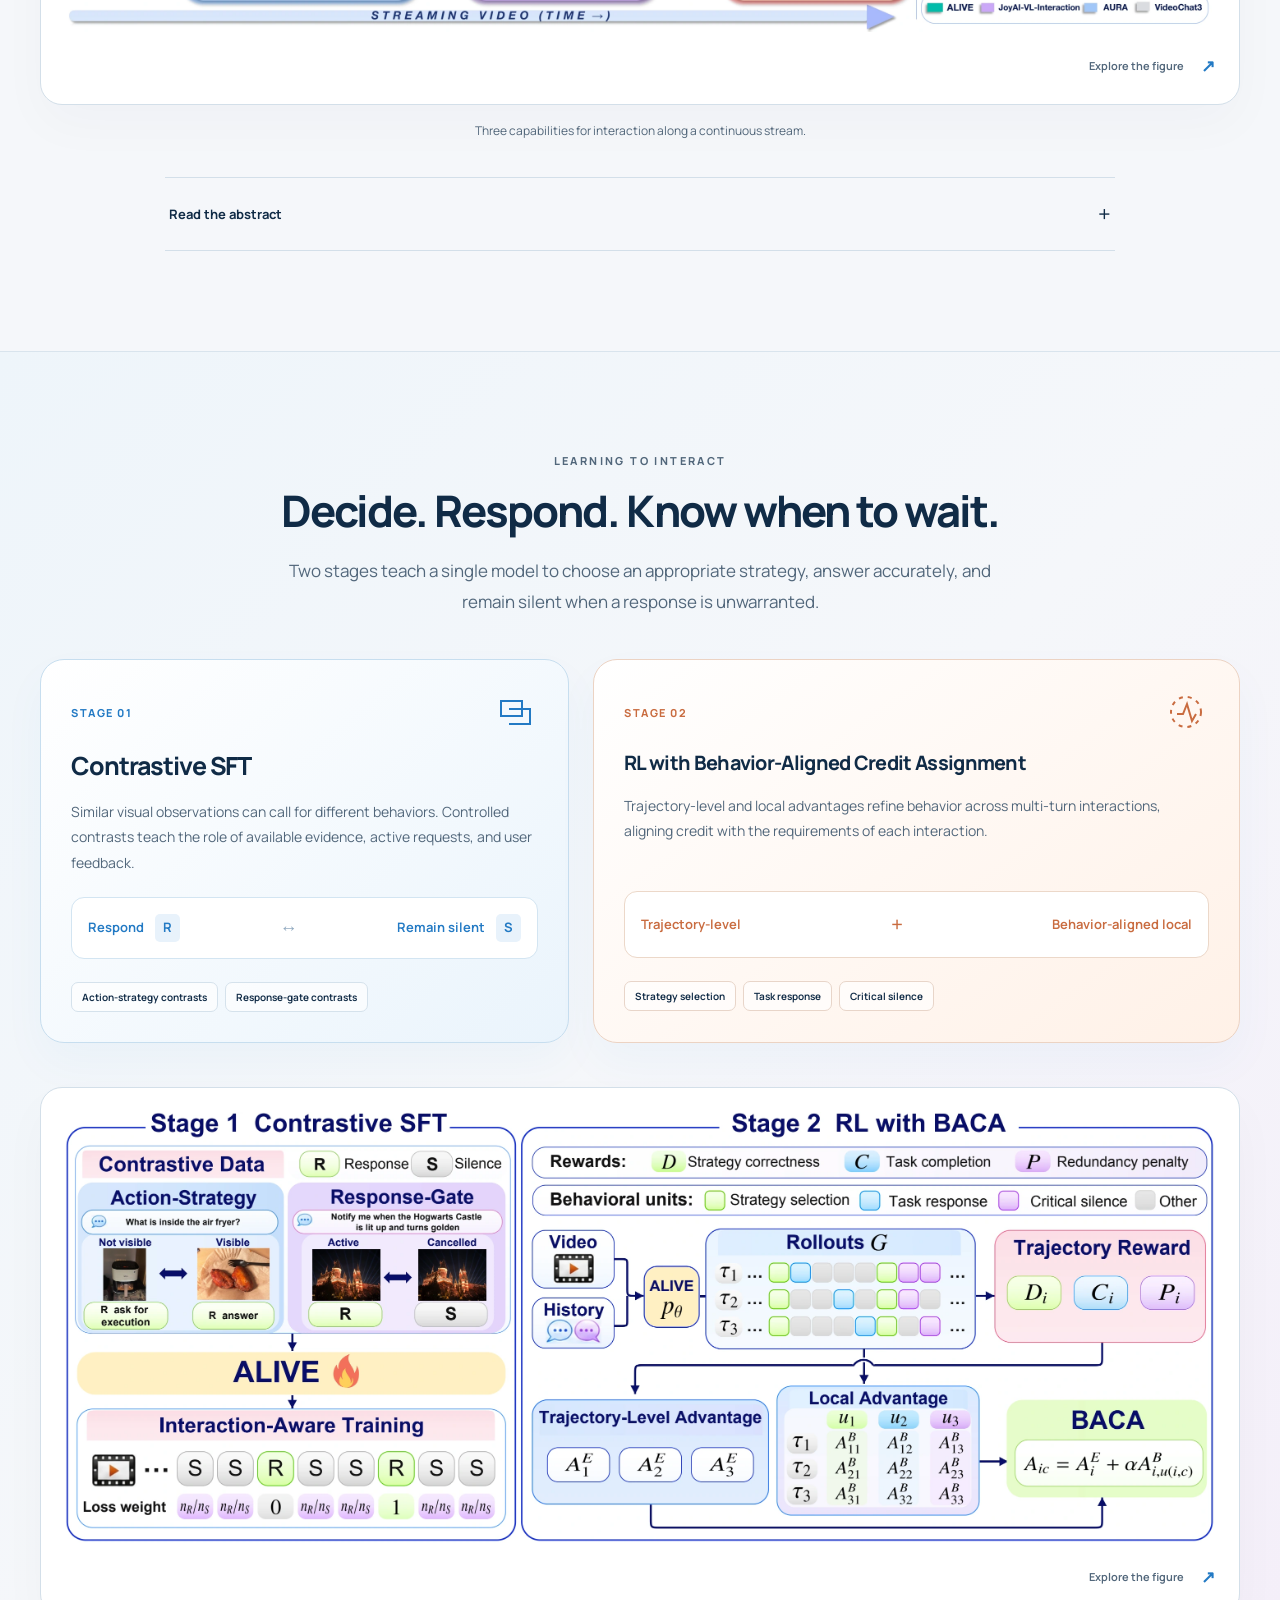
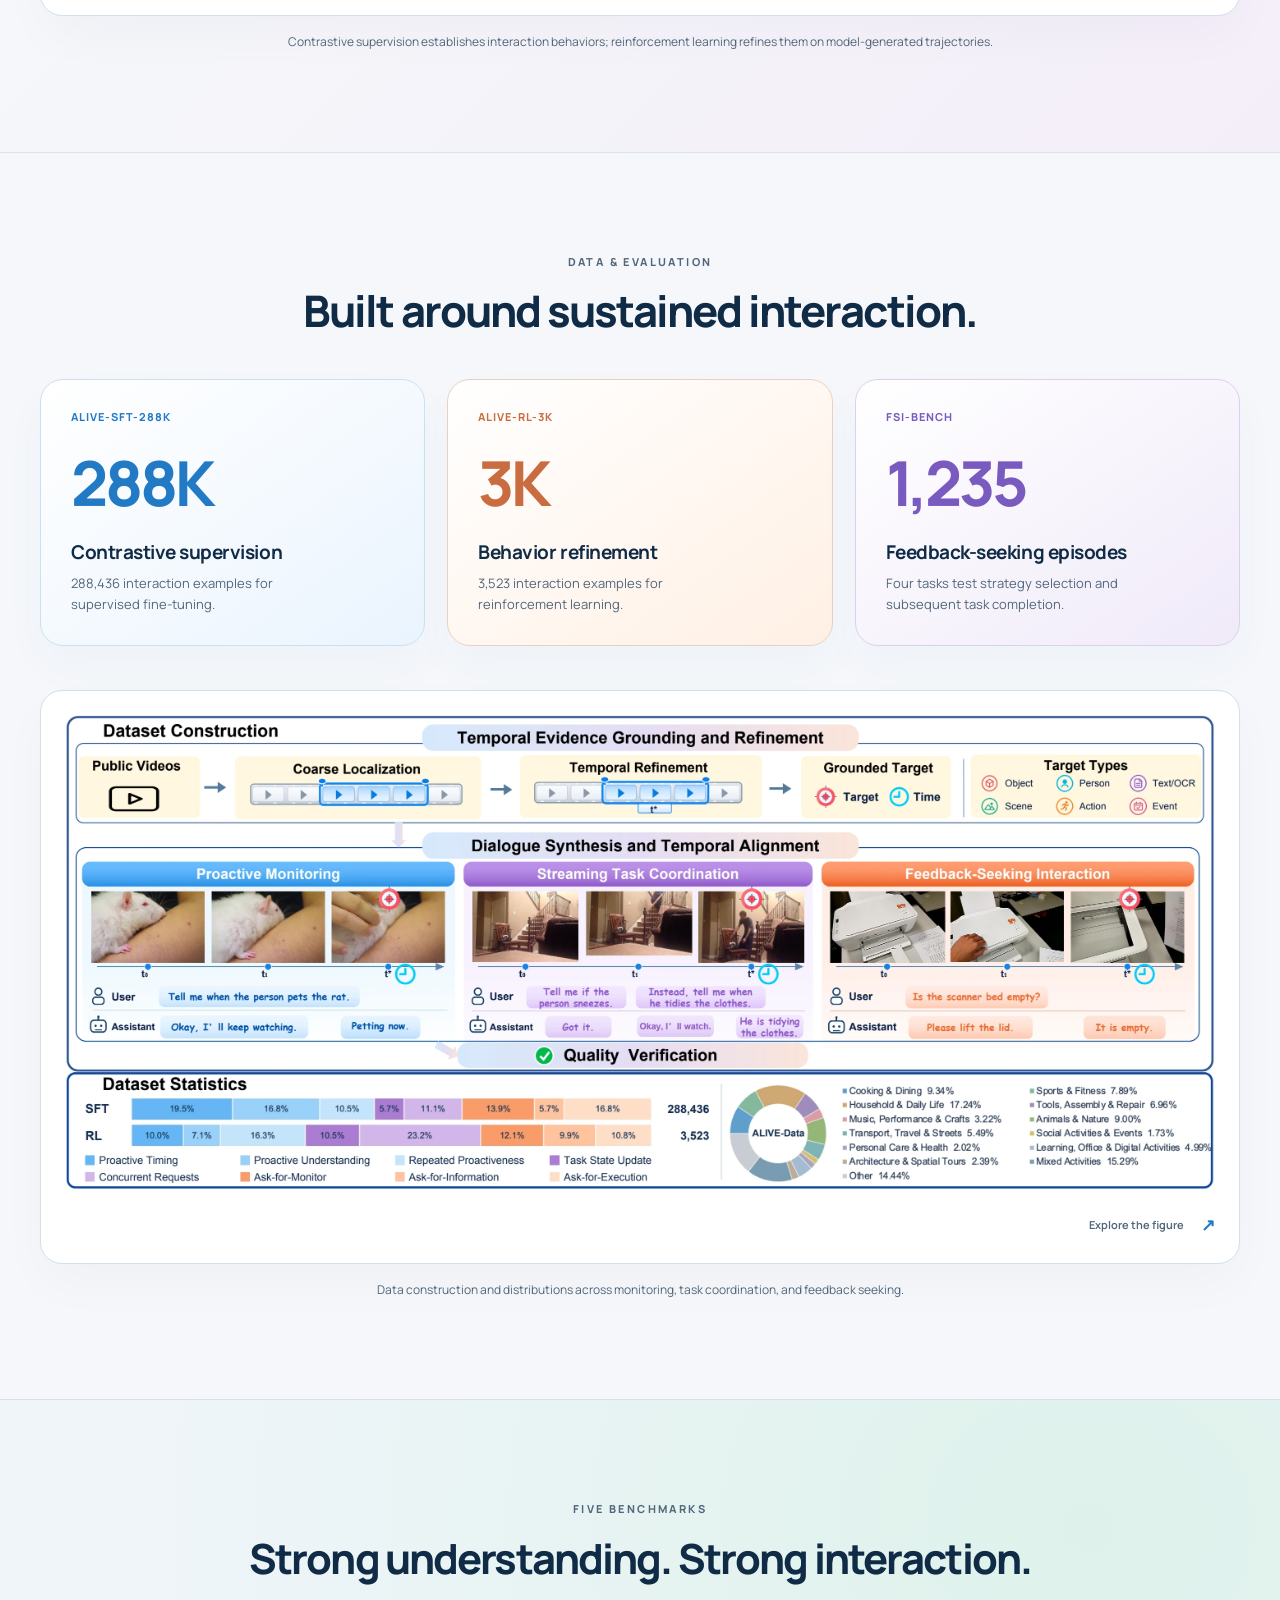
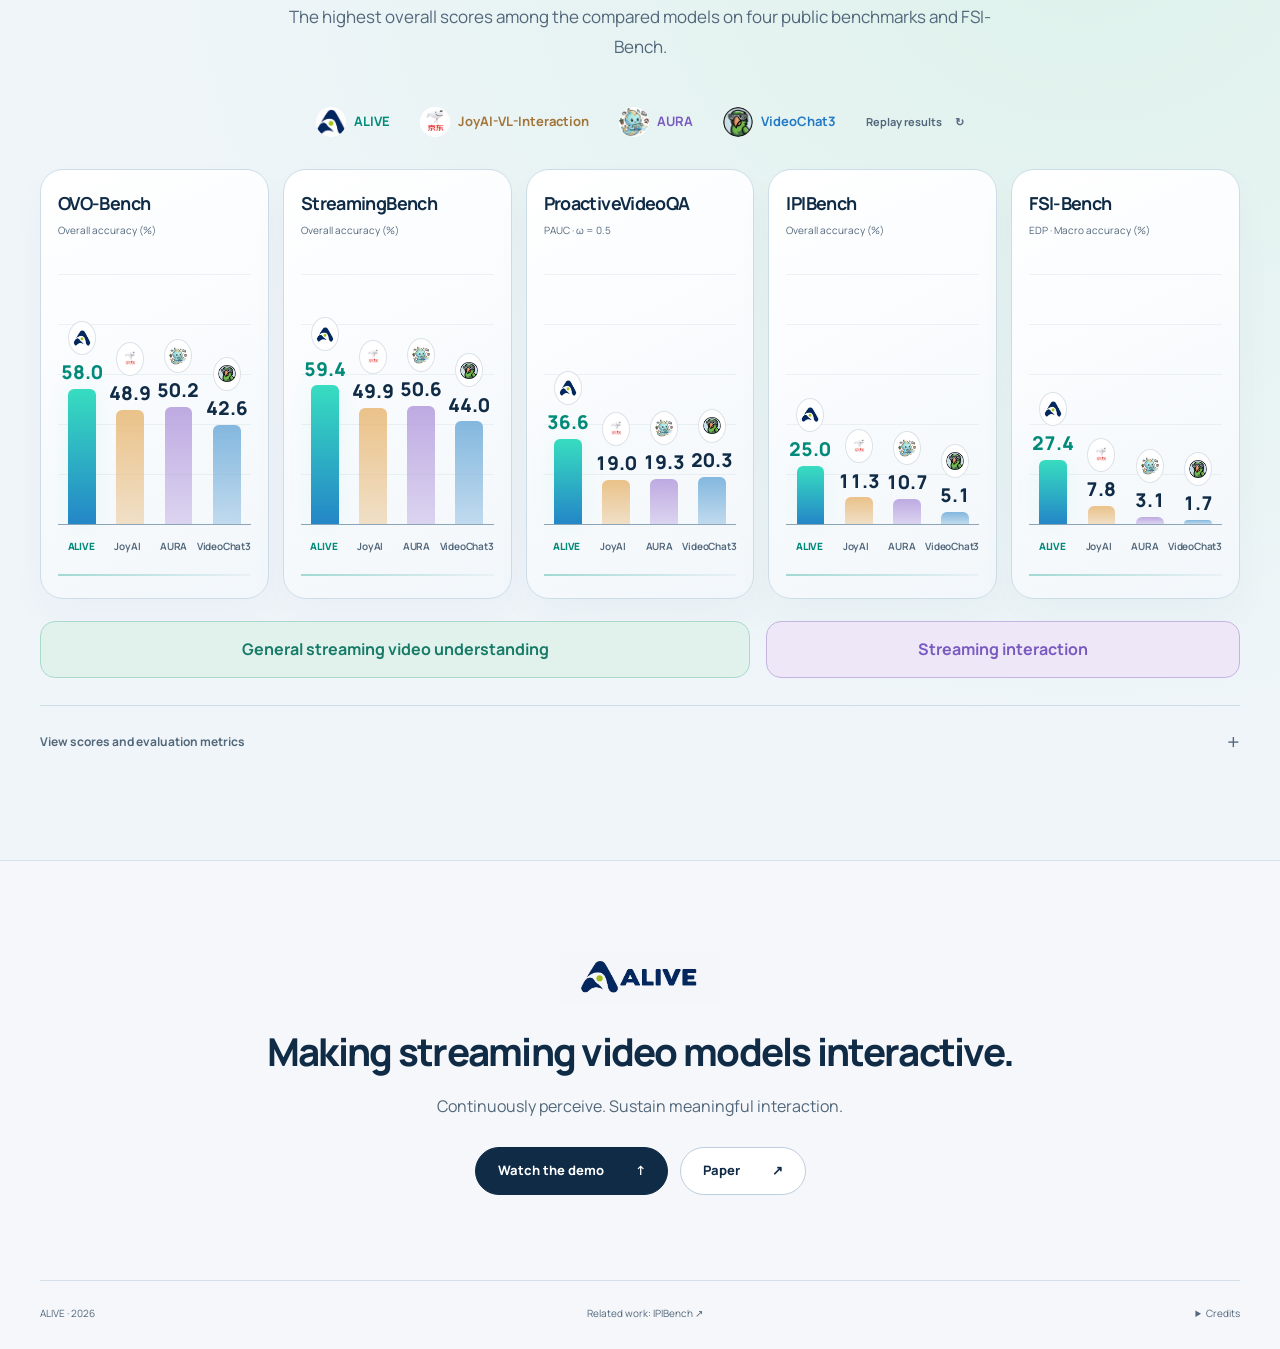
==== commit 22f65c02: "Replace the main demo with the final ALIVE video" ====
--- a/ALIVE/index.html
+++ b/ALIVE/index.html
@@ -7,7 +7,7 @@
   <meta name="theme-color" content="#F5F7FA">
   <meta property="og:title" content="ALIVE: Making Streaming Video Models Interactive">
   <meta property="og:description" content="Toward interactive streaming. Watch ALIVE coordinate evolving tasks and seek the feedback needed to answer.">
-  <meta property="og:image" content="https://lijinzhao30.github.io/ALIVE/assets/demo-poster.webp?v=951cfea13d7f">
+  <meta property="og:image" content="https://lijinzhao30.github.io/ALIVE/assets/demo-poster.webp?v=d025a883b7ac">
   <meta property="og:url" content="https://lijinzhao30.github.io/ALIVE/">
   <link rel="canonical" href="https://lijinzhao30.github.io/ALIVE/">
   <link rel="icon" href="assets/models/alive.png"><link rel="preload" href="assets/fonts/Manrope.ttf" as="font" type="font/ttf" crossorigin>
@@ -33,10 +33,10 @@
       <a class="resource-link" href="#demo"><svg viewBox="0 0 24 24" width="21" height="21" fill="none" stroke="currentColor" stroke-width="1.7" aria-hidden="true"><rect x="2" y="4" width="20" height="16" rx="4"/><path d="m10 8 6 4-6 4Z" fill="currentColor" stroke="none"/></svg>Demo</a>
     </div></div>
     <div class="film-shell" id="demo">
-      <video id="demo-video" controls playsinline preload="none" poster="assets/demo-poster.webp?v=951cfea13d7f" aria-label="ALIVE research and bilingual capability demonstration">
-        <source src="assets/alive-demo.mp4?v=951cfea13d7f" type="video/mp4">
+      <video id="demo-video" controls playsinline preload="none" poster="assets/demo-poster.webp?v=d025a883b7ac" aria-label="ALIVE research and bilingual capability demonstration">
+        <source src="assets/alive-demo.mp4?v=d025a883b7ac" type="video/mp4">
         <track kind="chapters" src="assets/chapters.vtt" srclang="en" label="Chapters">
-        Your browser does not support video. <a href="assets/alive-demo.mp4?v=951cfea13d7f">Download the demo.</a>
+        Your browser does not support video. <a href="assets/alive-demo.mp4?v=d025a883b7ac">Download the demo.</a>
       </video>
     </div>
     <div class="film-action">
@@ -48,7 +48,7 @@
       <button data-seek="147.466667" class="chapter"><span>03</span><strong>Feedback-Seeking Interaction</strong><small>02:27</small></button>
       <button data-seek="259.533333" class="chapter"><span>04</span><strong>Five benchmarks</strong><small>04:19</small></button>
     </div>
-    <p class="video-error" id="video-error" hidden>The video could not load. <a href="assets/alive-demo.mp4?v=951cfea13d7f">Open the video directly ↗</a></p>
+    <p class="video-error" id="video-error" hidden>The video could not load. <a href="assets/alive-demo.mp4?v=d025a883b7ac">Open the video directly ↗</a></p>
   </section>
 
   <section class="people container" aria-label="Authors and affiliations">
